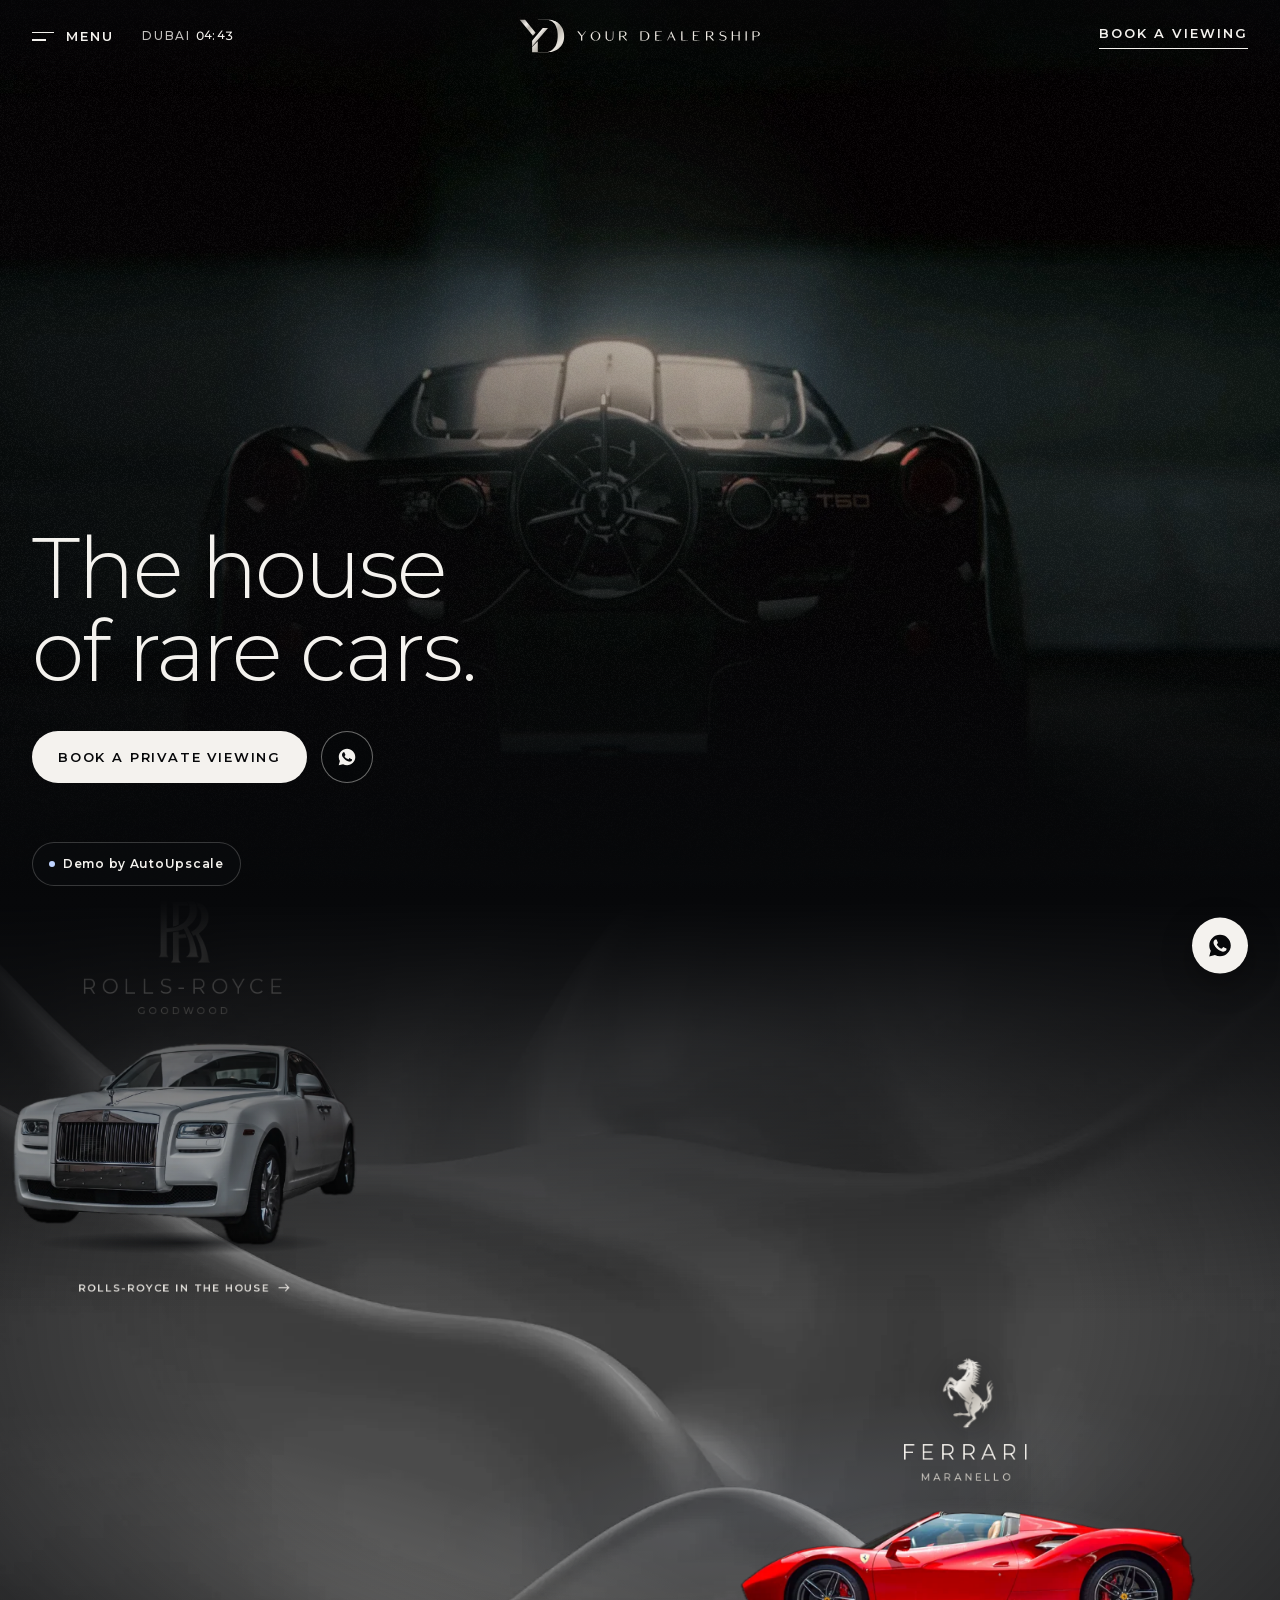
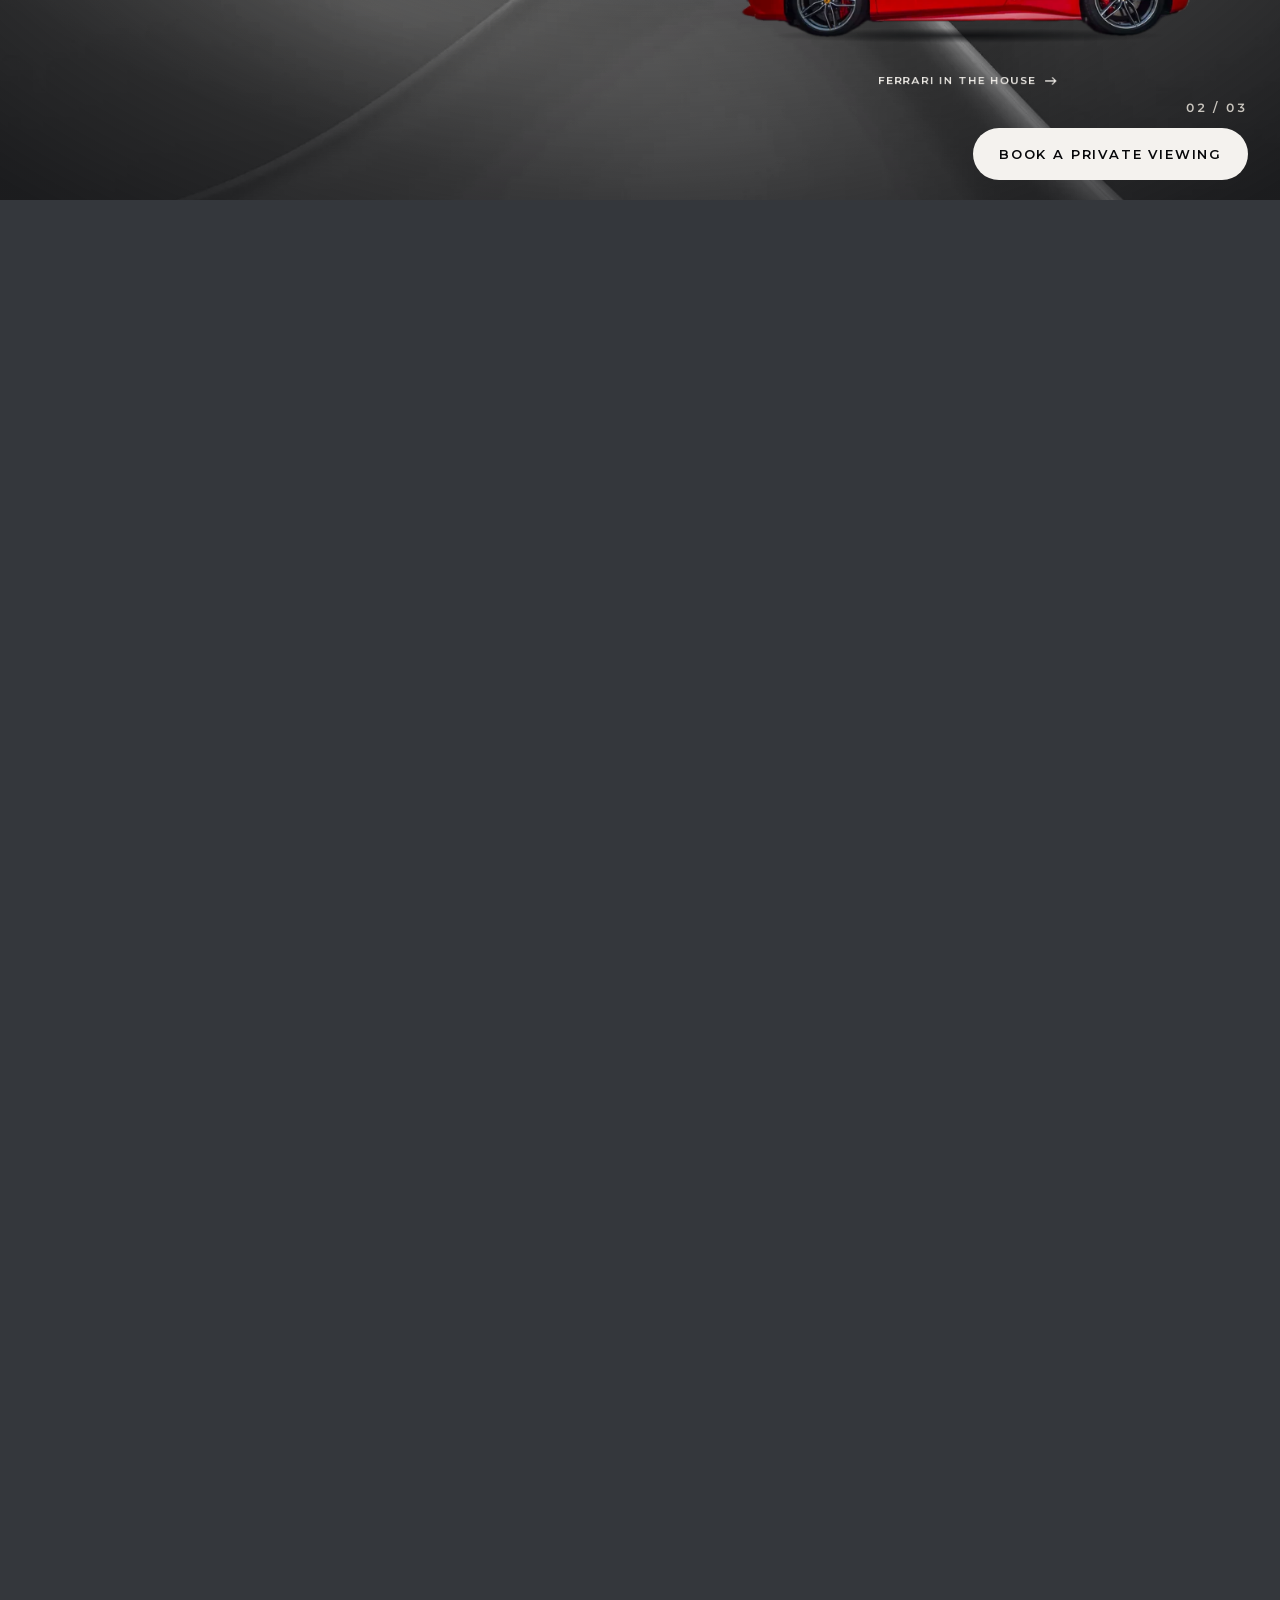
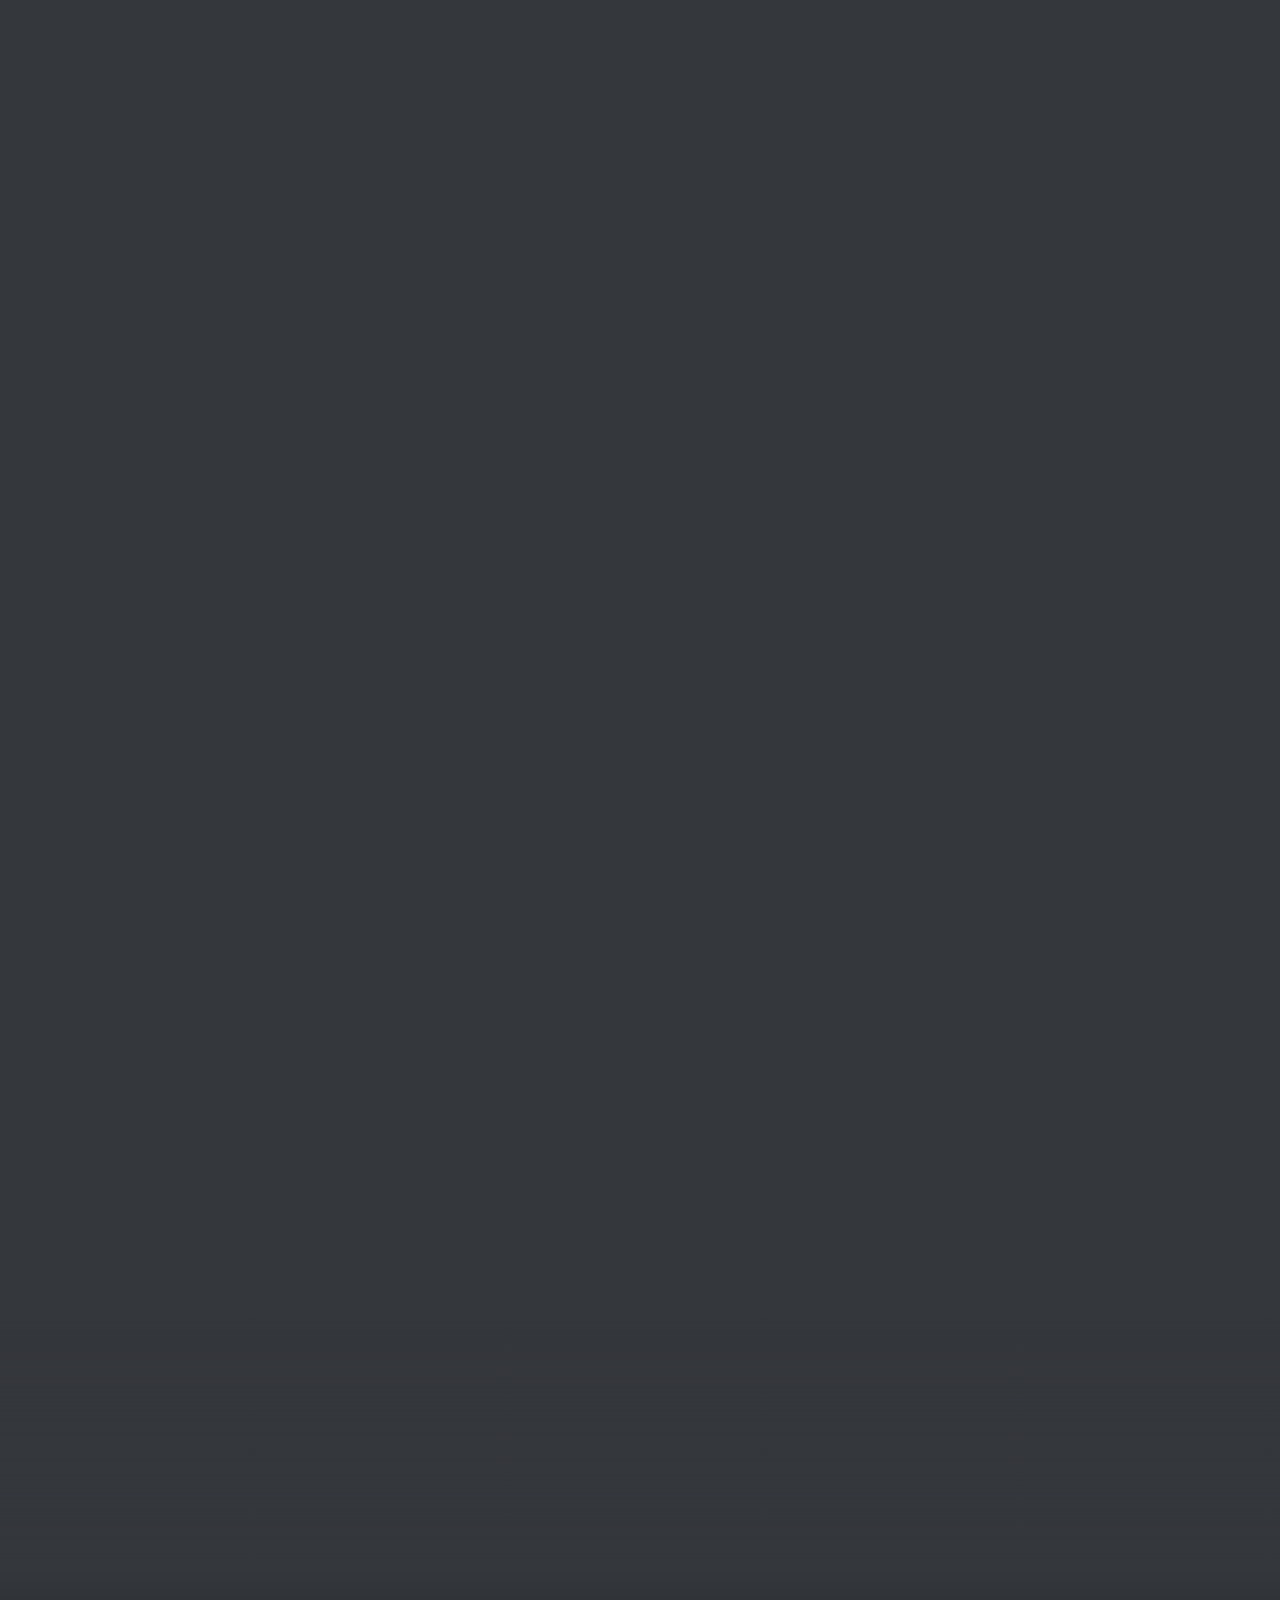
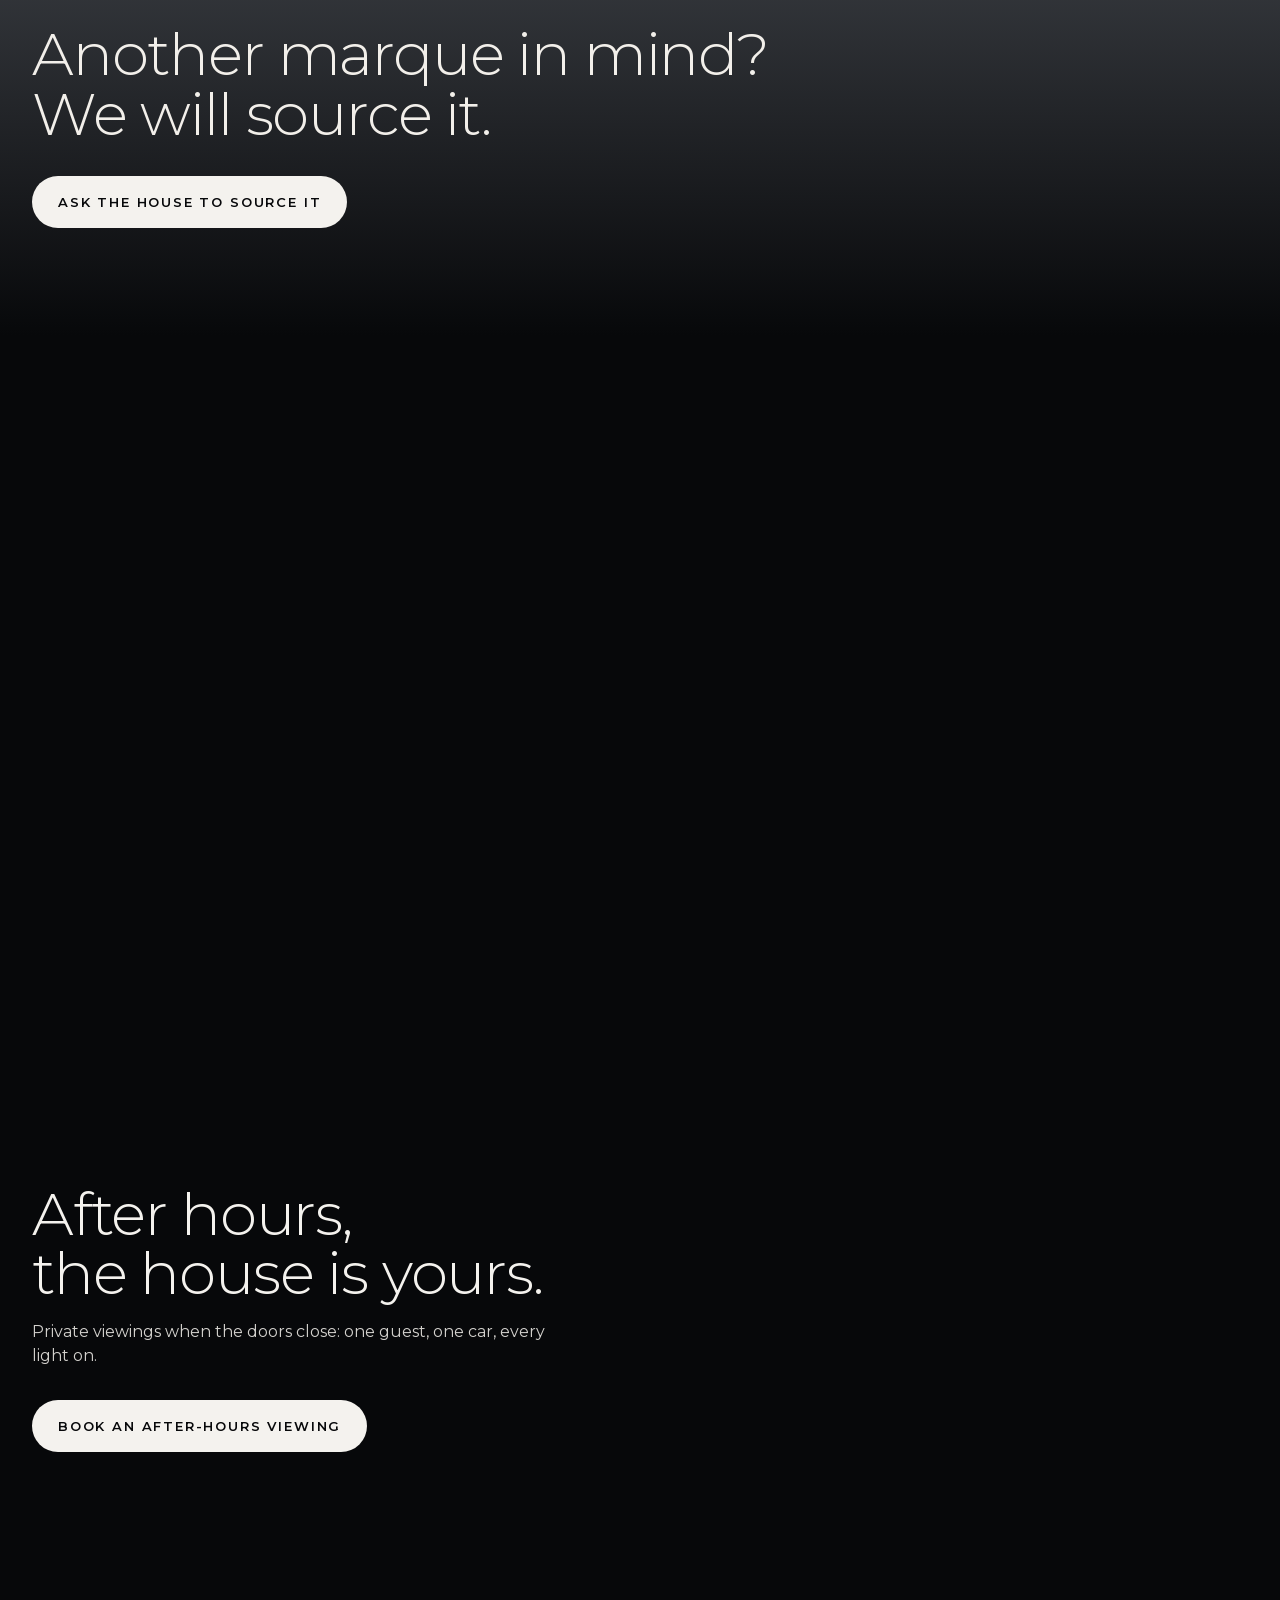
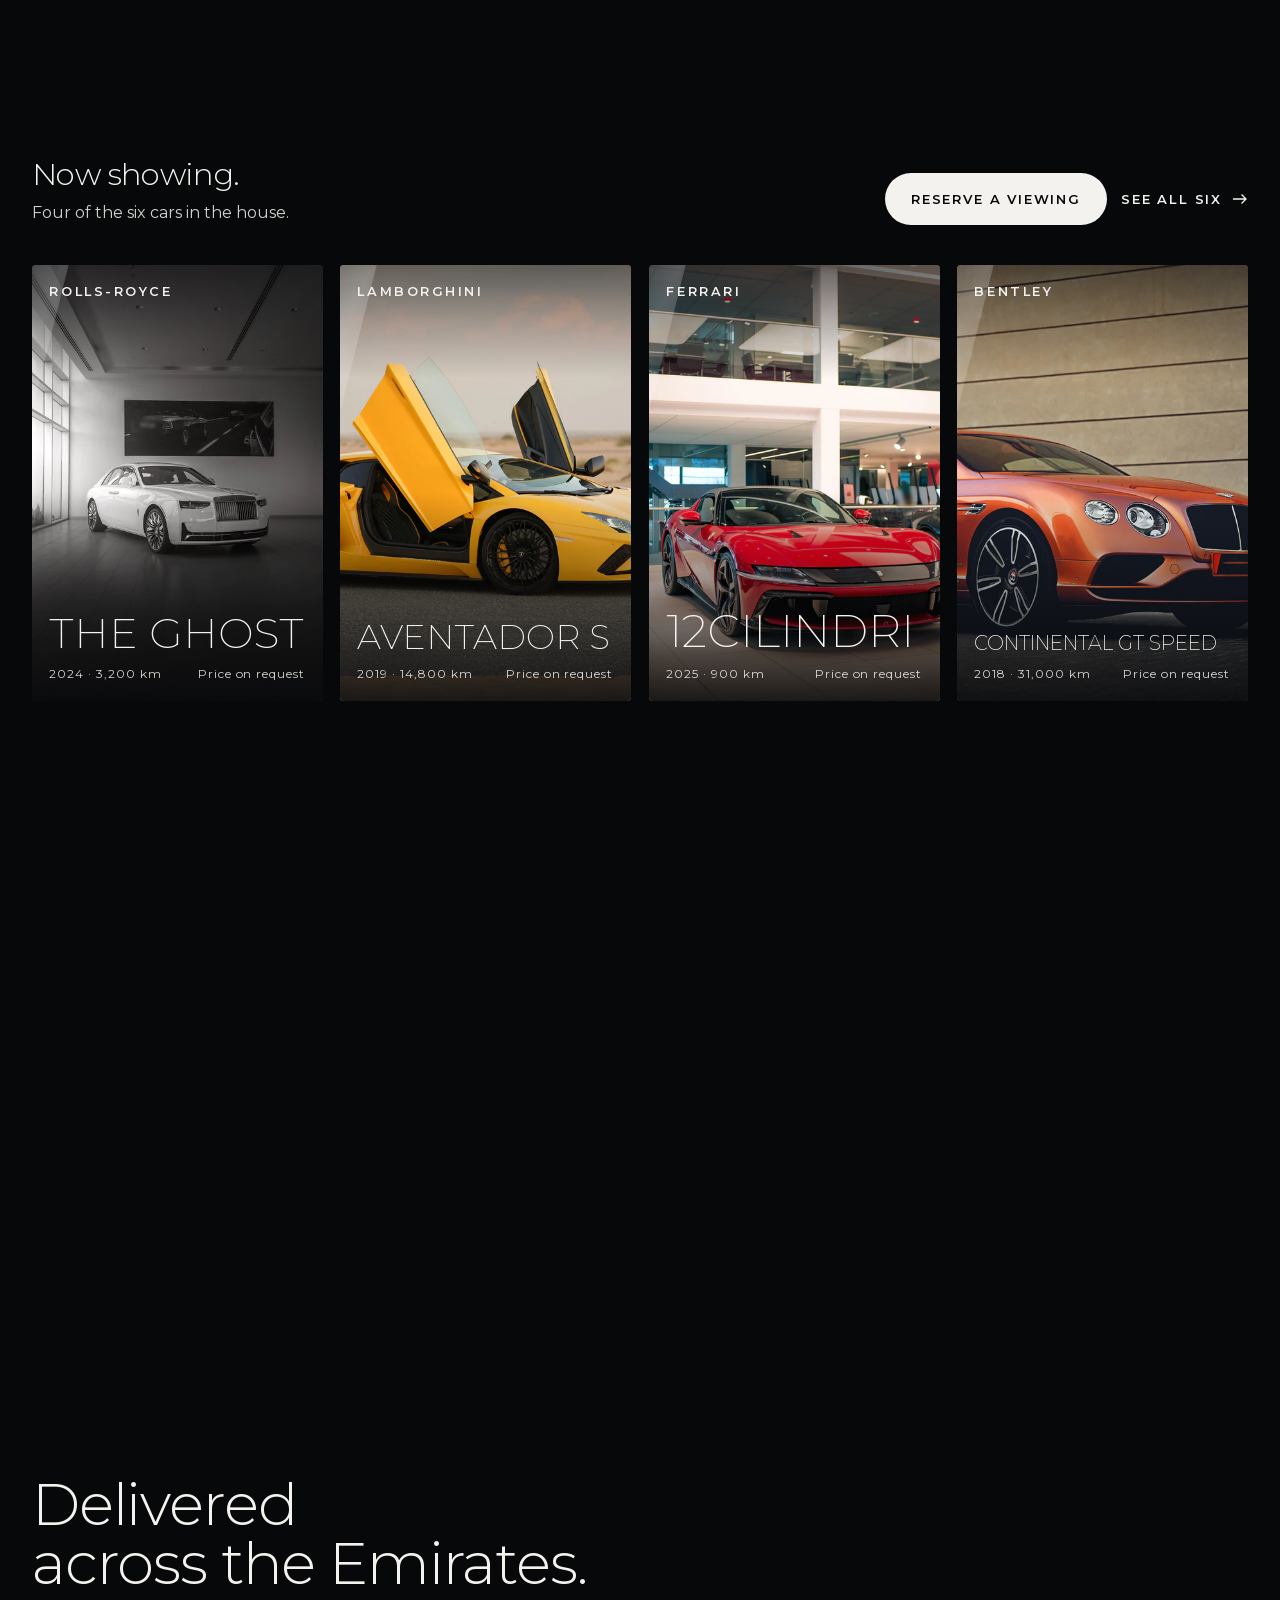
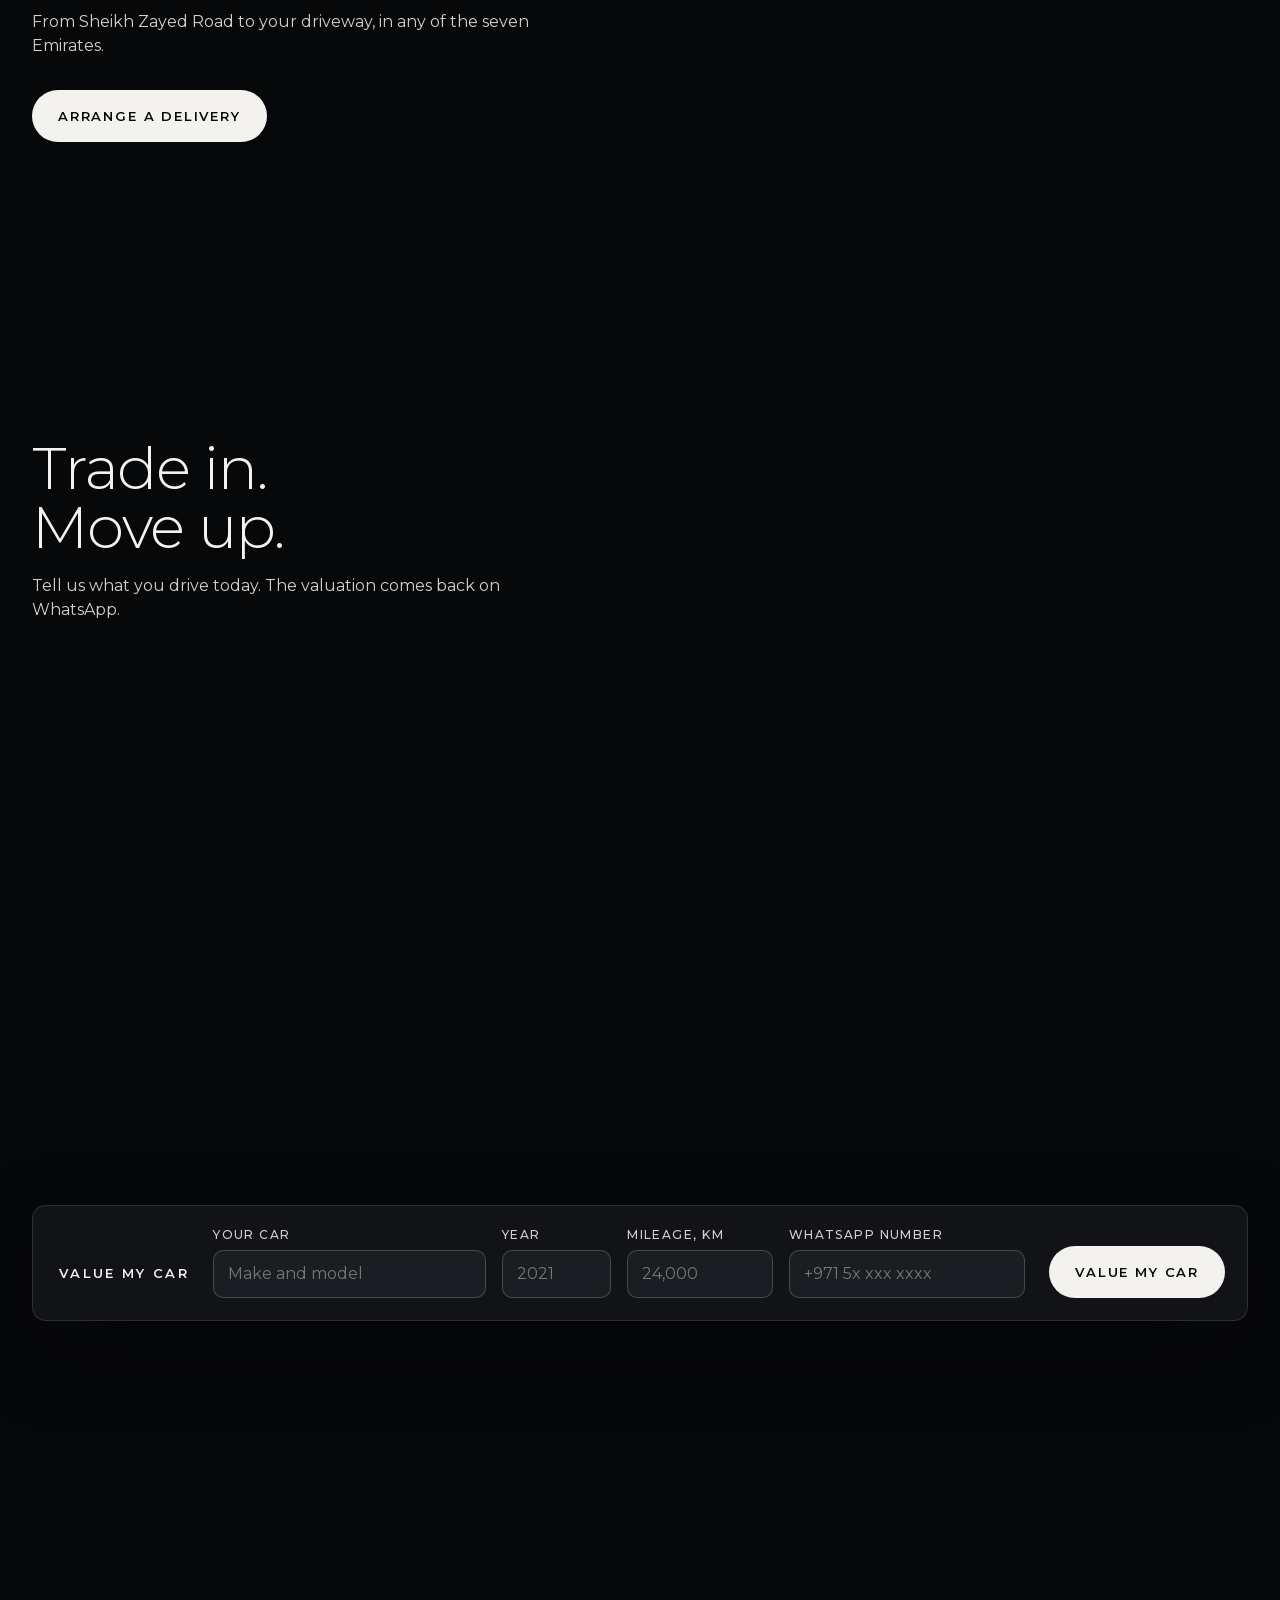
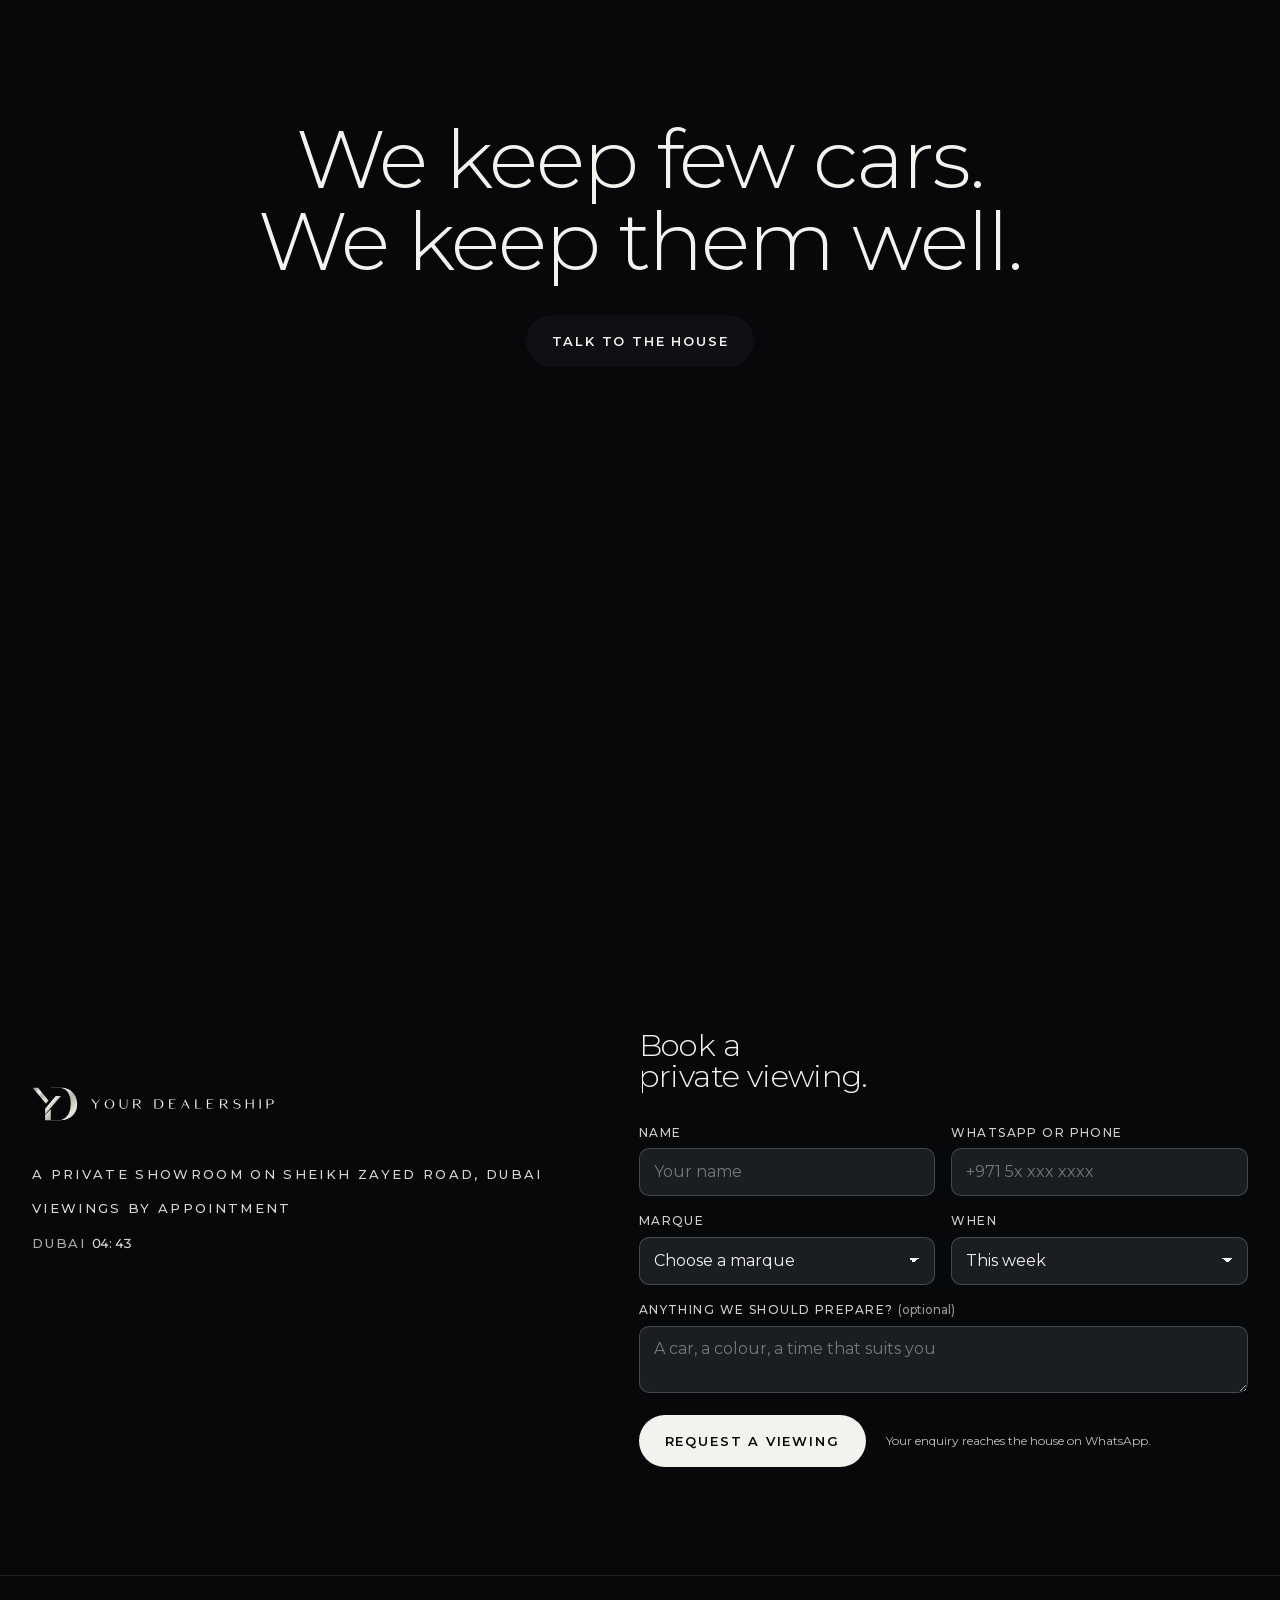
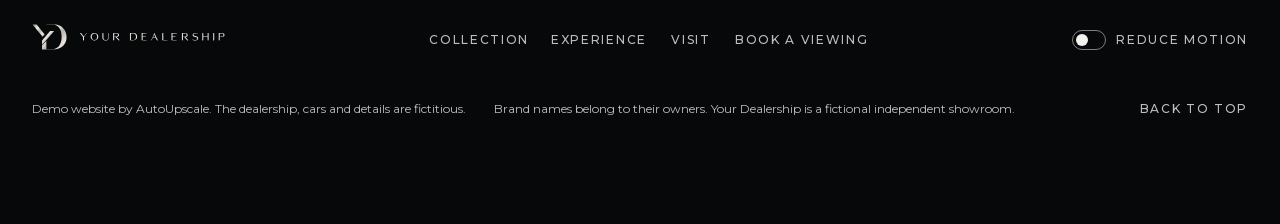
==== demo/site/index.html @ 6768ced9 "Demo pública" ====
<!doctype html>
<html lang="en" class="no-js" data-page="home">
<head>
<meta charset="utf-8">
<meta name="viewport" content="width=device-width, initial-scale=1, viewport-fit=cover">
<title>Your Dealership · Rare cars on Sheikh Zayed Road, Dubai</title>
<meta name="description" content="Your Dealership is a private showroom of rare cars on Sheikh Zayed Road, Dubai: Rolls-Royce, Bentley, Ferrari, Lamborghini, McLaren and Mercedes-Benz, by appointment.">
<meta name="robots" content="noindex, nofollow">
<meta name="theme-color" content="#07080A">
<meta property="og:type" content="website">
<meta property="og:site_name" content="Your Dealership">
<meta property="og:title" content="Your Dealership · Rare cars on Sheikh Zayed Road, Dubai">
<meta property="og:description" content="Your Dealership is a private showroom of rare cars on Sheikh Zayed Road, Dubai: Rolls-Royce, Bentley, Ferrari, Lamborghini, McLaren and Mercedes-Benz, by appointment.">
<meta property="og:image" content="media/og/home.jpg">
<meta property="og:image:width" content="1200"><meta property="og:image:height" content="630">
<meta name="twitter:card" content="summary_large_image">
<link rel="icon" href="favicon.ico" sizes="48x48">
<link rel="icon" href="icons/icon.svg" type="image/svg+xml">
<link rel="apple-touch-icon" href="icons/icon-192.png">
<link rel="preload" as="font" type="font/woff2" crossorigin href="assets/fonts/montserrat-latin.woff2">
<script>window.__yd0=performance.now();!function(d,h){h.className=h.className.replace('no-js','js');var q=location.search,m=0;try{m=localStorage.getItem('yd-calma')==='1'}catch(e){}if(m)h.classList.add('sem-movimento');if(/[?&]embed=1/.test(q))h.classList.add('embed');if(/[?&]showreel=1/.test(q))h.classList.add('showreel');try{if(sessionStorage.getItem('yd-corte')==='1'){h.classList.add('chega');sessionStorage.removeItem('yd-corte')}}catch(e){}if('scrollRestoration' in history)history.scrollRestoration='manual';if(!m&&!location.hash)h.classList.add('abre');else h.classList.add('aberto');}(document,document.documentElement)</script>
<link rel="stylesheet" href="assets/site.css?v=9e57c932">
<script type="application/json" id="cfg">{"root":"","crm":"../crm/?tour=1","au":"https://autoupscale.pt/#contact","home":true,"streak":"media/img/streak.png","burn":"media/img/glow.png"}</script>
<script type="application/json" id="scenes">{"house":{"k":"video","veil":0.12,"grad":"hero","cedo":true,"L":[[2560,"media/video/batida-1440.mp4"],[1920,"media/video/batida-1080.mp4"],[1280,"media/video/batida-720.mp4"]],"P":[[1440,"media/video/batida-v-1080.mp4"],[1080,"media/video/batida-v-1080.mp4"],[720,"media/video/batida-v-720.mp4"]],"posterL":[[2560,"media/img/batida-poster-1440.webp"],[1920,"media/img/batida-poster-1080.webp"],[1280,"media/img/batida-poster-720.webp"]],"posterP":[[1440,"media/img/batida-poster-v-1080.webp"],[1080,"media/img/batida-poster-v-1080.webp"],[720,"media/img/batida-poster-v-720.webp"]]},"black":{"k":"black","veil":0},"lantern":{"k":"lantern","L":[[2700,"media/img/lantern-2700.webp"],[2560,"media/img/lantern-2560.webp"],[1920,"media/img/lantern-1920.webp"],[1280,"media/img/lantern-1280.webp"]],"P":[[1012,"media/img/lantern-p-1012.webp"],[720,"media/img/lantern-p-720.webp"]],"veil":0.12,"tone":"dark","pos":"50% 50%","posP":"50% 50%","grad":"","lamp":"media/img/lamp.png"},"backdrop":{"k":"img","L":[[3840,"media/img/backdrop-3840.webp"],[2560,"media/img/backdrop-2560.webp"],[1920,"media/img/backdrop-1920.webp"],[1280,"media/img/backdrop-1280.webp"]],"P":[[1440,"media/img/backdrop-p-1440.webp"],[1080,"media/img/backdrop-p-1080.webp"],[720,"media/img/backdrop-p-720.webp"]],"veil":0.62,"tone":"dark","pos":"50% 40%","posP":"50% 50%","grad":""},"drive":{"k":"video","veil":0.4,"grad":"baixo","L":[[3840,"media/video/drive-2160.mp4"],[2560,"media/video/drive-1440.mp4"],[1920,"media/video/drive-1080.mp4"],[1280,"media/video/drive-720.mp4"]],"P":[[1440,"media/video/city-v-1080.mp4"],[1080,"media/video/city-v-1080.mp4"],[720,"media/video/city-v-720.mp4"]],"posterL":[[3840,"media/img/drive-poster-2160.webp"],[2560,"media/img/drive-poster-1440.webp"],[1920,"media/img/drive-poster-1080.webp"],[1280,"media/img/drive-poster-720.webp"]],"posterP":[[1440,"media/img/city-poster-v-1080.webp"],[1080,"media/img/city-poster-v-1080.webp"],[720,"media/img/city-poster-v-720.webp"]]},"deserto":{"k":"video","veil":0.3,"grad":"baixo","L":[[3840,"media/video/deserto-2160.mp4"],[2560,"media/video/deserto-1440.mp4"],[1920,"media/video/deserto-1080.mp4"],[1280,"media/video/deserto-720.mp4"]],"P":[[1440,"media/video/deserto-v-1080.mp4"],[1080,"media/video/deserto-v-1080.mp4"],[720,"media/video/deserto-v-720.mp4"]],"posterL":[[3840,"media/img/deserto-poster-2160.webp"],[2560,"media/img/deserto-poster-1440.webp"],[1920,"media/img/deserto-poster-1080.webp"],[1280,"media/img/deserto-poster-720.webp"]],"posterP":[[1440,"media/img/deserto-poster-v-1080.webp"],[1080,"media/img/deserto-poster-v-1080.webp"],[720,"media/img/deserto-poster-v-720.webp"]]},"light":{"k":"light","veil":0,"tone":"light","glow":"media/img/glow.png"},"credits":{"k":"img","L":[[3840,"media/img/credits-3840.webp"],[2560,"media/img/credits-2560.webp"],[1920,"media/img/credits-1920.webp"],[1280,"media/img/credits-1280.webp"]],"P":[[1440,"media/img/credits-p-p-1440.webp"],[1080,"media/img/credits-p-p-1080.webp"],[720,"media/img/credits-p-p-720.webp"]],"veil":0.62,"tone":"dark","pos":"50% 50%","posP":"50% 50%","grad":""}}</script>
<script type="application/ld+json">{"@context":"https://schema.org","@type":"WebSite","name":"Your Dealership","alternateName":"yourdealership.ae"}</script>
<script src="assets/site.js?v=9e57c932" defer></script>
</head>
<body id="top">
<a class="salta" href="#main">Skip to content</a>
<div class="yd-abertura" aria-hidden="true"><i class="yd-veu"></i><div class="yd-pilha"><span class="yd-halo"></span><svg class="yd-a-mono" viewBox="352 342 320 237" aria-hidden="true"><defs><linearGradient id="yd-ma" x1="0" y1="0" x2="1" y2="1"><stop offset="0" stop-color="#8E8A84"/><stop offset=".35" stop-color="#F2EFEA"/><stop offset=".55" stop-color="#B9B4AC"/><stop offset=".8" stop-color="#E9E5DE"/><stop offset="1" stop-color="#9C978F"/></linearGradient><linearGradient id="yd-brilho-g" x1="0" x2="1"><stop offset="0" stop-color="#fff" stop-opacity="0"/><stop offset=".5" stop-color="#fff" stop-opacity="1"/><stop offset="1" stop-color="#fff" stop-opacity="0"/></linearGradient><mask id="yd-mD" maskUnits="userSpaceOnUse" x="352" y="342" width="320" height="237"><path class="yd-esqueleto" d="M436 352 H555 A110 108 0 0 1 555 568 H462 V494" fill="none" stroke="#fff" stroke-width="64" pathLength="1"/></mask><clipPath id="yd-clip"><path d="M357 346.6 L394.5 346.6 L467.6 437.2 L449 458.2 Z"/><path d="M517.5 405.6 L554.2 405.6 L443.5 533.4 L443.5 496.2 L447.6 488.6 Z"/><path d="M483 346.6 L568 346.6 L581.5 348.5 C582.3 348.8 584.1 349.7 586.3 350.5 C588.6 351.3 592.2 352.5 595.0 353.5 C597.8 354.5 600.7 355.3 603.3 356.5 C606.0 357.7 608.4 359.0 611.0 360.5 C613.6 362.0 616.4 363.7 619.0 365.5 C621.6 367.3 624.1 369.3 626.7 371.5 C629.2 373.7 631.9 376.0 634.3 378.5 C636.8 381.0 639.1 383.7 641.3 386.5 C643.6 389.3 645.9 392.3 648.0 395.5 C650.1 398.7 651.9 402.0 653.7 405.5 C655.4 409.0 657.2 412.7 658.7 416.5 C660.1 420.3 661.3 424.5 662.3 428.5 C663.4 432.5 664.3 436.5 665.0 440.5 C665.7 444.5 666.1 448.5 666.3 452.5 C666.6 456.5 666.7 460.5 666.7 464.5 C666.6 468.5 666.4 472.5 666.0 476.5 C665.6 480.5 665.1 484.7 664.3 488.5 C663.6 492.3 662.8 495.8 661.7 499.5 C660.5 503.2 658.9 507.0 657.3 510.5 C655.7 514.0 653.9 517.3 652.0 520.5 C650.1 523.7 648.1 526.7 646.0 529.5 C643.9 532.3 641.6 535.0 639.3 537.5 C637.1 540.0 634.8 542.3 632.3 544.5 C629.9 546.7 627.2 548.7 624.7 550.5 C622.2 552.3 619.9 554.0 617.3 555.5 C614.8 557.0 612.0 558.2 609.3 559.5 C606.7 560.8 604.2 562.3 601.3 563.5 C598.5 564.7 595.4 565.5 592.3 566.5 C589.3 567.5 586.1 568.7 583.0 569.5 C579.9 570.3 577.2 571.0 574.0 571.5 C570.8 572.0 566.2 572.2 563.7 572.5 C561.2 572.8 559.8 573.3 559.0 573.5 L548 574.0 L443.5 574.0 L443.5 537.8 L483 497 L483 571.3 L556.5 571.3 L556.5 570.5 C557.1 570.2 558.2 569.2 560.0 568.5 C561.8 567.8 564.8 567.3 567.0 566.5 C569.2 565.7 571.2 564.7 573.3 563.5 C575.4 562.3 577.5 561.0 579.7 559.5 C581.8 558.0 584.2 556.3 586.3 554.5 C588.5 552.7 590.6 550.7 592.7 548.5 C594.7 546.3 596.8 544.0 598.7 541.5 C600.6 539.0 602.3 536.3 604.0 533.5 C605.7 530.7 607.2 527.7 608.7 524.5 C610.2 521.3 611.7 518.0 613.0 514.5 C614.3 511.0 615.3 507.3 616.3 503.5 C617.3 499.7 618.3 495.7 619.0 491.5 C619.7 487.3 620.2 482.8 620.7 478.5 C621.1 474.2 621.5 469.8 621.7 465.5 C621.8 461.2 621.8 456.8 621.7 452.5 C621.6 448.2 621.4 443.7 621.0 439.5 C620.6 435.3 620.0 431.5 619.3 427.5 C618.7 423.5 617.9 419.3 617.0 415.5 C616.1 411.7 614.8 408.0 613.7 404.5 C612.5 401.0 611.3 397.7 610.0 394.5 C608.7 391.3 607.2 388.3 605.7 385.5 C604.1 382.7 602.4 380.0 600.7 377.5 C598.9 375.0 596.9 372.7 595.0 370.5 C593.1 368.3 591.1 366.3 589.0 364.5 C586.9 362.7 584.8 361.0 582.7 359.5 C580.5 358.0 578.3 356.7 576.0 355.5 C573.7 354.3 571.1 353.3 568.7 352.5 C566.3 351.7 563.4 351.0 561.7 350.5 C559.9 350.0 558.6 349.7 558.0 349.5 L484.2 348.3 Z"/></clipPath></defs><g class="yd-p yd-p-esq" fill="url(#yd-ma)"><path class="yd-y-esq" d="M357 346.6 L394.5 346.6 L467.6 437.2 L449 458.2 Z"/></g><g class="yd-p yd-p-dir" fill="url(#yd-ma)"><path class="yd-y-dir" d="M517.5 405.6 L554.2 405.6 L443.5 533.4 L443.5 496.2 L447.6 488.6 Z"/></g><g class="yd-p yd-p-d" mask="url(#yd-mD)" fill="url(#yd-ma)"><path class="yd-d" d="M483 346.6 L568 346.6 L581.5 348.5 C582.3 348.8 584.1 349.7 586.3 350.5 C588.6 351.3 592.2 352.5 595.0 353.5 C597.8 354.5 600.7 355.3 603.3 356.5 C606.0 357.7 608.4 359.0 611.0 360.5 C613.6 362.0 616.4 363.7 619.0 365.5 C621.6 367.3 624.1 369.3 626.7 371.5 C629.2 373.7 631.9 376.0 634.3 378.5 C636.8 381.0 639.1 383.7 641.3 386.5 C643.6 389.3 645.9 392.3 648.0 395.5 C650.1 398.7 651.9 402.0 653.7 405.5 C655.4 409.0 657.2 412.7 658.7 416.5 C660.1 420.3 661.3 424.5 662.3 428.5 C663.4 432.5 664.3 436.5 665.0 440.5 C665.7 444.5 666.1 448.5 666.3 452.5 C666.6 456.5 666.7 460.5 666.7 464.5 C666.6 468.5 666.4 472.5 666.0 476.5 C665.6 480.5 665.1 484.7 664.3 488.5 C663.6 492.3 662.8 495.8 661.7 499.5 C660.5 503.2 658.9 507.0 657.3 510.5 C655.7 514.0 653.9 517.3 652.0 520.5 C650.1 523.7 648.1 526.7 646.0 529.5 C643.9 532.3 641.6 535.0 639.3 537.5 C637.1 540.0 634.8 542.3 632.3 544.5 C629.9 546.7 627.2 548.7 624.7 550.5 C622.2 552.3 619.9 554.0 617.3 555.5 C614.8 557.0 612.0 558.2 609.3 559.5 C606.7 560.8 604.2 562.3 601.3 563.5 C598.5 564.7 595.4 565.5 592.3 566.5 C589.3 567.5 586.1 568.7 583.0 569.5 C579.9 570.3 577.2 571.0 574.0 571.5 C570.8 572.0 566.2 572.2 563.7 572.5 C561.2 572.8 559.8 573.3 559.0 573.5 L548 574.0 L443.5 574.0 L443.5 537.8 L483 497 L483 571.3 L556.5 571.3 L556.5 570.5 C557.1 570.2 558.2 569.2 560.0 568.5 C561.8 567.8 564.8 567.3 567.0 566.5 C569.2 565.7 571.2 564.7 573.3 563.5 C575.4 562.3 577.5 561.0 579.7 559.5 C581.8 558.0 584.2 556.3 586.3 554.5 C588.5 552.7 590.6 550.7 592.7 548.5 C594.7 546.3 596.8 544.0 598.7 541.5 C600.6 539.0 602.3 536.3 604.0 533.5 C605.7 530.7 607.2 527.7 608.7 524.5 C610.2 521.3 611.7 518.0 613.0 514.5 C614.3 511.0 615.3 507.3 616.3 503.5 C617.3 499.7 618.3 495.7 619.0 491.5 C619.7 487.3 620.2 482.8 620.7 478.5 C621.1 474.2 621.5 469.8 621.7 465.5 C621.8 461.2 621.8 456.8 621.7 452.5 C621.6 448.2 621.4 443.7 621.0 439.5 C620.6 435.3 620.0 431.5 619.3 427.5 C618.7 423.5 617.9 419.3 617.0 415.5 C616.1 411.7 614.8 408.0 613.7 404.5 C612.5 401.0 611.3 397.7 610.0 394.5 C608.7 391.3 607.2 388.3 605.7 385.5 C604.1 382.7 602.4 380.0 600.7 377.5 C598.9 375.0 596.9 372.7 595.0 370.5 C593.1 368.3 591.1 366.3 589.0 364.5 C586.9 362.7 584.8 361.0 582.7 359.5 C580.5 358.0 578.3 356.7 576.0 355.5 C573.7 354.3 571.1 353.3 568.7 352.5 C566.3 351.7 563.4 351.0 561.7 350.5 C559.9 350.0 558.6 349.7 558.0 349.5 L484.2 348.3 Z"/></g><g clip-path="url(#yd-clip)"><rect class="yd-brilho" x="300" y="300" width="110" height="330" fill="url(#yd-brilho-g)"/></g></svg>
<svg class="yd-a-nome" viewBox="145 622 740 48" aria-hidden="true"><g class="yd-nome" fill="#EEEAE3"><g class="yd-letra" style="--n:0"><path transform="translate(142 619) scale(.25) translate(0.000000,216.000000) scale(0.100000,-0.100000)" d="M341 1826 c-7 -8 -4 -21 7 -38 34 -50 161 -216 298 -388 77 -96 170
-216 206 -267 l66 -92 7 -286 c4 -157 5 -304 1 -327 -11 -69 9 -88 95 -88 119
0 109 -31 109 358 0 322 1 339 21 371 28 46 204 282 314 421 99 124 200 257
227 298 23 35 7 56 -36 48 -41 -8 -49 -17 -183 -193 -186 -245 -374 -478 -387
-481 -12 -3 -79 69 -115 122 -8 12 -40 53 -71 91 -31 39 -94 120 -140 180
-112 148 -208 262 -228 271 -30 12 -181 12 -191 0z"/></g><g class="yd-letra" style="--n:1"><path transform="translate(142 619) scale(.25) translate(0.000000,216.000000) scale(0.100000,-0.100000)" d="M3090 1819 c-284 -64 -473 -228 -582 -507 -29 -73 -31 -84 -31 -222
0 -150 10 -199 67 -332 69 -162 248 -315 446 -380 90 -30 104 -32 250 -32 170
-1 214 8 340 66 302 141 470 440 431 765 -40 325 -271 567 -613 643 -108 25
-197 24 -308 -1z m251 -68 c77 -13 184 -66 243 -120 268 -249 282 -786 29
-1061 -150 -163 -413 -200 -626 -87 -212 112 -348 495 -277 780 90 359 322
538 631 488z"/></g><g class="yd-letra" style="--n:2"><path transform="translate(142 619) scale(.25) translate(0.000000,216.000000) scale(0.100000,-0.100000)" d="M4870 1821 c-14 -28 -14 -963 1 -1050 19 -106 62 -186 145 -268 41
-40 79 -73 86 -73 6 0 19 -6 27 -14 22 -19 150 -61 243 -80 102 -21 180 -20
286 3 247 56 392 189 436 405 24 116 24 1056 0 1080 -19 19 -60 21 -71 4 -4
-7 -10 -249 -13 -538 -7 -590 -5 -578 -83 -691 -84 -123 -230 -189 -417 -189
-189 0 -335 80 -396 218 -49 111 -54 175 -54 701 0 365 -3 490 -12 499 -7 7
-43 12 -90 12 -66 0 -79 -3 -88 -19z"/></g><g class="yd-letra" style="--n:3"><path transform="translate(142 619) scale(.25) translate(0.000000,216.000000) scale(0.100000,-0.100000)" d="M7041 1827 c-19 -19 -15 -1461 4 -1477 16 -14 167 -11 182 3 4 5 10
156 13 335 l5 327 131 3 c155 3 123 22 300 -178 70 -80 149 -167 175 -195 26
-27 63 -68 81 -91 74 -92 162 -190 180 -200 11 -6 58 -10 105 -9 136 2 136 2
-64 216 -248 268 -393 432 -393 446 0 14 19 19 96 27 122 12 267 117 320 233
24 51 27 70 27 163 0 129 -19 177 -103 261 -124 125 -195 140 -685 144 -255 2
-366 0 -374 -8z m779 -108 c116 -55 170 -146 170 -289 0 -162 -75 -269 -220
-315 -64 -20 -504 -35 -522 -17 -7 7 -13 433 -8 645 0 5 118 7 263 5 258 -3
263 -3 317 -29z"/></g><g class="yd-letra" style="--n:4"><path transform="translate(142 619) scale(.25) translate(0.000000,216.000000) scale(0.100000,-0.100000)" d="M10438 1829 c-17 -13 -18 -61 -18 -738 0 -530 3 -727 11 -737 17 -21
677 -20 808 1 204 33 354 115 467 255 131 163 178 365 144 630 -37 286 -274
520 -584 575 -128 23 -803 34 -828 14z m790 -103 c260 -78 406 -309 406 -641
0 -183 -34 -302 -125 -435 -81 -121 -177 -180 -342 -214 -88 -19 -531 -23
-542 -6 -4 7 -8 900 -5 1313 0 4 118 7 263 7 251 0 267 -1 345 -24z"/></g><g class="yd-letra" style="--n:5"><path transform="translate(142 619) scale(.25) translate(0.000000,216.000000) scale(0.100000,-0.100000)" d="M12792 1828 c-9 -9 -12 -184 -12 -734 0 -644 2 -724 16 -738 24 -24
1034 -24 1058 0 9 8 16 19 16 24 0 5 -7 16 -16 24 -13 14 -67 16 -434 16 -257
0 -421 4 -425 10 -3 5 -6 152 -6 326 -1 257 1 318 12 325 8 5 144 9 303 8 316
0 326 1 312 55 -6 26 -6 26 -310 26 -256 0 -305 2 -316 15 -15 18 -12 532 3
553 7 9 106 12 433 12 413 0 424 0 434 20 13 24 -1 56 -27 63 -46 11 -1029 7
-1041 -5z"/></g><g class="yd-letra" style="--n:6"><path transform="translate(142 619) scale(.25) translate(0.000000,216.000000) scale(0.100000,-0.100000)" d="M15353 1812 c-7 -4 -19 -26 -28 -47 -9 -22 -22 -53 -30 -70 -13 -27
-109 -249 -224 -516 -22 -53 -41 -99 -41 -102 0 -4 -15 -39 -34 -79 -165 -356
-169 -366 -223 -498 -19 -47 -39 -89 -44 -95 -27 -27 5 -71 44 -61 19 4 37 33
84 133 74 157 153 337 153 351 0 6 7 18 16 26 13 14 54 16 298 16 261 0 284
-1 299 -18 10 -10 17 -21 17 -24 0 -4 25 -58 55 -122 30 -63 55 -118 55 -121
0 -3 12 -32 26 -63 15 -31 37 -81 51 -110 29 -64 50 -74 147 -70 65 3 71 5 74
26 2 12 -5 37 -16 55 -11 17 -23 43 -27 57 -8 27 -43 103 -132 290 -31 63 -69
144 -85 180 -43 95 -51 112 -118 255 -112 235 -153 323 -239 506 -11 25 -21
53 -21 61 0 17 -25 48 -38 48 -4 0 -12 -4 -19 -8z m-12 -349 c12 -27 49 -106
84 -178 77 -156 127 -273 129 -300 1 -19 -6 -20 -228 -23 -134 -1 -234 2 -239
7 -6 6 31 100 97 248 58 132 106 248 106 259 0 51 27 44 51 -13z"/></g><g class="yd-letra" style="--n:7"><path transform="translate(142 619) scale(.25) translate(0.000000,216.000000) scale(0.100000,-0.100000)" d="M16964 1828 c-4 -7 -10 -337 -12 -734 -3 -634 -1 -723 12 -736 24
-24 1026 -26 1050 -3 18 19 19 24 6 45 -8 13 -71 16 -432 20 l-423 5 -3 689
c-2 624 -4 691 -19 708 -20 22 -166 27 -179 6z"/></g><g class="yd-letra" style="--n:8"><path transform="translate(142 619) scale(.25) translate(0.000000,216.000000) scale(0.100000,-0.100000)" d="M18830 1821 c-15 -30 -14 -1453 2 -1469 14 -14 1024 -17 1046 -3 8 5
12 21 10 37 -3 29 -3 29 -422 32 -289 1 -423 6 -433 13 -10 9 -13 76 -13 329
0 290 1 318 17 324 9 4 147 6 306 5 312 -1 310 -2 305 51 -3 25 -3 25 -305 30
-194 3 -306 9 -313 16 -7 7 -9 101 -8 285 l3 274 430 5 c237 3 431 7 433 8 11
10 -1 63 -17 72 -13 6 -196 10 -525 10 -489 0 -506 -1 -516 -19z"/></g><g class="yd-letra" style="--n:9"><path transform="translate(142 619) scale(.25) translate(0.000000,216.000000) scale(0.100000,-0.100000)" d="M20932 1828 c-9 -9 -12 -187 -12 -738 0 -551 3 -729 12 -738 14 -14
156 -16 178 -2 13 8 15 57 17 331 1 256 4 324 15 331 13 9 245 3 270 -8 7 -3
25 -20 39 -39 38 -50 125 -151 199 -230 36 -38 104 -113 150 -165 47 -52 114
-126 150 -163 l64 -68 91 3 c90 3 90 3 93 30 2 16 -1 28 -6 28 -6 0 -57 53
-113 118 -57 64 -135 151 -174 192 -114 123 -255 289 -255 300 0 5 15 10 33
10 37 0 115 20 169 44 127 55 217 164 239 291 25 144 -12 268 -106 352 -120
108 -252 133 -710 133 -244 0 -334 -3 -343 -12z m788 -109 c108 -50 153 -135
154 -284 2 -268 -127 -349 -544 -343 l-195 3 -5 315 c-3 173 -3 321 -1 328 3
11 57 13 270 10 262 -3 267 -3 321 -29z"/></g><g class="yd-letra" style="--n:10"><path transform="translate(142 619) scale(.25) translate(0.000000,216.000000) scale(0.100000,-0.100000)" d="M23542 1839 c-226 -27 -391 -138 -441 -295 -26 -84 -26 -104 0 -187
50 -160 213 -266 494 -322 314 -63 425 -146 425 -316 0 -96 -66 -206 -149
-249 -132 -68 -327 -81 -499 -34 -90 24 -207 77 -243 110 -24 22 -54 17 -67
-11 -19 -41 -16 -45 89 -103 300 -166 733 -141 936 55 97 94 118 144 118 283
0 129 -5 142 -83 237 -89 108 -220 167 -532 238 -240 54 -324 118 -322 245 2
106 58 187 165 236 60 28 67 29 222 29 152 0 163 -2 225 -28 92 -39 111 -49
142 -69 35 -24 54 -23 72 4 25 35 20 44 -36 75 -168 92 -331 124 -516 102z"/></g><g class="yd-letra" style="--n:11"><path transform="translate(142 619) scale(.25) translate(0.000000,216.000000) scale(0.100000,-0.100000)" d="M25052 1828 c-9 -9 -12 -187 -12 -740 0 -836 -13 -748 108 -748 46 0
73 5 81 13 7 9 12 126 13 363 l3 349 429 3 c337 2 431 0 438 -10 4 -7 7 -168
7 -357 0 -275 2 -346 13 -352 19 -12 146 -11 169 1 19 10 19 29 19 734 0 638
-2 725 -15 736 -23 19 -164 18 -176 0 -5 -8 -10 -132 -11 -275 -3 -369 -3
-364 -14 -375 -7 -7 -159 -9 -435 -8 l-424 3 -3 325 c-2 291 -4 326 -19 338
-22 16 -155 16 -171 0z"/></g><g class="yd-letra" style="--n:12"><path transform="translate(142 619) scale(.25) translate(0.000000,216.000000) scale(0.100000,-0.100000)" d="M27266 1824 c-14 -14 -16 -95 -16 -739 0 -830 -12 -745 104 -745 105
0 96 -74 96 754 0 548 -3 725 -12 734 -19 19 -153 16 -172 -4z"/></g><g class="yd-letra" style="--n:13"><path transform="translate(142 619) scale(.25) translate(0.000000,216.000000) scale(0.100000,-0.100000)" d="M28376 1825 c-15 -15 -16 -81 -16 -740 0 -706 0 -725 19 -735 24 -12
151 -13 170 -1 12 8 15 67 18 332 2 177 5 325 8 327 2 3 107 4 232 3 355 -2
510 35 616 147 74 80 99 140 105 254 4 92 3 100 -26 162 -62 132 -170 211
-328 242 -134 26 -773 33 -798 9z m776 -113 c108 -53 160 -144 160 -282 0
-163 -66 -264 -207 -315 -61 -22 -523 -32 -530 -11 -7 18 -12 635 -6 641 3 3
120 5 261 3 256 -3 256 -3 322 -36z"/></g></g></svg>
<svg class="yd-a-tag" viewBox="288 701 448 22" aria-hidden="true"><g class="yd-tag" fill="#A29E97"><g class="yd-traco yd-traco-esq" style="--n:0"><path transform="translate(285 698) scale(.25) translate(0.000000,116.000000) scale(0.100000,-0.100000)" d="M590 560 c-211 -5 -235 -7 -238 -22 -2 -11 5 -19 20 -23 13 -3 575
-4 1250 -3 1251 3 1276 4 1242 38 -11 11 -1851 19 -2274 10z"/></g><g class="yd-tag-letra" style="--n:1"><path transform="translate(285 698) scale(.25) translate(0.000000,116.000000) scale(0.100000,-0.100000)" d="M3800 821 c-6 -12 -10 -104 -10 -230 0 -177 2 -212 16 -225 12 -13
40 -16 144 -16 142 0 160 3 160 31 0 29 -43 40 -143 38 -60 -2 -91 1 -96 9 -4
7 -8 96 -9 199 -2 118 -6 191 -13 200 -16 19 -37 16 -49 -6z"/></g><g class="yd-tag-letra" style="--n:2"><path transform="translate(285 698) scale(.25) translate(0.000000,116.000000) scale(0.100000,-0.100000)" d="M4757 833 c-4 -3 -7 -89 -7 -190 l0 -183 48 -49 c99 -102 257 -92
343 22 23 31 24 37 24 211 0 156 -2 180 -17 189 -12 8 -21 7 -32 -2 -13 -11
-16 -38 -16 -154 0 -77 -5 -157 -12 -178 -33 -111 -199 -123 -253 -19 -11 22
-15 65 -15 175 0 82 -5 155 -10 166 -10 19 -40 26 -53 12z"/></g><g class="yd-tag-letra" style="--n:3"><path transform="translate(285 698) scale(.25) translate(0.000000,116.000000) scale(0.100000,-0.100000)" d="M5845 830 c-7 -11 29 -76 45 -82 15 -5 110 -130 110 -144 0 -8 -39
-62 -86 -120 -78 -95 -85 -107 -71 -121 25 -25 51 -7 132 92 42 52 80 95 83
95 7 0 33 -33 90 -113 46 -64 72 -87 97 -87 28 0 44 25 29 45 -5 7 -44 54 -86
104 -43 50 -78 96 -78 103 0 14 46 75 98 129 64 66 75 109 27 109 -24 0 -37
-13 -125 -127 -22 -29 -45 -53 -50 -53 -5 0 -42 41 -82 90 -59 74 -77 90 -99
90 -15 0 -31 -5 -34 -10z"/></g><g class="yd-tag-letra" style="--n:4"><path transform="translate(285 698) scale(.25) translate(0.000000,116.000000) scale(0.100000,-0.100000)" d="M6957 833 c-4 -3 -7 -88 -7 -188 0 -203 4 -215 86 -274 55 -39 183
-38 241 2 83 57 88 71 91 256 4 197 1 213 -36 209 -27 -3 -27 -3 -38 -178 -6
-96 -14 -183 -18 -192 -24 -53 -133 -75 -193 -38 -55 33 -63 62 -63 225 0 82
-5 155 -10 166 -10 19 -40 26 -53 12z"/></g><g class="yd-tag-letra" style="--n:5"><path transform="translate(285 698) scale(.25) translate(0.000000,116.000000) scale(0.100000,-0.100000)" d="M8084 832 c-20 -14 -23 -41 -25 -247 -2 -181 0 -208 15 -223 33 -34
50 -5 56 94 5 89 5 89 51 92 41 3 48 0 65 -25 29 -44 42 -66 58 -98 20 -41 61
-78 82 -73 26 5 29 32 6 65 -53 78 -72 110 -72 122 0 8 20 32 45 55 43 40 45
45 45 97 0 63 -15 89 -71 124 -35 22 -49 25 -141 25 -57 0 -108 -4 -114 -8z
m233 -94 c60 -56 -4 -128 -114 -128 -46 0 -62 4 -67 16 -9 22 -7 129 2 138 16
17 155 -3 179 -26z"/></g><g class="yd-tag-letra" style="--n:6"><path transform="translate(285 698) scale(.25) translate(0.000000,116.000000) scale(0.100000,-0.100000)" d="M9045 830 c-3 -5 7 -28 22 -51 15 -23 33 -49 38 -58 6 -9 24 -36 40
-60 17 -24 38 -55 47 -70 14 -20 18 -47 18 -122 0 -104 8 -123 52 -117 22 3
23 8 28 108 5 105 5 105 64 193 32 49 64 94 71 100 38 39 42 87 6 87 -21 0
-63 -45 -129 -139 -24 -34 -47 -59 -52 -56 -4 2 -36 44 -71 92 -34 49 -68 91
-73 95 -16 11 -54 10 -61 -2z"/></g><g class="yd-tag-letra" style="--n:7"><path transform="translate(285 698) scale(.25) translate(0.000000,116.000000) scale(0.100000,-0.100000)" d="M10995 829 c-67 -35 -112 -86 -135 -153 -25 -75 -25 -85 1 -162 40
-118 111 -168 239 -169 92 0 152 24 165 65 14 43 -37 55 -82 20 -58 -45 -173
-18 -225 54 -28 38 -29 46 -26 116 4 84 25 125 86 160 45 27 124 27 168 -1 43
-26 76 -18 72 18 -8 65 -176 98 -263 52z"/></g><g class="yd-tag-letra" style="--n:8"><path transform="translate(285 698) scale(.25) translate(0.000000,116.000000) scale(0.100000,-0.100000)" d="M12095 832 c-13 -8 -44 -73 -110 -227 -26 -60 -61 -136 -77 -169 -26
-52 -28 -60 -15 -74 24 -23 63 -8 76 30 26 76 38 82 148 79 107 -3 113 -6 148
-78 17 -36 49 -51 70 -33 15 12 -1 69 -32 115 -7 11 -13 25 -13 32 0 7 -18 50
-40 97 -22 46 -40 87 -40 90 0 4 -13 35 -30 70 -32 69 -57 89 -85 68z m48
-157 c5 -17 18 -49 30 -71 29 -59 21 -70 -49 -69 -33 0 -64 4 -71 8 -14 9 -6
45 19 76 10 13 18 32 18 42 0 55 38 65 53 14z"/></g><g class="yd-tag-letra" style="--n:9"><path transform="translate(285 698) scale(.25) translate(0.000000,116.000000) scale(0.100000,-0.100000)" d="M13068 843 c-25 -2 -52 -10 -58 -18 -7 -9 -13 -88 -15 -228 -5 -236
-1 -256 48 -243 31 7 42 49 35 127 -6 59 5 72 59 67 36 -3 40 -7 90 -93 54
-93 89 -123 115 -97 12 12 11 15 -42 110 -10 18 -25 41 -34 51 -21 23 -13 42
24 64 93 56 87 174 -14 236 -35 22 -115 31 -208 24z m165 -85 c27 -11 47 -42
47 -74 0 -8 -14 -28 -31 -43 -27 -25 -37 -28 -97 -27 l-67 1 -7 64 c-10 91 -2
103 70 95 31 -3 70 -10 85 -16z"/></g><g class="yd-tag-letra" style="--n:10"><path transform="translate(285 698) scale(.25) translate(0.000000,116.000000) scale(0.100000,-0.100000)" d="M14110 842 c-42 -20 -73 -49 -91 -83 -18 -36 -18 -41 -4 -77 22 -54
102 -107 193 -127 65 -14 87 -72 43 -115 -26 -27 -36 -30 -89 -30 -46 0 -63 4
-77 20 -22 24 -63 26 -72 3 -9 -23 46 -69 99 -83 139 -38 289 72 237 173 -28
55 -103 103 -187 121 -44 10 -87 61 -76 90 18 46 109 59 174 25 33 -17 43 -19
55 -9 23 19 18 35 -22 66 -31 24 -49 29 -103 31 -36 2 -72 -1 -80 -5z"/></g><g class="yd-traco yd-traco-dir" style="--n:11"><path transform="translate(285 698) scale(.25) translate(0.000000,116.000000) scale(0.100000,-0.100000)" d="M15322 538 c3 -23 3 -23 1249 -26 1083 -2 1248 0 1259 13 6 8 9 19 5
25 -4 7 -400 10 -1261 10 -1255 0 -1255 0 -1252 -22z"/></g></g></svg></div></div>
<div id="stage" aria-hidden="true"><div class="cenas"></div><i class="veu-palco"></i><i class="matte top"></i><i class="matte bottom"></i><div class="strips"><i></i><i></i><i></i><i></i><i></i><i></i></div><i class="grain"></i></div>
<header class="cab" data-cab>
  <div class="cab-esq"><button class="menu-btn" type="button" aria-label="Menu" aria-expanded="false" aria-controls="menu" data-menu-open><span class="menu-ic" aria-hidden="true"><i></i><i></i></span><span class="mask"><span class="menu-t">Menu</span></span></button><span class="hora cab-hora" data-hora><span class="sr" data-hora-txt>Dubai time</span><span class="hora-l" aria-hidden="true">Dubai</span> <span class="dig" aria-hidden="true"><i data-d="0"></i><i data-d="0"></i><b>:</b><i data-d="0"></i><i data-d="0"></i></span></span></div>
  <a class="cab-marca" href="./" aria-label="Your Dealership, home"><span class="marca "><svg class="yd-c-mono" viewBox="352 342 320 237" aria-hidden="true"><defs><linearGradient id="yd-mc" x1="0" y1="0" x2="1" y2="1"><stop offset="0" stop-color="#8E8A84"/><stop offset=".35" stop-color="#F2EFEA"/><stop offset=".55" stop-color="#B9B4AC"/><stop offset=".8" stop-color="#E9E5DE"/><stop offset="1" stop-color="#9C978F"/></linearGradient></defs><g class="yd-mono" fill="url(#yd-mc)"><path class="yd-y-esq" d="M357 346.6 L394.5 346.6 L467.6 437.2 L449 458.2 Z"/><path class="yd-y-dir" d="M517.5 405.6 L554.2 405.6 L443.5 533.4 L443.5 496.2 L447.6 488.6 Z"/><path class="yd-d" d="M483 346.6 L568 346.6 L581.5 348.5 C582.3 348.8 584.1 349.7 586.3 350.5 C588.6 351.3 592.2 352.5 595.0 353.5 C597.8 354.5 600.7 355.3 603.3 356.5 C606.0 357.7 608.4 359.0 611.0 360.5 C613.6 362.0 616.4 363.7 619.0 365.5 C621.6 367.3 624.1 369.3 626.7 371.5 C629.2 373.7 631.9 376.0 634.3 378.5 C636.8 381.0 639.1 383.7 641.3 386.5 C643.6 389.3 645.9 392.3 648.0 395.5 C650.1 398.7 651.9 402.0 653.7 405.5 C655.4 409.0 657.2 412.7 658.7 416.5 C660.1 420.3 661.3 424.5 662.3 428.5 C663.4 432.5 664.3 436.5 665.0 440.5 C665.7 444.5 666.1 448.5 666.3 452.5 C666.6 456.5 666.7 460.5 666.7 464.5 C666.6 468.5 666.4 472.5 666.0 476.5 C665.6 480.5 665.1 484.7 664.3 488.5 C663.6 492.3 662.8 495.8 661.7 499.5 C660.5 503.2 658.9 507.0 657.3 510.5 C655.7 514.0 653.9 517.3 652.0 520.5 C650.1 523.7 648.1 526.7 646.0 529.5 C643.9 532.3 641.6 535.0 639.3 537.5 C637.1 540.0 634.8 542.3 632.3 544.5 C629.9 546.7 627.2 548.7 624.7 550.5 C622.2 552.3 619.9 554.0 617.3 555.5 C614.8 557.0 612.0 558.2 609.3 559.5 C606.7 560.8 604.2 562.3 601.3 563.5 C598.5 564.7 595.4 565.5 592.3 566.5 C589.3 567.5 586.1 568.7 583.0 569.5 C579.9 570.3 577.2 571.0 574.0 571.5 C570.8 572.0 566.2 572.2 563.7 572.5 C561.2 572.8 559.8 573.3 559.0 573.5 L548 574.0 L443.5 574.0 L443.5 537.8 L483 497 L483 571.3 L556.5 571.3 L556.5 570.5 C557.1 570.2 558.2 569.2 560.0 568.5 C561.8 567.8 564.8 567.3 567.0 566.5 C569.2 565.7 571.2 564.7 573.3 563.5 C575.4 562.3 577.5 561.0 579.7 559.5 C581.8 558.0 584.2 556.3 586.3 554.5 C588.5 552.7 590.6 550.7 592.7 548.5 C594.7 546.3 596.8 544.0 598.7 541.5 C600.6 539.0 602.3 536.3 604.0 533.5 C605.7 530.7 607.2 527.7 608.7 524.5 C610.2 521.3 611.7 518.0 613.0 514.5 C614.3 511.0 615.3 507.3 616.3 503.5 C617.3 499.7 618.3 495.7 619.0 491.5 C619.7 487.3 620.2 482.8 620.7 478.5 C621.1 474.2 621.5 469.8 621.7 465.5 C621.8 461.2 621.8 456.8 621.7 452.5 C621.6 448.2 621.4 443.7 621.0 439.5 C620.6 435.3 620.0 431.5 619.3 427.5 C618.7 423.5 617.9 419.3 617.0 415.5 C616.1 411.7 614.8 408.0 613.7 404.5 C612.5 401.0 611.3 397.7 610.0 394.5 C608.7 391.3 607.2 388.3 605.7 385.5 C604.1 382.7 602.4 380.0 600.7 377.5 C598.9 375.0 596.9 372.7 595.0 370.5 C593.1 368.3 591.1 366.3 589.0 364.5 C586.9 362.7 584.8 361.0 582.7 359.5 C580.5 358.0 578.3 356.7 576.0 355.5 C573.7 354.3 571.1 353.3 568.7 352.5 C566.3 351.7 563.4 351.0 561.7 350.5 C559.9 350.0 558.6 349.7 558.0 349.5 L484.2 348.3 Z"/></g></svg><svg class="yd-c-nome" viewBox="145 622 740 48" aria-hidden="true"><g class="yd-nome" fill="#EEEAE3"><path transform="translate(142 619) scale(.25) translate(0.000000,216.000000) scale(0.100000,-0.100000)" d="M341 1826 c-7 -8 -4 -21 7 -38 34 -50 161 -216 298 -388 77 -96 170
-216 206 -267 l66 -92 7 -286 c4 -157 5 -304 1 -327 -11 -69 9 -88 95 -88 119
0 109 -31 109 358 0 322 1 339 21 371 28 46 204 282 314 421 99 124 200 257
227 298 23 35 7 56 -36 48 -41 -8 -49 -17 -183 -193 -186 -245 -374 -478 -387
-481 -12 -3 -79 69 -115 122 -8 12 -40 53 -71 91 -31 39 -94 120 -140 180
-112 148 -208 262 -228 271 -30 12 -181 12 -191 0z"/><path transform="translate(142 619) scale(.25) translate(0.000000,216.000000) scale(0.100000,-0.100000)" d="M3090 1819 c-284 -64 -473 -228 -582 -507 -29 -73 -31 -84 -31 -222
0 -150 10 -199 67 -332 69 -162 248 -315 446 -380 90 -30 104 -32 250 -32 170
-1 214 8 340 66 302 141 470 440 431 765 -40 325 -271 567 -613 643 -108 25
-197 24 -308 -1z m251 -68 c77 -13 184 -66 243 -120 268 -249 282 -786 29
-1061 -150 -163 -413 -200 -626 -87 -212 112 -348 495 -277 780 90 359 322
538 631 488z"/><path transform="translate(142 619) scale(.25) translate(0.000000,216.000000) scale(0.100000,-0.100000)" d="M4870 1821 c-14 -28 -14 -963 1 -1050 19 -106 62 -186 145 -268 41
-40 79 -73 86 -73 6 0 19 -6 27 -14 22 -19 150 -61 243 -80 102 -21 180 -20
286 3 247 56 392 189 436 405 24 116 24 1056 0 1080 -19 19 -60 21 -71 4 -4
-7 -10 -249 -13 -538 -7 -590 -5 -578 -83 -691 -84 -123 -230 -189 -417 -189
-189 0 -335 80 -396 218 -49 111 -54 175 -54 701 0 365 -3 490 -12 499 -7 7
-43 12 -90 12 -66 0 -79 -3 -88 -19z"/><path transform="translate(142 619) scale(.25) translate(0.000000,216.000000) scale(0.100000,-0.100000)" d="M7041 1827 c-19 -19 -15 -1461 4 -1477 16 -14 167 -11 182 3 4 5 10
156 13 335 l5 327 131 3 c155 3 123 22 300 -178 70 -80 149 -167 175 -195 26
-27 63 -68 81 -91 74 -92 162 -190 180 -200 11 -6 58 -10 105 -9 136 2 136 2
-64 216 -248 268 -393 432 -393 446 0 14 19 19 96 27 122 12 267 117 320 233
24 51 27 70 27 163 0 129 -19 177 -103 261 -124 125 -195 140 -685 144 -255 2
-366 0 -374 -8z m779 -108 c116 -55 170 -146 170 -289 0 -162 -75 -269 -220
-315 -64 -20 -504 -35 -522 -17 -7 7 -13 433 -8 645 0 5 118 7 263 5 258 -3
263 -3 317 -29z"/><path transform="translate(142 619) scale(.25) translate(0.000000,216.000000) scale(0.100000,-0.100000)" d="M10438 1829 c-17 -13 -18 -61 -18 -738 0 -530 3 -727 11 -737 17 -21
677 -20 808 1 204 33 354 115 467 255 131 163 178 365 144 630 -37 286 -274
520 -584 575 -128 23 -803 34 -828 14z m790 -103 c260 -78 406 -309 406 -641
0 -183 -34 -302 -125 -435 -81 -121 -177 -180 -342 -214 -88 -19 -531 -23
-542 -6 -4 7 -8 900 -5 1313 0 4 118 7 263 7 251 0 267 -1 345 -24z"/><path transform="translate(142 619) scale(.25) translate(0.000000,216.000000) scale(0.100000,-0.100000)" d="M12792 1828 c-9 -9 -12 -184 -12 -734 0 -644 2 -724 16 -738 24 -24
1034 -24 1058 0 9 8 16 19 16 24 0 5 -7 16 -16 24 -13 14 -67 16 -434 16 -257
0 -421 4 -425 10 -3 5 -6 152 -6 326 -1 257 1 318 12 325 8 5 144 9 303 8 316
0 326 1 312 55 -6 26 -6 26 -310 26 -256 0 -305 2 -316 15 -15 18 -12 532 3
553 7 9 106 12 433 12 413 0 424 0 434 20 13 24 -1 56 -27 63 -46 11 -1029 7
-1041 -5z"/><path transform="translate(142 619) scale(.25) translate(0.000000,216.000000) scale(0.100000,-0.100000)" d="M15353 1812 c-7 -4 -19 -26 -28 -47 -9 -22 -22 -53 -30 -70 -13 -27
-109 -249 -224 -516 -22 -53 -41 -99 -41 -102 0 -4 -15 -39 -34 -79 -165 -356
-169 -366 -223 -498 -19 -47 -39 -89 -44 -95 -27 -27 5 -71 44 -61 19 4 37 33
84 133 74 157 153 337 153 351 0 6 7 18 16 26 13 14 54 16 298 16 261 0 284
-1 299 -18 10 -10 17 -21 17 -24 0 -4 25 -58 55 -122 30 -63 55 -118 55 -121
0 -3 12 -32 26 -63 15 -31 37 -81 51 -110 29 -64 50 -74 147 -70 65 3 71 5 74
26 2 12 -5 37 -16 55 -11 17 -23 43 -27 57 -8 27 -43 103 -132 290 -31 63 -69
144 -85 180 -43 95 -51 112 -118 255 -112 235 -153 323 -239 506 -11 25 -21
53 -21 61 0 17 -25 48 -38 48 -4 0 -12 -4 -19 -8z m-12 -349 c12 -27 49 -106
84 -178 77 -156 127 -273 129 -300 1 -19 -6 -20 -228 -23 -134 -1 -234 2 -239
7 -6 6 31 100 97 248 58 132 106 248 106 259 0 51 27 44 51 -13z"/><path transform="translate(142 619) scale(.25) translate(0.000000,216.000000) scale(0.100000,-0.100000)" d="M16964 1828 c-4 -7 -10 -337 -12 -734 -3 -634 -1 -723 12 -736 24
-24 1026 -26 1050 -3 18 19 19 24 6 45 -8 13 -71 16 -432 20 l-423 5 -3 689
c-2 624 -4 691 -19 708 -20 22 -166 27 -179 6z"/><path transform="translate(142 619) scale(.25) translate(0.000000,216.000000) scale(0.100000,-0.100000)" d="M18830 1821 c-15 -30 -14 -1453 2 -1469 14 -14 1024 -17 1046 -3 8 5
12 21 10 37 -3 29 -3 29 -422 32 -289 1 -423 6 -433 13 -10 9 -13 76 -13 329
0 290 1 318 17 324 9 4 147 6 306 5 312 -1 310 -2 305 51 -3 25 -3 25 -305 30
-194 3 -306 9 -313 16 -7 7 -9 101 -8 285 l3 274 430 5 c237 3 431 7 433 8 11
10 -1 63 -17 72 -13 6 -196 10 -525 10 -489 0 -506 -1 -516 -19z"/><path transform="translate(142 619) scale(.25) translate(0.000000,216.000000) scale(0.100000,-0.100000)" d="M20932 1828 c-9 -9 -12 -187 -12 -738 0 -551 3 -729 12 -738 14 -14
156 -16 178 -2 13 8 15 57 17 331 1 256 4 324 15 331 13 9 245 3 270 -8 7 -3
25 -20 39 -39 38 -50 125 -151 199 -230 36 -38 104 -113 150 -165 47 -52 114
-126 150 -163 l64 -68 91 3 c90 3 90 3 93 30 2 16 -1 28 -6 28 -6 0 -57 53
-113 118 -57 64 -135 151 -174 192 -114 123 -255 289 -255 300 0 5 15 10 33
10 37 0 115 20 169 44 127 55 217 164 239 291 25 144 -12 268 -106 352 -120
108 -252 133 -710 133 -244 0 -334 -3 -343 -12z m788 -109 c108 -50 153 -135
154 -284 2 -268 -127 -349 -544 -343 l-195 3 -5 315 c-3 173 -3 321 -1 328 3
11 57 13 270 10 262 -3 267 -3 321 -29z"/><path transform="translate(142 619) scale(.25) translate(0.000000,216.000000) scale(0.100000,-0.100000)" d="M23542 1839 c-226 -27 -391 -138 -441 -295 -26 -84 -26 -104 0 -187
50 -160 213 -266 494 -322 314 -63 425 -146 425 -316 0 -96 -66 -206 -149
-249 -132 -68 -327 -81 -499 -34 -90 24 -207 77 -243 110 -24 22 -54 17 -67
-11 -19 -41 -16 -45 89 -103 300 -166 733 -141 936 55 97 94 118 144 118 283
0 129 -5 142 -83 237 -89 108 -220 167 -532 238 -240 54 -324 118 -322 245 2
106 58 187 165 236 60 28 67 29 222 29 152 0 163 -2 225 -28 92 -39 111 -49
142 -69 35 -24 54 -23 72 4 25 35 20 44 -36 75 -168 92 -331 124 -516 102z"/><path transform="translate(142 619) scale(.25) translate(0.000000,216.000000) scale(0.100000,-0.100000)" d="M25052 1828 c-9 -9 -12 -187 -12 -740 0 -836 -13 -748 108 -748 46 0
73 5 81 13 7 9 12 126 13 363 l3 349 429 3 c337 2 431 0 438 -10 4 -7 7 -168
7 -357 0 -275 2 -346 13 -352 19 -12 146 -11 169 1 19 10 19 29 19 734 0 638
-2 725 -15 736 -23 19 -164 18 -176 0 -5 -8 -10 -132 -11 -275 -3 -369 -3
-364 -14 -375 -7 -7 -159 -9 -435 -8 l-424 3 -3 325 c-2 291 -4 326 -19 338
-22 16 -155 16 -171 0z"/><path transform="translate(142 619) scale(.25) translate(0.000000,216.000000) scale(0.100000,-0.100000)" d="M27266 1824 c-14 -14 -16 -95 -16 -739 0 -830 -12 -745 104 -745 105
0 96 -74 96 754 0 548 -3 725 -12 734 -19 19 -153 16 -172 -4z"/><path transform="translate(142 619) scale(.25) translate(0.000000,216.000000) scale(0.100000,-0.100000)" d="M28376 1825 c-15 -15 -16 -81 -16 -740 0 -706 0 -725 19 -735 24 -12
151 -13 170 -1 12 8 15 67 18 332 2 177 5 325 8 327 2 3 107 4 232 3 355 -2
510 35 616 147 74 80 99 140 105 254 4 92 3 100 -26 162 -62 132 -170 211
-328 242 -134 26 -773 33 -798 9z m776 -113 c108 -53 160 -144 160 -282 0
-163 -66 -264 -207 -315 -61 -22 -523 -32 -530 -11 -7 18 -12 635 -6 641 3 3
120 5 261 3 256 -3 256 -3 322 -36z"/></g></svg></span></a>
  <div class="cab-dir"><a class="cab-book" href="#book" data-sheet data-intent="Private viewing"><span class="mask"><span>Book a viewing</span></span></a></div>
</header>
<div class="menu" id="menu" role="dialog" aria-modal="true" aria-label="Menu" hidden>
  <div class="menu-fundo" aria-hidden="true"><i class="mt"></i><i class="mb"></i></div>
  <div class="menu-in">
    <button class="menu-fecha" type="button" data-menu-close aria-label="Close the menu"><svg class="ic" viewBox="0 0 16 16" aria-hidden="true"><path d="m3 3 10 10M13 3 3 13" fill="none" stroke="currentColor" stroke-width="1.4"/></svg></button>
    <nav class="menu-nav" aria-label="Main"><ol>
      <li><a href="./"><span class="li">Home</span></a></li>
      <li><a href="collection/"><span class="li">Collection</span></a></li><li><a href="experience/"><span class="li">Experience</span></a></li><li><a href="visit/"><span class="li">Visit</span></a></li>
      <li><a href="#book" data-sheet data-intent="Private viewing"><span class="li">Book a viewing</span></a></li>
    </ol></nav>
    <div class="menu-pe"><span class="hora menu-hora" data-hora><span class="sr" data-hora-txt>Dubai time</span><span class="hora-l" aria-hidden="true">Dubai</span> <span class="dig" aria-hidden="true"><i data-d="0"></i><i data-d="0"></i><b>:</b><i data-d="0"></i><i data-d="0"></i></span></span><span class="menu-ap">Viewings by appointment</span>
      <a class="btn round" href="#book" data-sheet data-intent="WhatsApp" aria-label="WhatsApp the house"><svg class="ic" viewBox="0 0 24 24" aria-hidden="true"><path fill="currentColor" d="M12.04 2C6.58 2 2.13 6.45 2.13 11.91c0 1.75.46 3.45 1.32 4.95L2.05 22l5.25-1.38a9.9 9.9 0 0 0 4.74 1.21c5.46 0 9.91-4.45 9.91-9.91S17.5 2 12.04 2Zm5.8 14.13c-.25.69-1.45 1.32-2 1.4-.51.08-1.16.11-1.87-.12-.43-.14-.98-.32-1.69-.62-2.97-1.28-4.91-4.27-5.06-4.47-.15-.2-1.21-1.61-1.21-3.07 0-1.46.77-2.18 1.04-2.48.27-.3.59-.37.79-.37h.57c.18 0 .43-.07.67.51.25.6.84 2.06.92 2.21.07.15.12.32.02.52-.1.2-.15.32-.3.5-.15.17-.31.39-.45.52-.15.15-.3.31-.13.6.17.3.77 1.27 1.65 2.06 1.13 1.01 2.09 1.32 2.39 1.47.3.15.47.12.64-.07.17-.2.74-.86.94-1.16.2-.3.39-.25.66-.15.27.1 1.72.81 2.02.96.3.15.49.22.57.35.07.12.07.72-.18 1.41Z"/></svg></a></div>
  </div>
</div>
<main id="main" tabindex="-1">

<section id="house" class="s-house" data-scene="house" data-cut="fade" aria-labelledby="house-t">
  <h1 class="h1" id="house-t"><span class="ln"><span class="li">The house</span></span> <span class="ln"><span class="li">of rare cars.</span></span></h1>
  <div class="acts hero-acts"><a class="btn solid" href="#book" data-sheet data-intent="Private viewing"><span class="btn-t">Book a private viewing</span></a><a class="btn round wa" href="#book" data-sheet data-intent="WhatsApp" aria-label="WhatsApp the house"><svg class="ic" viewBox="0 0 24 24" aria-hidden="true"><path fill="currentColor" d="M12.04 2C6.58 2 2.13 6.45 2.13 11.91c0 1.75.46 3.45 1.32 4.95L2.05 22l5.25-1.38a9.9 9.9 0 0 0 4.74 1.21c5.46 0 9.91-4.45 9.91-9.91S17.5 2 12.04 2Zm5.8 14.13c-.25.69-1.45 1.32-2 1.4-.51.08-1.16.11-1.87-.12-.43-.14-.98-.32-1.69-.62-2.97-1.28-4.91-4.27-5.06-4.47-.15-.2-1.21-1.61-1.21-3.07 0-1.46.77-2.18 1.04-2.48.27-.3.59-.37.79-.37h.57c.18 0 .43-.07.67.51.25.6.84 2.06.92 2.21.07.15.12.32.02.52-.1.2-.15.32-.3.5-.15.17-.31.39-.45.52-.15.15-.3.31-.13.6.17.3.77 1.27 1.65 2.06 1.13 1.01 2.09 1.32 2.39 1.47.3.15.47.12.64-.07.17-.2.74-.86.94-1.16.2-.3.39-.25.66-.15.27.1 1.72.81 2.02.96.3.15.49.22.57.35.07.12.07.72-.18 1.41Z"/></svg><span class="btn-t so-tel">WhatsApp</span></a></div>
</section>

<section id="marques" class="s-marcas" data-scene="black" data-cut="shutter" data-marcas aria-labelledby="marques-t">
  <i class="mc-entra" aria-hidden="true"></i>
  <div class="mc-viagem" data-mc-viagem><div class="mc-palco">
    <div class="mc-fundo" aria-hidden="true"><picture><source media="(orientation: portrait)" srcset="media/img/mc-seda-p-1440.webp 1440w, media/img/mc-seda-p-1080.webp 1080w, media/img/mc-seda-p-720.webp 720w" sizes="140vw"><img class="mc-seda" src="media/img/mc-seda-1600.webp" srcset="media/img/mc-seda-3840.webp 3840w, media/img/mc-seda-2560.webp 2560w, media/img/mc-seda-1600.webp 1600w" sizes="140vw" alt="" loading="lazy" decoding="async"></picture></div>
    <i class="mc-luz l1" aria-hidden="true"></i><i class="mc-luz l2" aria-hidden="true"></i><i class="mc-luz l3" aria-hidden="true"></i><i class="mc-vinheta" aria-hidden="true"></i>
    <svg class="mc-defs" width="0" height="0" aria-hidden="true" focusable="false"><defs>
      <linearGradient id="mc-ouro" x1="0" y1="0" x2="1" y2="1"><stop offset="0" stop-color="#8E8A84"/><stop offset=".35" stop-color="#F2EFEA"/><stop offset=".55" stop-color="#B9B4AC"/><stop offset=".8" stop-color="#E9E5DE"/><stop offset="1" stop-color="#9C978F"/></linearGradient>
      <linearGradient id="mc-luz-g" x1="0" x2="1"><stop offset="0" stop-color="#fff" stop-opacity="0"/><stop offset=".5" stop-color="#fff" stop-opacity=".9"/><stop offset="1" stop-color="#fff" stop-opacity="0"/></linearGradient>
    </defs></svg>
    <h2 class="mc-t" id="marques-t"><span class="ln"><span class="li">The marques</span></span> <span class="ln"><span class="li">of the house.</span></span></h2>
    <div class="mc-mundo">
    <article class="mc-est" data-l="0.4,0.5,0.5,0.5" data-p="0.5,0.5,0.5,0.5" data-nome="Rolls-Royce" style="--cw:0.78">
      <svg class="mc-logo" viewBox="0 0 24 24" aria-hidden="true"><defs><clipPath id="mc-c0"><path d="M13.363 3.663H9.961v6.865c-.41.196-.857.368-1.341.511a7.94 7.94 0 0 1-.776.182V3.968s.06-1.041-.519-1.393v-.13h5.434c.244.297.463.697.604 1.218zm.958 9.391c2.465-1.182 3.652-3.262 3.674-5.646.015-1.622-.557-2.618-1.197-3.148a1.883 1.883 0 0 0-.117-.089 6.454 6.454 0 0 0-.612-1.618c.118.017.227.036.324.057 1.788.38 3.225 1.436 3.905 3.474.554 1.662.285 3.724-.904 5.377-.281.391-1.03 1.226-1.89 1.842-.156.112-.25.174-.414.277 1.077 1.726 1.608 2.717 2.295 4.6.6 1.644 1.055 3.83 1.117 4.344.15 1.223.515 1.32.599 1.345V24h-4.295v-.13c.132-.07 1.293-.546 1.299-2.367.006-1.337-.32-2.808-.914-4.46a22.925 22.925 0 0 0-1.277-2.829l-.014-.021a8.355 8.355 0 0 1-.872.321c-.223-.516-.45-.983-.707-1.459zm-4.36-.144v1.116c.325-.014 1.34-.096 2.254-.274.207.468.387.912.511 1.257l.017.048a26.3 26.3 0 0 1-1.23.166 33.2 33.2 0 0 1-1.552.131v7.21c0 .159.037 1.008.59 1.306V24H7.254v-.13c.538-.283.59-1.147.59-1.305v-9.27a18.96 18.96 0 0 0 2.118-.385zm.457-11.66l-.462-.007H5.662v10.575c.426-.019 2.013-.152 3.052-.46 3.465-1.025 5.12-3.447 5.146-6.293.015-1.655-.568-2.672-1.222-3.212-.407-.337-.946-.496-1.338-.554-.22-.044-.71-.05-.882-.05zM3.502 20.557V1.554S3.564.492 2.972.133V0h7.346c.613.001 1.415.063 1.907.17 1.824.387 3.291 1.464 3.985 3.544.565 1.696.291 3.8-.922 5.487-.287.4-1.05 1.25-1.93 1.88a6.998 6.998 0 0 1-.422.281c1.1 1.762 1.641 2.773 2.343 4.695.612 1.677 1.076 3.909 1.14 4.432.151 1.248.525 1.374.61 1.4v.132h-4.382l-.001-.133c.136-.072 1.32-.583 1.326-2.442.007-1.363-.326-2.865-.932-4.55a23.36 23.36 0 0 0-1.305-2.887l-.014-.022c-.582.265-1.812.624-2.61.775-.571.108-1.15.197-1.865.277-.623.07-1.227.111-1.584.134v7.384c0 .161.038 1.028.603 1.332v.132H2.9v-.132c.549-.29.603-1.17.603-1.332Z"/></clipPath></defs><path d="M13.363 3.663H9.961v6.865c-.41.196-.857.368-1.341.511a7.94 7.94 0 0 1-.776.182V3.968s.06-1.041-.519-1.393v-.13h5.434c.244.297.463.697.604 1.218zm.958 9.391c2.465-1.182 3.652-3.262 3.674-5.646.015-1.622-.557-2.618-1.197-3.148a1.883 1.883 0 0 0-.117-.089 6.454 6.454 0 0 0-.612-1.618c.118.017.227.036.324.057 1.788.38 3.225 1.436 3.905 3.474.554 1.662.285 3.724-.904 5.377-.281.391-1.03 1.226-1.89 1.842-.156.112-.25.174-.414.277 1.077 1.726 1.608 2.717 2.295 4.6.6 1.644 1.055 3.83 1.117 4.344.15 1.223.515 1.32.599 1.345V24h-4.295v-.13c.132-.07 1.293-.546 1.299-2.367.006-1.337-.32-2.808-.914-4.46a22.925 22.925 0 0 0-1.277-2.829l-.014-.021a8.355 8.355 0 0 1-.872.321c-.223-.516-.45-.983-.707-1.459zm-4.36-.144v1.116c.325-.014 1.34-.096 2.254-.274.207.468.387.912.511 1.257l.017.048a26.3 26.3 0 0 1-1.23.166 33.2 33.2 0 0 1-1.552.131v7.21c0 .159.037 1.008.59 1.306V24H7.254v-.13c.538-.283.59-1.147.59-1.305v-9.27a18.96 18.96 0 0 0 2.118-.385zm.457-11.66l-.462-.007H5.662v10.575c.426-.019 2.013-.152 3.052-.46 3.465-1.025 5.12-3.447 5.146-6.293.015-1.655-.568-2.672-1.222-3.212-.407-.337-.946-.496-1.338-.554-.22-.044-.71-.05-.882-.05zM3.502 20.557V1.554S3.564.492 2.972.133V0h7.346c.613.001 1.415.063 1.907.17 1.824.387 3.291 1.464 3.985 3.544.565 1.696.291 3.8-.922 5.487-.287.4-1.05 1.25-1.93 1.88a6.998 6.998 0 0 1-.422.281c1.1 1.762 1.641 2.773 2.343 4.695.612 1.677 1.076 3.909 1.14 4.432.151 1.248.525 1.374.61 1.4v.132h-4.382l-.001-.133c.136-.072 1.32-.583 1.326-2.442.007-1.363-.326-2.865-.932-4.55a23.36 23.36 0 0 0-1.305-2.887l-.014-.022c-.582.265-1.812.624-2.61.775-.571.108-1.15.197-1.865.277-.623.07-1.227.111-1.584.134v7.384c0 .161.038 1.028.603 1.332v.132H2.9v-.132c.549-.29.603-1.17.603-1.332Z" fill="url(#mc-ouro)"/><g clip-path="url(#mc-c0)"><rect class="mc-glint" x="-12" y="-6" width="8" height="36" fill="url(#mc-luz-g)"/></g></svg>
      <h3 class="mc-nome">Rolls-Royce</h3>
      <p class="mc-casa">Goodwood</p>
      <figure class="mc-carro"><img src="media/img/mc-rolls-1100.webp" srcset="media/img/mc-rolls-700.webp 700w, media/img/mc-rolls-1100.webp 1100w, media/img/mc-rolls-1600.webp 1600w, media/img/mc-rolls-2200.webp 2200w" sizes="(orientation: portrait) 86vw, 44vw" width="2418" height="1419" alt="White Rolls-Royce Ghost" loading="lazy" decoding="async"></figure>
      <a class="link mc-link" href="collection/?marque=rolls-royce">Rolls-Royce in the house <svg class="ic seta-ic" viewBox="0 0 16 16" aria-hidden="true"><path d="M1 8h13M9.5 3.5 14 8l-4.5 4.5" fill="none" stroke="currentColor" stroke-width="1.3"/></svg></a>
    </article>
    <article class="mc-est" data-l="1.12,1.06,1.02,1.03" data-p="0.98,1.2,0.98,1.2" data-nome="Ferrari" style="--cw:1">
      <svg class="mc-logo" viewBox="0 0 24 24" aria-hidden="true"><defs><clipPath id="mc-c1"><path d="M11.543 0s-.01.141-.053.227c-.032.075-.118.128-.107.182.01.054.064.119.15.162.086.043.117.074.203.096.075.021.184.076.205.011.033-.064-.01-.151-.064-.226-.086-.14-.13-.172-.248-.365C11.607.044 11.586 0 11.543 0zm.678 0c-.022.011-.054.174-.108.313-.064.161-.022.236.01.3.043.065.098.108-.01.173-.107.064-.248.043-.248.043s-.118-.023-.215-.076a23.832 23.832 0 0 0-.3-.13s-.194-.053-.323-.042c-.129.01-.14.022-.236.033-.054 0-.075-.001-.129.01-.043.01-.096-.02-.096.033s.107.054.182.086c.075.032.247.031.215.074-.043.043-.204.054-.215.043-.01 0-.117-.021-.203-.021-.14.01-.15.01-.353.107-.033.01-.022.086.042.064a1.12 1.12 0 0 1 .301-.043c.13 0 .203.044.332.077.108.032.118.052.28.074.032 0 .095-.022.095.021 0 .022-.043.055-.043.055s-.096.02-.086.053c.022.043.108 0 .15 0 .044 0 .11.012.098.054l-.021.032a2.312 2.312 0 0 0-.291.097c-.269.108-.375.237-.633.366-.247.118-.644.267-.644.267s-.118.065-.29.107c-.171.044-.182.034-.3.055a.571.571 0 0 0-.27.086.52.52 0 0 0-.15.117l-.15.227-.087.127c-.021.043-.042.064-.052.107-.022.054-.033.076-.043.13-.032.128 0 .204.021.333.011.032.011.054.022.086.01.032.052.065.052.065l.043.01s.152-.01.248-.032c.097-.021.237-.055.237-.055l.181-.052.12-.043s.075 0 .086.043c.01.032-.022.086-.022.086s-.065.03-.119.052c-.054.022-.183.054-.193.065l-.14.043-.118.011s-.022.011-.043.043c-.022.033-.022.032-.022.053.022.022.033.043.055.065.043.032.064.053.117.064.075.032.118.022.193.022a.587.587 0 0 0 .27-.065c.086-.054.118-.053.236-.096a.543.543 0 0 1 .118-.021c.204-.022.32.01.525.043.204.032.302.097.506.129.215.032.343.096.568.043.108-.022.173-.076.227.031.053.097.043.15.043.15s-.001.066-.076.27c-.076.204-.311.709-.311.709l-.162.322s-.13.257-.43.59a54.284 54.284 0 0 1-.32.353s-.161.119-.322.323c-.161.204-.163.279-.313.43-.097.096-.15.15-.268.226-.118.075-.258.053-.634.31-.322.226-.494.41-.516.399-.021-.01-.129-.098-.172-.12-.032-.02-.654-.439-.654-.439l-.258-.172-.119-.076-.021-.043-.063-.086s-.097-.118-.215-.214a.92.92 0 0 0-.441-.237c-.183-.053-.3-.086-.482-.021a.646.646 0 0 0-.27.172c-.107.107-.129.193-.215.322s-.172.248-.215.312c-.043.065-.129.237-.129.237s-.214.343-.332.568c-.14.247-.193.399-.322.635-.204.376-.495.762-.57.933l-.084.194s-.023.095-.033.16c-.011.064-.011.172-.022.215a.312.312 0 0 1-.053.119c-.01.01-.129.257-.172.418-.043.16-.14.666-.021.73.118.065.987-.31 1.105-.676.076-.236-.236-.355-.15-.57.032-.075.054-.085.107-.16.086-.14.054-.429.215-.697.118-.193.354-.442.676-.807.204-.225.398-.59.398-.59s.043-.129.13-.107c.096.021.181.01.181.01l.043.033.086.086.129.193s.216.31.29.397c.076.086.151.15.259.236.118.107.16.161.31.28.215.171.139.236-.14.085a1.82 1.82 0 0 0-.364-.138c-.128-.033-.612-.162-.859-.194-.236-.032-.28-.021-.28-.021s-.118-.012-.257.074c-.14.086-.215.15-.215.15s-.161.183-.172.215c-.01.032-.086.16-.086.16s-.044.066-.054.14c-.022.076-.01.151-.01.151l.01.16.011.15s.033.377.108.753c.021.107.043.279.043.279l.052.387s.033.409.065.548c.032.13.054.14.076.225.043.161-.032.236.043.43.075.193.14.17.215.289.054.086.074.107.117.215.043.107.183.463.344.72.172.269.398.601.549.569.15-.033.257-.268.257-.268s.172-.463.065-.914c-.108-.462-.602-.245-.666-.578-.01-.075 0-.193 0-.193s-.012-.141-.033-.184c-.022-.043-.194-.364-.258-.633-.054-.204-.043-.86-.086-1.043-.118-.472-.129-.43-.065-.515.076-.086.141-.065.141-.065l.096.012.076.031.139.086c.043.032.193.15.193.15l.365.237s.205.119.291.162c.086.043.16.096.16.096l.096.064.162.12.031.03.022.043s.076.173.398.356c.258.15.484.106.58.225.022.021.203.27.29.42.107.171.236.374.279.439.043.064.312.396.312.396l.354.387.463.43.418.355.267.215s.237.226.506.408c.258.172.268.193.44.31.128.087.3.206.472.335.172.14.366.396.291.482-.054.032-.151-.106-.334-.267a4.298 4.298 0 0 0-.375-.301c-.193-.15-.291-.227-.506-.356-.107-.064-.3-.181-.31-.16-.075.226-.066.44-.055.719.01.193.043.386.107.633.054.236.108.366.194.591.086.226.248.58.248.58l.246.495.226.375.118.193.043.064s.053.13 0 .215-.119.269-.215.28c-.097.021-.322.033-.322.033l-1.278-.022-.666-.054s-.074-.043-.46-.043c-.226 0-.409.096-.538.107-.107.01-.634-.032-.988.107-.333.14-.484.172-.602.387-.086.161.42.42.838.516.677.15.483-.14.74-.322.033-.022.044-.042.077-.053.171-.054.267.084.44.084.192 0 .3-.064.493-.096.977-.129 2.502.332 2.502.332s.377.118.549.086c.204-.043.16-.118.224-.236.054-.097.033-.117.043-.225 0-.064-.01-.096-.021-.16-.043-.183-.16-.441-.16-.441s-.087-.193-.12-.29c-.042-.139-.085-.226-.107-.376-.064-.398-.053-.365-.053-.59 0-.408.043-.634.15-1.031.162-.58.463-.827.688-1.385.065-.15.064-.365.14-.387.085-.01.075.269.032.43-.14.558-.483.794-.644 1.363-.118.44-.183.697-.15 1.148.01.247.107.635.107.635s.129.429.193.59c.065.161.193.43.193.43l.29.515.15.246s.106.097.053.258c-.054.161-.16.26-.29.399-.364.43-1.212 1.062-1.427 1.212-.3.226-.291.291-.313.356-.118.344-.462.354-.837.762-.086.086-.311.321-.268.525.021.075.945.237 1.482.012.42-.183.054-.388.172-.592.086-.15.3-.15.397-.28.16-.214.053-.203.193-.374.462-.559.763-.88 1.59-1.385.075-.043.215-.107.215-.107s.117-.055.16-.12c.054-.086.043-.16.043-.257 0-.065-.01-.096-.01-.16 0-.076.01-.119-.012-.194-.021-.118-.095-.215-.138-.28a.772.772 0 0 1-.162-.355.894.894 0 0 1 .033-.6c.086-.225.279-.407.279-.407l.482-.323s.42-.301.55-.42c.139-.118.407-.365.6-.644.226-.311.344-.505.44-.88.032-.14.065-.354.065-.354s0-.15.086-.16c.085-.011.107.02.107.02s.074.042.096.257c.01.215-.053.463-.053.463s-.065.246-.086.396c-.01.097-.012.15-.012.258 0 .183.076.334.076.334s.043.032.043-.043a1.6 1.6 0 0 1 .055-.344c.032-.107.053-.087.117-.27.086-.236.01-.213.053-.353.022-.064.076-.129.14-.129.065 0 .075.086.075.086s.065.28.012.537c-.054.258-.248.612-.248.612l-.149.257s-.107.183-.15.301c-.043.129-.055.183-.033.3.032.13.13.303.183.27.043-.032-.064-.14.065-.398s.298-.418.298-.418.237-.28.344-.494c.097-.193.194-.506.194-.506s.076-.28.054-.516c-.01-.225-.054-.343-.054-.343l-.096-.172-.055-.127.022-.076c.021-.011.097.043.162.129a.854.854 0 0 1 .16.343 1.018 1.018 0 0 1 .043.301c0 .086-.031.44.097.666.054.108.183.354.194.246.021-.247-.087-.364-.076-.59.01-.257.076-.193.097-.322.022-.14.053-.173.032-.355a2.632 2.632 0 0 0-.096-.397l-.076-.172-.032-.064s.021-.031.053-.031l.258-.086s.334-.15.463-.258c.14-.097.3-.27.3-.27s.215-.267.323-.46c.258-.484.257-1.096.246-1.376-.01-.268-.086-.623-.086-.623s-.086-.43-.064-.709c.021-.279.043-.408.043-.408s-.01-.279.226-.58c.236-.3.342-.493.385-.719.043-.193-.022-.504-.108-.386-.096.129-.137.387-.277.601-.193.301-.474.666-.613.666-.075 0-.096-.172-.096-.172s-.096-.29.065-.656c.118-.258.181-.332.332-.525.14-.183.225-.28.322-.473.086-.172.106-.204.16-.472.01-.065-.01-.204-.074-.194-.086 0-.322.517-.569.807-.236.268-.677.611-.677.611s-.043.031-.043-.055c-.01-.075-.022-.3.021-.503a2.22 2.22 0 0 1 .291-.72c.204-.354.461-.6.59-.73.054-.053.215-.151.13-.205-.076-.043-.302.15-.474.28-.214.16-.289.205-.503.463-.215.257-.27.365-.27.365s-.204.332-.258.654c-.054.322-.053.504-.053.504s0 .291.032.463c.021.182.097.46.097.46s.108.313.15.507c.044.193.118.761.118.761s.054.409.021.795c-.032.387-.064.612-.107.73-.043.119-.16.43-.354.645-.182.204-.226.236-.226.236s-.193.16-.354.246a3.743 3.743 0 0 1-.505.227 2.211 2.211 0 0 1-.268.031h-.139l-.043-.03-.023-.087s-.106-.419-.234-.687c-.108-.226-.334-.537-.334-.537s-.387-.527-.688-.817c-.344-.343-.73-.6-.967-.783-.086-.064-.279-.184-.279-.184s-.783-.783-1.062-1.406c-.194-.43-.322-.74-.268-1.213.01-.107.053-.312.074-.312l.14.043c.012.01.14.129.259.172.064.021.181.043.181.043s.097.01.15.021c.054.022.151.054.215.086.065.032.16.098.16.098l.184.138.194.15s.106.076.138.087c.032.01.054.021.065.021h.043s.044-.012.054-.055c.011-.053-.053-.01-.15-.117a.698.698 0 0 1-.15-.181s-.022-.087-.108-.184-.193-.182-.193-.182-.076-.053-.184-.086c-.107-.032-.14-.033-.15-.076-.01-.043.129-.021.129-.021s.162.021.29.086c.13.064.204.14.204.14l.086.075.055.054.052.032s.054.053.065-.022c.01-.064-.011-.118-.022-.129l-.053-.053-.214-.183a1.076 1.076 0 0 0-.172-.15 1.303 1.303 0 0 0-.28-.15c-.107-.044-.171-.033-.279-.087-.075-.032-.14-.053-.183-.117-.011-.01-.064-.055.033-.033.096.021.16.054.267.076.172.043.28.042.442.096.064.021.15.064.15.064l.203.086s.28.151.473.162a.938.938 0 0 0 .42-.064.814.814 0 0 0 .215-.13.36.36 0 0 0 .052-.064l.022-.054v-.043c-.054-.065-.16.108-.332.14-.183.033-.173.053-.291.032a.477.477 0 0 1-.3-.15c-.173-.162-.236-.312-.462-.409-.096-.043-.27-.086-.27-.086s-.236-.075-.365-.15c-.096-.054-.298-.086-.234-.172.032-.043.29.107.482.129.14.021.237.011.344.011s.258-.033.28-.033c.021-.01.106 0 .181.022.075.021.118.053.193.086.076.032.163.086.184.086l.043.011.022-.021.01-.022-.01-.021-.034-.022-.064-.043s-.096-.054-.182-.14c-.086-.086-.162-.182-.29-.225-.13-.043-.28-.064-.28-.064l-.15-.012-.065-.01s-.107-.033-.021-.054a.888.888 0 0 1 .15-.032.495.495 0 0 1 .248.01c.086.032.226.107.236.107.011.011.14.109.28.141.14.032.322.043.322.043l.086-.021.043-.012.031-.022-.01-.052s0-.044-.064-.055a.697.697 0 0 1-.313-.117c-.118-.086-.203-.172-.203-.172s-.086-.076-.258-.12c-.16-.042-.214-.042-.214-.042l-.055-.022-.117-.052s-.055-.033-.098-.086c-.043-.054-.106-.152.076-.098.183.054.225.086.225.086s.097.097.183.107c.054.011.097.022.13-.021.053-.054-.098-.118-.206-.194a.725.725 0 0 1-.172-.193s-.063-.053.034-.031c.096.021.267.129.267.129s.086.042.13.053c.031.01.118.064.161.085.032.011.13.033.193.065.086.054.13.14.172.172.043.032.076.087.13.097.053.011.063.032.095.01a.418.418 0 0 0 .043-.031s.01-.023-.043-.055-.117-.117-.117-.117l-.022-.043-.011-.043-.053-.086-.098-.14s-.15-.204-.289-.28c-.129-.075-.226-.117-.226-.117s-.064-.031-.096-.053c-.054-.043-.076-.077-.12-.13-.053-.065-.073-.106-.138-.17-.118-.118-.483-.184-.344-.27.076-.043.172-.02.215-.01.043.011.14.052.237.084.064.022.107.024.171.045.065.022.14.031.172.053.032.021.065.065.086.076.011.01.096.15.246.225.15.075.227.128.377.138.118.011.31-.03.31-.03s.055-.023.012-.077c-.053-.054-.054-.064-.097-.074-.172-.065-.31-.043-.44-.172-.053-.054-.076-.065-.119-.15-.043-.086-.02-.107-.052-.16-.022-.054-.077-.13-.077-.13s-.16-.194-.332-.29a1.955 1.955 0 0 1-.334-.215c-.032-.022-.095-.108-.095-.108l-.055-.086-.031-.064c-.022-.118.192.033.31.076.194.064.291.15.485.215.107.032.172.031.279.074.182.075.236.258.43.28.107.01.322.053.279-.044-.043-.107-.258-.107-.365-.236-.054-.054-.054-.106-.108-.16-.086-.108-.29-.205-.29-.205s-.064-.053-.14-.203c-.064-.15-.225-.26-.515-.399-.193-.096-.58-.118-.43-.215.086-.064.161-.053.28-.021.118.043.16.098.257.14.097.044.14.054.16.065.022.01.097.043.13.043.02.01.183.032.226.043l.215.053.172.064s.085.033.138.033.141-.021.141-.021l.064-.043.01-.022s.033-.053-.053-.064a.986.986 0 0 0-.128-.012l-.077-.021-.03-.01s-.151-.118-.28-.172a4.841 4.841 0 0 1-.162-.064l-.053-.012-.064-.01s-.055 0-.141-.076c-.086-.075-.118-.118-.193-.193l-.096-.096s-.086-.066-.086-.12c.01-.085.193.098.193.098l.13.086s.107.076.3.086c.193.011.43-.054.43-.054s.031-.02.138.011.194.096.194.096l.086.076.129.139.021-.01c.01-.01.065-.065-.031-.183-.097-.119-.258-.225-.258-.225s-.215-.129-.43-.172c-.214-.043-.312-.043-.312-.043s-.161 0-.258-.107c-.097-.108-.16-.215-.16-.215l-.033-.15s-.053-.065-.16-.108c-.097-.043-.206-.107-.206-.107s-.16-.054-.172-.13c-.032-.139.27 0 .43.032.15.032.215.087.365.12a.915.915 0 0 0 .344.03c.075 0 .118-.008.193-.02.076 0 .13-.01.206 0 .107.022.15.075.257.118.065.032.097.063.172.074.065.011.194.055.172-.01l-.033-.043c-.054-.075-.117-.075-.182-.128-.14-.108-.204-.193-.365-.268a.932.932 0 0 0-.29-.098c-.087-.01-.151.012-.237-.01-.097-.032-.128-.075-.225-.128-.15-.086-.237-.162-.398-.227a2.663 2.663 0 0 0-.29-.086l-.076-.01-.03-.011c-.151-.054.267-.171.46-.225.097-.021.14-.044.236-.033.086.01.183.13.28.076.14-.075-.161-.28-.258-.312-.129-.054-.354-.01-.354-.01l-.494-.012-.14-.021s-.086 0-.15-.075c-.065-.075-.311-.377-.59-.42-.29-.043-.376 0-.397-.02-.247-.388-.506-.473-.7-.655-.053-.054-.138-.173-.16-.162zm1.173 1.14a.53.53 0 0 1 .051 0l.053.033a.54.54 0 0 1 .107.15c.011.043-.128-.01-.181-.022a.43.43 0 0 1-.15-.076s-.023-.032.03-.064a.197.197 0 0 1 .09-.022zm.252.53c.026 0 .045.006.045.006l.053.034a.538.538 0 0 1 .107.15c.011.043-.128-.01-.181-.022a.43.43 0 0 1-.15-.076s-.022-.032.043-.064a.133.133 0 0 1 .083-.027zm-1.882.014a.398.398 0 0 1 .08.004s.043 0 .107.031c.065.043.108.172.108.172s.01.022-.043.022c-.033 0-.033-.053-.065-.075-.043-.032-.075-.043-.129-.064-.053-.021-.128.01-.138-.043 0-.032.04-.044.08-.047zm-.844.125c.042-.012 0 .072 0 .072s-.139.225-.332.311-.322.13-.688.162c-.053 0-.03-.033-.03-.033s.417-.117.654-.246a2.36 2.36 0 0 0 .322-.215.25.25 0 0 1 .074-.05zm.752.06s.065.002.14.055c.076.054.14.237.14.237s.022.117-.032.16-.14-.031-.184-.096a.269.269 0 0 0-.16-.107c-.086-.032-.215.064-.236 0 0-.022.01-.076.01-.076s.022-.064.119-.117c.086-.054.203-.055.203-.055zm1.998.415c.043.004.103.037.15.037.14 0 .257 0 .354.021.086.022.107.075.064.075a.33.33 0 0 1-.096.011c-.096 0-.086-.043-.214.022-.13.064-.033.033-.215.097-.172.065-.13-.107-.13-.107s.013-.033.034-.12c.008-.031.027-.039.053-.036zm-4.844.498c.065 0 .184.044.184.14.01.097-.066.054-.12.086-.031.022-.052.033-.095.065-.054.043-.108.15-.14.117-.044-.032-.022-.15-.022-.15s.033-.086.076-.172c.054-.086.117-.086.117-.086zm5.137.111a.228.228 0 0 1 .05.008s.032.01.053.031c.022.022.108.098.108.14 0 .033-.139-.022-.203-.032-.065-.011-.15-.075-.15-.075s-.022-.02.042-.052a.21.21 0 0 1 .1-.02zm-1.895.088c.01 0 .009.015-.01.049-.042.086-.171.193-.171.193s-.15.214-.182.246c-.14.108-.312.044-.387.055-.064.01-.021-.055-.021-.055s.183-.074.3-.138c.158-.079.427-.35.471-.35zM9.86 3.17c.023 0 .041.01.041.043.011.075-.128.128-.128.128s-.042.011-.053-.064c-.01-.075.053-.086.053-.086s.05-.024.087-.021zm2.66.117c.018-.01.003.097.003.097s-.033.141-.108.184c-.096.054-.334.118-.355.086 0-.022.311-.12.45-.355a.034.034 0 0 1 .01-.012zm1.454.039a.239.239 0 0 1 .052.006s.03.01.063.03c.032.033.108.12.119.163.01.043-.14-.01-.215-.021-.064-.011-.162-.086-.162-.086s-.02-.033.045-.065a.175.175 0 0 1 .098-.027zm-1.301.244c.02-.006-.012.084-.012.084s-.043.14-.129.172c-.107.032-.514.042-.525.01-.01-.033.472-.076.654-.258a.026.026 0 0 1 .012-.008zm1.334.185a.3.3 0 0 1 .06.006s.033.01.065.032c.032.032.118.13.129.183.01.065-.15 0-.225-.021a.535.535 0 0 1-.184-.098s-.021-.031.043-.074a.207.207 0 0 1 .112-.028zm0 .537a.3.3 0 0 1 .06.006s.033.01.065.032c.032.032.118.13.129.183.01.054-.15-.011-.225-.033a.525.525 0 0 1-.184-.096s-.021-.021.043-.064a.207.207 0 0 1 .112-.027zm-1.568.514c.083.024.007.629-.153.91a4.718 4.718 0 0 1-.742.944c-.15.107-.053-.086-.053-.086s.418-.579.612-.987c.14-.29.226-.676.29-.752.02-.022.034-.032.046-.029zm1.55.008a.314.314 0 0 1 .069.01s.042.01.074.043c.032.032.14.151.15.205 0 .064-.182-.023-.267-.033a.54.54 0 0 1-.203-.108s-.023-.043.052-.086a.206.206 0 0 1 .125-.031zm-.068.52a.3.3 0 0 1 .06.005s.033.012.065.034c.032.032.118.128.129.181.01.054-.15-.01-.225-.021a.526.526 0 0 1-.182-.096s-.02-.033.043-.076a.201.201 0 0 1 .11-.027zm-.031.466a.482.482 0 0 1 .048 0l.055.033a.542.542 0 0 1 .108.15c0 .044-.13-.01-.194-.02-.064-.011-.15-.075-.15-.075s-.022-.032.043-.064a.2.2 0 0 1 .09-.024zm-.059.457a.32.32 0 0 1 .045.006l.043.022c.021.021.084.085.084.117 0 .043-.117-.01-.16-.01a.32.32 0 0 1-.117-.064s-.012-.023.03-.055c.022-.016.05-.017.075-.016zm-.09.422a.31.31 0 0 1 .037.002l.043.022c.022.021.074.075.074.107-.01.022-.107-.021-.15-.021a.475.475 0 0 1-.107-.053s-.01-.022.033-.043a.165.165 0 0 1 .07-.014zm-7.609.207c.118.022.14.032.129.086.01.054-.139.053-.139.053s-.216.044-.183-.031c.043-.076.193-.108.193-.108zm7.511.125c.022 0 .04.004.04.004l.043.022c.021.021.074.075.074.107-.011.032-.108-.01-.15-.021-.044-.011-.108-.055-.108-.055s-.01-.022.033-.043a.156.156 0 0 1 .068-.014zm-.12.377a.22.22 0 0 1 .03.002l.032.022c.01.01.064.064.064.086 0 .032-.076 0-.119-.01-.032-.01-.084-.043-.084-.043s-.01-.022.022-.043a.1.1 0 0 1 .054-.014zm-3.061.12a1.5 1.5 0 0 1 .182.011c.3.043.59.312.546.344-.043.032-.107 0-.129 0l-.107-.053-.162-.043s-.29-.065-.504-.055c-.215.011-.408.086-.408.086s-.086.044-.107-.01c-.011-.064.033-.097.033-.097l.01-.022s.246-.164.646-.162zm-5.113.128c.007 0 .01.002.01.002l.021.022c-.01 0 .032.107-.064.214-.097.108-.397.677-.461.58-.065-.075.29-.613.365-.72.056-.089.107-.098.129-.098zm8.05.117c.015 0 .026.002.026.002l.031.012.055.074c-.011.032-.076.011-.108 0-.032 0-.076-.043-.076-.043s-.01-.01.022-.03a.094.094 0 0 1 .05-.015zm-6.783.303c.017-.006.029.008.043.012l.053.021.033.032.108.107c.043.064.16.28.138.3-.096.097-.128-.032-.267-.193-.14-.15-.108-.279-.108-.279zm6.633.05a.079.079 0 0 1 .025.005l.032.01.054.076c0 .021-.065-.012-.097-.012-.033 0-.075-.043-.075-.043s-.022-.01.01-.021a.094.094 0 0 1 .051-.014zM8.4 8.497c.035.003-.013.065-.013.065s-.184.246-.291.397c-.14.203-.312.514-.344.482-.032-.032.151-.374.248-.557.107-.225.268-.343.332-.365a.173.173 0 0 1 .068-.021zm-3.052.805l.021.022s.011.042-.064.16-.13.119-.13.119c0-.01-.02-.053.044-.182s.129-.119.129-.119zm-1.317.42a.032.032 0 0 1 .016.01c.032.043-.064.236-.064.236s-.097.203-.13.117c-.032-.075.034-.214.034-.214.075-.066.108-.156.144-.149zm8.565.277c.096.011.086.194.086.237.032.311.162.624.398 1 .333.526.87.934.848.967-.054.053-.59-.366-.784-.602-.322-.387-.56-.806-.634-1.332-.022-.118-.022-.291.086-.27zm-6.324.15c.021 0 .117.034.117.034l.236.096c.01 0 .13.054.227.107l.234.15.066.055c0 .022.075.14-.076.108-.15-.033-.472-.28-.601-.344-.13-.064-.343-.086-.246-.172.01-.01.021-.033.043-.033zm-1.14.593a.058.058 0 0 1 .022 0c.065 0 .065.052.065.052v.033s-.001.194.01.344c0 .043.119.526.119.526s.021.043-.022.043c-.032 0-.064-.065-.064-.065s-.087-.128-.12-.224c-.031-.086-.042-.227-.042-.227s-.022-.182-.022-.246c.011-.086.011-.162.022-.205a.039.039 0 0 1 .031-.031zm-1.49.257a.06.06 0 0 1 .03 0c.064.011.031.128.031.182s-.062.15-.084.15c-.021 0-.065-.096-.054-.15.01-.047.018-.167.078-.182zm5.442.893c.122-.01.475.497.988 1.05.58.624 1.256 1.215 1.278 1.29.043.129-.473-.28-.752-.494-.741-.57-1.643-1.729-1.535-1.836a.036.036 0 0 1 .021-.01zm10.273.523c.02-.002.037.024.037.024l.022.031c0 .022.128.526.117.848-.022.45-.042.773-.31 1.117-.323.419-.882.85-.764.506.075-.204.57-.462.763-1.031.108-.344.13-.667.13-.667l-.022-.654s-.012-.053-.012-.129c.012-.032.027-.043.04-.045zm-5.478 1.12c.1.011.145.074.027.16-.14.096-.193.085-.28.181-.096.118-.127.517-.224.356-.096-.161-.032-.387.13-.559a.418.418 0 0 1 .347-.139zm-7.799.439c.041-.008.149.074.149.074.053.01.107.108.107.108s.022.076-.043.097c-.064.032-.107-.033-.107-.033s-.14-.193-.12-.236a.019.019 0 0 1 .014-.01zm10.307 1.525c.021 0 .065.022.119.13s-.086.868-.258.76c-.097-.064.053-.256.053-.417 0-.129-.022-.227-.022-.334 0-.107.108-.139.108-.139zM13.2 16.824c.038.004.048.058-.004.166-.075.161-.096.215-.107.366-.022.16.076.61-.074.44-.054-.076-.108-.43-.065-.602.047-.242.186-.375.25-.37zm-.82 2.118c.036-.005.054.013.054.013.022.043-.022.087-.033.098a.435.435 0 0 1-.129.043c-.064.01-.03-.043-.03-.043s.041-.066.095-.098a.134.134 0 0 1 .043-.013zm-2.877.228c.086 0 .086.043.086.043 0 .032-.033.044-.12.033-.074-.01-.084-.032-.073-.043 0-.01.021-.033.107-.033zm.652.031a.063.063 0 0 1 .024.002s.365.064.601.074c.172.011.258.023.43.012.097 0 .043-.012.193-.012.054-.01.022.066-.021.077-.161.043-.226.02-.365.031-.119.01-.173.021-.291.021-.204 0-.224.012-.514-.074-.054-.021-.12-.086-.098-.107a.055.055 0 0 1 .041-.024zm-2.435.065c.126.003.086.045.086.045s-.001.042-.076.095c-.076.054-.107.022-.118.022-.01 0-.086-.043-.086-.086.011-.043.13-.074.13-.074a.489.489 0 0 1 .064-.002zm6.761 1.48a.133.133 0 0 1 .026.002l.021.043c0 .01-.086.13-.129.13-.053-.012-.033-.075-.033-.075s-.021-.065.043-.086a.232.232 0 0 1 .072-.014zm-.802.318c.008 0 .018.001.023.006v.043c.01.033-.27.345-.463.528-.182.172-.494.408-.494.408h-.043v-.055l.012-.021.021-.032.022-.033.021-.03.065-.077.15-.139.15-.14.237-.237s.085-.095.117-.117c.032-.021.054-.043.086-.064.032-.016.07-.038.096-.04zm-1.553 1.293a.064.064 0 0 1 .05.014c.033.075-.02.096-.02.096l-.098.076c-.011 0-.075.054-.096.021-.022-.032.01-.075.01-.086 0-.01.065-.085.119-.107a.093.093 0 0 1 .035-.014zm-1.047.994c.044-.005.076.061.076.061s.022.031.022.074c0 .033-.097.022-.15.065-.065.043.065.173-.14.162-.117-.01-.053-.118-.042-.129l.074-.107c.054-.076.087-.087.14-.12a.046.046 0 0 1 .02-.006z"/></clipPath></defs><path d="M11.543 0s-.01.141-.053.227c-.032.075-.118.128-.107.182.01.054.064.119.15.162.086.043.117.074.203.096.075.021.184.076.205.011.033-.064-.01-.151-.064-.226-.086-.14-.13-.172-.248-.365C11.607.044 11.586 0 11.543 0zm.678 0c-.022.011-.054.174-.108.313-.064.161-.022.236.01.3.043.065.098.108-.01.173-.107.064-.248.043-.248.043s-.118-.023-.215-.076a23.832 23.832 0 0 0-.3-.13s-.194-.053-.323-.042c-.129.01-.14.022-.236.033-.054 0-.075-.001-.129.01-.043.01-.096-.02-.096.033s.107.054.182.086c.075.032.247.031.215.074-.043.043-.204.054-.215.043-.01 0-.117-.021-.203-.021-.14.01-.15.01-.353.107-.033.01-.022.086.042.064a1.12 1.12 0 0 1 .301-.043c.13 0 .203.044.332.077.108.032.118.052.28.074.032 0 .095-.022.095.021 0 .022-.043.055-.043.055s-.096.02-.086.053c.022.043.108 0 .15 0 .044 0 .11.012.098.054l-.021.032a2.312 2.312 0 0 0-.291.097c-.269.108-.375.237-.633.366-.247.118-.644.267-.644.267s-.118.065-.29.107c-.171.044-.182.034-.3.055a.571.571 0 0 0-.27.086.52.52 0 0 0-.15.117l-.15.227-.087.127c-.021.043-.042.064-.052.107-.022.054-.033.076-.043.13-.032.128 0 .204.021.333.011.032.011.054.022.086.01.032.052.065.052.065l.043.01s.152-.01.248-.032c.097-.021.237-.055.237-.055l.181-.052.12-.043s.075 0 .086.043c.01.032-.022.086-.022.086s-.065.03-.119.052c-.054.022-.183.054-.193.065l-.14.043-.118.011s-.022.011-.043.043c-.022.033-.022.032-.022.053.022.022.033.043.055.065.043.032.064.053.117.064.075.032.118.022.193.022a.587.587 0 0 0 .27-.065c.086-.054.118-.053.236-.096a.543.543 0 0 1 .118-.021c.204-.022.32.01.525.043.204.032.302.097.506.129.215.032.343.096.568.043.108-.022.173-.076.227.031.053.097.043.15.043.15s-.001.066-.076.27c-.076.204-.311.709-.311.709l-.162.322s-.13.257-.43.59a54.284 54.284 0 0 1-.32.353s-.161.119-.322.323c-.161.204-.163.279-.313.43-.097.096-.15.15-.268.226-.118.075-.258.053-.634.31-.322.226-.494.41-.516.399-.021-.01-.129-.098-.172-.12-.032-.02-.654-.439-.654-.439l-.258-.172-.119-.076-.021-.043-.063-.086s-.097-.118-.215-.214a.92.92 0 0 0-.441-.237c-.183-.053-.3-.086-.482-.021a.646.646 0 0 0-.27.172c-.107.107-.129.193-.215.322s-.172.248-.215.312c-.043.065-.129.237-.129.237s-.214.343-.332.568c-.14.247-.193.399-.322.635-.204.376-.495.762-.57.933l-.084.194s-.023.095-.033.16c-.011.064-.011.172-.022.215a.312.312 0 0 1-.053.119c-.01.01-.129.257-.172.418-.043.16-.14.666-.021.73.118.065.987-.31 1.105-.676.076-.236-.236-.355-.15-.57.032-.075.054-.085.107-.16.086-.14.054-.429.215-.697.118-.193.354-.442.676-.807.204-.225.398-.59.398-.59s.043-.129.13-.107c.096.021.181.01.181.01l.043.033.086.086.129.193s.216.31.29.397c.076.086.151.15.259.236.118.107.16.161.31.28.215.171.139.236-.14.085a1.82 1.82 0 0 0-.364-.138c-.128-.033-.612-.162-.859-.194-.236-.032-.28-.021-.28-.021s-.118-.012-.257.074c-.14.086-.215.15-.215.15s-.161.183-.172.215c-.01.032-.086.16-.086.16s-.044.066-.054.14c-.022.076-.01.151-.01.151l.01.16.011.15s.033.377.108.753c.021.107.043.279.043.279l.052.387s.033.409.065.548c.032.13.054.14.076.225.043.161-.032.236.043.43.075.193.14.17.215.289.054.086.074.107.117.215.043.107.183.463.344.72.172.269.398.601.549.569.15-.033.257-.268.257-.268s.172-.463.065-.914c-.108-.462-.602-.245-.666-.578-.01-.075 0-.193 0-.193s-.012-.141-.033-.184c-.022-.043-.194-.364-.258-.633-.054-.204-.043-.86-.086-1.043-.118-.472-.129-.43-.065-.515.076-.086.141-.065.141-.065l.096.012.076.031.139.086c.043.032.193.15.193.15l.365.237s.205.119.291.162c.086.043.16.096.16.096l.096.064.162.12.031.03.022.043s.076.173.398.356c.258.15.484.106.58.225.022.021.203.27.29.42.107.171.236.374.279.439.043.064.312.396.312.396l.354.387.463.43.418.355.267.215s.237.226.506.408c.258.172.268.193.44.31.128.087.3.206.472.335.172.14.366.396.291.482-.054.032-.151-.106-.334-.267a4.298 4.298 0 0 0-.375-.301c-.193-.15-.291-.227-.506-.356-.107-.064-.3-.181-.31-.16-.075.226-.066.44-.055.719.01.193.043.386.107.633.054.236.108.366.194.591.086.226.248.58.248.58l.246.495.226.375.118.193.043.064s.053.13 0 .215-.119.269-.215.28c-.097.021-.322.033-.322.033l-1.278-.022-.666-.054s-.074-.043-.46-.043c-.226 0-.409.096-.538.107-.107.01-.634-.032-.988.107-.333.14-.484.172-.602.387-.086.161.42.42.838.516.677.15.483-.14.74-.322.033-.022.044-.042.077-.053.171-.054.267.084.44.084.192 0 .3-.064.493-.096.977-.129 2.502.332 2.502.332s.377.118.549.086c.204-.043.16-.118.224-.236.054-.097.033-.117.043-.225 0-.064-.01-.096-.021-.16-.043-.183-.16-.441-.16-.441s-.087-.193-.12-.29c-.042-.139-.085-.226-.107-.376-.064-.398-.053-.365-.053-.59 0-.408.043-.634.15-1.031.162-.58.463-.827.688-1.385.065-.15.064-.365.14-.387.085-.01.075.269.032.43-.14.558-.483.794-.644 1.363-.118.44-.183.697-.15 1.148.01.247.107.635.107.635s.129.429.193.59c.065.161.193.43.193.43l.29.515.15.246s.106.097.053.258c-.054.161-.16.26-.29.399-.364.43-1.212 1.062-1.427 1.212-.3.226-.291.291-.313.356-.118.344-.462.354-.837.762-.086.086-.311.321-.268.525.021.075.945.237 1.482.012.42-.183.054-.388.172-.592.086-.15.3-.15.397-.28.16-.214.053-.203.193-.374.462-.559.763-.88 1.59-1.385.075-.043.215-.107.215-.107s.117-.055.16-.12c.054-.086.043-.16.043-.257 0-.065-.01-.096-.01-.16 0-.076.01-.119-.012-.194-.021-.118-.095-.215-.138-.28a.772.772 0 0 1-.162-.355.894.894 0 0 1 .033-.6c.086-.225.279-.407.279-.407l.482-.323s.42-.301.55-.42c.139-.118.407-.365.6-.644.226-.311.344-.505.44-.88.032-.14.065-.354.065-.354s0-.15.086-.16c.085-.011.107.02.107.02s.074.042.096.257c.01.215-.053.463-.053.463s-.065.246-.086.396c-.01.097-.012.15-.012.258 0 .183.076.334.076.334s.043.032.043-.043a1.6 1.6 0 0 1 .055-.344c.032-.107.053-.087.117-.27.086-.236.01-.213.053-.353.022-.064.076-.129.14-.129.065 0 .075.086.075.086s.065.28.012.537c-.054.258-.248.612-.248.612l-.149.257s-.107.183-.15.301c-.043.129-.055.183-.033.3.032.13.13.303.183.27.043-.032-.064-.14.065-.398s.298-.418.298-.418.237-.28.344-.494c.097-.193.194-.506.194-.506s.076-.28.054-.516c-.01-.225-.054-.343-.054-.343l-.096-.172-.055-.127.022-.076c.021-.011.097.043.162.129a.854.854 0 0 1 .16.343 1.018 1.018 0 0 1 .043.301c0 .086-.031.44.097.666.054.108.183.354.194.246.021-.247-.087-.364-.076-.59.01-.257.076-.193.097-.322.022-.14.053-.173.032-.355a2.632 2.632 0 0 0-.096-.397l-.076-.172-.032-.064s.021-.031.053-.031l.258-.086s.334-.15.463-.258c.14-.097.3-.27.3-.27s.215-.267.323-.46c.258-.484.257-1.096.246-1.376-.01-.268-.086-.623-.086-.623s-.086-.43-.064-.709c.021-.279.043-.408.043-.408s-.01-.279.226-.58c.236-.3.342-.493.385-.719.043-.193-.022-.504-.108-.386-.096.129-.137.387-.277.601-.193.301-.474.666-.613.666-.075 0-.096-.172-.096-.172s-.096-.29.065-.656c.118-.258.181-.332.332-.525.14-.183.225-.28.322-.473.086-.172.106-.204.16-.472.01-.065-.01-.204-.074-.194-.086 0-.322.517-.569.807-.236.268-.677.611-.677.611s-.043.031-.043-.055c-.01-.075-.022-.3.021-.503a2.22 2.22 0 0 1 .291-.72c.204-.354.461-.6.59-.73.054-.053.215-.151.13-.205-.076-.043-.302.15-.474.28-.214.16-.289.205-.503.463-.215.257-.27.365-.27.365s-.204.332-.258.654c-.054.322-.053.504-.053.504s0 .291.032.463c.021.182.097.46.097.46s.108.313.15.507c.044.193.118.761.118.761s.054.409.021.795c-.032.387-.064.612-.107.73-.043.119-.16.43-.354.645-.182.204-.226.236-.226.236s-.193.16-.354.246a3.743 3.743 0 0 1-.505.227 2.211 2.211 0 0 1-.268.031h-.139l-.043-.03-.023-.087s-.106-.419-.234-.687c-.108-.226-.334-.537-.334-.537s-.387-.527-.688-.817c-.344-.343-.73-.6-.967-.783-.086-.064-.279-.184-.279-.184s-.783-.783-1.062-1.406c-.194-.43-.322-.74-.268-1.213.01-.107.053-.312.074-.312l.14.043c.012.01.14.129.259.172.064.021.181.043.181.043s.097.01.15.021c.054.022.151.054.215.086.065.032.16.098.16.098l.184.138.194.15s.106.076.138.087c.032.01.054.021.065.021h.043s.044-.012.054-.055c.011-.053-.053-.01-.15-.117a.698.698 0 0 1-.15-.181s-.022-.087-.108-.184-.193-.182-.193-.182-.076-.053-.184-.086c-.107-.032-.14-.033-.15-.076-.01-.043.129-.021.129-.021s.162.021.29.086c.13.064.204.14.204.14l.086.075.055.054.052.032s.054.053.065-.022c.01-.064-.011-.118-.022-.129l-.053-.053-.214-.183a1.076 1.076 0 0 0-.172-.15 1.303 1.303 0 0 0-.28-.15c-.107-.044-.171-.033-.279-.087-.075-.032-.14-.053-.183-.117-.011-.01-.064-.055.033-.033.096.021.16.054.267.076.172.043.28.042.442.096.064.021.15.064.15.064l.203.086s.28.151.473.162a.938.938 0 0 0 .42-.064.814.814 0 0 0 .215-.13.36.36 0 0 0 .052-.064l.022-.054v-.043c-.054-.065-.16.108-.332.14-.183.033-.173.053-.291.032a.477.477 0 0 1-.3-.15c-.173-.162-.236-.312-.462-.409-.096-.043-.27-.086-.27-.086s-.236-.075-.365-.15c-.096-.054-.298-.086-.234-.172.032-.043.29.107.482.129.14.021.237.011.344.011s.258-.033.28-.033c.021-.01.106 0 .181.022.075.021.118.053.193.086.076.032.163.086.184.086l.043.011.022-.021.01-.022-.01-.021-.034-.022-.064-.043s-.096-.054-.182-.14c-.086-.086-.162-.182-.29-.225-.13-.043-.28-.064-.28-.064l-.15-.012-.065-.01s-.107-.033-.021-.054a.888.888 0 0 1 .15-.032.495.495 0 0 1 .248.01c.086.032.226.107.236.107.011.011.14.109.28.141.14.032.322.043.322.043l.086-.021.043-.012.031-.022-.01-.052s0-.044-.064-.055a.697.697 0 0 1-.313-.117c-.118-.086-.203-.172-.203-.172s-.086-.076-.258-.12c-.16-.042-.214-.042-.214-.042l-.055-.022-.117-.052s-.055-.033-.098-.086c-.043-.054-.106-.152.076-.098.183.054.225.086.225.086s.097.097.183.107c.054.011.097.022.13-.021.053-.054-.098-.118-.206-.194a.725.725 0 0 1-.172-.193s-.063-.053.034-.031c.096.021.267.129.267.129s.086.042.13.053c.031.01.118.064.161.085.032.011.13.033.193.065.086.054.13.14.172.172.043.032.076.087.13.097.053.011.063.032.095.01a.418.418 0 0 0 .043-.031s.01-.023-.043-.055-.117-.117-.117-.117l-.022-.043-.011-.043-.053-.086-.098-.14s-.15-.204-.289-.28c-.129-.075-.226-.117-.226-.117s-.064-.031-.096-.053c-.054-.043-.076-.077-.12-.13-.053-.065-.073-.106-.138-.17-.118-.118-.483-.184-.344-.27.076-.043.172-.02.215-.01.043.011.14.052.237.084.064.022.107.024.171.045.065.022.14.031.172.053.032.021.065.065.086.076.011.01.096.15.246.225.15.075.227.128.377.138.118.011.31-.03.31-.03s.055-.023.012-.077c-.053-.054-.054-.064-.097-.074-.172-.065-.31-.043-.44-.172-.053-.054-.076-.065-.119-.15-.043-.086-.02-.107-.052-.16-.022-.054-.077-.13-.077-.13s-.16-.194-.332-.29a1.955 1.955 0 0 1-.334-.215c-.032-.022-.095-.108-.095-.108l-.055-.086-.031-.064c-.022-.118.192.033.31.076.194.064.291.15.485.215.107.032.172.031.279.074.182.075.236.258.43.28.107.01.322.053.279-.044-.043-.107-.258-.107-.365-.236-.054-.054-.054-.106-.108-.16-.086-.108-.29-.205-.29-.205s-.064-.053-.14-.203c-.064-.15-.225-.26-.515-.399-.193-.096-.58-.118-.43-.215.086-.064.161-.053.28-.021.118.043.16.098.257.14.097.044.14.054.16.065.022.01.097.043.13.043.02.01.183.032.226.043l.215.053.172.064s.085.033.138.033.141-.021.141-.021l.064-.043.01-.022s.033-.053-.053-.064a.986.986 0 0 0-.128-.012l-.077-.021-.03-.01s-.151-.118-.28-.172a4.841 4.841 0 0 1-.162-.064l-.053-.012-.064-.01s-.055 0-.141-.076c-.086-.075-.118-.118-.193-.193l-.096-.096s-.086-.066-.086-.12c.01-.085.193.098.193.098l.13.086s.107.076.3.086c.193.011.43-.054.43-.054s.031-.02.138.011.194.096.194.096l.086.076.129.139.021-.01c.01-.01.065-.065-.031-.183-.097-.119-.258-.225-.258-.225s-.215-.129-.43-.172c-.214-.043-.312-.043-.312-.043s-.161 0-.258-.107c-.097-.108-.16-.215-.16-.215l-.033-.15s-.053-.065-.16-.108c-.097-.043-.206-.107-.206-.107s-.16-.054-.172-.13c-.032-.139.27 0 .43.032.15.032.215.087.365.12a.915.915 0 0 0 .344.03c.075 0 .118-.008.193-.02.076 0 .13-.01.206 0 .107.022.15.075.257.118.065.032.097.063.172.074.065.011.194.055.172-.01l-.033-.043c-.054-.075-.117-.075-.182-.128-.14-.108-.204-.193-.365-.268a.932.932 0 0 0-.29-.098c-.087-.01-.151.012-.237-.01-.097-.032-.128-.075-.225-.128-.15-.086-.237-.162-.398-.227a2.663 2.663 0 0 0-.29-.086l-.076-.01-.03-.011c-.151-.054.267-.171.46-.225.097-.021.14-.044.236-.033.086.01.183.13.28.076.14-.075-.161-.28-.258-.312-.129-.054-.354-.01-.354-.01l-.494-.012-.14-.021s-.086 0-.15-.075c-.065-.075-.311-.377-.59-.42-.29-.043-.376 0-.397-.02-.247-.388-.506-.473-.7-.655-.053-.054-.138-.173-.16-.162zm1.173 1.14a.53.53 0 0 1 .051 0l.053.033a.54.54 0 0 1 .107.15c.011.043-.128-.01-.181-.022a.43.43 0 0 1-.15-.076s-.023-.032.03-.064a.197.197 0 0 1 .09-.022zm.252.53c.026 0 .045.006.045.006l.053.034a.538.538 0 0 1 .107.15c.011.043-.128-.01-.181-.022a.43.43 0 0 1-.15-.076s-.022-.032.043-.064a.133.133 0 0 1 .083-.027zm-1.882.014a.398.398 0 0 1 .08.004s.043 0 .107.031c.065.043.108.172.108.172s.01.022-.043.022c-.033 0-.033-.053-.065-.075-.043-.032-.075-.043-.129-.064-.053-.021-.128.01-.138-.043 0-.032.04-.044.08-.047zm-.844.125c.042-.012 0 .072 0 .072s-.139.225-.332.311-.322.13-.688.162c-.053 0-.03-.033-.03-.033s.417-.117.654-.246a2.36 2.36 0 0 0 .322-.215.25.25 0 0 1 .074-.05zm.752.06s.065.002.14.055c.076.054.14.237.14.237s.022.117-.032.16-.14-.031-.184-.096a.269.269 0 0 0-.16-.107c-.086-.032-.215.064-.236 0 0-.022.01-.076.01-.076s.022-.064.119-.117c.086-.054.203-.055.203-.055zm1.998.415c.043.004.103.037.15.037.14 0 .257 0 .354.021.086.022.107.075.064.075a.33.33 0 0 1-.096.011c-.096 0-.086-.043-.214.022-.13.064-.033.033-.215.097-.172.065-.13-.107-.13-.107s.013-.033.034-.12c.008-.031.027-.039.053-.036zm-4.844.498c.065 0 .184.044.184.14.01.097-.066.054-.12.086-.031.022-.052.033-.095.065-.054.043-.108.15-.14.117-.044-.032-.022-.15-.022-.15s.033-.086.076-.172c.054-.086.117-.086.117-.086zm5.137.111a.228.228 0 0 1 .05.008s.032.01.053.031c.022.022.108.098.108.14 0 .033-.139-.022-.203-.032-.065-.011-.15-.075-.15-.075s-.022-.02.042-.052a.21.21 0 0 1 .1-.02zm-1.895.088c.01 0 .009.015-.01.049-.042.086-.171.193-.171.193s-.15.214-.182.246c-.14.108-.312.044-.387.055-.064.01-.021-.055-.021-.055s.183-.074.3-.138c.158-.079.427-.35.471-.35zM9.86 3.17c.023 0 .041.01.041.043.011.075-.128.128-.128.128s-.042.011-.053-.064c-.01-.075.053-.086.053-.086s.05-.024.087-.021zm2.66.117c.018-.01.003.097.003.097s-.033.141-.108.184c-.096.054-.334.118-.355.086 0-.022.311-.12.45-.355a.034.034 0 0 1 .01-.012zm1.454.039a.239.239 0 0 1 .052.006s.03.01.063.03c.032.033.108.12.119.163.01.043-.14-.01-.215-.021-.064-.011-.162-.086-.162-.086s-.02-.033.045-.065a.175.175 0 0 1 .098-.027zm-1.301.244c.02-.006-.012.084-.012.084s-.043.14-.129.172c-.107.032-.514.042-.525.01-.01-.033.472-.076.654-.258a.026.026 0 0 1 .012-.008zm1.334.185a.3.3 0 0 1 .06.006s.033.01.065.032c.032.032.118.13.129.183.01.065-.15 0-.225-.021a.535.535 0 0 1-.184-.098s-.021-.031.043-.074a.207.207 0 0 1 .112-.028zm0 .537a.3.3 0 0 1 .06.006s.033.01.065.032c.032.032.118.13.129.183.01.054-.15-.011-.225-.033a.525.525 0 0 1-.184-.096s-.021-.021.043-.064a.207.207 0 0 1 .112-.027zm-1.568.514c.083.024.007.629-.153.91a4.718 4.718 0 0 1-.742.944c-.15.107-.053-.086-.053-.086s.418-.579.612-.987c.14-.29.226-.676.29-.752.02-.022.034-.032.046-.029zm1.55.008a.314.314 0 0 1 .069.01s.042.01.074.043c.032.032.14.151.15.205 0 .064-.182-.023-.267-.033a.54.54 0 0 1-.203-.108s-.023-.043.052-.086a.206.206 0 0 1 .125-.031zm-.068.52a.3.3 0 0 1 .06.005s.033.012.065.034c.032.032.118.128.129.181.01.054-.15-.01-.225-.021a.526.526 0 0 1-.182-.096s-.02-.033.043-.076a.201.201 0 0 1 .11-.027zm-.031.466a.482.482 0 0 1 .048 0l.055.033a.542.542 0 0 1 .108.15c0 .044-.13-.01-.194-.02-.064-.011-.15-.075-.15-.075s-.022-.032.043-.064a.2.2 0 0 1 .09-.024zm-.059.457a.32.32 0 0 1 .045.006l.043.022c.021.021.084.085.084.117 0 .043-.117-.01-.16-.01a.32.32 0 0 1-.117-.064s-.012-.023.03-.055c.022-.016.05-.017.075-.016zm-.09.422a.31.31 0 0 1 .037.002l.043.022c.022.021.074.075.074.107-.01.022-.107-.021-.15-.021a.475.475 0 0 1-.107-.053s-.01-.022.033-.043a.165.165 0 0 1 .07-.014zm-7.609.207c.118.022.14.032.129.086.01.054-.139.053-.139.053s-.216.044-.183-.031c.043-.076.193-.108.193-.108zm7.511.125c.022 0 .04.004.04.004l.043.022c.021.021.074.075.074.107-.011.032-.108-.01-.15-.021-.044-.011-.108-.055-.108-.055s-.01-.022.033-.043a.156.156 0 0 1 .068-.014zm-.12.377a.22.22 0 0 1 .03.002l.032.022c.01.01.064.064.064.086 0 .032-.076 0-.119-.01-.032-.01-.084-.043-.084-.043s-.01-.022.022-.043a.1.1 0 0 1 .054-.014zm-3.061.12a1.5 1.5 0 0 1 .182.011c.3.043.59.312.546.344-.043.032-.107 0-.129 0l-.107-.053-.162-.043s-.29-.065-.504-.055c-.215.011-.408.086-.408.086s-.086.044-.107-.01c-.011-.064.033-.097.033-.097l.01-.022s.246-.164.646-.162zm-5.113.128c.007 0 .01.002.01.002l.021.022c-.01 0 .032.107-.064.214-.097.108-.397.677-.461.58-.065-.075.29-.613.365-.72.056-.089.107-.098.129-.098zm8.05.117c.015 0 .026.002.026.002l.031.012.055.074c-.011.032-.076.011-.108 0-.032 0-.076-.043-.076-.043s-.01-.01.022-.03a.094.094 0 0 1 .05-.015zm-6.783.303c.017-.006.029.008.043.012l.053.021.033.032.108.107c.043.064.16.28.138.3-.096.097-.128-.032-.267-.193-.14-.15-.108-.279-.108-.279zm6.633.05a.079.079 0 0 1 .025.005l.032.01.054.076c0 .021-.065-.012-.097-.012-.033 0-.075-.043-.075-.043s-.022-.01.01-.021a.094.094 0 0 1 .051-.014zM8.4 8.497c.035.003-.013.065-.013.065s-.184.246-.291.397c-.14.203-.312.514-.344.482-.032-.032.151-.374.248-.557.107-.225.268-.343.332-.365a.173.173 0 0 1 .068-.021zm-3.052.805l.021.022s.011.042-.064.16-.13.119-.13.119c0-.01-.02-.053.044-.182s.129-.119.129-.119zm-1.317.42a.032.032 0 0 1 .016.01c.032.043-.064.236-.064.236s-.097.203-.13.117c-.032-.075.034-.214.034-.214.075-.066.108-.156.144-.149zm8.565.277c.096.011.086.194.086.237.032.311.162.624.398 1 .333.526.87.934.848.967-.054.053-.59-.366-.784-.602-.322-.387-.56-.806-.634-1.332-.022-.118-.022-.291.086-.27zm-6.324.15c.021 0 .117.034.117.034l.236.096c.01 0 .13.054.227.107l.234.15.066.055c0 .022.075.14-.076.108-.15-.033-.472-.28-.601-.344-.13-.064-.343-.086-.246-.172.01-.01.021-.033.043-.033zm-1.14.593a.058.058 0 0 1 .022 0c.065 0 .065.052.065.052v.033s-.001.194.01.344c0 .043.119.526.119.526s.021.043-.022.043c-.032 0-.064-.065-.064-.065s-.087-.128-.12-.224c-.031-.086-.042-.227-.042-.227s-.022-.182-.022-.246c.011-.086.011-.162.022-.205a.039.039 0 0 1 .031-.031zm-1.49.257a.06.06 0 0 1 .03 0c.064.011.031.128.031.182s-.062.15-.084.15c-.021 0-.065-.096-.054-.15.01-.047.018-.167.078-.182zm5.442.893c.122-.01.475.497.988 1.05.58.624 1.256 1.215 1.278 1.29.043.129-.473-.28-.752-.494-.741-.57-1.643-1.729-1.535-1.836a.036.036 0 0 1 .021-.01zm10.273.523c.02-.002.037.024.037.024l.022.031c0 .022.128.526.117.848-.022.45-.042.773-.31 1.117-.323.419-.882.85-.764.506.075-.204.57-.462.763-1.031.108-.344.13-.667.13-.667l-.022-.654s-.012-.053-.012-.129c.012-.032.027-.043.04-.045zm-5.478 1.12c.1.011.145.074.027.16-.14.096-.193.085-.28.181-.096.118-.127.517-.224.356-.096-.161-.032-.387.13-.559a.418.418 0 0 1 .347-.139zm-7.799.439c.041-.008.149.074.149.074.053.01.107.108.107.108s.022.076-.043.097c-.064.032-.107-.033-.107-.033s-.14-.193-.12-.236a.019.019 0 0 1 .014-.01zm10.307 1.525c.021 0 .065.022.119.13s-.086.868-.258.76c-.097-.064.053-.256.053-.417 0-.129-.022-.227-.022-.334 0-.107.108-.139.108-.139zM13.2 16.824c.038.004.048.058-.004.166-.075.161-.096.215-.107.366-.022.16.076.61-.074.44-.054-.076-.108-.43-.065-.602.047-.242.186-.375.25-.37zm-.82 2.118c.036-.005.054.013.054.013.022.043-.022.087-.033.098a.435.435 0 0 1-.129.043c-.064.01-.03-.043-.03-.043s.041-.066.095-.098a.134.134 0 0 1 .043-.013zm-2.877.228c.086 0 .086.043.086.043 0 .032-.033.044-.12.033-.074-.01-.084-.032-.073-.043 0-.01.021-.033.107-.033zm.652.031a.063.063 0 0 1 .024.002s.365.064.601.074c.172.011.258.023.43.012.097 0 .043-.012.193-.012.054-.01.022.066-.021.077-.161.043-.226.02-.365.031-.119.01-.173.021-.291.021-.204 0-.224.012-.514-.074-.054-.021-.12-.086-.098-.107a.055.055 0 0 1 .041-.024zm-2.435.065c.126.003.086.045.086.045s-.001.042-.076.095c-.076.054-.107.022-.118.022-.01 0-.086-.043-.086-.086.011-.043.13-.074.13-.074a.489.489 0 0 1 .064-.002zm6.761 1.48a.133.133 0 0 1 .026.002l.021.043c0 .01-.086.13-.129.13-.053-.012-.033-.075-.033-.075s-.021-.065.043-.086a.232.232 0 0 1 .072-.014zm-.802.318c.008 0 .018.001.023.006v.043c.01.033-.27.345-.463.528-.182.172-.494.408-.494.408h-.043v-.055l.012-.021.021-.032.022-.033.021-.03.065-.077.15-.139.15-.14.237-.237s.085-.095.117-.117c.032-.021.054-.043.086-.064.032-.016.07-.038.096-.04zm-1.553 1.293a.064.064 0 0 1 .05.014c.033.075-.02.096-.02.096l-.098.076c-.011 0-.075.054-.096.021-.022-.032.01-.075.01-.086 0-.01.065-.085.119-.107a.093.093 0 0 1 .035-.014zm-1.047.994c.044-.005.076.061.076.061s.022.031.022.074c0 .033-.097.022-.15.065-.065.043.065.173-.14.162-.117-.01-.053-.118-.042-.129l.074-.107c.054-.076.087-.087.14-.12a.046.046 0 0 1 .02-.006z" fill="url(#mc-ouro)"/><g clip-path="url(#mc-c1)"><rect class="mc-glint" x="-12" y="-6" width="8" height="36" fill="url(#mc-luz-g)"/></g></svg>
      <h3 class="mc-nome">Ferrari</h3>
      <p class="mc-casa">Maranello</p>
      <figure class="mc-carro"><img src="media/img/mc-ferrari-1100.webp" srcset="media/img/mc-ferrari-700.webp 700w, media/img/mc-ferrari-1100.webp 1100w, media/img/mc-ferrari-1600.webp 1600w, media/img/mc-ferrari-2200.webp 2200w, media/img/mc-ferrari-2800.webp 2800w" sizes="(orientation: portrait) 86vw, 44vw" width="4846" height="1357" alt="Red Ferrari 488 Spider" loading="lazy" decoding="async"></figure>
      <a class="link mc-link" href="collection/?marque=ferrari">Ferrari in the house <svg class="ic seta-ic" viewBox="0 0 16 16" aria-hidden="true"><path d="M1 8h13M9.5 3.5 14 8l-4.5 4.5" fill="none" stroke="currentColor" stroke-width="1.3"/></svg></a>
    </article>
    <article class="mc-est" data-l="1.62,0.58,1.52,0.58" data-p="0.4,1.88,0.4,1.88" data-nome="Lamborghini" style="--cw:0.94">
      <svg class="mc-logo" viewBox="0 0 24 24" aria-hidden="true"><defs><clipPath id="mc-c2"><path d="M22.192 13.826c-.032.02-.232.114-.288.136-.406.18-.772.152-1.18-.088-.294-.172-.566-.552-.672-.684-.084-.106-.186-.244-.332-.374-.272-.244-.638-.404-1.272-.392a.3.3 0 0 1-.146-.036c-.64-.338-1.746-.752-2.8-.7-.21.016-.24-.136-.31-.306a3.866 3.866 0 0 0-.46-.936c-.168-.238-.24-.24-.378-.278-.152-.042-.32-.06-.42-.236-.012-.022-.062-.116-.006-.182.14-.164.528-.388-.056-.718-.356-.2-.196-.33-.138-.36a.614.614 0 0 1 .392-.042 1 1 0 0 1 .56.36c.19.222.832 1.264 1.222 2.054.006.01.014.066.086.074.108.01.296.01.334.014.06.004.06-.044.054-.064-.552-1.836-1.19-4.124-2.296-5.714-.02-.046-.002-.094.068-.088.988.1 1.276 1.51 1.856 2.434.744 1.19 1.18.724 1.252-.08.048-.56-.1-1.272-.49-1.672-.092-.114-.258-.256-.326-.34-.024-.032-.028-.082.038-.1a.446.446 0 0 1 .118-.006c.458.034 1.092.404 1.36.816.546.846.506 1.3.43 1.6-.128.512-.368.806-.07 1.618.588 1.604.434 1.268.1 2.278-.03.076.018.134.084.128.77-.072 1.004.104 1.17.192.018.01.032.024.044.02.03-.01.04-.048.044-.098.064-.432-.026-.616-.124-.87-.06-.15-.124-.32-.146-.484a.8.8 0 0 1 .07-.488c.131-.274.16-.587.084-.882-.194-.856-.896-2.264-1.344-3.076-.13-.245-.26-.49-.392-.734-.032-.06-.02-.128.006-.184l.054-.136c.108-.274.164-.48.196-.72.104-.766-.098-1.312-.652-1.768-.516-.424-1.432-.612-2.654-.544l-.26.016c-1.148.066-2.452.14-3.434.06-.95-.08-1.504-.23-1.696-.46a.332.332 0 0 1-.076-.262A.844.844 0 0 1 9.74.96c.17-.13.37-.2.514-.18.254.012.536.156.86.322.29.15.62.32 1.004.428a3 3 0 0 0 .952.124c.29-.012.576-.072.846-.18a.892.892 0 0 0 .232-.132c.02-.016.026-.048.004-.08-.014-.016-.03-.016-.09-.016a4.5 4.5 0 0 1-1-.12c-.256-.064-.28-.124-.276-.148.006-.056.14-.108.294-.114.752-.034 1.328.006 1.71.034.161.017.323.022.486.016.022-.002.03-.016.032-.022a.04.04 0 0 0-.012-.04c-.264-.22-1.126-.55-2.11-.724-1.582-.28-2.642-.05-3.252.192a3.103 3.103 0 0 0-.714.4c-.306.238-.476.496-.508.77-.04.364.224.836 1.72 1.01 1.586.184 3.068.158 4.374.136l.402-.008c.828-.012 1.528.188 1.83.522.289.34.393.798.28 1.228-.03.115-.078.224-.14.324-.094.13-.2.168-.39.118-.612-.162-1.704-.52-2.232-.7-.472-.16-.844-.284-1.16-.362-.936-.23-1.228-.078-1.858.32-.152.096-.306.2-.484.322-.26.176-.55.376-.94.62-.285.172-.575.337-.868.494-.332.18-.674.37-1.01.572-1.076.632-1.248 1.48-1.448 2.46-.14.696-.3 1.484-.832 2.284-.058.086-.52.646-.616.804-.366.586-.56 1.092-.484 1.94.06.636-.16 1.188-.37 1.722-.164.42-.32.82-.346 1.244-.02.264-.01.51 0 .748.014.394.02.788-.1 1.128-.092.26-.328.52-.42.772a3.874 3.874 0 0 0-.198 1.212c-.006.36-.272.622-.554.9-.248.246-.508.504-.602.84-.014.044-.02.078-.038.104-.024.04-.06.064-.11.1a.962.962 0 0 0-.336.408c-.096.253-.089.533.02.78.016.028.058.096.122.104.044.004.088-.02.13-.07 0 0 .276-.318.382-.412a.086.086 0 0 1 .108-.008c.032.022.038.06.02.1-.012.024-.178.32-.274.568l-.002.008c-.014.034-.03.08-.006.114.022.036.076.056.17.06.04.004.08.004.12.004.508 0 .776-.136.914-.254a.342.342 0 0 0 .08-.124l.02-.04c.1-.272.168-.588.178-.824 0-.1.028-.128.096-.196.268-.272.268-.628.268-.974 0-.32 0-.648.21-.906.57-.64.866-1.384 1.152-2.104.296-.744.6-1.514 1.208-2.154.154-.158.302-.244.4-.228.05.008.088.04.116.094.13.24.09.562.052.874-.042.354-.082.686.104.904.126.162.16.334.098.494-.08.256-.324 1.032-.902 1.376a2.44 2.44 0 0 0-.216.164.404.404 0 0 0-.064.094.473.473 0 0 1-.312.262.964.964 0 0 0-.536.346c-.22.331-.314.73-.264 1.124.01.06.03.138.088.214.034.048.074.076.116.082a.132.132 0 0 0 .1-.028c.046-.04.088-.084.126-.132.08-.09.178-.204.3-.296.04-.03.08-.022.104-.006.02.016.032.04.024.06a.85.85 0 0 1-.094.174c-.06.094-.134.21-.192.348-.016.03-.018.06-.006.084.016.04.06.056.07.06.37.118.92-.022 1.23-.312a.762.762 0 0 0 .228-.59.36.36 0 0 1 .098-.228c.216-.186.306-.476.4-.784l.072-.222c.098-.317.287-.6.542-.812.406-.38.59-.74.706-.96.118-.238.144-.37.23-.508.17-.268.742-.32.954-.194.088.052.106.124.058.214-.032.058-.334.546-.476.88-.07.164-.228.226-.32.28-.568.332-.672.956-.688 1.212-.006.08.002.186.044.246a.14.14 0 0 0 .09.06.136.136 0 0 0 .106-.028c.032-.026.34-.336.376-.368.052-.044.096-.036.12-.016.022.02.032.062 0 .11-.04.062-.254.382-.228.452.04.118.162.116.282.116.974-.08 1.318-.774 1.318-.774.024-.04.052-.094.036-.238-.028-.26-.088-1.16.432-1.72.154-.172.246-.056.28.02.064.14.156.378.21.498.112.254.188.44.32.692.216.424.546.482.952.432.526-.066.888-.024 1.24.01.3.026.466.046.688-.156.12-.11.35-.31.504-.53.1-.138.128-.226.104-.44-.072-1.082.49-2.022 1.504-2.514.152-.062.32-.044.424.096.228.336.756 1.2.756 1.934a.746.746 0 0 1-.058.234c-.072.2-.16.45.004.79.012.294-.098.524-.194.728-.138.288-.246.516.13.74.141.08.293.14.45.18a.074.074 0 0 0 .04-.012.048.048 0 0 0 .024-.034c.01-.086.02-.38.036-.448.006-.028.02-.06.052-.064.03 0 .06.022.068.046.03.072.106.36.128.404.018.04.04.066.068.076.15.042.356-.216.432-.35.132-.274.078-.68-.138-1.036a.304.304 0 0 1-.036-.158.974.974 0 0 0-.04-.66 1.452 1.452 0 0 1-.088-.344c-.06-.508.254-2.12.282-2.284.054-.3.098-.514.116-.734a.856.856 0 0 0-.216-.62c-.136-.146-.3-.28-.46-.408a4.603 4.603 0 0 1-.378-.33.87.87 0 0 1-.228-.512c0-.02.004-.034.012-.04a.045.045 0 0 1 .026-.006c.24.018.434.176.676.38.22.18.466.384.81.536.684.304 1.332.26 1.984-.136.276-.196.362-.366.376-.388.018-.03-.008-.116-.088-.07ZM7.054 11.124c.04-.316.272-.65.374-1.044.146-.444.186-1.22.266-1.836.04-.308.156-.436.378-.464.146-.014.3.114.378.548.272 1.774.804 2.02 1.114 2.49a.328.328 0 0 1 .016.026c.08.148.104.284-.02.384-.072.06-.316.146-.728-.104-.496-.298-.57-.62-1.392.038 0 0-.11.084-.214.108-.09.02-.188-.014-.172-.146Zm4.3 6.51c-.03.02-.064.006-.112-.024-.326-.21-1.23-.374-1.992-.068-.786.314-1.504.76-1.552-.018-.01-.688.136-.988-.104-1.396l-.02-.032c-.02-.032.004-.04.012-.04 1.102-.086 1.398-.43 1.466-.55.014-.028-.004-.056-.032-.06-.254-.028-1.518-.066-2.024.008-.894.13-1.494 1.474-1.61 1.602-.134.146-.304.034-.304-.1 0-.224.134-1.314.22-1.692.14-.598.332-1.04.916-1.132.408-.062 1.412-.168 1.344-.44a2.388 2.388 0 0 1-.088-.5c0-.132.068-.16.202-.128.1.02.232.08.404.12 1.26.298 1.908.06 2.66-.274l.318-.144a.168.168 0 0 1 .23.222c-.04.086-.094.126-.21.236-.248.24-1.174 1-.616 2.284.434 1 .56 1.26.87 1.942.05.112.058.16.02.184h.002Zm2.346 1.732c-.062.096-.158.164-.34.164-.228 0-.388-.068-.484-.17a.758.758 0 0 1-.174-.688c.03-.12.1-.198.18-.22.032-.012.05-.008.068.014.034.054.156.248.184.288a.342.342 0 0 0 .142.108c.092.038.21.07.272.098.19.082.234.278.152.406Zm3.638-3.54c-.024.04-.046.046-.078.06-1.142.432-2.052 1.6-1.886 3a.338.338 0 0 1-.09.246s-.24.244-.39.348c-.052.036-.11.064-.244.056l-.51-.032c-.08-.014-.046-.084-.04-.1a.34.34 0 0 0 .016-.05c.044-.21.012-.504-.284-.614-.042-.024-.016-.064-.01-.076.126-.314.286-.7.412-1.242.09-.313.023-.65-.18-.906l-.18-.24c-.052-.058-.038-.12.034-.144l.254-.066c.06-.02.056-.114-.004-.13l-.13-.04a.61.61 0 0 1-.256-.228.57.57 0 0 1-.1-.226l-.014-.074c-.002-.038-.06-.04-.088-.012a.62.62 0 0 0-.114.754c.206.344.198.31.38.57.06.084.098.154.118.24.029.21.008.425-.06.626l-.208.632c-.126.28-.266.214-.344.16-.104-.068-.2-.244-.25-.432 0 0-.144-.526-.14-1.228-.008-.084-.066-.222-.25-.1l-.49.404c-.068.038-.188.018-.164-.142 0 0 .352-1.57.73-2.454.284-.72-.032-1.126-.408-1.572-.618-.788-.756-1.846.68-1.266.386.176.524-.052 1-.094.34-.028.452.11.48.168a.422.422 0 0 1 .04.14c0 .012-.004.02-.02.02-.804.048-1.764.716-1.02 1.766.726 1.028 2.73 1.372 3.626.392.012-.012.014-.042-.004-.056a.044.044 0 0 0-.046-.008 2.9 2.9 0 0 1-.556.16c-.428.07-1.334.02-1.76-.47-.246-.28-.24-.602.174-.652.23-.018.344.024.444.026.258-.004.31-.26.258-.38a.976.976 0 0 0-.292-.364c-.134-.094-.06-.194.026-.192.828.048 1.62.192 1.92 1.186.012.038.032.164.064.21.064.096.174.168.298.274.3.262.57.73-.344 2.152Zm1.076-.616c.146-.304.344-.1.44.234.12.426.136 1.108.084 1.46-.064.46-.28.368-.396.204-.184-.258-.38-.6-.52-.836a.294.294 0 0 1-.01-.022c-.064-.134-.074-.24-.006-.336.068-.106.34-.564.408-.704Z"/></clipPath></defs><path d="M22.192 13.826c-.032.02-.232.114-.288.136-.406.18-.772.152-1.18-.088-.294-.172-.566-.552-.672-.684-.084-.106-.186-.244-.332-.374-.272-.244-.638-.404-1.272-.392a.3.3 0 0 1-.146-.036c-.64-.338-1.746-.752-2.8-.7-.21.016-.24-.136-.31-.306a3.866 3.866 0 0 0-.46-.936c-.168-.238-.24-.24-.378-.278-.152-.042-.32-.06-.42-.236-.012-.022-.062-.116-.006-.182.14-.164.528-.388-.056-.718-.356-.2-.196-.33-.138-.36a.614.614 0 0 1 .392-.042 1 1 0 0 1 .56.36c.19.222.832 1.264 1.222 2.054.006.01.014.066.086.074.108.01.296.01.334.014.06.004.06-.044.054-.064-.552-1.836-1.19-4.124-2.296-5.714-.02-.046-.002-.094.068-.088.988.1 1.276 1.51 1.856 2.434.744 1.19 1.18.724 1.252-.08.048-.56-.1-1.272-.49-1.672-.092-.114-.258-.256-.326-.34-.024-.032-.028-.082.038-.1a.446.446 0 0 1 .118-.006c.458.034 1.092.404 1.36.816.546.846.506 1.3.43 1.6-.128.512-.368.806-.07 1.618.588 1.604.434 1.268.1 2.278-.03.076.018.134.084.128.77-.072 1.004.104 1.17.192.018.01.032.024.044.02.03-.01.04-.048.044-.098.064-.432-.026-.616-.124-.87-.06-.15-.124-.32-.146-.484a.8.8 0 0 1 .07-.488c.131-.274.16-.587.084-.882-.194-.856-.896-2.264-1.344-3.076-.13-.245-.26-.49-.392-.734-.032-.06-.02-.128.006-.184l.054-.136c.108-.274.164-.48.196-.72.104-.766-.098-1.312-.652-1.768-.516-.424-1.432-.612-2.654-.544l-.26.016c-1.148.066-2.452.14-3.434.06-.95-.08-1.504-.23-1.696-.46a.332.332 0 0 1-.076-.262A.844.844 0 0 1 9.74.96c.17-.13.37-.2.514-.18.254.012.536.156.86.322.29.15.62.32 1.004.428a3 3 0 0 0 .952.124c.29-.012.576-.072.846-.18a.892.892 0 0 0 .232-.132c.02-.016.026-.048.004-.08-.014-.016-.03-.016-.09-.016a4.5 4.5 0 0 1-1-.12c-.256-.064-.28-.124-.276-.148.006-.056.14-.108.294-.114.752-.034 1.328.006 1.71.034.161.017.323.022.486.016.022-.002.03-.016.032-.022a.04.04 0 0 0-.012-.04c-.264-.22-1.126-.55-2.11-.724-1.582-.28-2.642-.05-3.252.192a3.103 3.103 0 0 0-.714.4c-.306.238-.476.496-.508.77-.04.364.224.836 1.72 1.01 1.586.184 3.068.158 4.374.136l.402-.008c.828-.012 1.528.188 1.83.522.289.34.393.798.28 1.228-.03.115-.078.224-.14.324-.094.13-.2.168-.39.118-.612-.162-1.704-.52-2.232-.7-.472-.16-.844-.284-1.16-.362-.936-.23-1.228-.078-1.858.32-.152.096-.306.2-.484.322-.26.176-.55.376-.94.62-.285.172-.575.337-.868.494-.332.18-.674.37-1.01.572-1.076.632-1.248 1.48-1.448 2.46-.14.696-.3 1.484-.832 2.284-.058.086-.52.646-.616.804-.366.586-.56 1.092-.484 1.94.06.636-.16 1.188-.37 1.722-.164.42-.32.82-.346 1.244-.02.264-.01.51 0 .748.014.394.02.788-.1 1.128-.092.26-.328.52-.42.772a3.874 3.874 0 0 0-.198 1.212c-.006.36-.272.622-.554.9-.248.246-.508.504-.602.84-.014.044-.02.078-.038.104-.024.04-.06.064-.11.1a.962.962 0 0 0-.336.408c-.096.253-.089.533.02.78.016.028.058.096.122.104.044.004.088-.02.13-.07 0 0 .276-.318.382-.412a.086.086 0 0 1 .108-.008c.032.022.038.06.02.1-.012.024-.178.32-.274.568l-.002.008c-.014.034-.03.08-.006.114.022.036.076.056.17.06.04.004.08.004.12.004.508 0 .776-.136.914-.254a.342.342 0 0 0 .08-.124l.02-.04c.1-.272.168-.588.178-.824 0-.1.028-.128.096-.196.268-.272.268-.628.268-.974 0-.32 0-.648.21-.906.57-.64.866-1.384 1.152-2.104.296-.744.6-1.514 1.208-2.154.154-.158.302-.244.4-.228.05.008.088.04.116.094.13.24.09.562.052.874-.042.354-.082.686.104.904.126.162.16.334.098.494-.08.256-.324 1.032-.902 1.376a2.44 2.44 0 0 0-.216.164.404.404 0 0 0-.064.094.473.473 0 0 1-.312.262.964.964 0 0 0-.536.346c-.22.331-.314.73-.264 1.124.01.06.03.138.088.214.034.048.074.076.116.082a.132.132 0 0 0 .1-.028c.046-.04.088-.084.126-.132.08-.09.178-.204.3-.296.04-.03.08-.022.104-.006.02.016.032.04.024.06a.85.85 0 0 1-.094.174c-.06.094-.134.21-.192.348-.016.03-.018.06-.006.084.016.04.06.056.07.06.37.118.92-.022 1.23-.312a.762.762 0 0 0 .228-.59.36.36 0 0 1 .098-.228c.216-.186.306-.476.4-.784l.072-.222c.098-.317.287-.6.542-.812.406-.38.59-.74.706-.96.118-.238.144-.37.23-.508.17-.268.742-.32.954-.194.088.052.106.124.058.214-.032.058-.334.546-.476.88-.07.164-.228.226-.32.28-.568.332-.672.956-.688 1.212-.006.08.002.186.044.246a.14.14 0 0 0 .09.06.136.136 0 0 0 .106-.028c.032-.026.34-.336.376-.368.052-.044.096-.036.12-.016.022.02.032.062 0 .11-.04.062-.254.382-.228.452.04.118.162.116.282.116.974-.08 1.318-.774 1.318-.774.024-.04.052-.094.036-.238-.028-.26-.088-1.16.432-1.72.154-.172.246-.056.28.02.064.14.156.378.21.498.112.254.188.44.32.692.216.424.546.482.952.432.526-.066.888-.024 1.24.01.3.026.466.046.688-.156.12-.11.35-.31.504-.53.1-.138.128-.226.104-.44-.072-1.082.49-2.022 1.504-2.514.152-.062.32-.044.424.096.228.336.756 1.2.756 1.934a.746.746 0 0 1-.058.234c-.072.2-.16.45.004.79.012.294-.098.524-.194.728-.138.288-.246.516.13.74.141.08.293.14.45.18a.074.074 0 0 0 .04-.012.048.048 0 0 0 .024-.034c.01-.086.02-.38.036-.448.006-.028.02-.06.052-.064.03 0 .06.022.068.046.03.072.106.36.128.404.018.04.04.066.068.076.15.042.356-.216.432-.35.132-.274.078-.68-.138-1.036a.304.304 0 0 1-.036-.158.974.974 0 0 0-.04-.66 1.452 1.452 0 0 1-.088-.344c-.06-.508.254-2.12.282-2.284.054-.3.098-.514.116-.734a.856.856 0 0 0-.216-.62c-.136-.146-.3-.28-.46-.408a4.603 4.603 0 0 1-.378-.33.87.87 0 0 1-.228-.512c0-.02.004-.034.012-.04a.045.045 0 0 1 .026-.006c.24.018.434.176.676.38.22.18.466.384.81.536.684.304 1.332.26 1.984-.136.276-.196.362-.366.376-.388.018-.03-.008-.116-.088-.07ZM7.054 11.124c.04-.316.272-.65.374-1.044.146-.444.186-1.22.266-1.836.04-.308.156-.436.378-.464.146-.014.3.114.378.548.272 1.774.804 2.02 1.114 2.49a.328.328 0 0 1 .016.026c.08.148.104.284-.02.384-.072.06-.316.146-.728-.104-.496-.298-.57-.62-1.392.038 0 0-.11.084-.214.108-.09.02-.188-.014-.172-.146Zm4.3 6.51c-.03.02-.064.006-.112-.024-.326-.21-1.23-.374-1.992-.068-.786.314-1.504.76-1.552-.018-.01-.688.136-.988-.104-1.396l-.02-.032c-.02-.032.004-.04.012-.04 1.102-.086 1.398-.43 1.466-.55.014-.028-.004-.056-.032-.06-.254-.028-1.518-.066-2.024.008-.894.13-1.494 1.474-1.61 1.602-.134.146-.304.034-.304-.1 0-.224.134-1.314.22-1.692.14-.598.332-1.04.916-1.132.408-.062 1.412-.168 1.344-.44a2.388 2.388 0 0 1-.088-.5c0-.132.068-.16.202-.128.1.02.232.08.404.12 1.26.298 1.908.06 2.66-.274l.318-.144a.168.168 0 0 1 .23.222c-.04.086-.094.126-.21.236-.248.24-1.174 1-.616 2.284.434 1 .56 1.26.87 1.942.05.112.058.16.02.184h.002Zm2.346 1.732c-.062.096-.158.164-.34.164-.228 0-.388-.068-.484-.17a.758.758 0 0 1-.174-.688c.03-.12.1-.198.18-.22.032-.012.05-.008.068.014.034.054.156.248.184.288a.342.342 0 0 0 .142.108c.092.038.21.07.272.098.19.082.234.278.152.406Zm3.638-3.54c-.024.04-.046.046-.078.06-1.142.432-2.052 1.6-1.886 3a.338.338 0 0 1-.09.246s-.24.244-.39.348c-.052.036-.11.064-.244.056l-.51-.032c-.08-.014-.046-.084-.04-.1a.34.34 0 0 0 .016-.05c.044-.21.012-.504-.284-.614-.042-.024-.016-.064-.01-.076.126-.314.286-.7.412-1.242.09-.313.023-.65-.18-.906l-.18-.24c-.052-.058-.038-.12.034-.144l.254-.066c.06-.02.056-.114-.004-.13l-.13-.04a.61.61 0 0 1-.256-.228.57.57 0 0 1-.1-.226l-.014-.074c-.002-.038-.06-.04-.088-.012a.62.62 0 0 0-.114.754c.206.344.198.31.38.57.06.084.098.154.118.24.029.21.008.425-.06.626l-.208.632c-.126.28-.266.214-.344.16-.104-.068-.2-.244-.25-.432 0 0-.144-.526-.14-1.228-.008-.084-.066-.222-.25-.1l-.49.404c-.068.038-.188.018-.164-.142 0 0 .352-1.57.73-2.454.284-.72-.032-1.126-.408-1.572-.618-.788-.756-1.846.68-1.266.386.176.524-.052 1-.094.34-.028.452.11.48.168a.422.422 0 0 1 .04.14c0 .012-.004.02-.02.02-.804.048-1.764.716-1.02 1.766.726 1.028 2.73 1.372 3.626.392.012-.012.014-.042-.004-.056a.044.044 0 0 0-.046-.008 2.9 2.9 0 0 1-.556.16c-.428.07-1.334.02-1.76-.47-.246-.28-.24-.602.174-.652.23-.018.344.024.444.026.258-.004.31-.26.258-.38a.976.976 0 0 0-.292-.364c-.134-.094-.06-.194.026-.192.828.048 1.62.192 1.92 1.186.012.038.032.164.064.21.064.096.174.168.298.274.3.262.57.73-.344 2.152Zm1.076-.616c.146-.304.344-.1.44.234.12.426.136 1.108.084 1.46-.064.46-.28.368-.396.204-.184-.258-.38-.6-.52-.836a.294.294 0 0 1-.01-.022c-.064-.134-.074-.24-.006-.336.068-.106.34-.564.408-.704Z" fill="url(#mc-ouro)"/><g clip-path="url(#mc-c2)"><rect class="mc-glint" x="-12" y="-6" width="8" height="36" fill="url(#mc-luz-g)"/></g></svg>
      <h3 class="mc-nome">Lamborghini</h3>
      <p class="mc-casa">Sant'Agata Bolognese</p>
      <figure class="mc-carro"><img src="media/img/mc-lambo-1100.webp" srcset="media/img/mc-lambo-700.webp 700w, media/img/mc-lambo-1100.webp 1100w, media/img/mc-lambo-1600.webp 1600w, media/img/mc-lambo-2200.webp 2200w, media/img/mc-lambo-2800.webp 2800w" sizes="(orientation: portrait) 86vw, 44vw" width="5978" height="2546" alt="Orange Lamborghini Huracán Tecnica" loading="lazy" decoding="async"></figure>
      <a class="link mc-link" href="collection/?marque=lamborghini">Lamborghini in the house <svg class="ic seta-ic" viewBox="0 0 16 16" aria-hidden="true"><path d="M1 8h13M9.5 3.5 14 8l-4.5 4.5" fill="none" stroke="currentColor" stroke-width="1.3"/></svg></a>
    </article>
    </div>
    <p class="mc-n" aria-hidden="true"><span data-mc-n>01</span> / 03</p>
    <div class="acts mc-acts"><a class="btn solid" href="#book" data-sheet data-intent="Private viewing"><span class="btn-t">Book a private viewing</span></a></div>
  </div></div>
  <div class="mc-fonte">
    <p class="fonte-t"><span class="ln"><span class="li">Another marque in mind?</span></span> <span class="ln"><span class="li">We will source it.</span></span></p>
    <div class="acts"><a class="btn solid" href="#book" data-sheet data-intent="Sourcing a car"><span class="btn-t">Ask the house to source it</span></a></div>
  </div>
</section>

<section id="after-hours" class="s-lantern" data-scene="lantern" data-cut="lightsout" aria-labelledby="ah-t">
  <div class="sec-in">
    <h2 class="h2" id="ah-t"><span class="ln"><span class="li">After hours,</span></span> <span class="ln"><span class="li">the house is yours.</span></span></h2>
    <p class="linha">Private viewings when the doors close: one guest, one car, every light on.</p>
    <div class="acts"><a class="btn solid" href="#book" data-sheet data-intent="After-hours viewing"><span class="btn-t">Book an after-hours viewing</span></a></div>
  </div>
</section>

<section id="now-showing" class="s-cartaz" data-scene="backdrop" data-cut="posterdrop" aria-labelledby="ns-t">
  <div class="cartaz-cab">
    <h2 class="h2 medio" id="ns-t"><span class="ln"><span class="li">Now showing.</span></span></h2>
    <p class="linha">Four of the six cars in the house.</p>
    <div class="acts"><a class="btn solid" href="#book" data-sheet data-intent="Viewing"><span class="btn-t">Reserve a viewing</span></a><a class="link" href="collection/">See all six <svg class="ic seta-ic" viewBox="0 0 16 16" aria-hidden="true"><path d="M1 8h13M9.5 3.5 14 8l-4.5 4.5" fill="none" stroke="currentColor" stroke-width="1.3"/></svg></a></div>
  </div>
  <div class="trilho" data-trilho>
    <button class="seta-btn prev" type="button" aria-label="Previous poster" data-prev><svg class="ic" viewBox="0 0 16 16" aria-hidden="true"><path d="M10 3 5 8l5 5" fill="none" stroke="currentColor" stroke-width="1.4"/></svg></button>
    <ul class="cartazes" data-pista>
<li class="cartaz" style="--i:0"><a href="vehicles/rolls-royce-ghost/" aria-label="Rolls-Royce Ghost, price on request">
      <figure class="cartaz-img"><img src="media/img/rolls-royce-ghost-card-800.webp" srcset="media/img/rolls-royce-ghost-card-1200.webp 1200w, media/img/rolls-royce-ghost-card-800.webp 800w, media/img/rolls-royce-ghost-card-480.webp 480w" sizes="(max-width: 760px) 78vw, 24vw" width="1200" height="1800" alt="White Rolls-Royce Ghost in a bright gallery room" loading="lazy" decoding="async"><i class="cartaz-glint" aria-hidden="true"></i></figure>
      <span class="cartaz-marca">ROLLS-ROYCE</span>
      <span class="cartaz-modelo" style="--k:5.8662">THE GHOST</span>
      <span class="cartaz-pe"><span>2024 · 3,200 km</span><span>Price on request</span></span>
    </a></li>
<li class="cartaz" style="--i:1"><a href="vehicles/lamborghini-aventador-s/" aria-label="Lamborghini Aventador S, price on request">
      <figure class="cartaz-img"><img src="media/img/lamborghini-aventador-s-card-800.webp" srcset="media/img/lamborghini-aventador-s-card-1200.webp 1200w, media/img/lamborghini-aventador-s-card-800.webp 800w, media/img/lamborghini-aventador-s-card-480.webp 480w" sizes="(max-width: 760px) 78vw, 24vw" width="1200" height="1800" alt="Yellow Lamborghini Aventador S with its doors up on a desert road" loading="lazy" decoding="async"><i class="cartaz-glint" aria-hidden="true"></i></figure>
      <span class="cartaz-marca">LAMBORGHINI</span>
      <span class="cartaz-modelo" style="--k:7.2595">AVENTADOR S</span>
      <span class="cartaz-pe"><span>2019 · 14,800 km</span><span>Price on request</span></span>
    </a></li>
<li class="cartaz" style="--i:2"><a href="vehicles/ferrari-12cilindri/" aria-label="Ferrari 12Cilindri, price on request">
      <figure class="cartaz-img"><img src="media/img/ferrari-12cilindri-card-800.webp" srcset="media/img/ferrari-12cilindri-card-1200.webp 1200w, media/img/ferrari-12cilindri-card-800.webp 800w, media/img/ferrari-12cilindri-card-480.webp 480w" sizes="(max-width: 760px) 78vw, 24vw" width="1200" height="1800" alt="Red Ferrari 12Cilindri in a showroom" loading="lazy" decoding="async"><i class="cartaz-glint" aria-hidden="true"></i></figure>
      <span class="cartaz-marca">FERRARI</span>
      <span class="cartaz-modelo" style="--k:5.4198">12CILINDRI</span>
      <span class="cartaz-pe"><span>2025 · 900 km</span><span>Price on request</span></span>
    </a></li>
<li class="cartaz" style="--i:3"><a href="vehicles/bentley-continental-gt-speed/" aria-label="Bentley Continental GT Speed, price on request">
      <figure class="cartaz-img"><img src="media/img/bentley-continental-gt-speed-card-800.webp" srcset="media/img/bentley-continental-gt-speed-card-1200.webp 1200w, media/img/bentley-continental-gt-speed-card-800.webp 800w, media/img/bentley-continental-gt-speed-card-480.webp 480w" sizes="(max-width: 760px) 78vw, 24vw" width="1200" height="1800" alt="Orange Bentley Continental GT Speed against a ribbed wall" loading="lazy" decoding="async"><i class="cartaz-glint" aria-hidden="true"></i></figure>
      <span class="cartaz-marca">BENTLEY</span>
      <span class="cartaz-modelo" style="--k:12.5648">CONTINENTAL GT SPEED</span>
      <span class="cartaz-pe"><span>2018 · 31,000 km</span><span>Price on request</span></span>
    </a></li>
    </ul>
    <button class="seta-btn next" type="button" aria-label="Next poster" data-next><svg class="ic" viewBox="0 0 16 16" aria-hidden="true"><path d="m6 3 5 5-5 5" fill="none" stroke="currentColor" stroke-width="1.4"/></svg></button>
    <p class="contador" aria-live="polite"><span data-n>1</span> / 4</p>
  </div>
</section>

<section id="drive" class="s-drive" data-scene="drive" data-cut="whippan" aria-labelledby="dr-t">
  <div class="sec-in">
    <h2 class="h2" id="dr-t"><span class="ln"><span class="li">Delivered</span></span> <span class="ln"><span class="li">across the Emirates.</span></span></h2>
    <p class="linha">From Sheikh Zayed Road to your driveway, in any of the seven Emirates.</p>
    <div class="acts"><a class="btn solid" href="#book" data-sheet data-intent="Delivery"><span class="btn-t">Arrange a delivery</span></a></div>
  </div>
</section>

<section id="trade" class="s-trade" data-scene="deserto" data-cut="frameslip" aria-labelledby="tr-t">
  <div class="trade-top">
    <h2 class="h2" id="tr-t"><span class="ln"><span class="li">Trade in.</span></span> <span class="ln"><span class="li">Move up.</span></span></h2>
    <p class="linha">Tell us what you drive today. The valuation comes back on WhatsApp.</p>
  </div>
  <form class="cartao-form" data-form="trade" novalidate aria-labelledby="tf-t">
    <h3 class="form-t" id="tf-t">Value my car</h3>
    <div class="campos">
      <label class="campo largo"><span>Your car</span><input name="car" required minlength="3" placeholder="Make and model" autocomplete="off"></label>
      <label class="campo"><span>Year</span><input name="year" required inputmode="numeric" pattern="(19|20)[0-9]{2}" maxlength="4" placeholder="2021"></label>
      <label class="campo"><span>Mileage, km</span><input name="km" required inputmode="numeric" pattern="[0-9][0-9 ,.]{0,8}" placeholder="24,000"></label>
      <label class="campo largo"><span>WhatsApp number</span><input name="phone" type="tel" inputmode="tel" autocomplete="tel" required minlength="7" placeholder="+971 5x xxx xxxx"></label>
    </div>
    <button class="btn solid" type="submit"><span class="btn-t">Value my car</span></button>
  </form>
</section>

<section id="promise" class="s-luz" data-scene="light" data-cut="burn" aria-labelledby="pr-t">
  <h2 class="frase" id="pr-t"><span class="ln"><span class="li">We keep few cars.</span></span> <span class="ln"><span class="li">We keep them well.</span></span></h2>
  <div class="acts"><a class="btn ink" href="#book" data-sheet data-intent="Talk to the house"><span class="btn-t">Talk to the house</span></a></div>
</section>

<section id="book" class="s-book" data-scene="credits" data-cut="fade" aria-labelledby="book-t">
  <div class="creditos">
    <p class="cred-marca"><span class="marca grande"><svg class="yd-c-mono" viewBox="352 342 320 237" aria-hidden="true"><defs><linearGradient id="yd-mc" x1="0" y1="0" x2="1" y2="1"><stop offset="0" stop-color="#8E8A84"/><stop offset=".35" stop-color="#F2EFEA"/><stop offset=".55" stop-color="#B9B4AC"/><stop offset=".8" stop-color="#E9E5DE"/><stop offset="1" stop-color="#9C978F"/></linearGradient></defs><g class="yd-mono" fill="url(#yd-mc)"><path class="yd-y-esq" d="M357 346.6 L394.5 346.6 L467.6 437.2 L449 458.2 Z"/><path class="yd-y-dir" d="M517.5 405.6 L554.2 405.6 L443.5 533.4 L443.5 496.2 L447.6 488.6 Z"/><path class="yd-d" d="M483 346.6 L568 346.6 L581.5 348.5 C582.3 348.8 584.1 349.7 586.3 350.5 C588.6 351.3 592.2 352.5 595.0 353.5 C597.8 354.5 600.7 355.3 603.3 356.5 C606.0 357.7 608.4 359.0 611.0 360.5 C613.6 362.0 616.4 363.7 619.0 365.5 C621.6 367.3 624.1 369.3 626.7 371.5 C629.2 373.7 631.9 376.0 634.3 378.5 C636.8 381.0 639.1 383.7 641.3 386.5 C643.6 389.3 645.9 392.3 648.0 395.5 C650.1 398.7 651.9 402.0 653.7 405.5 C655.4 409.0 657.2 412.7 658.7 416.5 C660.1 420.3 661.3 424.5 662.3 428.5 C663.4 432.5 664.3 436.5 665.0 440.5 C665.7 444.5 666.1 448.5 666.3 452.5 C666.6 456.5 666.7 460.5 666.7 464.5 C666.6 468.5 666.4 472.5 666.0 476.5 C665.6 480.5 665.1 484.7 664.3 488.5 C663.6 492.3 662.8 495.8 661.7 499.5 C660.5 503.2 658.9 507.0 657.3 510.5 C655.7 514.0 653.9 517.3 652.0 520.5 C650.1 523.7 648.1 526.7 646.0 529.5 C643.9 532.3 641.6 535.0 639.3 537.5 C637.1 540.0 634.8 542.3 632.3 544.5 C629.9 546.7 627.2 548.7 624.7 550.5 C622.2 552.3 619.9 554.0 617.3 555.5 C614.8 557.0 612.0 558.2 609.3 559.5 C606.7 560.8 604.2 562.3 601.3 563.5 C598.5 564.7 595.4 565.5 592.3 566.5 C589.3 567.5 586.1 568.7 583.0 569.5 C579.9 570.3 577.2 571.0 574.0 571.5 C570.8 572.0 566.2 572.2 563.7 572.5 C561.2 572.8 559.8 573.3 559.0 573.5 L548 574.0 L443.5 574.0 L443.5 537.8 L483 497 L483 571.3 L556.5 571.3 L556.5 570.5 C557.1 570.2 558.2 569.2 560.0 568.5 C561.8 567.8 564.8 567.3 567.0 566.5 C569.2 565.7 571.2 564.7 573.3 563.5 C575.4 562.3 577.5 561.0 579.7 559.5 C581.8 558.0 584.2 556.3 586.3 554.5 C588.5 552.7 590.6 550.7 592.7 548.5 C594.7 546.3 596.8 544.0 598.7 541.5 C600.6 539.0 602.3 536.3 604.0 533.5 C605.7 530.7 607.2 527.7 608.7 524.5 C610.2 521.3 611.7 518.0 613.0 514.5 C614.3 511.0 615.3 507.3 616.3 503.5 C617.3 499.7 618.3 495.7 619.0 491.5 C619.7 487.3 620.2 482.8 620.7 478.5 C621.1 474.2 621.5 469.8 621.7 465.5 C621.8 461.2 621.8 456.8 621.7 452.5 C621.6 448.2 621.4 443.7 621.0 439.5 C620.6 435.3 620.0 431.5 619.3 427.5 C618.7 423.5 617.9 419.3 617.0 415.5 C616.1 411.7 614.8 408.0 613.7 404.5 C612.5 401.0 611.3 397.7 610.0 394.5 C608.7 391.3 607.2 388.3 605.7 385.5 C604.1 382.7 602.4 380.0 600.7 377.5 C598.9 375.0 596.9 372.7 595.0 370.5 C593.1 368.3 591.1 366.3 589.0 364.5 C586.9 362.7 584.8 361.0 582.7 359.5 C580.5 358.0 578.3 356.7 576.0 355.5 C573.7 354.3 571.1 353.3 568.7 352.5 C566.3 351.7 563.4 351.0 561.7 350.5 C559.9 350.0 558.6 349.7 558.0 349.5 L484.2 348.3 Z"/></g></svg><svg class="yd-c-nome" viewBox="145 622 740 48" aria-hidden="true"><g class="yd-nome" fill="#EEEAE3"><path transform="translate(142 619) scale(.25) translate(0.000000,216.000000) scale(0.100000,-0.100000)" d="M341 1826 c-7 -8 -4 -21 7 -38 34 -50 161 -216 298 -388 77 -96 170
-216 206 -267 l66 -92 7 -286 c4 -157 5 -304 1 -327 -11 -69 9 -88 95 -88 119
0 109 -31 109 358 0 322 1 339 21 371 28 46 204 282 314 421 99 124 200 257
227 298 23 35 7 56 -36 48 -41 -8 -49 -17 -183 -193 -186 -245 -374 -478 -387
-481 -12 -3 -79 69 -115 122 -8 12 -40 53 -71 91 -31 39 -94 120 -140 180
-112 148 -208 262 -228 271 -30 12 -181 12 -191 0z"/><path transform="translate(142 619) scale(.25) translate(0.000000,216.000000) scale(0.100000,-0.100000)" d="M3090 1819 c-284 -64 -473 -228 -582 -507 -29 -73 -31 -84 -31 -222
0 -150 10 -199 67 -332 69 -162 248 -315 446 -380 90 -30 104 -32 250 -32 170
-1 214 8 340 66 302 141 470 440 431 765 -40 325 -271 567 -613 643 -108 25
-197 24 -308 -1z m251 -68 c77 -13 184 -66 243 -120 268 -249 282 -786 29
-1061 -150 -163 -413 -200 -626 -87 -212 112 -348 495 -277 780 90 359 322
538 631 488z"/><path transform="translate(142 619) scale(.25) translate(0.000000,216.000000) scale(0.100000,-0.100000)" d="M4870 1821 c-14 -28 -14 -963 1 -1050 19 -106 62 -186 145 -268 41
-40 79 -73 86 -73 6 0 19 -6 27 -14 22 -19 150 -61 243 -80 102 -21 180 -20
286 3 247 56 392 189 436 405 24 116 24 1056 0 1080 -19 19 -60 21 -71 4 -4
-7 -10 -249 -13 -538 -7 -590 -5 -578 -83 -691 -84 -123 -230 -189 -417 -189
-189 0 -335 80 -396 218 -49 111 -54 175 -54 701 0 365 -3 490 -12 499 -7 7
-43 12 -90 12 -66 0 -79 -3 -88 -19z"/><path transform="translate(142 619) scale(.25) translate(0.000000,216.000000) scale(0.100000,-0.100000)" d="M7041 1827 c-19 -19 -15 -1461 4 -1477 16 -14 167 -11 182 3 4 5 10
156 13 335 l5 327 131 3 c155 3 123 22 300 -178 70 -80 149 -167 175 -195 26
-27 63 -68 81 -91 74 -92 162 -190 180 -200 11 -6 58 -10 105 -9 136 2 136 2
-64 216 -248 268 -393 432 -393 446 0 14 19 19 96 27 122 12 267 117 320 233
24 51 27 70 27 163 0 129 -19 177 -103 261 -124 125 -195 140 -685 144 -255 2
-366 0 -374 -8z m779 -108 c116 -55 170 -146 170 -289 0 -162 -75 -269 -220
-315 -64 -20 -504 -35 -522 -17 -7 7 -13 433 -8 645 0 5 118 7 263 5 258 -3
263 -3 317 -29z"/><path transform="translate(142 619) scale(.25) translate(0.000000,216.000000) scale(0.100000,-0.100000)" d="M10438 1829 c-17 -13 -18 -61 -18 -738 0 -530 3 -727 11 -737 17 -21
677 -20 808 1 204 33 354 115 467 255 131 163 178 365 144 630 -37 286 -274
520 -584 575 -128 23 -803 34 -828 14z m790 -103 c260 -78 406 -309 406 -641
0 -183 -34 -302 -125 -435 -81 -121 -177 -180 -342 -214 -88 -19 -531 -23
-542 -6 -4 7 -8 900 -5 1313 0 4 118 7 263 7 251 0 267 -1 345 -24z"/><path transform="translate(142 619) scale(.25) translate(0.000000,216.000000) scale(0.100000,-0.100000)" d="M12792 1828 c-9 -9 -12 -184 -12 -734 0 -644 2 -724 16 -738 24 -24
1034 -24 1058 0 9 8 16 19 16 24 0 5 -7 16 -16 24 -13 14 -67 16 -434 16 -257
0 -421 4 -425 10 -3 5 -6 152 -6 326 -1 257 1 318 12 325 8 5 144 9 303 8 316
0 326 1 312 55 -6 26 -6 26 -310 26 -256 0 -305 2 -316 15 -15 18 -12 532 3
553 7 9 106 12 433 12 413 0 424 0 434 20 13 24 -1 56 -27 63 -46 11 -1029 7
-1041 -5z"/><path transform="translate(142 619) scale(.25) translate(0.000000,216.000000) scale(0.100000,-0.100000)" d="M15353 1812 c-7 -4 -19 -26 -28 -47 -9 -22 -22 -53 -30 -70 -13 -27
-109 -249 -224 -516 -22 -53 -41 -99 -41 -102 0 -4 -15 -39 -34 -79 -165 -356
-169 -366 -223 -498 -19 -47 -39 -89 -44 -95 -27 -27 5 -71 44 -61 19 4 37 33
84 133 74 157 153 337 153 351 0 6 7 18 16 26 13 14 54 16 298 16 261 0 284
-1 299 -18 10 -10 17 -21 17 -24 0 -4 25 -58 55 -122 30 -63 55 -118 55 -121
0 -3 12 -32 26 -63 15 -31 37 -81 51 -110 29 -64 50 -74 147 -70 65 3 71 5 74
26 2 12 -5 37 -16 55 -11 17 -23 43 -27 57 -8 27 -43 103 -132 290 -31 63 -69
144 -85 180 -43 95 -51 112 -118 255 -112 235 -153 323 -239 506 -11 25 -21
53 -21 61 0 17 -25 48 -38 48 -4 0 -12 -4 -19 -8z m-12 -349 c12 -27 49 -106
84 -178 77 -156 127 -273 129 -300 1 -19 -6 -20 -228 -23 -134 -1 -234 2 -239
7 -6 6 31 100 97 248 58 132 106 248 106 259 0 51 27 44 51 -13z"/><path transform="translate(142 619) scale(.25) translate(0.000000,216.000000) scale(0.100000,-0.100000)" d="M16964 1828 c-4 -7 -10 -337 -12 -734 -3 -634 -1 -723 12 -736 24
-24 1026 -26 1050 -3 18 19 19 24 6 45 -8 13 -71 16 -432 20 l-423 5 -3 689
c-2 624 -4 691 -19 708 -20 22 -166 27 -179 6z"/><path transform="translate(142 619) scale(.25) translate(0.000000,216.000000) scale(0.100000,-0.100000)" d="M18830 1821 c-15 -30 -14 -1453 2 -1469 14 -14 1024 -17 1046 -3 8 5
12 21 10 37 -3 29 -3 29 -422 32 -289 1 -423 6 -433 13 -10 9 -13 76 -13 329
0 290 1 318 17 324 9 4 147 6 306 5 312 -1 310 -2 305 51 -3 25 -3 25 -305 30
-194 3 -306 9 -313 16 -7 7 -9 101 -8 285 l3 274 430 5 c237 3 431 7 433 8 11
10 -1 63 -17 72 -13 6 -196 10 -525 10 -489 0 -506 -1 -516 -19z"/><path transform="translate(142 619) scale(.25) translate(0.000000,216.000000) scale(0.100000,-0.100000)" d="M20932 1828 c-9 -9 -12 -187 -12 -738 0 -551 3 -729 12 -738 14 -14
156 -16 178 -2 13 8 15 57 17 331 1 256 4 324 15 331 13 9 245 3 270 -8 7 -3
25 -20 39 -39 38 -50 125 -151 199 -230 36 -38 104 -113 150 -165 47 -52 114
-126 150 -163 l64 -68 91 3 c90 3 90 3 93 30 2 16 -1 28 -6 28 -6 0 -57 53
-113 118 -57 64 -135 151 -174 192 -114 123 -255 289 -255 300 0 5 15 10 33
10 37 0 115 20 169 44 127 55 217 164 239 291 25 144 -12 268 -106 352 -120
108 -252 133 -710 133 -244 0 -334 -3 -343 -12z m788 -109 c108 -50 153 -135
154 -284 2 -268 -127 -349 -544 -343 l-195 3 -5 315 c-3 173 -3 321 -1 328 3
11 57 13 270 10 262 -3 267 -3 321 -29z"/><path transform="translate(142 619) scale(.25) translate(0.000000,216.000000) scale(0.100000,-0.100000)" d="M23542 1839 c-226 -27 -391 -138 -441 -295 -26 -84 -26 -104 0 -187
50 -160 213 -266 494 -322 314 -63 425 -146 425 -316 0 -96 -66 -206 -149
-249 -132 -68 -327 -81 -499 -34 -90 24 -207 77 -243 110 -24 22 -54 17 -67
-11 -19 -41 -16 -45 89 -103 300 -166 733 -141 936 55 97 94 118 144 118 283
0 129 -5 142 -83 237 -89 108 -220 167 -532 238 -240 54 -324 118 -322 245 2
106 58 187 165 236 60 28 67 29 222 29 152 0 163 -2 225 -28 92 -39 111 -49
142 -69 35 -24 54 -23 72 4 25 35 20 44 -36 75 -168 92 -331 124 -516 102z"/><path transform="translate(142 619) scale(.25) translate(0.000000,216.000000) scale(0.100000,-0.100000)" d="M25052 1828 c-9 -9 -12 -187 -12 -740 0 -836 -13 -748 108 -748 46 0
73 5 81 13 7 9 12 126 13 363 l3 349 429 3 c337 2 431 0 438 -10 4 -7 7 -168
7 -357 0 -275 2 -346 13 -352 19 -12 146 -11 169 1 19 10 19 29 19 734 0 638
-2 725 -15 736 -23 19 -164 18 -176 0 -5 -8 -10 -132 -11 -275 -3 -369 -3
-364 -14 -375 -7 -7 -159 -9 -435 -8 l-424 3 -3 325 c-2 291 -4 326 -19 338
-22 16 -155 16 -171 0z"/><path transform="translate(142 619) scale(.25) translate(0.000000,216.000000) scale(0.100000,-0.100000)" d="M27266 1824 c-14 -14 -16 -95 -16 -739 0 -830 -12 -745 104 -745 105
0 96 -74 96 754 0 548 -3 725 -12 734 -19 19 -153 16 -172 -4z"/><path transform="translate(142 619) scale(.25) translate(0.000000,216.000000) scale(0.100000,-0.100000)" d="M28376 1825 c-15 -15 -16 -81 -16 -740 0 -706 0 -725 19 -735 24 -12
151 -13 170 -1 12 8 15 67 18 332 2 177 5 325 8 327 2 3 107 4 232 3 355 -2
510 35 616 147 74 80 99 140 105 254 4 92 3 100 -26 162 -62 132 -170 211
-328 242 -134 26 -773 33 -798 9z m776 -113 c108 -53 160 -144 160 -282 0
-163 -66 -264 -207 -315 -61 -22 -523 -32 -530 -11 -7 18 -12 635 -6 641 3 3
120 5 261 3 256 -3 256 -3 322 -36z"/></g></svg></span></p>
    <ul class="cred-l"><li>A private showroom on Sheikh Zayed Road, Dubai</li><li>Viewings by appointment</li><li><span class="hora cred-hora" data-hora><span class="sr" data-hora-txt>Dubai time</span><span class="hora-l" aria-hidden="true">Dubai</span> <span class="dig" aria-hidden="true"><i data-d="0"></i><i data-d="0"></i><b>:</b><i data-d="0"></i><i data-d="0"></i></span></span></li></ul>
  </div>
  <div class="book-in">
    <h2 class="h2" id="book-t"><span class="ln"><span class="li">Book a</span></span> <span class="ln"><span class="li">private viewing.</span></span></h2>
    <form class="form-book" data-form="book" novalidate aria-label="Book a private viewing">
      <div class="campos">
        <label class="campo"><span>Name</span><input name="name" autocomplete="name" required minlength="2" placeholder="Your name"></label>
        <label class="campo"><span>WhatsApp or phone</span><input name="phone" type="tel" inputmode="tel" autocomplete="tel" required minlength="7" placeholder="+971 5x xxx xxxx"></label>
        <label class="campo"><span>Marque</span><select name="marque" required><option value="">Choose a marque</option><option value="Rolls-Royce">Rolls-Royce</option><option value="Bentley">Bentley</option><option value="Ferrari">Ferrari</option><option value="Lamborghini">Lamborghini</option><option value="McLaren">McLaren</option><option value="Mercedes-Benz">Mercedes-Benz</option><option value="Something else">Something else</option></select></label>
        <label class="campo"><span>When</span><select name="when"><option>This week</option><option>Next week</option><option>Later this month</option><option>Just exploring</option></select></label>
        <label class="campo largo"><span>Anything we should prepare? <em>(optional)</em></span><textarea name="msg" rows="2" placeholder="A car, a colour, a time that suits you"></textarea></label>
      </div>
      
      <div class="form-pe"><button class="btn solid" type="submit"><span class="btn-t">Request a viewing</span></button><p class="form-nota">Your enquiry reaches the house on WhatsApp.</p></div>
    </form>
  </div>
</section>

</main>
<footer class="pe">
  <div class="pe-a"><a class="pe-marca" href="./" aria-label="Your Dealership, home"><span class="marca mini"><svg class="yd-f-mono" viewBox="352 342 320 237" aria-hidden="true"><defs><linearGradient id="yd-mf" x1="0" y1="0" x2="1" y2="1"><stop offset="0" stop-color="#8E8A84"/><stop offset=".35" stop-color="#F2EFEA"/><stop offset=".55" stop-color="#B9B4AC"/><stop offset=".8" stop-color="#E9E5DE"/><stop offset="1" stop-color="#9C978F"/></linearGradient></defs><g class="yd-mono" fill="url(#yd-mf)"><path class="yd-y-esq" d="M357 346.6 L394.5 346.6 L467.6 437.2 L449 458.2 Z"/><path class="yd-y-dir" d="M517.5 405.6 L554.2 405.6 L443.5 533.4 L443.5 496.2 L447.6 488.6 Z"/><path class="yd-d" d="M483 346.6 L568 346.6 L581.5 348.5 C582.3 348.8 584.1 349.7 586.3 350.5 C588.6 351.3 592.2 352.5 595.0 353.5 C597.8 354.5 600.7 355.3 603.3 356.5 C606.0 357.7 608.4 359.0 611.0 360.5 C613.6 362.0 616.4 363.7 619.0 365.5 C621.6 367.3 624.1 369.3 626.7 371.5 C629.2 373.7 631.9 376.0 634.3 378.5 C636.8 381.0 639.1 383.7 641.3 386.5 C643.6 389.3 645.9 392.3 648.0 395.5 C650.1 398.7 651.9 402.0 653.7 405.5 C655.4 409.0 657.2 412.7 658.7 416.5 C660.1 420.3 661.3 424.5 662.3 428.5 C663.4 432.5 664.3 436.5 665.0 440.5 C665.7 444.5 666.1 448.5 666.3 452.5 C666.6 456.5 666.7 460.5 666.7 464.5 C666.6 468.5 666.4 472.5 666.0 476.5 C665.6 480.5 665.1 484.7 664.3 488.5 C663.6 492.3 662.8 495.8 661.7 499.5 C660.5 503.2 658.9 507.0 657.3 510.5 C655.7 514.0 653.9 517.3 652.0 520.5 C650.1 523.7 648.1 526.7 646.0 529.5 C643.9 532.3 641.6 535.0 639.3 537.5 C637.1 540.0 634.8 542.3 632.3 544.5 C629.9 546.7 627.2 548.7 624.7 550.5 C622.2 552.3 619.9 554.0 617.3 555.5 C614.8 557.0 612.0 558.2 609.3 559.5 C606.7 560.8 604.2 562.3 601.3 563.5 C598.5 564.7 595.4 565.5 592.3 566.5 C589.3 567.5 586.1 568.7 583.0 569.5 C579.9 570.3 577.2 571.0 574.0 571.5 C570.8 572.0 566.2 572.2 563.7 572.5 C561.2 572.8 559.8 573.3 559.0 573.5 L548 574.0 L443.5 574.0 L443.5 537.8 L483 497 L483 571.3 L556.5 571.3 L556.5 570.5 C557.1 570.2 558.2 569.2 560.0 568.5 C561.8 567.8 564.8 567.3 567.0 566.5 C569.2 565.7 571.2 564.7 573.3 563.5 C575.4 562.3 577.5 561.0 579.7 559.5 C581.8 558.0 584.2 556.3 586.3 554.5 C588.5 552.7 590.6 550.7 592.7 548.5 C594.7 546.3 596.8 544.0 598.7 541.5 C600.6 539.0 602.3 536.3 604.0 533.5 C605.7 530.7 607.2 527.7 608.7 524.5 C610.2 521.3 611.7 518.0 613.0 514.5 C614.3 511.0 615.3 507.3 616.3 503.5 C617.3 499.7 618.3 495.7 619.0 491.5 C619.7 487.3 620.2 482.8 620.7 478.5 C621.1 474.2 621.5 469.8 621.7 465.5 C621.8 461.2 621.8 456.8 621.7 452.5 C621.6 448.2 621.4 443.7 621.0 439.5 C620.6 435.3 620.0 431.5 619.3 427.5 C618.7 423.5 617.9 419.3 617.0 415.5 C616.1 411.7 614.8 408.0 613.7 404.5 C612.5 401.0 611.3 397.7 610.0 394.5 C608.7 391.3 607.2 388.3 605.7 385.5 C604.1 382.7 602.4 380.0 600.7 377.5 C598.9 375.0 596.9 372.7 595.0 370.5 C593.1 368.3 591.1 366.3 589.0 364.5 C586.9 362.7 584.8 361.0 582.7 359.5 C580.5 358.0 578.3 356.7 576.0 355.5 C573.7 354.3 571.1 353.3 568.7 352.5 C566.3 351.7 563.4 351.0 561.7 350.5 C559.9 350.0 558.6 349.7 558.0 349.5 L484.2 348.3 Z"/></g></svg><svg class="yd-f-nome" viewBox="145 622 740 48" aria-hidden="true"><g class="yd-nome" fill="#EEEAE3"><path transform="translate(142 619) scale(.25) translate(0.000000,216.000000) scale(0.100000,-0.100000)" d="M341 1826 c-7 -8 -4 -21 7 -38 34 -50 161 -216 298 -388 77 -96 170
-216 206 -267 l66 -92 7 -286 c4 -157 5 -304 1 -327 -11 -69 9 -88 95 -88 119
0 109 -31 109 358 0 322 1 339 21 371 28 46 204 282 314 421 99 124 200 257
227 298 23 35 7 56 -36 48 -41 -8 -49 -17 -183 -193 -186 -245 -374 -478 -387
-481 -12 -3 -79 69 -115 122 -8 12 -40 53 -71 91 -31 39 -94 120 -140 180
-112 148 -208 262 -228 271 -30 12 -181 12 -191 0z"/><path transform="translate(142 619) scale(.25) translate(0.000000,216.000000) scale(0.100000,-0.100000)" d="M3090 1819 c-284 -64 -473 -228 -582 -507 -29 -73 -31 -84 -31 -222
0 -150 10 -199 67 -332 69 -162 248 -315 446 -380 90 -30 104 -32 250 -32 170
-1 214 8 340 66 302 141 470 440 431 765 -40 325 -271 567 -613 643 -108 25
-197 24 -308 -1z m251 -68 c77 -13 184 -66 243 -120 268 -249 282 -786 29
-1061 -150 -163 -413 -200 -626 -87 -212 112 -348 495 -277 780 90 359 322
538 631 488z"/><path transform="translate(142 619) scale(.25) translate(0.000000,216.000000) scale(0.100000,-0.100000)" d="M4870 1821 c-14 -28 -14 -963 1 -1050 19 -106 62 -186 145 -268 41
-40 79 -73 86 -73 6 0 19 -6 27 -14 22 -19 150 -61 243 -80 102 -21 180 -20
286 3 247 56 392 189 436 405 24 116 24 1056 0 1080 -19 19 -60 21 -71 4 -4
-7 -10 -249 -13 -538 -7 -590 -5 -578 -83 -691 -84 -123 -230 -189 -417 -189
-189 0 -335 80 -396 218 -49 111 -54 175 -54 701 0 365 -3 490 -12 499 -7 7
-43 12 -90 12 -66 0 -79 -3 -88 -19z"/><path transform="translate(142 619) scale(.25) translate(0.000000,216.000000) scale(0.100000,-0.100000)" d="M7041 1827 c-19 -19 -15 -1461 4 -1477 16 -14 167 -11 182 3 4 5 10
156 13 335 l5 327 131 3 c155 3 123 22 300 -178 70 -80 149 -167 175 -195 26
-27 63 -68 81 -91 74 -92 162 -190 180 -200 11 -6 58 -10 105 -9 136 2 136 2
-64 216 -248 268 -393 432 -393 446 0 14 19 19 96 27 122 12 267 117 320 233
24 51 27 70 27 163 0 129 -19 177 -103 261 -124 125 -195 140 -685 144 -255 2
-366 0 -374 -8z m779 -108 c116 -55 170 -146 170 -289 0 -162 -75 -269 -220
-315 -64 -20 -504 -35 -522 -17 -7 7 -13 433 -8 645 0 5 118 7 263 5 258 -3
263 -3 317 -29z"/><path transform="translate(142 619) scale(.25) translate(0.000000,216.000000) scale(0.100000,-0.100000)" d="M10438 1829 c-17 -13 -18 -61 -18 -738 0 -530 3 -727 11 -737 17 -21
677 -20 808 1 204 33 354 115 467 255 131 163 178 365 144 630 -37 286 -274
520 -584 575 -128 23 -803 34 -828 14z m790 -103 c260 -78 406 -309 406 -641
0 -183 -34 -302 -125 -435 -81 -121 -177 -180 -342 -214 -88 -19 -531 -23
-542 -6 -4 7 -8 900 -5 1313 0 4 118 7 263 7 251 0 267 -1 345 -24z"/><path transform="translate(142 619) scale(.25) translate(0.000000,216.000000) scale(0.100000,-0.100000)" d="M12792 1828 c-9 -9 -12 -184 -12 -734 0 -644 2 -724 16 -738 24 -24
1034 -24 1058 0 9 8 16 19 16 24 0 5 -7 16 -16 24 -13 14 -67 16 -434 16 -257
0 -421 4 -425 10 -3 5 -6 152 -6 326 -1 257 1 318 12 325 8 5 144 9 303 8 316
0 326 1 312 55 -6 26 -6 26 -310 26 -256 0 -305 2 -316 15 -15 18 -12 532 3
553 7 9 106 12 433 12 413 0 424 0 434 20 13 24 -1 56 -27 63 -46 11 -1029 7
-1041 -5z"/><path transform="translate(142 619) scale(.25) translate(0.000000,216.000000) scale(0.100000,-0.100000)" d="M15353 1812 c-7 -4 -19 -26 -28 -47 -9 -22 -22 -53 -30 -70 -13 -27
-109 -249 -224 -516 -22 -53 -41 -99 -41 -102 0 -4 -15 -39 -34 -79 -165 -356
-169 -366 -223 -498 -19 -47 -39 -89 -44 -95 -27 -27 5 -71 44 -61 19 4 37 33
84 133 74 157 153 337 153 351 0 6 7 18 16 26 13 14 54 16 298 16 261 0 284
-1 299 -18 10 -10 17 -21 17 -24 0 -4 25 -58 55 -122 30 -63 55 -118 55 -121
0 -3 12 -32 26 -63 15 -31 37 -81 51 -110 29 -64 50 -74 147 -70 65 3 71 5 74
26 2 12 -5 37 -16 55 -11 17 -23 43 -27 57 -8 27 -43 103 -132 290 -31 63 -69
144 -85 180 -43 95 -51 112 -118 255 -112 235 -153 323 -239 506 -11 25 -21
53 -21 61 0 17 -25 48 -38 48 -4 0 -12 -4 -19 -8z m-12 -349 c12 -27 49 -106
84 -178 77 -156 127 -273 129 -300 1 -19 -6 -20 -228 -23 -134 -1 -234 2 -239
7 -6 6 31 100 97 248 58 132 106 248 106 259 0 51 27 44 51 -13z"/><path transform="translate(142 619) scale(.25) translate(0.000000,216.000000) scale(0.100000,-0.100000)" d="M16964 1828 c-4 -7 -10 -337 -12 -734 -3 -634 -1 -723 12 -736 24
-24 1026 -26 1050 -3 18 19 19 24 6 45 -8 13 -71 16 -432 20 l-423 5 -3 689
c-2 624 -4 691 -19 708 -20 22 -166 27 -179 6z"/><path transform="translate(142 619) scale(.25) translate(0.000000,216.000000) scale(0.100000,-0.100000)" d="M18830 1821 c-15 -30 -14 -1453 2 -1469 14 -14 1024 -17 1046 -3 8 5
12 21 10 37 -3 29 -3 29 -422 32 -289 1 -423 6 -433 13 -10 9 -13 76 -13 329
0 290 1 318 17 324 9 4 147 6 306 5 312 -1 310 -2 305 51 -3 25 -3 25 -305 30
-194 3 -306 9 -313 16 -7 7 -9 101 -8 285 l3 274 430 5 c237 3 431 7 433 8 11
10 -1 63 -17 72 -13 6 -196 10 -525 10 -489 0 -506 -1 -516 -19z"/><path transform="translate(142 619) scale(.25) translate(0.000000,216.000000) scale(0.100000,-0.100000)" d="M20932 1828 c-9 -9 -12 -187 -12 -738 0 -551 3 -729 12 -738 14 -14
156 -16 178 -2 13 8 15 57 17 331 1 256 4 324 15 331 13 9 245 3 270 -8 7 -3
25 -20 39 -39 38 -50 125 -151 199 -230 36 -38 104 -113 150 -165 47 -52 114
-126 150 -163 l64 -68 91 3 c90 3 90 3 93 30 2 16 -1 28 -6 28 -6 0 -57 53
-113 118 -57 64 -135 151 -174 192 -114 123 -255 289 -255 300 0 5 15 10 33
10 37 0 115 20 169 44 127 55 217 164 239 291 25 144 -12 268 -106 352 -120
108 -252 133 -710 133 -244 0 -334 -3 -343 -12z m788 -109 c108 -50 153 -135
154 -284 2 -268 -127 -349 -544 -343 l-195 3 -5 315 c-3 173 -3 321 -1 328 3
11 57 13 270 10 262 -3 267 -3 321 -29z"/><path transform="translate(142 619) scale(.25) translate(0.000000,216.000000) scale(0.100000,-0.100000)" d="M23542 1839 c-226 -27 -391 -138 -441 -295 -26 -84 -26 -104 0 -187
50 -160 213 -266 494 -322 314 -63 425 -146 425 -316 0 -96 -66 -206 -149
-249 -132 -68 -327 -81 -499 -34 -90 24 -207 77 -243 110 -24 22 -54 17 -67
-11 -19 -41 -16 -45 89 -103 300 -166 733 -141 936 55 97 94 118 144 118 283
0 129 -5 142 -83 237 -89 108 -220 167 -532 238 -240 54 -324 118 -322 245 2
106 58 187 165 236 60 28 67 29 222 29 152 0 163 -2 225 -28 92 -39 111 -49
142 -69 35 -24 54 -23 72 4 25 35 20 44 -36 75 -168 92 -331 124 -516 102z"/><path transform="translate(142 619) scale(.25) translate(0.000000,216.000000) scale(0.100000,-0.100000)" d="M25052 1828 c-9 -9 -12 -187 -12 -740 0 -836 -13 -748 108 -748 46 0
73 5 81 13 7 9 12 126 13 363 l3 349 429 3 c337 2 431 0 438 -10 4 -7 7 -168
7 -357 0 -275 2 -346 13 -352 19 -12 146 -11 169 1 19 10 19 29 19 734 0 638
-2 725 -15 736 -23 19 -164 18 -176 0 -5 -8 -10 -132 -11 -275 -3 -369 -3
-364 -14 -375 -7 -7 -159 -9 -435 -8 l-424 3 -3 325 c-2 291 -4 326 -19 338
-22 16 -155 16 -171 0z"/><path transform="translate(142 619) scale(.25) translate(0.000000,216.000000) scale(0.100000,-0.100000)" d="M27266 1824 c-14 -14 -16 -95 -16 -739 0 -830 -12 -745 104 -745 105
0 96 -74 96 754 0 548 -3 725 -12 734 -19 19 -153 16 -172 -4z"/><path transform="translate(142 619) scale(.25) translate(0.000000,216.000000) scale(0.100000,-0.100000)" d="M28376 1825 c-15 -15 -16 -81 -16 -740 0 -706 0 -725 19 -735 24 -12
151 -13 170 -1 12 8 15 67 18 332 2 177 5 325 8 327 2 3 107 4 232 3 355 -2
510 35 616 147 74 80 99 140 105 254 4 92 3 100 -26 162 -62 132 -170 211
-328 242 -134 26 -773 33 -798 9z m776 -113 c108 -53 160 -144 160 -282 0
-163 -66 -264 -207 -315 -61 -22 -523 -32 -530 -11 -7 18 -12 635 -6 641 3 3
120 5 261 3 256 -3 256 -3 322 -36z"/></g></svg></span></a>
    <nav class="pe-nav" aria-label="Footer"><a href="collection/">Collection</a><a href="experience/">Experience</a><a href="visit/">Visit</a><a href="#book" data-sheet data-intent="Private viewing">Book a viewing</a></nav>
    <button class="mov" type="button" role="switch" aria-checked="false" data-mov><span class="mov-sw" aria-hidden="true"><i></i></span><span>Reduce motion</span></button></div>
  <div class="pe-b"><p>Demo website by AutoUpscale. The dealership, cars and details are fictitious.</p>
    <p>Brand names belong to their owners. Your Dealership is a fictional independent showroom.</p>
    <a class="voltar" href="#top">Back to top</a></div>
</footer>
<a class="pill-demo" href="../../">Demo by AutoUpscale</a>
<a class="wa-fixo" href="#book" data-sheet data-intent="WhatsApp" aria-label="WhatsApp the house"><svg class="ic" viewBox="0 0 24 24" aria-hidden="true"><path fill="currentColor" d="M12.04 2C6.58 2 2.13 6.45 2.13 11.91c0 1.75.46 3.45 1.32 4.95L2.05 22l5.25-1.38a9.9 9.9 0 0 0 4.74 1.21c5.46 0 9.91-4.45 9.91-9.91S17.5 2 12.04 2Zm5.8 14.13c-.25.69-1.45 1.32-2 1.4-.51.08-1.16.11-1.87-.12-.43-.14-.98-.32-1.69-.62-2.97-1.28-4.91-4.27-5.06-4.47-.15-.2-1.21-1.61-1.21-3.07 0-1.46.77-2.18 1.04-2.48.27-.3.59-.37.79-.37h.57c.18 0 .43-.07.67.51.25.6.84 2.06.92 2.21.07.15.12.32.02.52-.1.2-.15.32-.3.5-.15.17-.31.39-.45.52-.15.15-.3.31-.13.6.17.3.77 1.27 1.65 2.06 1.13 1.01 2.09 1.32 2.39 1.47.3.15.47.12.64-.07.17-.2.74-.86.94-1.16.2-.3.39-.25.66-.15.27.1 1.72.81 2.02.96.3.15.49.22.57.35.07.12.07.72-.18 1.41Z"/></svg></a>
<dialog class="folha" id="folha" aria-labelledby="folha-t">
  <div class="folha-in">
    <button class="folha-x" type="button" data-folha-close aria-label="Close"><svg class="ic" viewBox="0 0 16 16" aria-hidden="true"><path d="m3 3 10 10M13 3 3 13" fill="none" stroke="currentColor" stroke-width="1.4"/></svg></button>
    <div class="mg" aria-hidden="true">
      <div class="mg-chat"><div class="mg-chat-cab"><i></i><span>yourdealership.ae</span></div>
        <div class="bolha"><span class="bolha-t" data-mg-txt>Private viewing</span><span class="bolha-h">now</span></div></div>
      <div class="mg-crm"><div class="mg-col-cab"><span>New lead</span><b data-mg-n>3</b></div>
        <div class="mg-card fant"><i></i><span></span></div><div class="mg-card fant"><i></i><span></span></div>
        <div class="mg-card novo"><i class="av">YD</i><span><b data-mg-card>Private viewing</b><em>Website · WhatsApp</em></span></div></div>
      <i class="mg-voo"></i>
    </div>
    <h2 class="folha-t" id="folha-t" tabindex="-1" autofocus>This is a demo by AutoUpscale.</h2>
    <p class="folha-p">On your site, this enquiry goes straight to your WhatsApp and your CRM.</p>
    <div class="folha-acts"><a class="btn solid" href="../crm/?tour=1">See it arrive in the CRM</a><a class="btn ghost" href="../../#contact">Talk to AutoUpscale</a></div>
  </div>
</dialog>
<div class="corte" aria-hidden="true"><i class="ct"></i><i class="cb"></i></div>
</body>
</html>
---- demo/site/assets/site.css ----
/* Your Dealership · demo by AutoUpscale
   One family (Montserrat, self-hosted), one curve and its mirror, transform and opacity only.
   Stage (#stage) is fixed under transparent sections; cuts are played by site.js. */
@font-face { font-family: 'Montserrat'; font-style: normal; font-weight: 100 900; font-display: swap; src: url(fonts/montserrat-latin.woff2) format('woff2'); unicode-range: U+0000-00FF, U+0131, U+0152-0153, U+02BB-02BC, U+02C6, U+02DA, U+02DC, U+0304, U+0308, U+0329, U+2000-206F, U+20AC, U+2122, U+2191, U+2193, U+2212, U+2215, U+FEFF, U+FFFD; }

:root {
  --obsidian: #07080A;
  --graphite: #111317;
  --graphite-2: #1A1D22;
  --film: #F4F2EE;
  --silver: #A29E97;
  --mute: #9C9993;
  --xenon: #BFD3FF;
  --paper: #F1EFEA;
  --ink: #0E1013;
  --ink-mute: #4A4C50;
  --e: cubic-bezier(.16, 1, .3, 1);
  --e-in: cubic-bezier(.7, 0, .84, 0);
  --gut: 32px;
  --cab: 72px;
  --col: min(88vw, 1680px);
  --f-xl: clamp(2.6rem, 6.6vw, 7.2rem);
  --f-l: clamp(2.1rem, 4.6vw, 4.8rem);
  --f-m: clamp(1.45rem, 2.4vw, 2.3rem);
  --f-s: 1.0625rem;
  --f-xs: .8125rem;
  --f-mi: .75rem;
  --font: 'Montserrat', 'Helvetica Neue', Arial, system-ui, sans-serif;
  color-scheme: dark;
}
@media (max-width: 760px) { :root { --gut: 16px; --cab: 60px; --col: calc(100vw - 32px); } }

*, *::before, *::after { box-sizing: border-box; }
html { background: var(--obsidian); overflow-x: clip; overscroll-behavior-x: none; -webkit-text-size-adjust: 100%; scroll-padding-top: var(--cab); }
body { margin: 0; color: var(--film); background: var(--obsidian); font: 400 var(--f-s)/1.55 var(--font); touch-action: manipulation; -webkit-font-smoothing: antialiased; text-rendering: optimizeLegibility; overflow-x: clip; }
img, video, svg { display: block; max-width: 100%; }
a { color: inherit; }
button { font: inherit; color: inherit; background: none; border: 0; padding: 0; cursor: pointer; }
[hidden] { display: none !important; }
.sr, .so-tel { position: absolute !important; width: 1px; height: 1px; overflow: hidden; clip: rect(0 0 0 0); clip-path: inset(50%); white-space: nowrap; }
.salta { position: fixed; left: 12px; top: -60px; z-index: 100; background: var(--film); color: var(--obsidian); padding: 12px 16px; border-radius: 8px; text-decoration: none; font-weight: 600; }
.salta:focus { top: 12px; }
:focus-visible { outline: 2px solid var(--xenon); outline-offset: 3px; }
main { position: relative; z-index: 1; }

/* ---------- type ---------- */
.ln { display: block; overflow: clip; padding-bottom: .08em; margin-bottom: -.08em; }
.li { display: block; }
.h1 { margin: 0; font-size: var(--f-xl); font-weight: 300; line-height: .98; letter-spacing: -.025em; }
.h1.sub { font-size: var(--f-l); }
.h2 { margin: 0; font-size: var(--f-l); font-weight: 300; line-height: 1; letter-spacing: -.02em; }
.h2.medio { font-size: var(--f-m); line-height: 1.08; }
.linha { margin: 1.1rem 0 0; max-width: 34rem; font-size: clamp(1rem, 1.25vw, 1.2rem); line-height: 1.5; color: rgba(244, 242, 238, .86); }
.claro .tinta { color: var(--ink) !important; }
.tinta { transition: color 300ms linear; }
.acts { display: flex; flex-wrap: wrap; align-items: center; gap: 12px 14px; margin-top: 2rem; }

/* line reveals: transform only (never opacity on text) */
.js .rv .li { transform: translateY(106%); transition: transform 900ms var(--e); transition-delay: calc(var(--l, 0) * 140ms); }
.js .rv.vis .li { transform: none; }
.sem-movimento .rv .li { transform: none !important; transition: none !important; }

/* ---------- buttons ---------- */
.btn { --mx: 0px; --my: 0px; position: relative; display: inline-flex; align-items: center; justify-content: center; gap: 10px; min-height: 52px; padding: 0 26px; border-radius: 999px; font-size: var(--f-xs); font-weight: 600; letter-spacing: .14em; text-transform: uppercase; text-decoration: none; white-space: nowrap; transform: translate(var(--mx), var(--my)); transition: transform 380ms var(--e), background-color 200ms linear, color 200ms linear, border-color 200ms linear; -webkit-tap-highlight-color: transparent; }
.btn:active { transform: translate(var(--mx), var(--my)) scale(.98); transition-duration: 120ms; }
.btn.solid { background: var(--film); color: var(--obsidian); }
.btn.solid:hover { background: #fff; }
.btn.ghost { border: 1px solid rgba(244, 242, 238, .42); color: var(--film); }
.btn.ghost:hover { border-color: var(--film); }
.btn.ink { background: var(--ink); color: var(--film); }
.btn.round { width: 52px; padding: 0; background: rgba(7, 8, 10, .55); border: 1px solid rgba(244, 242, 238, .42); color: var(--film); }
.btn.round:hover { border-color: var(--film); }
.btn .ic { width: 20px; height: 20px; flex: none; }
.btn-t { position: relative; }
.link { display: inline-flex; align-items: center; gap: 10px; min-height: 44px; font-size: var(--f-xs); font-weight: 600; letter-spacing: .14em; text-transform: uppercase; text-decoration: none; color: var(--film); }
.link .ic { width: 16px; height: 16px; transition: transform 380ms var(--e); }
.link:hover .ic { transform: translateX(4px); }
.seta-ic { width: 14px; height: 14px; display: inline-block; vertical-align: -1px; }

/* ---------- the mark: João's monogram and name (src/logo) ---------- */
.marca { display: inline-flex; align-items: center; gap: 12px; line-height: 0; }
.marca svg { display: block; width: auto; overflow: visible; }
.marca .yd-c-mono, .marca .yd-f-mono { height: 34px; }
.marca .yd-c-nome, .marca .yd-f-nome { height: 12px; }
.marca.mini .yd-f-mono { height: 26px; }
.marca.mini .yd-f-nome { height: 9.5px; }
.marca svg [fill] { transition: fill 300ms linear; }
.claro .cab-marca svg [fill] { fill: var(--ink); }
@media (max-width: 760px) { .marca { gap: 9px; } .marca .yd-c-mono { height: 25px; } .marca .yd-c-nome { height: 9px; } }

/* ---------- header ---------- */
.cab { position: fixed; z-index: 50; top: 0; left: 0; right: 0; height: var(--cab); display: grid; grid-template-columns: 1fr auto 1fr; align-items: center; padding: 0 var(--gut); color: var(--film); transition: color 300ms linear; pointer-events: none; }
.cab > * { pointer-events: auto; }
.cab::before { content: ''; position: absolute; inset: 0 0 -24px; background: linear-gradient(rgba(7, 8, 10, .55), rgba(7, 8, 10, 0)); z-index: -1; transition: opacity 300ms linear; pointer-events: none; }
.rolou .cab::before { background: linear-gradient(rgba(7, 8, 10, .84), rgba(7, 8, 10, .62) 62%, rgba(7, 8, 10, 0)); }
.claro .cab { color: var(--ink); }
.claro .cab::before { opacity: 0; }
.cab-esq { display: flex; align-items: center; gap: 28px; justify-self: start; }
.cab-dir { justify-self: end; }
.cab-marca { text-decoration: none; font-size: 13px; display: flex; align-items: center; min-height: 44px; padding: 0 4px; }
.mask { display: block; overflow: clip; }
.mask > span { display: block; }
.menu-btn { display: inline-flex; align-items: center; gap: 12px; min-height: 44px; font-size: var(--f-xs); font-weight: 600; letter-spacing: .16em; text-transform: uppercase; }
.menu-ic { display: grid; gap: 6px; width: 22px; }
.menu-ic i { display: block; height: 1.5px; background: currentColor; transition: transform 380ms var(--e); }
.menu-ic i:last-child { width: 14px; }
.menu-btn:hover .menu-ic i:last-child { transform: scaleX(1.57); transform-origin: left; }
.cab-book { display: inline-flex; align-items: center; min-height: 44px; font-size: var(--f-xs); font-weight: 600; letter-spacing: .16em; text-transform: uppercase; text-decoration: none; }
.cab-book .mask > span { padding-bottom: 5px; border-bottom: 1px solid currentColor; }
.hora { display: inline-flex; align-items: baseline; gap: .45em; font-size: var(--f-mi); font-weight: 500; letter-spacing: .14em; text-transform: uppercase; font-variant-numeric: tabular-nums; }
.hora-l { opacity: .8; }
.dig { display: inline-flex; height: 1.2em; line-height: 1.2em; overflow: clip; }
.dig i { display: block; width: .64em; text-align: center; font-style: normal; }
.dig i::before { content: '0\A 1\A 2\A 3\A 4\A 5\A 6\A 7\A 8\A 9'; white-space: pre; display: block; transform: translateY(calc(var(--d, 0) * -1.2em)); transition: transform 700ms var(--e); }
.dig b { font-weight: 500; padding: 0 .05em; }
.js .hora:not(.on) .dig { visibility: hidden; }

@media (max-width: 760px) {
  .cab { grid-template-columns: 52px 1fr 52px; }
  .cab-esq { grid-column: 3; grid-row: 1; justify-self: end; }
  .cab-marca { grid-column: 2; grid-row: 1; justify-self: center; font-size: 12px; }
  .cab-dir, .cab-hora, .menu-btn .mask { display: none; }
  .menu-btn { width: 44px; height: 44px; justify-content: center; border-radius: 50%; border: 1px solid rgba(244, 242, 238, .35); }
  .claro .menu-btn { border-color: rgba(14, 16, 19, .4); }
  .menu-ic { width: 18px; gap: 5px; }
  .menu-ic i:last-child { width: 18px; }
}

/* ---------- menu ---------- */
.menu { position: fixed; inset: 0; z-index: 80; color: var(--film); }
.menu-fundo i { position: absolute; left: 0; width: 100%; height: 50.5%; background: var(--obsidian); transform: scaleY(0); }
.menu-fundo .mt { top: 0; transform-origin: top; }
.menu-fundo .mb { bottom: 0; transform-origin: bottom; }
.menu.aberto .menu-fundo i { transform: scaleY(1); transition: transform 420ms var(--e-in); }
.menu.fechando .menu-fundo i { transform: scaleY(0); transition: transform 460ms var(--e) 120ms; }
.menu-in { position: relative; height: 100%; display: flex; flex-direction: column; justify-content: center; padding: calc(var(--cab) + 4vh) var(--gut) 6vh; }
.menu-fecha { position: absolute; top: 12px; right: var(--gut); width: 48px; height: 48px; display: grid; place-items: center; border-radius: 50%; border: 1px solid rgba(244, 242, 238, .35); opacity: 0; transition: opacity 300ms linear; }
.menu-fecha .ic { width: 16px; height: 16px; }
.menu.aberto .menu-fecha { opacity: 1; transition-delay: 300ms; }
.menu-nav ol { list-style: none; margin: 0; padding: 0; }
.menu-nav a { display: block; overflow: clip; text-decoration: none; font-size: clamp(2.4rem, 7.2vw, 6.4rem); font-weight: 300; line-height: 1.04; letter-spacing: -.02em; padding: .04em 0; }
.menu-nav a .li { transform: translateY(105%); transition: transform 700ms var(--e); }
.menu.aberto .menu-nav a .li { transform: none; }
.menu.aberto .menu-nav li:nth-child(1) .li { transition-delay: 300ms; }
.menu.aberto .menu-nav li:nth-child(2) .li { transition-delay: 360ms; }
.menu.aberto .menu-nav li:nth-child(3) .li { transition-delay: 420ms; }
.menu.aberto .menu-nav li:nth-child(4) .li { transition-delay: 480ms; }
.menu.aberto .menu-nav li:nth-child(5) .li { transition-delay: 540ms; }
.menu.fechando .menu-nav a .li { transform: translateY(105%); transition: transform 260ms var(--e-in); }
.menu-nav a:hover .li { color: #fff; }
.menu-nav a:hover { color: var(--xenon); }
.menu-pe { display: flex; flex-wrap: wrap; align-items: center; gap: 16px 28px; margin-top: 6vh; opacity: 0; transition: opacity 300ms linear; }
.menu.aberto .menu-pe { opacity: 1; transition-delay: 560ms; }
.menu-ap { font-size: var(--f-mi); letter-spacing: .14em; text-transform: uppercase; color: var(--mute); }

/* ---------- stage ---------- */
#stage { position: fixed; left: 0; top: 0; width: 100vw; height: 100lvh; overflow: clip; contain: strict; z-index: 0; background: var(--obsidian); }
.cenas { position: absolute; inset: 0; z-index: 0; isolation: isolate; }
.sc { position: absolute; inset: 0; visibility: hidden; overflow: clip; }
.sc.on, .sc.vem { visibility: visible; }
.sc .ph, .sc video { position: absolute; inset: 0; width: 100%; height: 100%; object-fit: cover; }
.sc video { opacity: 0; transition: opacity 400ms linear; }
.sc video.toca { opacity: 1; }
.sc .veil { position: absolute; inset: 0; background: var(--obsidian); opacity: var(--v, .4); }
.sc .grad { position: absolute; inset: 0; pointer-events: none; }
.sc .grad.hero { background: radial-gradient(120% 90% at 50% 40%, rgba(7, 8, 10, 0) 40%, rgba(7, 8, 10, .55) 100%), linear-gradient(20deg, rgba(7, 8, 10, .9) 0%, rgba(7, 8, 10, .55) 38%, rgba(7, 8, 10, 0) 68%); }
@media (orientation: portrait) { .sc .grad.hero { background: linear-gradient(0deg, rgba(7, 8, 10, .92) 0%, rgba(7, 8, 10, .74) 34%, rgba(7, 8, 10, .2) 62%, rgba(7, 8, 10, 0) 78%), linear-gradient(180deg, rgba(7, 8, 10, .45), rgba(7, 8, 10, 0) 22%); } }
.sc .grad.baixo { background: linear-gradient(0deg, rgba(7, 8, 10, .8) 0%, rgba(7, 8, 10, .2) 50%, rgba(7, 8, 10, 0) 70%); }
.sc.black { background: var(--obsidian); }
.sc.light { background: var(--paper); }
.sc.light .glow { max-width: none; position: absolute; width: 120vmax; height: 120vmax; left: calc(50% - 60vmax); top: calc(48% - 60vmax); opacity: .9; }
.film .shots { position: absolute; inset: 0; isolation: isolate; }
.film .shot { position: absolute; inset: 0; opacity: 0; transition: opacity 900ms linear; overflow: clip; }
.film .shot.on { opacity: 1; }
.film .shot img { position: absolute; left: 0; top: 0; width: 100%; height: 100%; object-fit: cover; transform-origin: var(--o, 50% 50%); will-change: transform; }
.film .shot.c2 img { height: 112%; }
.film .shot.run img { animation: var(--cam) 7400ms linear both; }
@keyframes c1 { from { transform: scale(1); } to { transform: scale(1.06); } }
@keyframes c2 { from { transform: scale(1.04) translateY(0); } to { transform: scale(1.04) translateY(-10%); } }
@keyframes c3 { from { transform: translateX(0) scale(1.06); } to { transform: translateX(-2%) scale(1.1); } }
@keyframes c4 { from { transform: translateY(1.5%) scale(1.06); } to { transform: translateY(0) scale(1.02); } }
@keyframes c5 { from { transform: rotate(0deg) scale(1); } to { transform: rotate(.6deg) scale(1.05); } }
.sem-movimento .film .shot.run img { animation: none; }
.lantern .lamp { max-width: none; position: absolute; left: 50%; top: 50%; width: 150vmax; height: 150vmax; margin: -75vmax 0 0 -75vmax; transform: scale(1); transform-origin: 50% 50%; will-change: transform; }
.sc.caindo { box-shadow: 0 1px 0 0 rgba(191, 211, 255, .9), 0 40px 90px rgba(0, 0, 0, .7); }
.sc.fotograma { box-shadow: 0 -5vh 0 0 #000; }
.veu-palco { position: absolute; inset: 0; background: var(--obsidian); opacity: 0; pointer-events: none; }
.matte { position: absolute; left: 0; width: 100%; height: 50.5%; background: var(--obsidian); transform: scaleY(0); }
.matte.top { top: 0; transform-origin: 50% 0; }
.matte.bottom { bottom: 0; transform-origin: 50% 100%; }
.strips i { position: absolute; top: 0; bottom: 0; width: 1px; background: var(--film); opacity: 0; transform: scaleY(0); }
.strips i:nth-child(1) { left: 14%; } .strips i:nth-child(2) { left: 29%; } .strips i:nth-child(3) { left: 46%; }
.strips i:nth-child(4) { left: 61%; } .strips i:nth-child(5) { left: 77%; } .strips i:nth-child(6) { left: 90%; }
@media (max-width: 760px) { .strips i:nth-child(even) { display: none; } }
.streak { position: absolute; left: 50%; top: 50%; width: 170vmax; max-width: none; height: 42.5vmax; margin: -21.25vmax 0 0 -85vmax; opacity: 0; visibility: hidden; pointer-events: none; }
.burn { position: absolute; width: 80vmax; height: 80vmax; max-width: none; right: -40vmax; top: calc(50% - 40vmax); opacity: 0; visibility: hidden; pointer-events: none; transform: scale(.2); }
.grain { position: absolute; inset: 0; background-image: url(../media/img/grain.png); background-size: 256px; opacity: .5; pointer-events: none; }
@media (max-width: 760px), (pointer: coarse) { .grain { display: none; } }

/* ---------- intro: the logo assembles over the drone film, then flies to the header with the dive ----------
   The pieces land on the hero film's beats (0, .25, .5, 1, 1.5 s; site.js adds .yd-go when the film starts) and
   .voa on the downbeat at 2 s (white flash, first fast cut): the veil lifts, the header and the hero text come in */
.yd-abertura { display: none; position: fixed; inset: 0; z-index: 60; place-items: center; pointer-events: none; }
.abre .yd-abertura { display: grid; }
.yd-veu { position: absolute; inset: 0; background: radial-gradient(ellipse 58% 52% at 50% 47%, rgba(7, 8, 10, .5), rgba(7, 8, 10, .28) 72%, rgba(7, 8, 10, .2)); }
.yd-pilha { position: relative; display: grid; justify-items: center; gap: clamp(14px, 2.4vw, 28px); margin-top: -8vh; }
.yd-halo { position: absolute; left: 50%; top: 22%; width: clamp(300px, 44vw, 620px); aspect-ratio: 1; transform: translate(-50%, -50%); border-radius: 50%;
  background: radial-gradient(closest-side, rgba(238, 234, 227, .16), rgba(191, 211, 255, .06) 55%, transparent); opacity: 0; pointer-events: none; }
.yd-a-mono { width: clamp(150px, 22vw, 320px); height: auto; overflow: visible; }
.yd-a-nome { width: clamp(270px, 46vw, 620px); height: auto; overflow: visible; }
.yd-a-tag { width: clamp(150px, 28vw, 340px); height: auto; overflow: visible; margin-top: -4px; }
@media (orientation: portrait) { .yd-pilha { margin-top: -30vh; } }
.yd-brilho { transform: translateX(-120px) skewX(-18deg); }
.abre:not(.yd-go) .yd-pilha { visibility: hidden; }
.abre.yd-go .yd-p-esq { animation: yd-esq .5s var(--e) both 0s; }
.abre.yd-go .yd-p-dir { animation: yd-dir .5s var(--e) both .25s; }
.abre.yd-go .yd-esqueleto { stroke-dasharray: 1; animation: yd-traca .7s cubic-bezier(.65, 0, .35, 1) both .5s; }
.abre.yd-go .yd-brilho { animation: yd-brilho .9s cubic-bezier(.45, 0, .2, 1) both 1.25s; }
.abre.yd-go .yd-a-nome .yd-letra { animation: yd-letra .7s var(--e) both; animation-delay: calc(1s + var(--d, 0) * 22ms); }
.abre.yd-go .yd-traco-esq { transform-box: fill-box; transform-origin: 100% 50%; animation: yd-traco .5s var(--e) both 1.45s; }
.abre.yd-go .yd-traco-dir { transform-box: fill-box; transform-origin: 0 50%; animation: yd-traco .5s var(--e) both 1.45s; }
.abre.yd-go .yd-tag-letra { animation: yd-sobe .45s var(--e) both; animation-delay: calc(1.5s + var(--n) * 18ms); }
.abre.yd-go .yd-halo { animation: yd-halo 1.4s ease-out both .9s; }
.abre.voa .yd-veu { animation: yd-veu 700ms ease both; }
@keyframes yd-esq { from { transform: translate(-70px, -70px); opacity: 0; } to { transform: none; opacity: 1; } }
@keyframes yd-dir { from { transform: translate(70px, -70px); opacity: 0; } to { transform: none; opacity: 1; } }
@keyframes yd-traca { from { stroke-dashoffset: 1; } to { stroke-dashoffset: 0; } }
@keyframes yd-brilho { from { transform: translateX(-120px) skewX(-18deg); } to { transform: translateX(420px) skewX(-18deg); } }
@keyframes yd-letra { from { transform: translateX(var(--x, 0)); opacity: 0; } to { transform: none; opacity: 1; } }
@keyframes yd-traco { from { transform: scaleX(0); } to { transform: none; } }
@keyframes yd-sobe { from { transform: translateY(8px); opacity: 0; } to { transform: none; opacity: 1; } }
@keyframes yd-veu { from { opacity: 1; } to { opacity: 0; } }
@keyframes yd-halo { 0% { opacity: 0; transform: translate(-50%, -50%) scale(.7); } 35% { opacity: 1; } 100% { opacity: .55; transform: translate(-50%, -50%) scale(1); } }

/* what waits for the flight: the header (its logo lands there), the hero title, the buttons and the demo pill */
.abre .cab-marca .yd-c-mono, .abre .cab-marca .yd-c-nome { opacity: 0; }
.abre .cab .mask > span { transform: translateY(110%); }
.abre .cab-hora, .abre .cab::before, .abre .pill-demo { opacity: 0; }
.abre .hero-acts .btn { opacity: 0; transform: translateY(26px); }
.abre.voa .cab .mask > span { animation: ix-sobe 600ms var(--e) 420ms both; }
.abre.voa .cab-hora { animation: ix-fade 600ms linear 420ms both; }
.abre.voa .cab::before { animation: ix-fade 600ms linear both; }
/* the title waits for the logo to leave (João, 22/10: «aparece muito cedo e fica por baixo do logotipo»). Until then it
   is drawn but invisible (opacity .01, not clipped away): Chrome counts it as the page's main paint from the first
   frame, as it ignores full-screen images. At the flight it drops into its mask and rises. */
.abre .s-house .h1 .li { opacity: .01; }
.abre.voa .s-house .h1 .li { animation: ix-h1-voo 900ms var(--e) 260ms both; }
.abre.voa .s-house .h1 .ln + .ln .li { animation-delay: 380ms; }
.abre.voa .hero-acts .btn { animation: ix-sobe-b 600ms var(--e) 560ms both; }
.abre.voa .hero-acts .btn + .btn { animation-delay: 640ms; }
.abre.voa .pill-demo { animation: ix-fade 600ms linear 700ms both; }
@keyframes ix-h1 { from { transform: translateY(110%); } to { transform: none; } }
@keyframes ix-h1-voo { from { transform: translateY(110%); opacity: 1; } to { transform: none; opacity: 1; } }
@keyframes ix-sobe { from { transform: translateY(110%); } to { transform: none; } }
@keyframes ix-sobe-b { from { transform: translateY(26px); opacity: 0; } to { transform: none; opacity: 1; } }
@keyframes ix-fade { from { opacity: 0; } to { opacity: 1; } }

/* ---------- S1 the house ---------- */
.s-house { position: relative; min-height: 100svh; display: flex; flex-direction: column; justify-content: flex-end; padding: calc(var(--cab) + 4vh) var(--gut) 13svh; }
.s-house .h1 { max-width: 16ch; }
.hero-acts { margin-top: 2.4rem; }
@media (max-width: 760px) {
  .s-house { padding-bottom: 14svh; }
  .s-house .h1 { font-size: clamp(2.6rem, 11vw, 4rem); }
  .hero-acts, .s-ficha .acts, .s-visit .acts { display: grid; grid-template-columns: 1fr; gap: 10px; width: 100%; }
  .hero-acts .btn, .s-ficha .acts .btn, .s-visit .acts .btn { width: 100%; }
  .hero-acts .btn.round, .s-ficha .acts .btn.round, .s-visit .acts .btn.round { width: 100%; border-radius: 999px; gap: 10px; }
  .hero-acts .so-tel, .s-ficha .so-tel, .s-visit .so-tel { position: static !important; width: auto; height: auto; clip: auto; clip-path: none; overflow: visible; }
}

/* ---------- the seam between the hero film and the silk: through the dark, never a hard line ---------- */
.s-house::after { content: ''; position: absolute; left: 0; right: 0; bottom: 0; height: 30svh; background: linear-gradient(rgba(7, 8, 10, 0), #07080A); pointer-events: none; }
.s-house > * { position: relative; z-index: 1; }
.mc-entra { position: absolute; z-index: 3; left: 0; right: 0; top: 0; height: 46svh; background: linear-gradient(#07080A, rgba(7, 8, 10, .6) 38%, rgba(7, 8, 10, 0)); pointer-events: none; }

/* ---------- S2 the marques: a camera over titanium silk, from one marque to the next (Cartier) ----------
   Only transforms move (5 layers: 3 stations, the silk, the lights). Without JS or with the footer switch, the
   three stations simply stand one after the other. */
.s-marcas { position: relative; background: #34373c; color: #F2EFEA; }
.mc-palco { position: relative; overflow: clip; }
.mc-fundo { position: absolute; inset: 0; }
.mc-fundo picture, .mc-seda { display: block; width: 100%; height: 100%; }
.mc-seda { object-fit: cover; }
.mc-luz, .mc-vinheta, .mc-defs { position: absolute; pointer-events: none; }
.mc-defs { width: 0; height: 0; overflow: hidden; }
.mc-luz { border-radius: 50%; mix-blend-mode: screen; }
.mc-luz.l1 { left: 30%; top: -6%; width: 90vmax; height: 30vmax; background: radial-gradient(closest-side, rgba(236, 241, 248, .16), rgba(210, 220, 235, .05) 60%, transparent); rotate: -22deg; }
.mc-luz.l2 { left: -20%; top: 52%; width: 80vmax; height: 22vmax; background: radial-gradient(closest-side, rgba(242, 239, 234, .13), transparent); rotate: 16deg; }
.mc-luz.l3 { left: 60%; top: 66%; width: 60vmax; height: 16vmax; background: radial-gradient(closest-side, rgba(191, 211, 255, .1), transparent); rotate: -8deg; }
.mc-vinheta { inset: 0; background: radial-gradient(ellipse 75% 70% at 50% 46%, transparent 45%, rgba(10, 11, 14, .66)); }
.mc-mundo { position: relative; display: grid; gap: 14svh; justify-items: center; padding: calc(var(--cab) + 16svh) var(--gut) 12svh; }
.mc-est { position: relative; width: min(44vw, 860px); display: grid; justify-items: center; text-align: center; }
.mc-logo { display: block; width: auto; height: clamp(58px, 9.5svh, 108px); overflow: visible; filter: drop-shadow(0 8px 18px rgba(8, 9, 12, .45)); }
.mc-glint { transform: translateX(0) skewX(-18deg); }
.mc-est.foco .mc-glint { animation: mc-glint 1.5s cubic-bezier(.45, 0, .2, 1) .25s both; }
@keyframes mc-glint { from { transform: translateX(0) skewX(-18deg); } to { transform: translateX(44px) skewX(-18deg); } }
.mc-nome { margin: 16px 0 0; font-size: clamp(1.15rem, 2vw, 2.1rem); font-weight: 400; letter-spacing: .26em; line-height: 1.1; text-transform: uppercase; color: #F2EFEA; }
.mc-casa { margin: 8px 0 0; font-size: var(--f-mi); font-weight: 500; letter-spacing: .32em; text-transform: uppercase; color: #C9C5BE; }
.mc-carro { position: relative; width: calc(var(--cw, 1) * 100%); margin: clamp(14px, 3.4svh, 38px) 0 0; }
.mc-carro::before { content: ''; position: absolute; left: -14%; right: -14%; top: -30%; bottom: -12%; background: radial-gradient(closest-side, rgba(238, 242, 248, .15), transparent 72%); pointer-events: none; }
.mc-carro::after { content: ''; position: absolute; left: 7%; right: 7%; bottom: -4%; height: 11%; background: radial-gradient(closest-side, rgba(6, 7, 9, .72), transparent); pointer-events: none; }
.mc-carro img { position: relative; z-index: 1; display: block; width: 100%; height: auto; }
.mc-link { margin-top: clamp(16px, 3svh, 30px); min-height: 52px; color: #F2EFEA; } /* 52 px: still 44 px when the station is scaled out of focus (.88) */
main:focus { outline: none; }
.mc-t { margin: 0; font-size: clamp(1.6rem, 3vw, 2.9rem); font-weight: 300; line-height: 1.02; letter-spacing: -.02em; }
.mc-n { margin: 0; font-size: var(--f-mi); font-weight: 600; letter-spacing: .24em; font-variant-numeric: tabular-nums; color: #C9C5BE; }
.mc-fonte { position: relative; z-index: 2; min-height: 64svh; display: flex; flex-direction: column; justify-content: center; align-items: flex-start; padding: 8svh var(--gut) 12svh; background: linear-gradient(#34373c, var(--obsidian, #07080A)); }
/* the way out: the silk dissolves into the next block (its top is clear, then the pewter, then the night) */
html.js:not(.sem-movimento) .mc-fonte { margin-top: -28svh; padding-top: 34svh; background: linear-gradient(rgba(52, 55, 60, 0), #34373c 28svh, var(--obsidian, #07080A)); }
.fonte-t { margin: 0; font-size: var(--f-l); font-weight: 300; line-height: 1.02; letter-spacing: -.02em; }
.mc-fonte .acts { margin-top: 2rem; }
/* without movement: the stations stand in a column, the title and the counter sit on top */
.mc-t, .mc-n, .mc-acts { position: absolute; z-index: 2; }
.mc-t { left: var(--gut); top: calc(var(--cab) + 3svh); }
.mc-n { right: var(--gut); bottom: 82px; text-align: right; }
.mc-acts { right: var(--gut); bottom: 20px; margin: 0; }

/* the journey (JS, movement on): a sticky stage, the stations placed and moved by site.js (marcas) */
html.js:not(.sem-movimento) .s-marcas { --mc-curso: 330svh; }
html.js:not(.sem-movimento) .mc-palco { position: sticky; top: 0; height: 100svh; }
html.js:not(.sem-movimento) .mc-viagem { height: calc(100svh + var(--mc-curso)); }
html.js:not(.sem-movimento) .mc-fundo { inset: auto; left: -20vw; top: -20svh; width: 140vw; height: 140svh; will-change: transform; }
html.js:not(.sem-movimento) .mc-luz { will-change: transform; }
html.js:not(.sem-movimento) .mc-mundo { position: absolute; inset: 0; display: block; padding: 0; }
html.js:not(.sem-movimento) .mc-est { position: absolute; left: 0; top: 0; will-change: transform, opacity; transform: translate3d(-200vw, 0, 0); }
@media (max-width: 760px) {
  .mc-est { width: 86vw; }
  .mc-logo { height: clamp(52px, 8svh, 80px); }
  .mc-nome { font-size: 1.05rem; letter-spacing: .22em; }
  .mc-casa { letter-spacing: .24em; }
  .mc-t { font-size: 1.5rem; }
  .mc-acts { left: var(--gut); right: var(--gut); bottom: 18px; }
  .mc-acts .btn { width: 100%; }
  .mc-n { left: var(--gut); right: auto; text-align: left; bottom: 84px; }
  html.js:not(.sem-movimento) .s-marcas { --mc-curso: 300svh; }
  .mc-fonte { min-height: 50svh; }
}

/* ---------- S3 after hours ---------- */
.s-lantern { position: relative; min-height: 140svh; display: flex; align-items: flex-end; padding: 0 var(--gut) 16svh; }
.sec-in { max-width: 40rem; }
@media (max-width: 760px) { .s-lantern { min-height: 118svh; padding-bottom: 12svh; } }

/* ---------- S4 now showing ---------- */
.s-cartaz { position: relative; min-height: 100svh; padding: calc(var(--cab) + 10svh) var(--gut) 12svh; }
.cartaz-cab { display: grid; grid-template-columns: 1fr auto; align-items: end; gap: 0 4vw; margin-bottom: 4.5svh; }
.cartaz-cab .linha { grid-column: 1; margin-top: .6rem; }
.cartaz-cab .acts { grid-column: 2; grid-row: 1 / span 2; margin: 0; }
.trilho { position: relative; }
.cartazes, .grade { list-style: none; margin: 0; padding: 0; }
.cartazes { display: grid; grid-template-columns: repeat(4, 1fr); gap: clamp(12px, 1.4vw, 24px); }
.cartaz { --px: 0px; --py: 0px; }
.cartaz a { position: relative; display: block; aspect-ratio: 2 / 3; overflow: clip; border-radius: 4px; text-decoration: none; color: var(--film); background: var(--graphite); container-type: inline-size; isolation: isolate; }
.cartaz-img { position: absolute; inset: 0; margin: 0; overflow: clip; }
.cartaz-img img { width: 100%; height: 100%; object-fit: cover; transform: translate(var(--px), var(--py)) scale(1.06); transition: transform 900ms var(--e); }
.cartaz a:hover .cartaz-img img { transform: translate(var(--px), var(--py)) scale(1.1); }
.cartaz a::after { content: ''; position: absolute; inset: 0; z-index: 1; background: linear-gradient(180deg, rgba(7, 8, 10, .6) 0%, rgba(7, 8, 10, 0) 26%, rgba(7, 8, 10, 0) 52%, rgba(7, 8, 10, .9) 100%); pointer-events: none; }
.cartaz-glint { position: absolute; top: -10%; bottom: -10%; left: 0; width: 30%; z-index: 2; background: linear-gradient(100deg, transparent, rgba(255, 255, 255, .22), transparent); transform: translateX(-120%) skewX(-14deg); pointer-events: none; }
.cartaz a:hover .cartaz-glint { transform: translateX(420%) skewX(-14deg); transition: transform 1100ms var(--e); }
.cartaz-marca, .cartaz-modelo, .cartaz-pe { position: absolute; left: 6cqi; right: 6cqi; z-index: 3; }
.cartaz-marca { top: 6cqi; font-size: max(12px, 4.4cqi); font-weight: 600; letter-spacing: .2em; }
.cartaz-modelo { bottom: calc(6cqi + 2.6em); font-size: min(86cqi / var(--k), 21cqi); font-weight: 200; line-height: .95; white-space: nowrap; }
.cartaz-pe { bottom: 6cqi; display: flex; justify-content: space-between; gap: 8px; font-size: max(12px, 3.8cqi); letter-spacing: .08em; color: rgba(244, 242, 238, .88); }
.cartaz-pe span:last-child { text-align: right; }
.seta-btn { display: none; width: 48px; height: 48px; place-items: center; border-radius: 50%; background: rgba(7, 8, 10, .82); border: 1px solid rgba(244, 242, 238, .3); color: var(--film); }
.seta-btn .ic { width: 16px; height: 16px; }
.seta-btn:disabled { opacity: .35; cursor: default; }
.contador { display: none; margin: 14px 0 0; text-align: center; font-size: var(--f-mi); letter-spacing: .16em; font-variant-numeric: tabular-nums; color: rgba(244, 242, 238, .86); }
/* the drop: the poster falls into its own frame (transform only) */
.js .s-cartaz .cartaz a > * { transition: transform 1000ms var(--e); transition-delay: calc(var(--i) * 110ms); }
.js .s-cartaz:not(.vis) .cartaz a > .cartaz-img { transform: translateY(-101%); }
.js .s-cartaz:not(.vis) .cartaz a > span { transform: translateY(-40px); }
.sem-movimento .s-cartaz .cartaz a > * { transform: none !important; }
@media (max-width: 760px) {
  .cartaz-cab { grid-template-columns: 1fr; }
  .cartaz-cab .acts { grid-column: 1; grid-row: auto; margin-top: 1.4rem; }
  .trilho .cartazes { display: flex; overflow-x: auto; scroll-snap-type: x mandatory; gap: 12px; margin: 0 calc(-1 * var(--gut)); padding: 0 11vw; scrollbar-width: none; overscroll-behavior-x: contain; }
  .trilho .cartazes::-webkit-scrollbar { display: none; }
  .trilho .cartaz { flex: 0 0 78vw; scroll-snap-align: center; }
  .trilho .seta-btn { display: grid; position: absolute; top: calc(39vw * 1.5 - 24px); z-index: 4; }
  .trilho .seta-btn.prev { left: -6px; }
  .trilho .seta-btn.next { right: -6px; }
  .trilho .contador { display: block; }
}

/* ---------- S5 the drive ---------- */
.s-drive { position: relative; min-height: 110svh; display: flex; align-items: flex-end; padding: 0 var(--gut) 16svh; }
@media (max-width: 760px) { .s-drive { min-height: 100svh; } }

/* ---------- S6 trade in (the beat edit behind it) ---------- */
.s-trade { position: relative; min-height: 125svh; display: grid; grid-template-rows: auto 1fr auto; padding: calc(var(--cab) + 9svh) var(--gut) 10svh; }
.cartao-form { grid-row: 3; align-self: end; justify-self: end; width: min(460px, 100%); padding: 28px; border-radius: 14px; background: var(--graphite); border: 1px solid rgba(244, 242, 238, .12); box-shadow: 0 30px 80px rgba(0, 0, 0, .35); }
.form-t { margin: 0 0 18px; font-size: var(--f-xs); font-weight: 600; letter-spacing: .18em; text-transform: uppercase; }
.campos { display: grid; grid-template-columns: 1fr 1fr; gap: 14px 16px; }
.campo { display: grid; gap: 6px; font-size: var(--f-mi); font-weight: 500; letter-spacing: .12em; text-transform: uppercase; color: rgba(244, 242, 238, .86); }
.campo.largo { grid-column: 1 / -1; }
.campo em { font-style: normal; text-transform: none; letter-spacing: 0; color: var(--mute); }
.campo input, .campo select, .campo textarea { width: 100%; min-height: 48px; padding: 12px 14px; border-radius: 10px; border: 1px solid rgba(244, 242, 238, .2); background: var(--graphite-2); color: var(--film); font: 400 1rem/1.3 var(--font); letter-spacing: 0; text-transform: none; transition: border-color 200ms linear; }
.campo textarea { resize: vertical; min-height: 52px; }
.campo select { appearance: none; background-image: linear-gradient(45deg, transparent 50%, var(--film) 50%), linear-gradient(-45deg, transparent 50%, var(--film) 50%); background-position: calc(100% - 20px) 50%, calc(100% - 15px) 50%; background-size: 5px 5px; background-repeat: no-repeat; padding-right: 36px; }
.campo input::placeholder, .campo textarea::placeholder { color: rgba(244, 242, 238, .42); }
.campo input:focus, .campo select:focus, .campo textarea:focus { outline: none; border-color: var(--xenon); }
.campo.erro input, .campo.erro select { border-color: #ff8a7a; }
.campo .msg { font-size: var(--f-mi); letter-spacing: .02em; text-transform: none; color: #ffb3a8; }
.cartao-form .btn { width: 100%; margin-top: 20px; }
@media (min-width: 900px) {
  .s-trade { min-height: 125svh; }
  .cartao-form { justify-self: stretch; width: auto; max-width: 1240px; display: grid; grid-template-columns: auto minmax(0, 1fr) auto; align-items: end; gap: 0 24px; padding: 20px 22px 22px 26px; }
  .cartao-form .form-t { margin: 0 0 15px; white-space: nowrap; }
  .cartao-form .campos { grid-template-columns: 1.5fr .6fr .8fr 1.3fr; }
  .cartao-form .campo.largo { grid-column: auto; }
  .cartao-form .btn { width: auto; margin: 0; }
}
@media (max-width: 760px) {
  .s-trade { min-height: 120svh; grid-template-rows: auto minmax(52svh, 1fr) auto; padding-top: calc(var(--cab) + 6svh); }
  .cartao-form { padding: 20px; }
}

/* ---------- S7 the light wall ---------- */
.s-luz { position: relative; min-height: 96svh; display: flex; flex-direction: column; justify-content: center; align-items: center; text-align: center; padding: 14svh var(--gut); color: var(--film); transition: color 300ms linear; }
.claro .s-luz { color: var(--ink); }
.frase { margin: 0; font-size: clamp(2.3rem, 6.4vw, 6.6rem); font-weight: 300; line-height: 1; letter-spacing: -.025em; }
.s-luz .acts { justify-content: center; }
@media (max-width: 760px) { .s-luz { min-height: 78svh; } }

/* ---------- S8 book (the credits) ---------- */
.s-book { position: relative; display: grid; grid-template-columns: minmax(0, 1fr) minmax(0, 1.15fr); gap: 6vw; align-items: end; min-height: 100svh; padding: calc(var(--cab) + 14svh) var(--gut) 12svh; }
.creditos { align-self: center; }
.cred-marca { margin: 0 0 2.2rem; }
.cred-l { list-style: none; margin: 0; padding: 0; display: grid; gap: .9rem; font-size: var(--f-xs); font-weight: 500; letter-spacing: .18em; text-transform: uppercase; color: rgba(244, 242, 238, .88); }
.cred-l .hora { font-size: inherit; }
.book-in .h2 { margin-bottom: 2rem; font-size: var(--f-m); }
.form-book .campos { gap: 16px; }
.form-pe { display: flex; flex-wrap: wrap; align-items: center; gap: 14px 20px; margin-top: 22px; }
.form-nota { margin: 0; font-size: var(--f-mi); color: rgba(244, 242, 238, .78); }
@media (max-width: 860px) {
  .s-book { grid-template-columns: 1fr; gap: 9svh; padding-top: calc(var(--cab) + 10svh); }
  .form-book .campos { grid-template-columns: 1fr; }
  .form-pe .btn { width: 100%; }
}

/* ---------- footer ---------- */
.pe { position: relative; z-index: 1; padding: 34px var(--gut) 92px; background: var(--obsidian); border-top: 1px solid rgba(244, 242, 238, .1); font-size: var(--f-mi); color: rgba(244, 242, 238, .78); }
.pe-a { display: flex; flex-wrap: wrap; align-items: center; justify-content: space-between; gap: 16px 32px; }
.pe-marca { color: var(--film); text-decoration: none; display: inline-block; padding: 14px 0; }
.pe-nav { display: flex; flex-wrap: wrap; gap: 0 22px; }
.pe-nav a { display: inline-flex; align-items: center; justify-content: center; min-height: 44px; min-width: 44px; text-decoration: none; letter-spacing: .14em; text-transform: uppercase; font-weight: 500; }
.pe-nav a:hover { color: var(--film); }
.mov { display: inline-flex; align-items: center; gap: 10px; min-height: 44px; letter-spacing: .14em; text-transform: uppercase; font-weight: 500; font-size: var(--f-mi); }
.mov-sw { width: 34px; height: 20px; border-radius: 10px; border: 1px solid rgba(244, 242, 238, .5); position: relative; }
.mov-sw i { position: absolute; top: 3px; left: 3px; width: 12px; height: 12px; border-radius: 50%; background: var(--film); transition: transform 200ms var(--e); }
.mov[aria-checked="true"] .mov-sw { background: rgba(191, 211, 255, .25); border-color: var(--xenon); }
.mov[aria-checked="true"] .mov-sw i { transform: translateX(14px); }
.pe-b { display: flex; flex-wrap: wrap; align-items: center; gap: 4px 28px; margin-top: 18px; }
.pe-b p { margin: 0; }
.voltar { margin-left: auto; display: inline-flex; align-items: center; min-height: 44px; text-decoration: none; letter-spacing: .14em; text-transform: uppercase; font-weight: 500; }
@media (max-width: 760px) { .pe { padding-bottom: 96px; } .pe-nav { display: none; } .voltar { margin-left: 0; } }

/* ---------- fixed: demo pill, WhatsApp ---------- */
.pill-demo { position: fixed; z-index: 55; left: var(--gut); bottom: 14px; display: inline-flex; align-items: center; gap: 8px; min-height: 44px; padding: 0 16px; border-radius: 999px; background: rgba(10, 11, 13, .88); border: 1px solid rgba(244, 242, 238, .2); color: var(--film); font-size: var(--f-mi); font-weight: 600; letter-spacing: .06em; text-decoration: none; }
.pill-demo::before { content: ''; width: 6px; height: 6px; border-radius: 50%; background: var(--xenon); }
.embed .pill-demo { display: none; }
.pill-demo { transform: translateY(var(--sobe, 0px)); transition: transform 300ms var(--e), opacity 250ms linear, visibility 0s linear; }
.pill-demo.fora { opacity: 0; visibility: hidden; transition: transform 300ms var(--e), opacity 250ms linear, visibility 0s linear 250ms; }
.wa-fixo { position: fixed; z-index: 55; right: var(--gut); bottom: 16px; width: 56px; height: 56px; display: grid; place-items: center; border-radius: 50%; background: var(--film); color: var(--obsidian); transform: translateY(160%); transition: transform 500ms var(--e); box-shadow: 0 10px 30px rgba(0, 0, 0, .35); }
.wa-fixo .ic { width: 26px; height: 26px; }
.wa-fixo.mostra { transform: translateY(var(--sobe, 0px)); }

/* ---------- demo sheet ---------- */
.folha { width: min(560px, calc(100vw - 24px)); max-height: calc(100svh - 24px); padding: 0; border: 1px solid rgba(244, 242, 238, .14); border-radius: 18px; background: var(--graphite); color: var(--film); overflow: auto; }
.folha::backdrop { background: rgba(4, 5, 6, .8); }
.folha[open] { animation: folha-in 460ms var(--e) both; }
@keyframes folha-in { from { transform: translateY(24px) scale(.98); opacity: 0; } to { transform: none; opacity: 1; } }
.folha-in { position: relative; padding: 26px 26px 24px; }
.folha-x { position: absolute; top: 10px; right: 10px; width: 44px; height: 44px; display: grid; place-items: center; border-radius: 50%; }
.folha-x .ic { width: 15px; height: 15px; }
.folha-t:focus { outline: none; }
.folha-t { margin: 18px 0 8px; font-size: clamp(1.35rem, 3vw, 1.75rem); font-weight: 400; line-height: 1.15; letter-spacing: -.01em; }
.folha-p { margin: 0; color: rgba(244, 242, 238, .86); }
.folha-acts { display: grid; grid-template-columns: 1fr 1fr; gap: 10px; margin-top: 22px; }
.folha-acts .btn { padding: 0 14px; letter-spacing: .1em; }
@media (max-width: 520px) { .folha-acts { grid-template-columns: 1fr; } }
.mg { position: relative; display: grid; grid-template-columns: 1fr 1fr; gap: 12px; height: 190px; margin-top: 18px; }
.mg-chat, .mg-crm { position: relative; border-radius: 12px; background: var(--graphite-2); border: 1px solid rgba(244, 242, 238, .08); padding: 12px; overflow: hidden; }
.mg-chat-cab { display: flex; align-items: center; gap: 8px; font-size: 11px; color: rgba(244, 242, 238, .7); letter-spacing: .04em; }
.mg-chat-cab i { width: 22px; height: 22px; border-radius: 50%; background: #25d366; }
.bolha { position: absolute; right: 12px; bottom: 16px; max-width: 82%; padding: 10px 12px 18px; border-radius: 12px 12px 2px 12px; background: #1f6f4a; font-size: 12px; line-height: 1.3; transform-origin: 100% 100%; }
.bolha-h { position: absolute; right: 8px; bottom: 4px; font-size: 9px; opacity: .75; }
.mg-col-cab { display: flex; justify-content: space-between; align-items: center; font-size: 11px; letter-spacing: .14em; text-transform: uppercase; color: rgba(244, 242, 238, .8); margin-bottom: 10px; }
.mg-col-cab b { min-width: 22px; height: 18px; display: grid; place-items: center; border-radius: 9px; background: rgba(191, 211, 255, .18); color: var(--xenon); font-size: 11px; }
.mg-card { display: flex; align-items: center; gap: 8px; height: 40px; padding: 0 8px; border-radius: 8px; background: rgba(244, 242, 238, .05); margin-bottom: 7px; }
.mg-card.fant i { width: 20px; height: 20px; border-radius: 50%; background: rgba(244, 242, 238, .12); }
.mg-card.fant span { flex: 1; height: 7px; border-radius: 4px; background: rgba(244, 242, 238, .1); }
.mg-card.novo { position: absolute; left: 12px; right: 12px; top: 40px; background: rgba(191, 211, 255, .12); border-left: 2px solid var(--xenon); opacity: 0; }
.mg-card.novo .av { width: 24px; height: 24px; border-radius: 50%; display: grid; place-items: center; font-style: normal; font-size: 9px; font-weight: 700; background: var(--film); color: var(--obsidian); }
.mg-card.novo span { display: grid; font-size: 11px; line-height: 1.2; min-width: 0; }
.mg-card.novo b { font-weight: 600; white-space: nowrap; overflow: hidden; text-overflow: ellipsis; }
.mg-card.novo em { font-style: normal; font-size: 10px; color: rgba(244, 242, 238, .7); }
.mg-voo { position: absolute; left: 30%; bottom: 30px; width: 46px; height: 20px; border-radius: 10px; background: var(--xenon); opacity: 0; }
.joga .bolha { animation: mg-bolha 420ms var(--e) both; }
.joga .mg-voo { animation: mg-voo 620ms var(--e-in) 520ms both; }
.joga .mg-card.novo { animation: mg-card 520ms var(--e) 1120ms both; }
.joga .mg-card.fant { animation: mg-desce 520ms var(--e) 1120ms both; }
@keyframes mg-bolha { from { transform: translateY(12px) scale(.6); opacity: 0; } to { transform: none; opacity: 1; } }
@keyframes mg-voo { 0% { opacity: 0; transform: translate(0, 0) scale(.6); } 20% { opacity: 1; } 100% { opacity: 0; transform: translate(min(46vw, 230px), -110px) scale(1.4, 1.6); } }
@keyframes mg-card { from { opacity: 0; transform: translateY(-14px) scale(.96); } to { opacity: 1; transform: none; } }
@keyframes mg-desce { from { transform: none; } to { transform: translateY(46px); } }
.sem-movimento .folha *, .sem-movimento .folha[open] { animation-duration: 1ms !important; animation-delay: 0ms !important; }

/* ---------- page transition ---------- */
.corte { position: fixed; inset: 0; z-index: 95; pointer-events: none; }
.corte i { position: absolute; left: 0; width: 100%; height: 50.5%; background: var(--obsidian); transform: scaleY(0); }
.corte .ct { top: 0; transform-origin: 50% 0; }
.corte .cb { bottom: 0; transform-origin: 50% 100%; }
.sai .corte { pointer-events: auto; }
.sai .corte i { animation: corte-fecha 380ms var(--e-in) forwards; }
.chega .corte i { animation: corte-abre 620ms var(--e) 80ms both; }
@keyframes corte-fecha { from { transform: scaleY(0); } to { transform: scaleY(1); } }
@keyframes corte-abre { from { transform: scaleY(1); } to { transform: scaleY(0); } }
.sem-movimento .corte i { height: 100%; top: 0; bottom: auto; transform: none; opacity: 0; }
.sem-movimento.sai .corte i { animation: corte-fade-in 450ms linear forwards; }
.sem-movimento.chega .corte i { animation: corte-fade-out 450ms linear both; }
@keyframes corte-fade-in { from { opacity: 0; } to { opacity: 1; } }
@keyframes corte-fade-out { from { opacity: 1; } to { opacity: 0; } }

/* ---------- collection ---------- */
.s-col-hero { position: relative; min-height: 86svh; display: flex; flex-direction: column; justify-content: flex-end; padding: calc(var(--cab) + 8svh) var(--gut) 8svh; }
.chips { display: flex; flex-wrap: wrap; gap: 8px; margin-top: 2rem; }
.chip { min-height: 44px; padding: 0 18px; border-radius: 999px; border: 1px solid rgba(244, 242, 238, .3); font-size: var(--f-mi); font-weight: 600; letter-spacing: .12em; text-transform: uppercase; transition: background-color 200ms linear, color 200ms linear, border-color 200ms linear; }
.chip[aria-pressed="true"] { background: var(--film); color: var(--obsidian); border-color: var(--film); }
.s-grade { position: relative; padding: 8svh var(--gut) 10svh; }
.grade { display: grid; grid-template-columns: repeat(3, minmax(0, 1fr)); gap: clamp(14px, 2vw, 32px); }
.grade .cartaz.fora { display: none; }
.grade-pe { display: flex; flex-wrap: wrap; align-items: center; justify-content: space-between; gap: 16px; margin-top: 8svh; padding-top: 4svh; border-top: 1px solid rgba(244, 242, 238, .14); }
.grade-pe .linha { margin: 0; }
.js .s-grade .cartaz { transform: translateY(40px); transition: transform 900ms var(--e); transition-delay: calc(var(--i) * 70ms); }
.js .s-grade.vis .cartaz { transform: none; }
.sem-movimento .s-grade .cartaz { transform: none !important; }
@media (max-width: 1100px) { .grade { grid-template-columns: repeat(2, minmax(0, 1fr)); } }
@media (max-width: 760px) { .grade { grid-template-columns: 1fr; } .grade .cartaz a { aspect-ratio: 4 / 5; } }

/* ---------- vehicle ---------- */
.s-ficha { position: relative; min-height: 100svh; display: flex; flex-direction: column; justify-content: flex-end; padding: calc(var(--cab) + 6vh) var(--gut) 11svh; }
.ficha-marca { margin: 0 0 1rem; font-size: var(--f-xs); font-weight: 600; letter-spacing: .22em; }
.ficha-marca a { text-decoration: none; display: inline-flex; min-height: 44px; align-items: center; }
.ficha-t { margin: 0; font-size: min(calc(var(--col) * .92 / var(--k)), 15vw, 22vh); font-weight: 200; line-height: .92; letter-spacing: 0; white-space: nowrap; }
.ficha-l { margin: 1.4rem 0 0; font-size: var(--f-xs); font-weight: 500; letter-spacing: .16em; text-transform: uppercase; color: rgba(244, 242, 238, .9); }
.ficha-preco { margin: .4rem 0 0; font-size: var(--f-xs); letter-spacing: .16em; text-transform: uppercase; color: var(--xenon); }
.s-galeria { position: relative; display: grid; grid-template-columns: minmax(0, 1.6fr) minmax(0, 1fr); gap: 5vw; align-items: center; padding: 14svh var(--gut); }
.gal { position: relative; }
.gal-pista { list-style: none; margin: 0; padding: 0; display: flex; overflow-x: auto; scroll-snap-type: x mandatory; scrollbar-width: none; border-radius: 6px; overscroll-behavior-x: contain; }
.gal-pista::-webkit-scrollbar { display: none; }
.gal-f { flex: 0 0 100%; scroll-snap-align: start; aspect-ratio: 4 / 3; background: var(--graphite); }
.gal-b { display: block; width: 100%; height: 100%; cursor: zoom-in; }
.gal-b img { width: 100%; height: 100%; object-fit: cover; }
.gal .seta-btn { display: grid; position: absolute; top: 50%; margin-top: -24px; z-index: 2; }
.gal .seta-btn.prev { left: 12px; } .gal .seta-btn.next { right: 12px; }
.gal .contador { display: block; }
.ficha-frase { margin: 0 0 1.6rem; font-size: var(--f-m); font-weight: 300; line-height: 1.2; letter-spacing: -.01em; }
.specs { display: grid; grid-template-columns: 1fr 1fr; gap: 0; margin: 0; border-top: 1px solid rgba(244, 242, 238, .14); }
.specs div { padding: 14px 0; border-bottom: 1px solid rgba(244, 242, 238, .14); }
.specs dt { font-size: var(--f-mi); letter-spacing: .16em; text-transform: uppercase; color: var(--mute); }
.specs dd { margin: 4px 0 0; font-size: 1.05rem; }
.servs { list-style: none; margin: 1.6rem 0 0; padding: 0; display: flex; flex-wrap: wrap; gap: 4px 18px; }
.servs a { display: inline-flex; align-items: center; gap: 8px; min-height: 44px; font-size: var(--f-mi); font-weight: 600; letter-spacing: .14em; text-transform: uppercase; text-decoration: none; color: rgba(244, 242, 238, .88); }
.s-tambem { position: relative; padding: 10svh var(--gut) 12svh; }
.s-tambem .h2 { margin-bottom: 4svh; }
.grade.tres { grid-template-columns: repeat(3, minmax(0, 1fr)); }
.zoom { width: 100vw; height: 100svh; max-width: none; max-height: none; margin: 0; padding: 0; border: 0; background: rgba(4, 5, 6, .96); color: var(--film); }
.zoom[open] { display: grid; place-items: center; }
.zoom img { max-width: 94vw; max-height: 86svh; object-fit: contain; }
.zoom .seta-btn { display: grid; position: fixed; top: 50%; margin-top: -24px; }
.zoom .seta-btn.prev { left: 12px; } .zoom .seta-btn.next { right: 12px; }
.zoom-x { position: fixed; top: 12px; right: 12px; width: 48px; height: 48px; display: grid; place-items: center; border-radius: 50%; border: 1px solid rgba(244, 242, 238, .3); }
.zoom-x .ic { width: 16px; height: 16px; }
.zoom .contador { display: block; position: fixed; bottom: 16px; left: 0; right: 0; }
@media (max-width: 860px) {
  .s-galeria { grid-template-columns: 1fr; padding-top: 10svh; }
  .grade.tres { grid-template-columns: 1fr; }
  .ficha-t { font-size: calc(var(--col) / var(--k)); }
}

/* ---------- experience ---------- */
.s-x-hero { position: relative; min-height: 100svh; display: flex; flex-direction: column; justify-content: flex-end; padding: calc(var(--cab) + 8svh) var(--gut) 10svh; }
.x-indice { list-style: none; margin: 2.2rem 0 0; padding: 0; display: flex; flex-wrap: wrap; gap: 4px 26px; }
.x-indice a { display: inline-flex; align-items: center; gap: 10px; min-height: 44px; text-decoration: none; font-size: var(--f-xs); font-weight: 600; letter-spacing: .14em; text-transform: uppercase; }
.x-n { color: var(--xenon); font-variant-numeric: tabular-nums; }
.s-cap { position: relative; min-height: 110svh; display: flex; align-items: flex-end; padding: 0 var(--gut) 16svh; }
.cap-n { margin: 0 0 1rem; font-size: var(--f-xs); font-weight: 600; letter-spacing: .2em; color: var(--xenon); }
@media (max-width: 760px) { .s-cap { min-height: 96svh; } }

/* ---------- visit ---------- */
.s-visit { position: relative; min-height: 100svh; display: flex; flex-direction: column; justify-content: flex-end; padding: calc(var(--cab) + 6vh) var(--gut) 12svh; }
.s-mapa { position: relative; display: grid; grid-template-columns: minmax(0, 1fr) minmax(0, 1.3fr); gap: 5vw; align-items: center; padding: 14svh var(--gut); }
.mapa-l { list-style: none; margin: 2.2rem 0 0; padding: 0; display: grid; gap: 0; border-top: 1px solid rgba(244, 242, 238, .14); }
.mapa-l li { display: flex; justify-content: space-between; align-items: center; gap: 16px; padding: 14px 0; border-bottom: 1px solid rgba(244, 242, 238, .14); }
.ml-t { font-size: var(--f-mi); letter-spacing: .16em; text-transform: uppercase; color: var(--mute); }
.contactos { display: flex; flex-wrap: wrap; gap: 10px; margin-top: 2rem; }
.mapa { margin: 0; border-radius: 12px; overflow: hidden; border: 1px solid rgba(244, 242, 238, .12); background: #0a0d12; }
.mapa svg { width: 100%; height: auto; }
.mapa .costa, .mapa .estrada, .mapa .estrada-brilho, .mapa .creek, .mapa .palma path, .mapa .e11 { fill: none; stroke-dasharray: 1; stroke-dashoffset: 1; stroke-linecap: round; }
.mapa .costa { stroke: #9aa4b1; stroke-width: 1.8; }
.mapa .palma path { stroke: #9aa4b1; stroke-width: 1.6; }
.mapa .creek { stroke: #4a79a8; stroke-width: 5; }
.mapa .e11 { stroke: #4c535d; stroke-width: 2; }
.mapa .estrada { stroke: var(--xenon); stroke-width: 3; }
.mapa .estrada-brilho { stroke: rgba(191, 211, 255, .22); stroke-width: 14; }
.mapa .ilhas circle { fill: #59616c; }
.mapa .torre { fill: #c9ced6; }
.mapa .lugar circle { fill: #c9ced6; }
.mapa .lugar text, .mapa .estrada-t { fill: #d5d9de; font: 500 26px var(--font); letter-spacing: .04em; }
.mapa .estrada-t { fill: var(--xenon); font-size: 18px; font-weight: 600; letter-spacing: .28em; }
.mapa .pino .nucleo { fill: var(--film); }
.mapa .pino .pulso { fill: none; stroke: var(--xenon); stroke-width: 2; transform-box: fill-box; transform-origin: center; opacity: 0; }
.mapa .pino-t rect { fill: var(--film); }
.mapa .pino-t text { fill: var(--obsidian); font: 700 15px var(--font); letter-spacing: .16em; }
.mapa .luz { fill: #fff; offset-distance: 0%; opacity: 0; }
.mapa .pino-t, .mapa .lugar, .mapa .ilhas, .mapa .torre, .mapa .estrada-t { opacity: 0; transition: opacity 600ms linear; }
.s-mapa.vis .mapa .costa { stroke-dashoffset: 0; transition: stroke-dashoffset 2200ms var(--e); }
.s-mapa.vis .mapa .palma path { stroke-dashoffset: 0; transition: stroke-dashoffset 1600ms var(--e) 600ms; }
.s-mapa.vis .mapa .creek, .s-mapa.vis .mapa .e11 { stroke-dashoffset: 0; transition: stroke-dashoffset 1400ms var(--e) 900ms; }
.s-mapa.vis .mapa .estrada, .s-mapa.vis .mapa .estrada-brilho { stroke-dashoffset: 0; transition: stroke-dashoffset 1800ms var(--e) 1100ms; }
.s-mapa.vis .mapa .lugar, .s-mapa.vis .mapa .ilhas, .s-mapa.vis .mapa .torre, .s-mapa.vis .mapa .estrada-t { opacity: 1; transition-delay: 1500ms; }
.s-mapa.vis .mapa .pino-t { opacity: 1; transition-delay: 2600ms; }
.s-mapa.vis .mapa .pulso { animation: pulso 2400ms var(--e) 2600ms infinite; }
.s-mapa.vis .mapa .pulso.p2 { animation-delay: 3800ms; }
.s-mapa.vis .mapa .luz { animation: luz 5200ms linear 2900ms infinite; }
@keyframes pulso { from { opacity: .9; transform: scale(1); } to { opacity: 0; transform: scale(4); } }
@keyframes luz { 0% { offset-distance: 0%; opacity: 0; } 8% { opacity: 1; } 90% { opacity: 1; } 100% { offset-distance: 100%; opacity: 0; } }
.sem-movimento .mapa * { animation: none !important; transition: none !important; stroke-dashoffset: 0 !important; opacity: 1 !important; }
.sem-movimento .mapa .luz, .sem-movimento .mapa .pulso { opacity: 0 !important; }
@media (max-width: 860px) { .s-mapa { grid-template-columns: 1fr; } }

/* ---------- light scenes (header and pill tone) ---------- */
.claro .wa-fixo { background: var(--ink); color: var(--film); }

/* ---------- design review 22/10 (after the move to Montserrat) ---------- */

/* header, once the hero has gone: a near-solid band behind the logo and the menu that feathers out in the
   32 px below it. Light scenes get the same band in paper on ::after, cross-faded with opacity only. */
.rolou .cab::before { inset: 0 0 -32px; background: linear-gradient(rgba(7, 8, 10, .94), rgba(7, 8, 10, .9) calc(100% - 32px), rgba(7, 8, 10, .55) calc(100% - 18px), rgba(7, 8, 10, .18) calc(100% - 7px), rgba(7, 8, 10, 0)); }
.cab::after { content: ''; position: absolute; inset: 0 0 -32px; z-index: -1; background: linear-gradient(rgba(241, 239, 234, .95), rgba(241, 239, 234, .9) calc(100% - 32px), rgba(241, 239, 234, .55) calc(100% - 18px), rgba(241, 239, 234, .18) calc(100% - 7px), rgba(241, 239, 234, 0)); opacity: 0; transition: opacity 300ms linear; pointer-events: none; }
.claro .cab::after { opacity: 1; }

/* posters: every model name sits the same distance above its year/km line, whatever its own size */
.cartaz-modelo { bottom: calc(10cqi + max(12px, 3.8cqi) * 1.55); }

/* after hours (wide screens): the white title and line sit on the silver cars; darken the text side only */
@media (orientation: landscape) { .sc.lantern::after { content: ''; position: absolute; inset: 0; pointer-events: none; background: linear-gradient(90deg, rgba(7, 8, 10, .8) 0%, rgba(7, 8, 10, .62) 34%, rgba(7, 8, 10, .3) 48%, rgba(7, 8, 10, 0) 64%); } }

/* footer on phones: keep the one contact link (Book a viewing), hide the page links */
@media (max-width: 760px) { .pe-nav { display: flex; } .pe-nav a:not([data-sheet]) { display: none; } }

/* line breaks: no orphan words in titles, lines and the spec line */
.h2 .li, .fonte-t .li, .ficha-l, .ficha-frase { text-wrap: balance; }
.mapa-l li > :last-child { text-align: right; text-wrap: balance; }
@media (min-width: 861px) { .s-mapa { grid-template-columns: minmax(0, 1.15fr) minmax(0, 1.2fr); } }

/* visit, phones: WhatsApp full width, Call and Email side by side (no lone button on a second row) */
@media (max-width: 760px) { .contactos { display: grid; grid-template-columns: 1fr 1fr; } .contactos .btn { width: 100%; } .contactos .btn.solid { grid-column: 1 / -1; } }

/* map: a dark halo so the coast never runs through a place name; on a narrow map (phones, 1024 laptops)
   the labels grow in map units so none renders under 12 px on screen */
.mapa .lugar text { paint-order: stroke; stroke: #0b1320; stroke-width: 8px; stroke-linejoin: round; }
.mapa { container-type: inline-size; }
@container (max-width: 640px) {
  .mapa .lugar text { font-size: 30px !important; }
  .mapa .estrada-t { font-size: 30px; letter-spacing: .1em; }
  .mapa .pino-t { transform: translate(-386px, -44px); }
  .mapa .pino-t rect { width: 366px; height: 54px; y: -36px; rx: 27px; }
  .mapa .pino-t text { font-size: 30px; letter-spacing: .02em; }
}

/* touch target: the phone menu links were 43 px (38.4 px type x 1.04 + padding) */
.menu-nav a { min-height: 44px; }
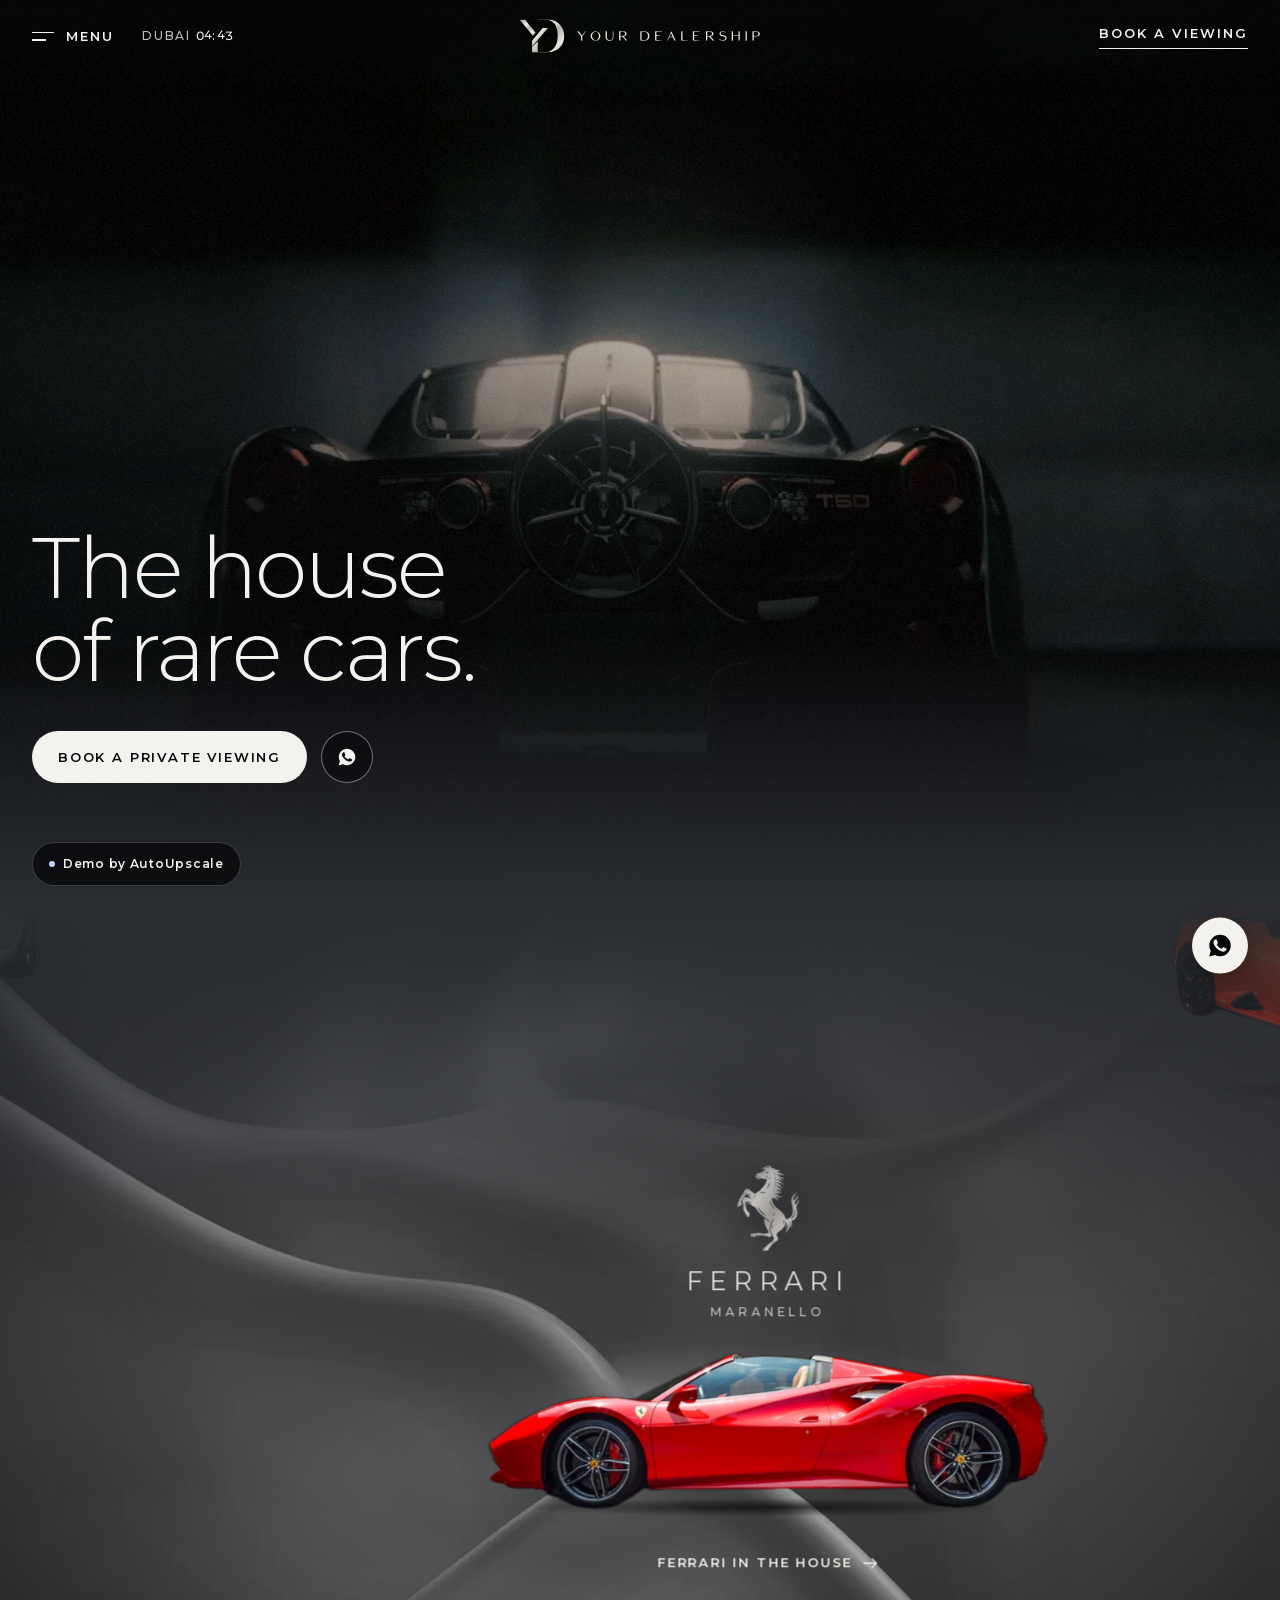
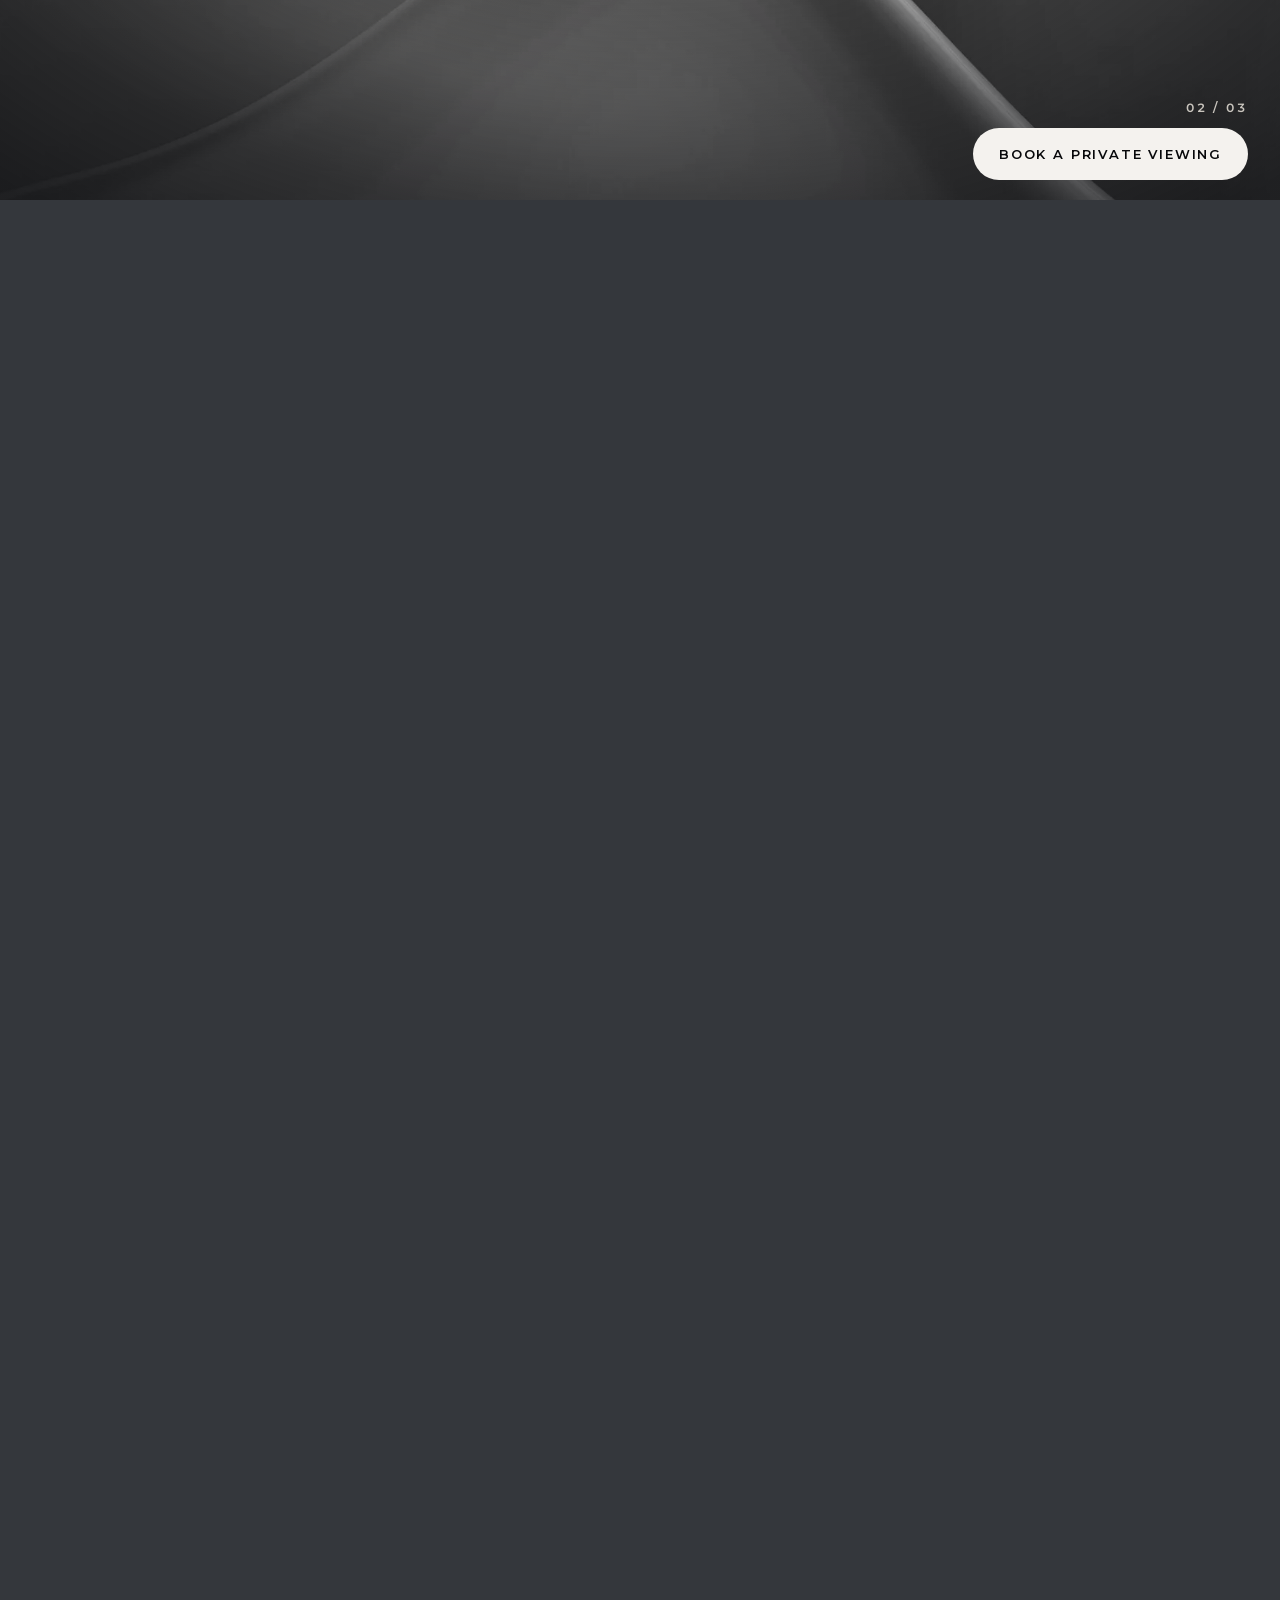
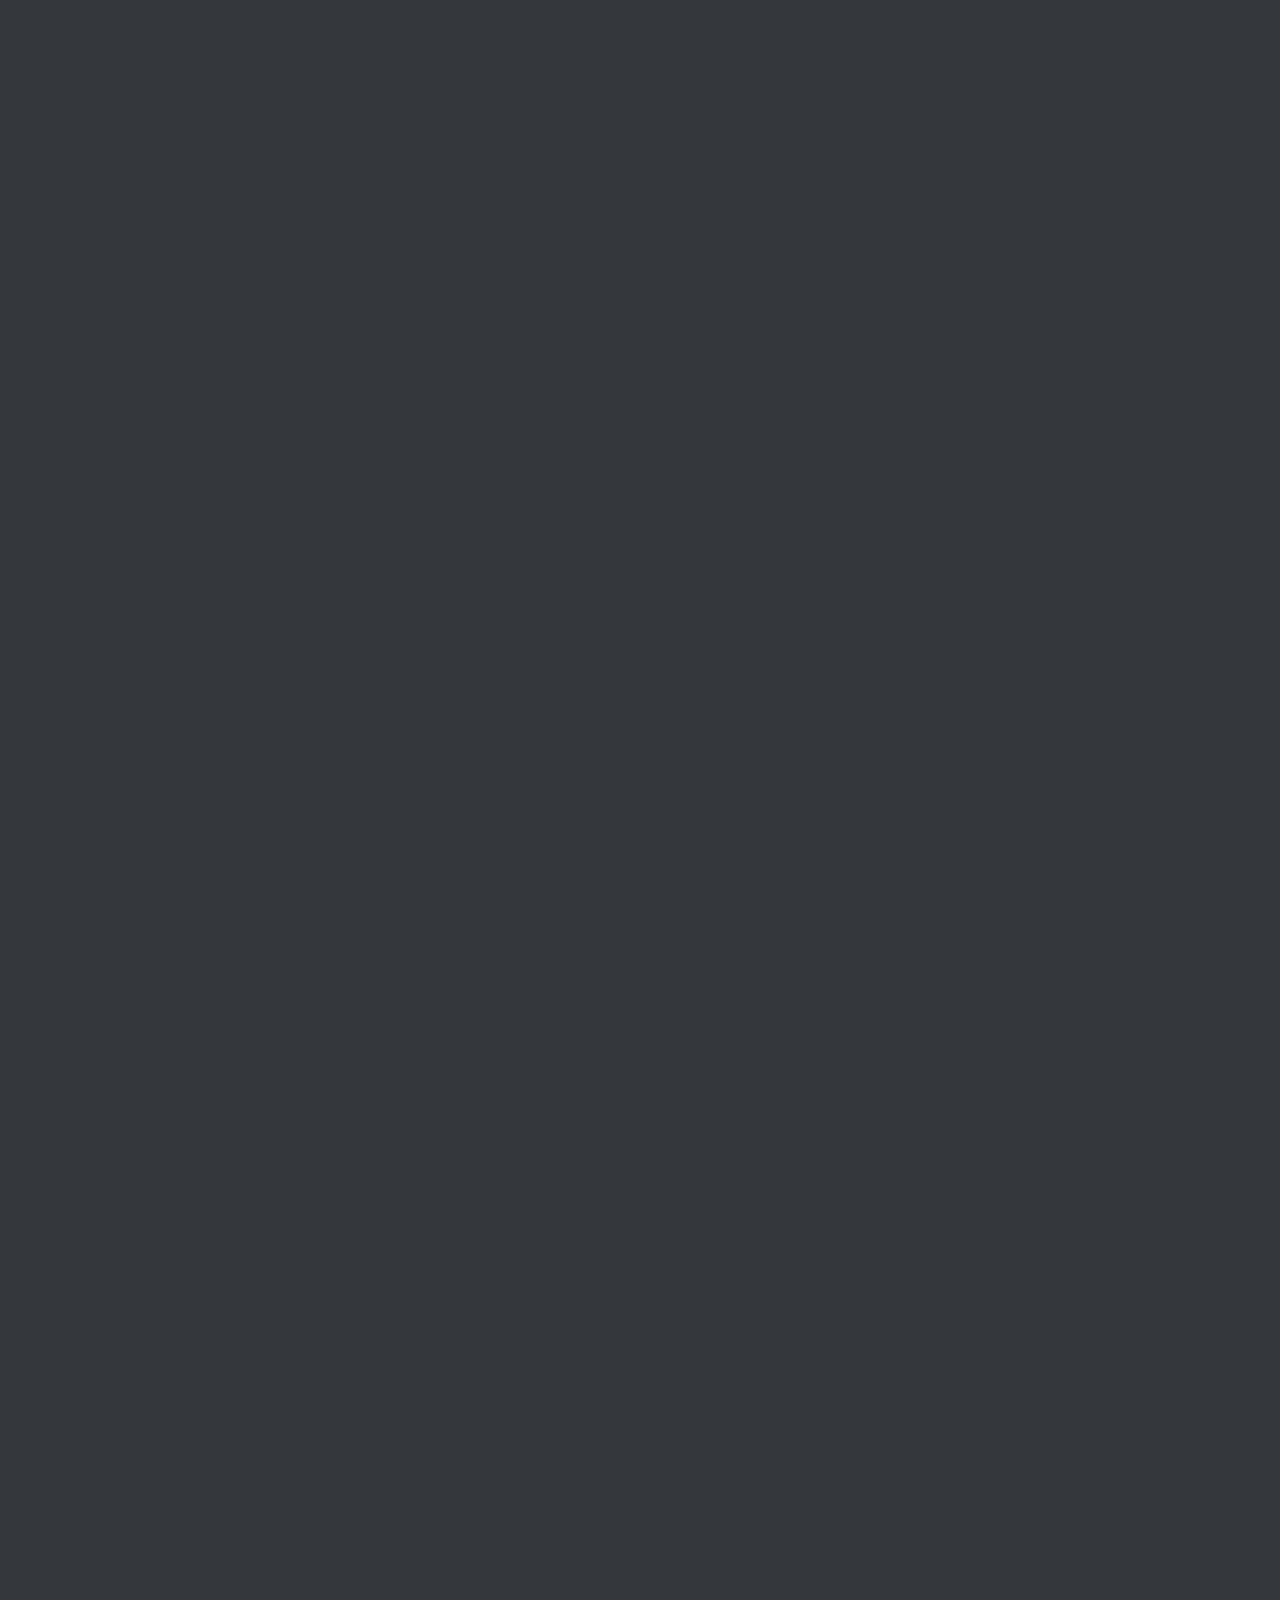
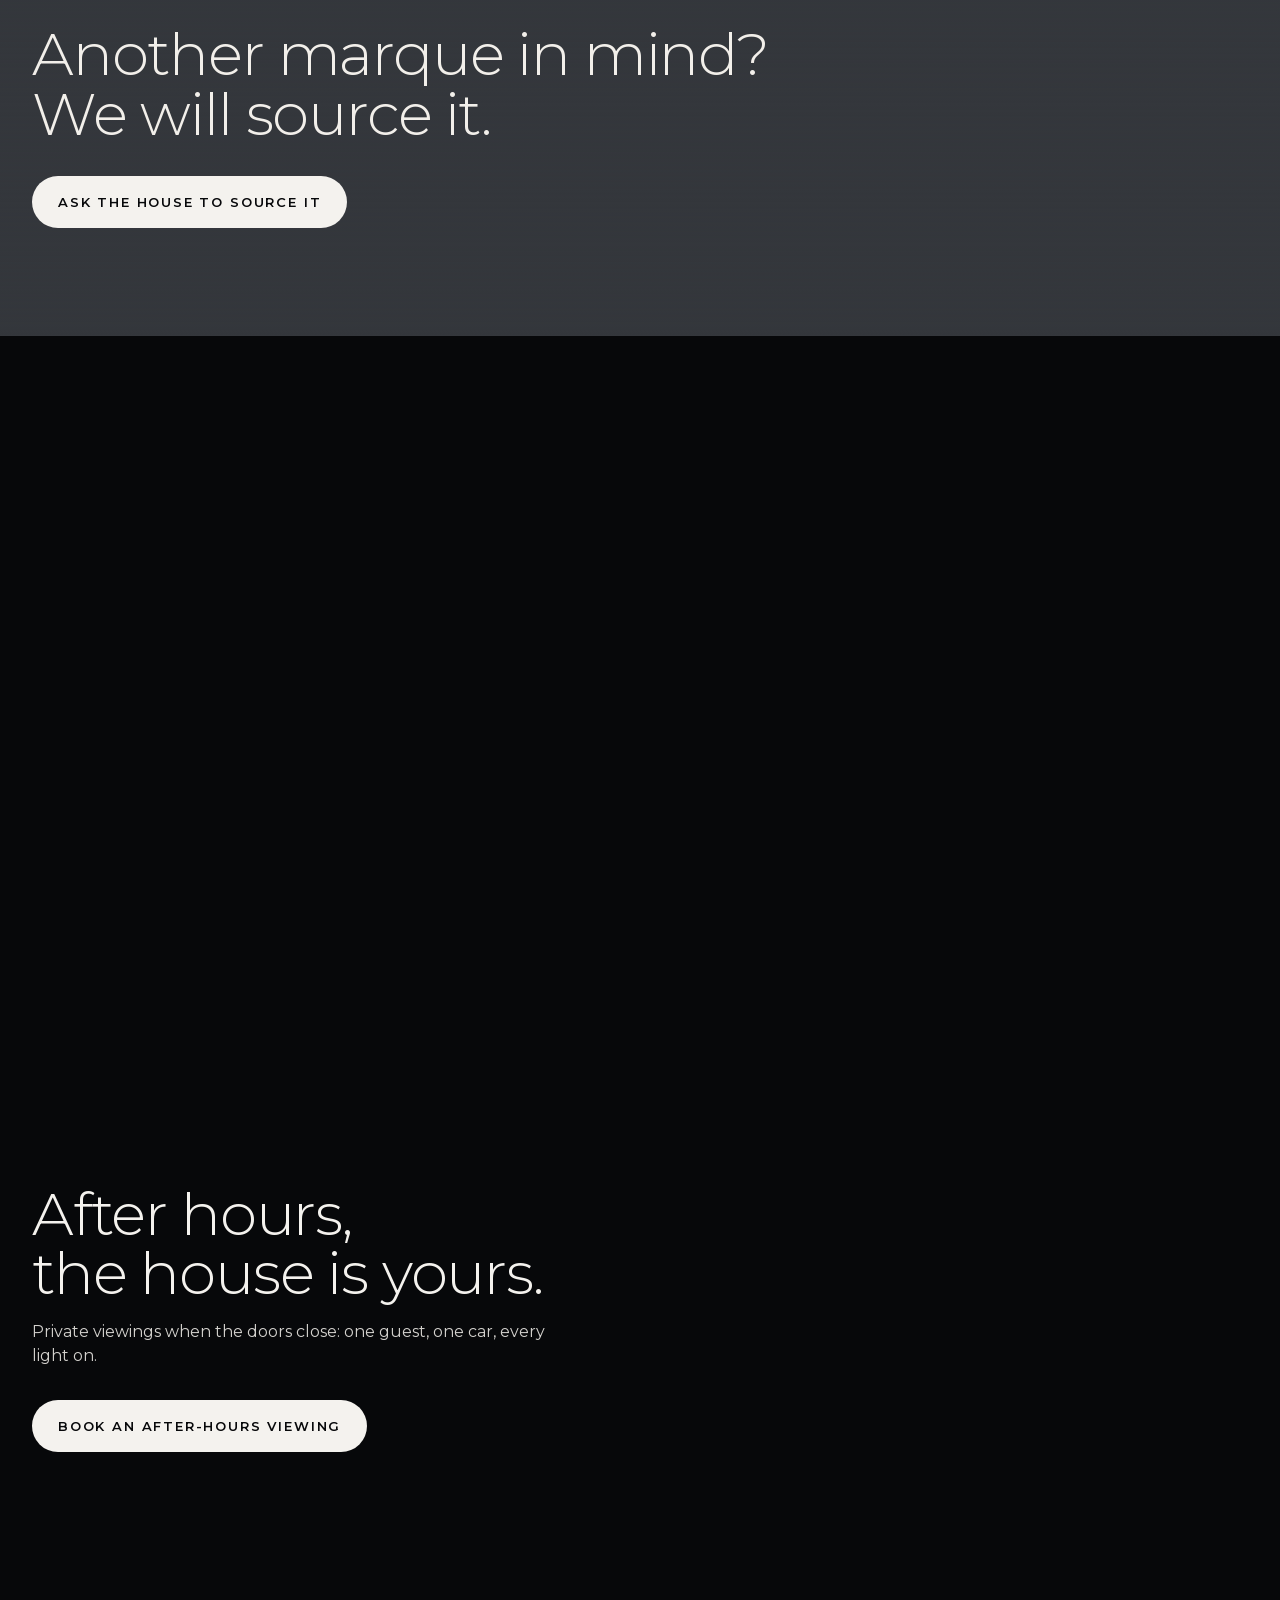
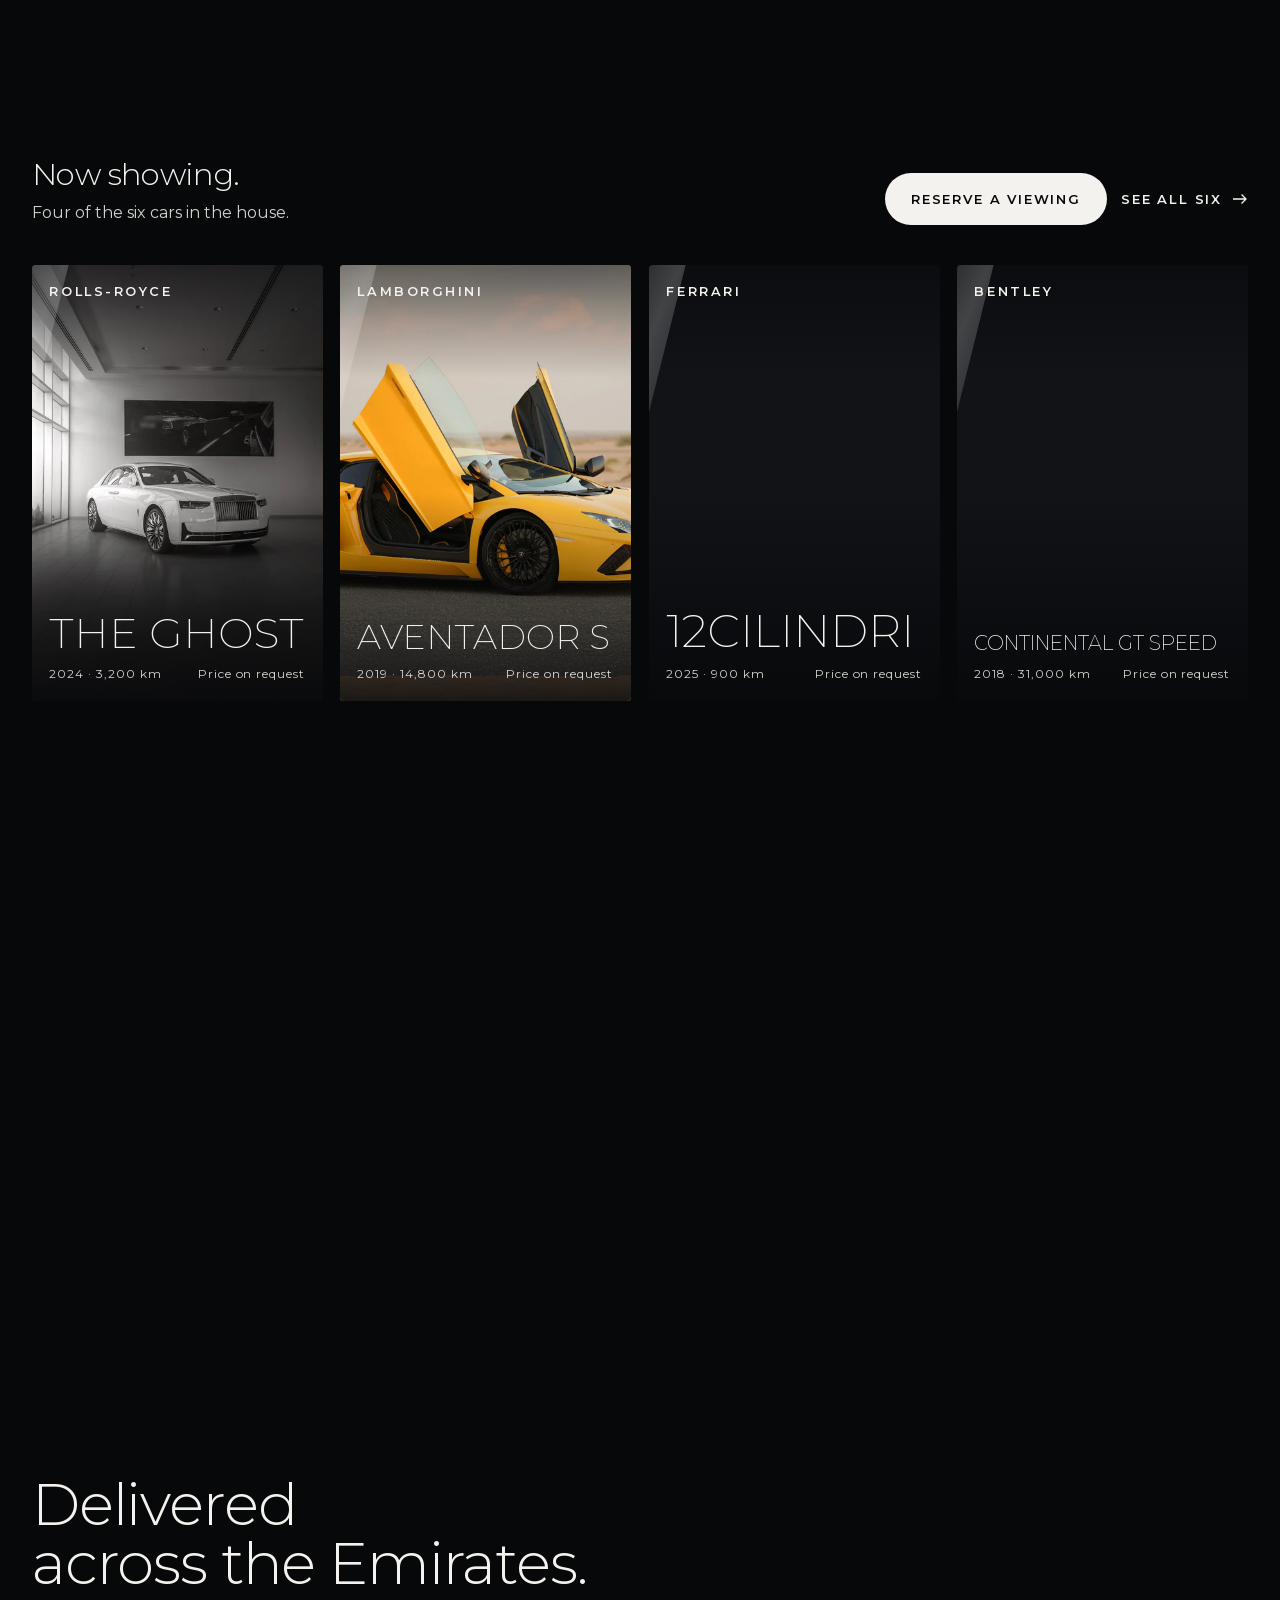
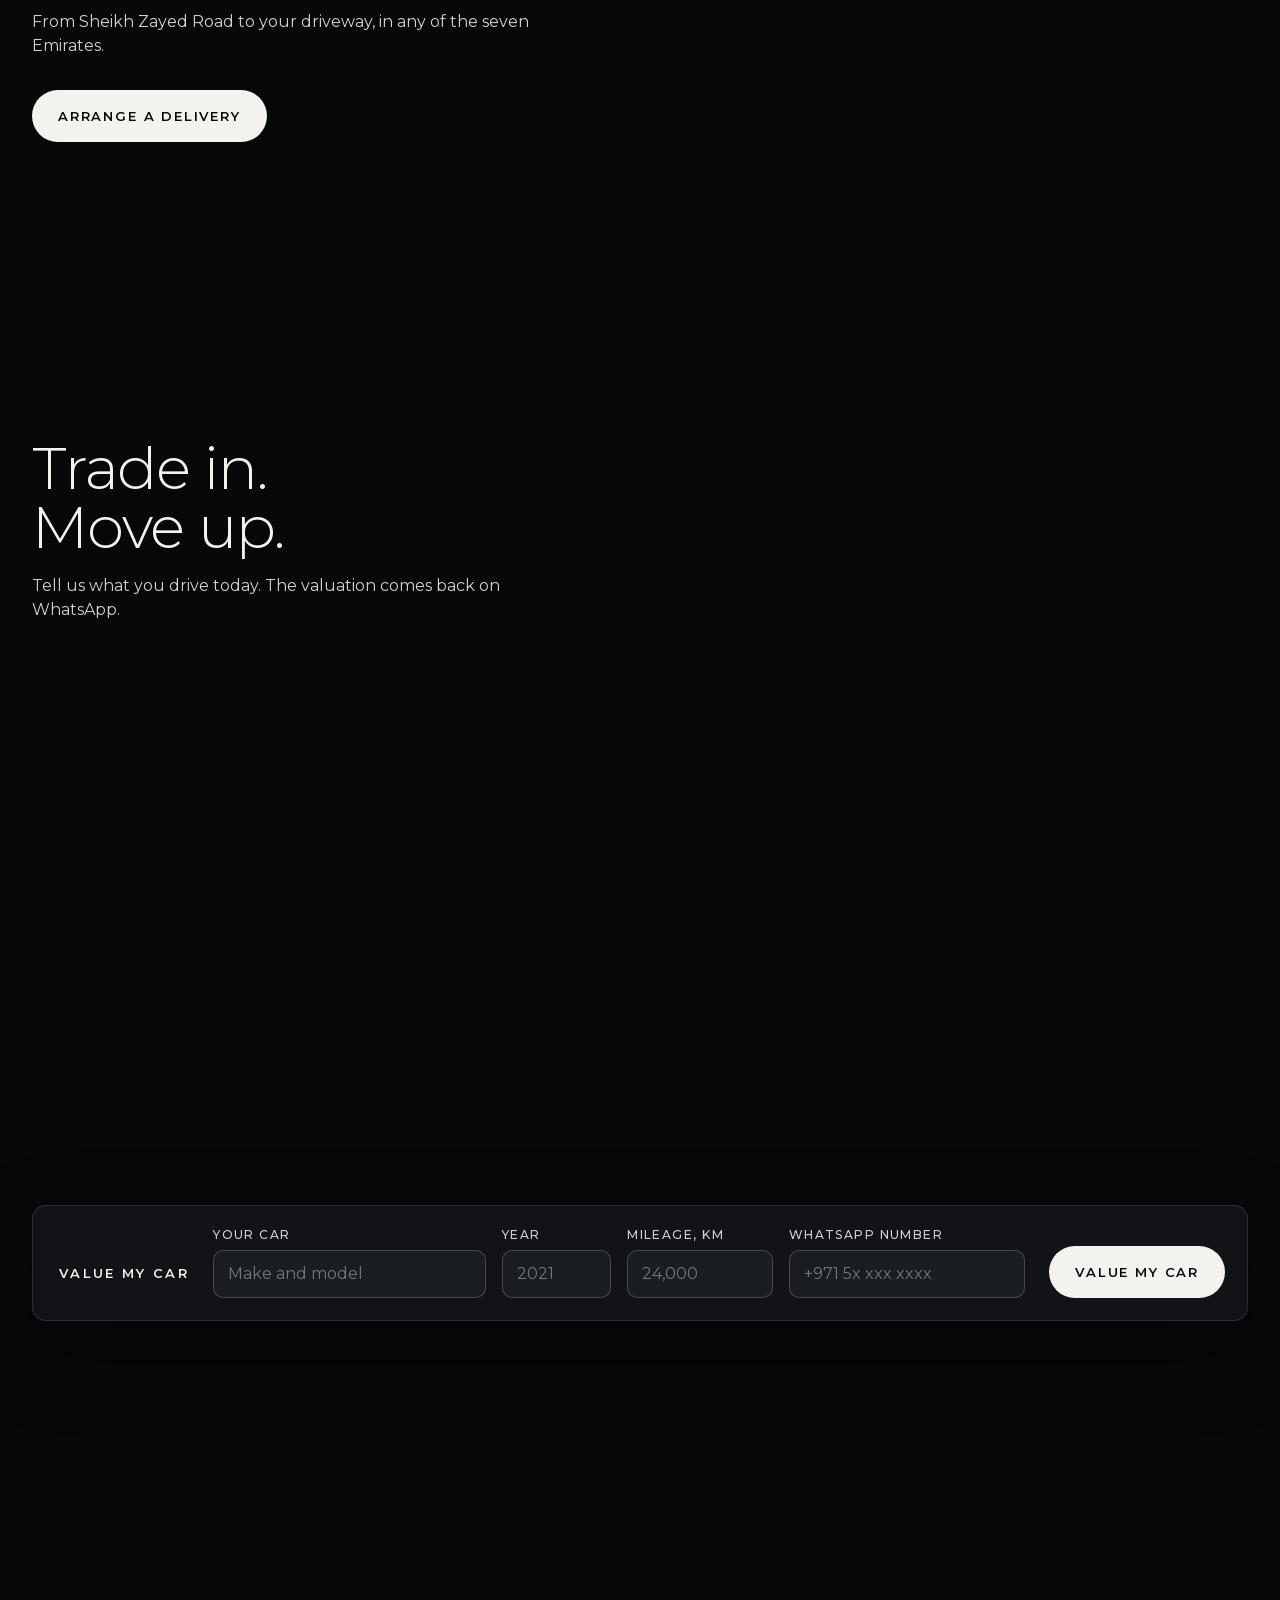
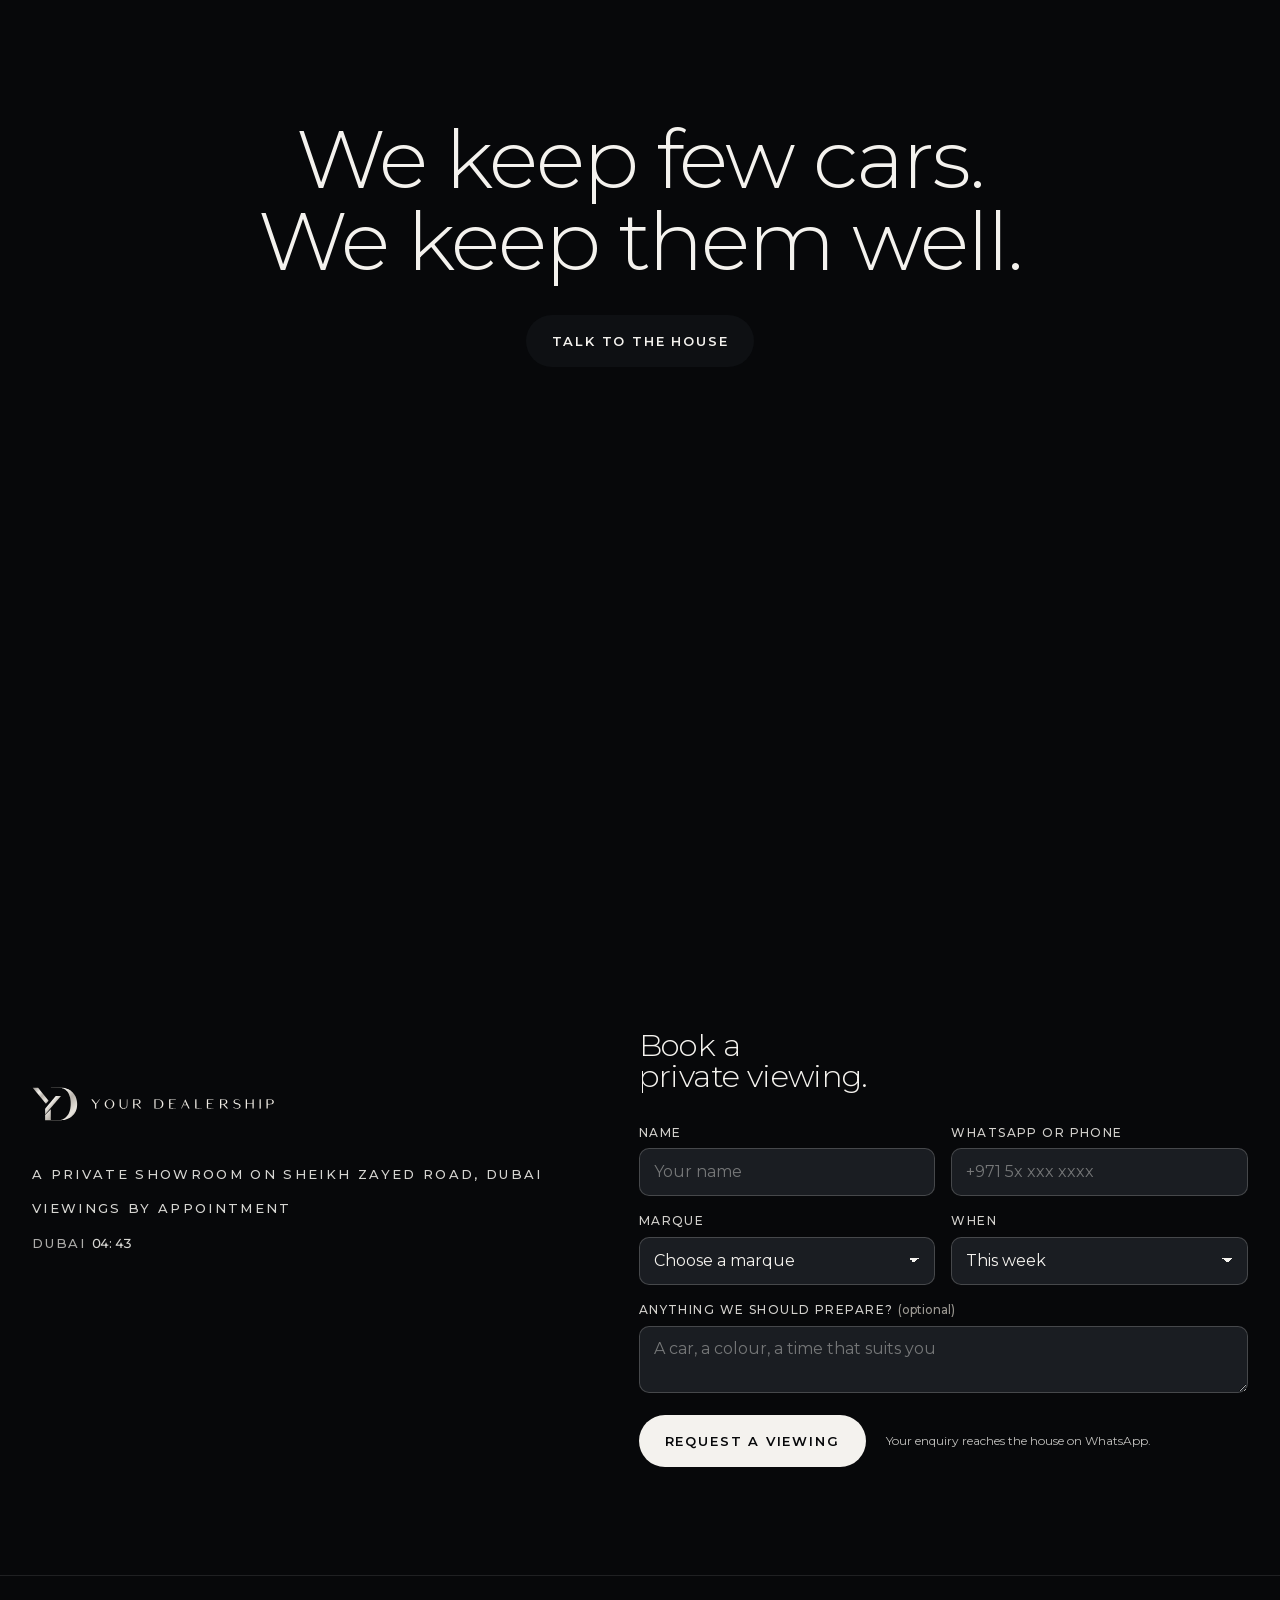
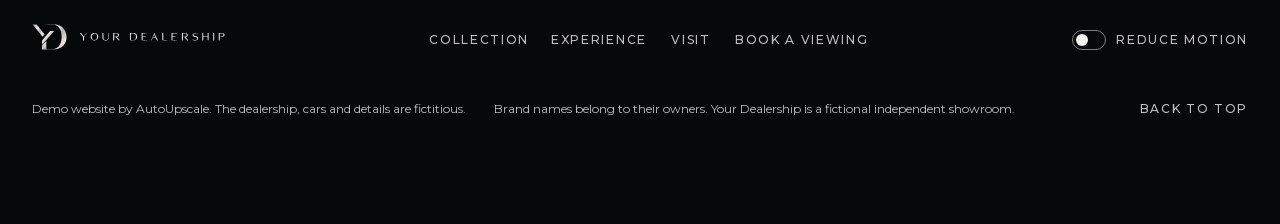
==== commit 7371f940: "Passagens suaves entre secções, sem ecrãs pretos Co-Authored-By: Claude Opus 5.5 <noreply@anthropic." ====
--- a/demo/site/index.html
+++ b/demo/site/index.html
@@ -19,11 +19,11 @@
 <link rel="apple-touch-icon" href="icons/icon-192.png">
 <link rel="preload" as="font" type="font/woff2" crossorigin href="assets/fonts/montserrat-latin.woff2">
 <script>window.__yd0=performance.now();!function(d,h){h.className=h.className.replace('no-js','js');var q=location.search,m=0;try{m=localStorage.getItem('yd-calma')==='1'}catch(e){}if(m)h.classList.add('sem-movimento');if(/[?&]embed=1/.test(q))h.classList.add('embed');if(/[?&]showreel=1/.test(q))h.classList.add('showreel');try{if(sessionStorage.getItem('yd-corte')==='1'){h.classList.add('chega');sessionStorage.removeItem('yd-corte')}}catch(e){}if('scrollRestoration' in history)history.scrollRestoration='manual';if(!m&&!location.hash)h.classList.add('abre');else h.classList.add('aberto');}(document,document.documentElement)</script>
-<link rel="stylesheet" href="assets/site.css?v=9e57c932">
+<link rel="stylesheet" href="assets/site.css?v=0e3b2f4a">
 <script type="application/json" id="cfg">{"root":"","crm":"../crm/?tour=1","au":"https://autoupscale.pt/#contact","home":true,"streak":"media/img/streak.png","burn":"media/img/glow.png"}</script>
 <script type="application/json" id="scenes">{"house":{"k":"video","veil":0.12,"grad":"hero","cedo":true,"L":[[2560,"media/video/batida-1440.mp4"],[1920,"media/video/batida-1080.mp4"],[1280,"media/video/batida-720.mp4"]],"P":[[1440,"media/video/batida-v-1080.mp4"],[1080,"media/video/batida-v-1080.mp4"],[720,"media/video/batida-v-720.mp4"]],"posterL":[[2560,"media/img/batida-poster-1440.webp"],[1920,"media/img/batida-poster-1080.webp"],[1280,"media/img/batida-poster-720.webp"]],"posterP":[[1440,"media/img/batida-poster-v-1080.webp"],[1080,"media/img/batida-poster-v-1080.webp"],[720,"media/img/batida-poster-v-720.webp"]]},"black":{"k":"black","veil":0},"lantern":{"k":"lantern","L":[[2700,"media/img/lantern-2700.webp"],[2560,"media/img/lantern-2560.webp"],[1920,"media/img/lantern-1920.webp"],[1280,"media/img/lantern-1280.webp"]],"P":[[1012,"media/img/lantern-p-1012.webp"],[720,"media/img/lantern-p-720.webp"]],"veil":0.12,"tone":"dark","pos":"50% 50%","posP":"50% 50%","grad":"","lamp":"media/img/lamp.png"},"backdrop":{"k":"img","L":[[3840,"media/img/backdrop-3840.webp"],[2560,"media/img/backdrop-2560.webp"],[1920,"media/img/backdrop-1920.webp"],[1280,"media/img/backdrop-1280.webp"]],"P":[[1440,"media/img/backdrop-p-1440.webp"],[1080,"media/img/backdrop-p-1080.webp"],[720,"media/img/backdrop-p-720.webp"]],"veil":0.62,"tone":"dark","pos":"50% 40%","posP":"50% 50%","grad":""},"drive":{"k":"video","veil":0.4,"grad":"baixo","L":[[3840,"media/video/drive-2160.mp4"],[2560,"media/video/drive-1440.mp4"],[1920,"media/video/drive-1080.mp4"],[1280,"media/video/drive-720.mp4"]],"P":[[1440,"media/video/city-v-1080.mp4"],[1080,"media/video/city-v-1080.mp4"],[720,"media/video/city-v-720.mp4"]],"posterL":[[3840,"media/img/drive-poster-2160.webp"],[2560,"media/img/drive-poster-1440.webp"],[1920,"media/img/drive-poster-1080.webp"],[1280,"media/img/drive-poster-720.webp"]],"posterP":[[1440,"media/img/city-poster-v-1080.webp"],[1080,"media/img/city-poster-v-1080.webp"],[720,"media/img/city-poster-v-720.webp"]]},"deserto":{"k":"video","veil":0.3,"grad":"baixo","L":[[3840,"media/video/deserto-2160.mp4"],[2560,"media/video/deserto-1440.mp4"],[1920,"media/video/deserto-1080.mp4"],[1280,"media/video/deserto-720.mp4"]],"P":[[1440,"media/video/deserto-v-1080.mp4"],[1080,"media/video/deserto-v-1080.mp4"],[720,"media/video/deserto-v-720.mp4"]],"posterL":[[3840,"media/img/deserto-poster-2160.webp"],[2560,"media/img/deserto-poster-1440.webp"],[1920,"media/img/deserto-poster-1080.webp"],[1280,"media/img/deserto-poster-720.webp"]],"posterP":[[1440,"media/img/deserto-poster-v-1080.webp"],[1080,"media/img/deserto-poster-v-1080.webp"],[720,"media/img/deserto-poster-v-720.webp"]]},"light":{"k":"light","veil":0,"tone":"light","glow":"media/img/glow.png"},"credits":{"k":"img","L":[[3840,"media/img/credits-3840.webp"],[2560,"media/img/credits-2560.webp"],[1920,"media/img/credits-1920.webp"],[1280,"media/img/credits-1280.webp"]],"P":[[1440,"media/img/credits-p-p-1440.webp"],[1080,"media/img/credits-p-p-1080.webp"],[720,"media/img/credits-p-p-720.webp"]],"veil":0.62,"tone":"dark","pos":"50% 50%","posP":"50% 50%","grad":""}}</script>
 <script type="application/ld+json">{"@context":"https://schema.org","@type":"WebSite","name":"Your Dealership","alternateName":"yourdealership.ae"}</script>
-<script src="assets/site.js?v=9e57c932" defer></script>
+<script src="assets/site.js?v=0e3b2f4a" defer></script>
 </head>
 <body id="top">
 <a class="salta" href="#main">Skip to content</a>
--- a/demo/site/assets/site.css
+++ b/demo/site/assets/site.css
@@ -154,7 +154,7 @@
 .menu-ap { font-size: var(--f-mi); letter-spacing: .14em; text-transform: uppercase; color: var(--mute); }
 
 /* ---------- stage ---------- */
-#stage { position: fixed; left: 0; top: 0; width: 100vw; height: 100lvh; overflow: clip; contain: strict; z-index: 0; background: var(--obsidian); }
+#stage { position: fixed; left: 0; top: 0; width: 100vw; height: 100lvh; overflow: clip; contain: strict; z-index: 0; background: #1e2024; }
 .cenas { position: absolute; inset: 0; z-index: 0; isolation: isolate; }
 .sc { position: absolute; inset: 0; visibility: hidden; overflow: clip; }
 .sc.on, .sc.vem { visibility: visible; }
@@ -166,7 +166,7 @@
 .sc .grad.hero { background: radial-gradient(120% 90% at 50% 40%, rgba(7, 8, 10, 0) 40%, rgba(7, 8, 10, .55) 100%), linear-gradient(20deg, rgba(7, 8, 10, .9) 0%, rgba(7, 8, 10, .55) 38%, rgba(7, 8, 10, 0) 68%); }
 @media (orientation: portrait) { .sc .grad.hero { background: linear-gradient(0deg, rgba(7, 8, 10, .92) 0%, rgba(7, 8, 10, .74) 34%, rgba(7, 8, 10, .2) 62%, rgba(7, 8, 10, 0) 78%), linear-gradient(180deg, rgba(7, 8, 10, .45), rgba(7, 8, 10, 0) 22%); } }
 .sc .grad.baixo { background: linear-gradient(0deg, rgba(7, 8, 10, .8) 0%, rgba(7, 8, 10, .2) 50%, rgba(7, 8, 10, 0) 70%); }
-.sc.black { background: var(--obsidian); }
+.sc.black { background: radial-gradient(120% 90% at 50% 38%, #303338 0%, #222429 55%, #1a1c1f 100%); } /* grafite, nunca preto */
 .sc.light { background: var(--paper); }
 .sc.light .glow { max-width: none; position: absolute; width: 120vmax; height: 120vmax; left: calc(50% - 60vmax); top: calc(48% - 60vmax); opacity: .9; }
 .film .shots { position: absolute; inset: 0; isolation: isolate; }
@@ -181,7 +181,7 @@
 @keyframes c4 { from { transform: translateY(1.5%) scale(1.06); } to { transform: translateY(0) scale(1.02); } }
 @keyframes c5 { from { transform: rotate(0deg) scale(1); } to { transform: rotate(.6deg) scale(1.05); } }
 .sem-movimento .film .shot.run img { animation: none; }
-.lantern .lamp { max-width: none; position: absolute; left: 50%; top: 50%; width: 150vmax; height: 150vmax; margin: -75vmax 0 0 -75vmax; transform: scale(1); transform-origin: 50% 50%; will-change: transform; }
+.lantern .lamp { opacity: .58; max-width: none; position: absolute; left: 50%; top: 50%; width: 150vmax; height: 150vmax; margin: -75vmax 0 0 -75vmax; transform: scale(1); transform-origin: 50% 50%; will-change: transform; }
 .sc.caindo { box-shadow: 0 1px 0 0 rgba(191, 211, 255, .9), 0 40px 90px rgba(0, 0, 0, .7); }
 .sc.fotograma { box-shadow: 0 -5vh 0 0 #000; }
 .veu-palco { position: absolute; inset: 0; background: var(--obsidian); opacity: 0; pointer-events: none; }
@@ -269,9 +269,9 @@
 }
 
 /* ---------- the seam between the hero film and the silk: through the dark, never a hard line ---------- */
-.s-house::after { content: ''; position: absolute; left: 0; right: 0; bottom: 0; height: 30svh; background: linear-gradient(rgba(7, 8, 10, 0), #07080A); pointer-events: none; }
+.s-house::after { content: ''; position: absolute; left: 0; right: 0; bottom: 0; height: 30svh; background: linear-gradient(rgba(42, 45, 50, 0), #2a2d32); pointer-events: none; }
 .s-house > * { position: relative; z-index: 1; }
-.mc-entra { position: absolute; z-index: 3; left: 0; right: 0; top: 0; height: 46svh; background: linear-gradient(#07080A, rgba(7, 8, 10, .6) 38%, rgba(7, 8, 10, 0)); pointer-events: none; }
+.mc-entra { position: absolute; z-index: 3; left: 0; right: 0; top: 0; height: 46svh; background: linear-gradient(#2a2d32, rgba(42, 45, 50, .55) 38%, rgba(42, 45, 50, 0)); pointer-events: none; }
 
 /* ---------- S2 the marques: a camera over titanium silk, from one marque to the next (Cartier) ----------
    Only transforms move (5 layers: 3 stations, the silk, the lights). Without JS or with the footer switch, the
@@ -306,7 +306,7 @@
 .mc-n { margin: 0; font-size: var(--f-mi); font-weight: 600; letter-spacing: .24em; font-variant-numeric: tabular-nums; color: #C9C5BE; }
 .mc-fonte { position: relative; z-index: 2; min-height: 64svh; display: flex; flex-direction: column; justify-content: center; align-items: flex-start; padding: 8svh var(--gut) 12svh; background: linear-gradient(#34373c, var(--obsidian, #07080A)); }
 /* the way out: the silk dissolves into the next block (its top is clear, then the pewter, then the night) */
-html.js:not(.sem-movimento) .mc-fonte { margin-top: -28svh; padding-top: 34svh; background: linear-gradient(rgba(52, 55, 60, 0), #34373c 28svh, var(--obsidian, #07080A)); }
+html.js:not(.sem-movimento) .mc-fonte { margin-top: -28svh; padding-top: 34svh; background: linear-gradient(rgba(52, 55, 60, 0), #34373c 28svh, rgba(52, 55, 60, 0)); }
 .fonte-t { margin: 0; font-size: var(--f-l); font-weight: 300; line-height: 1.02; letter-spacing: -.02em; }
 .mc-fonte .acts { margin-top: 2rem; }
 /* without movement: the stations stand in a column, the title and the counter sit on top */
@@ -646,7 +646,7 @@
 .cartaz-modelo { bottom: calc(10cqi + max(12px, 3.8cqi) * 1.55); }
 
 /* after hours (wide screens): the white title and line sit on the silver cars; darken the text side only */
-@media (orientation: landscape) { .sc.lantern::after { content: ''; position: absolute; inset: 0; pointer-events: none; background: linear-gradient(90deg, rgba(7, 8, 10, .8) 0%, rgba(7, 8, 10, .62) 34%, rgba(7, 8, 10, .3) 48%, rgba(7, 8, 10, 0) 64%); } }
+@media (orientation: landscape) { .sc.lantern::after { content: ''; position: absolute; inset: 0; pointer-events: none; background: linear-gradient(90deg, rgba(7, 8, 10, .55) 0%, rgba(7, 8, 10, .62) 34%, rgba(7, 8, 10, .3) 48%, rgba(7, 8, 10, 0) 64%); } }
 
 /* footer on phones: keep the one contact link (Book a viewing), hide the page links */
 @media (max-width: 760px) { .pe-nav { display: flex; } .pe-nav a:not([data-sheet]) { display: none; } }
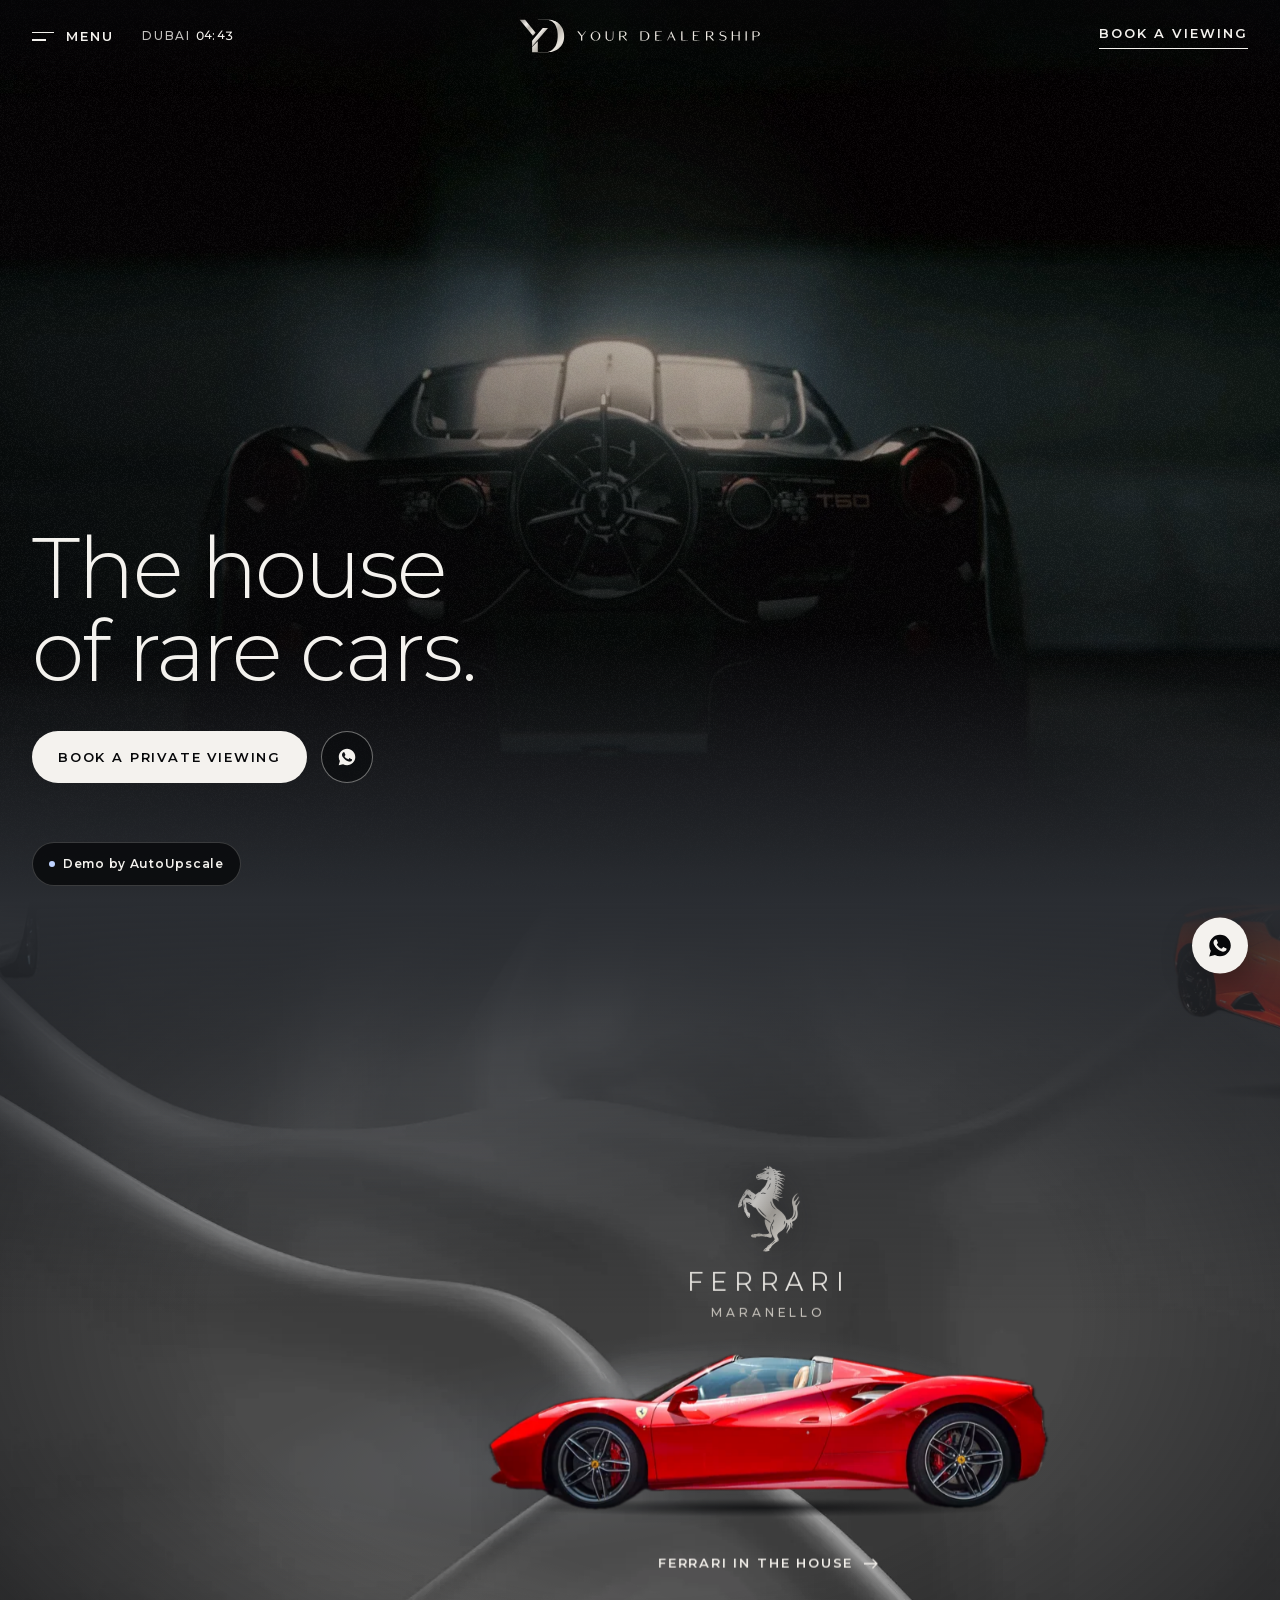
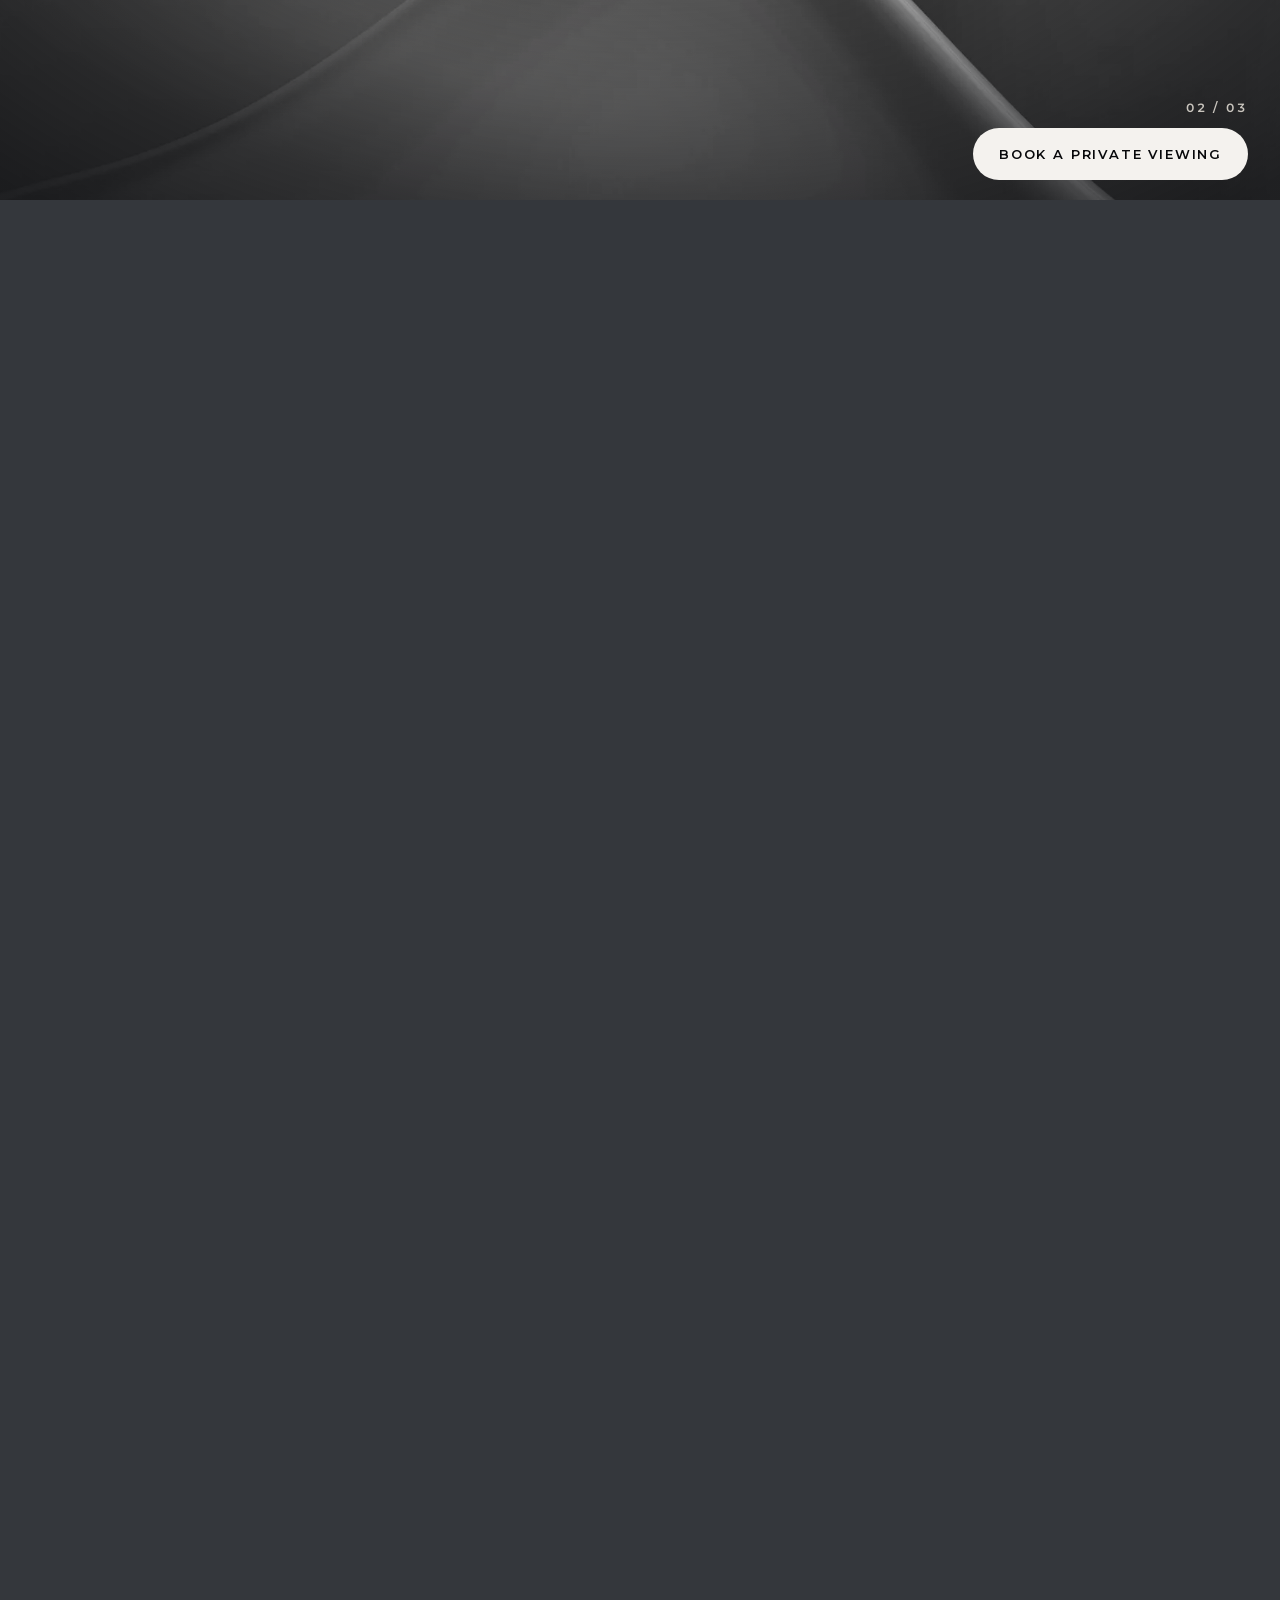
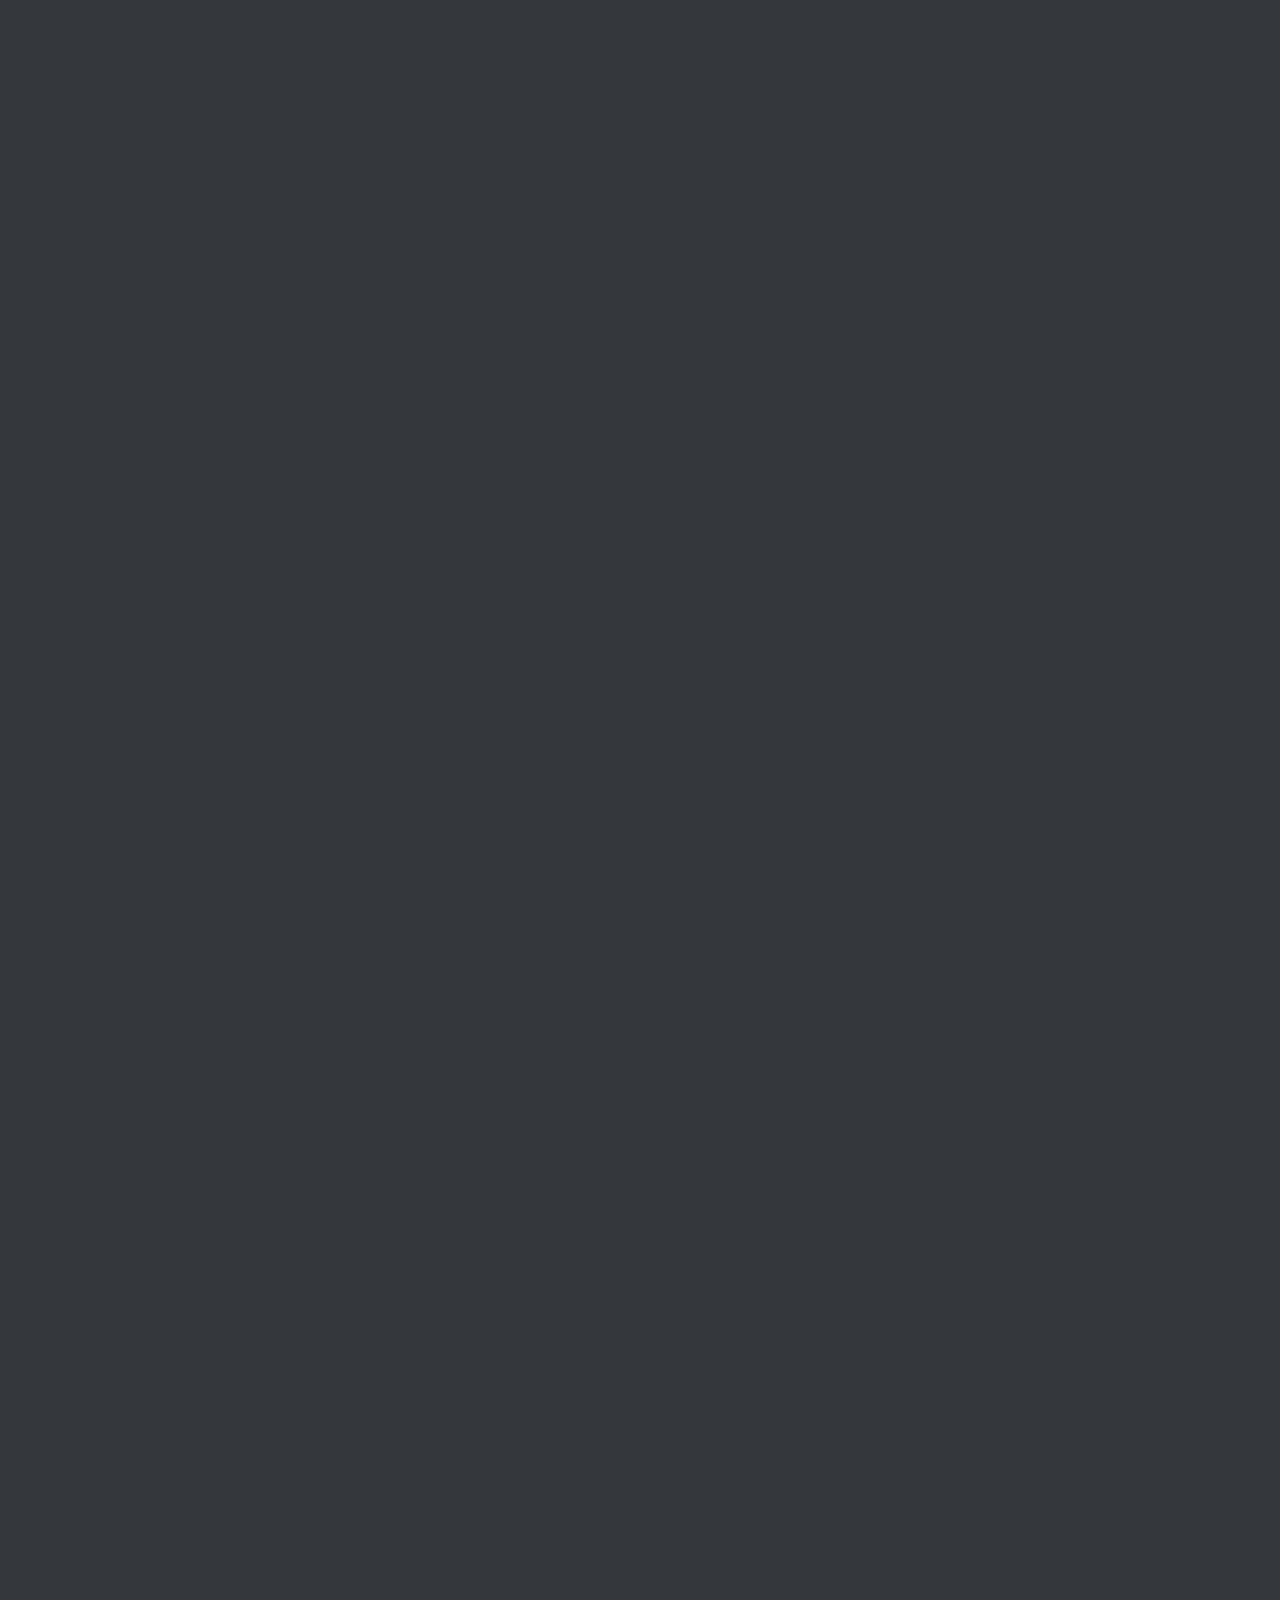
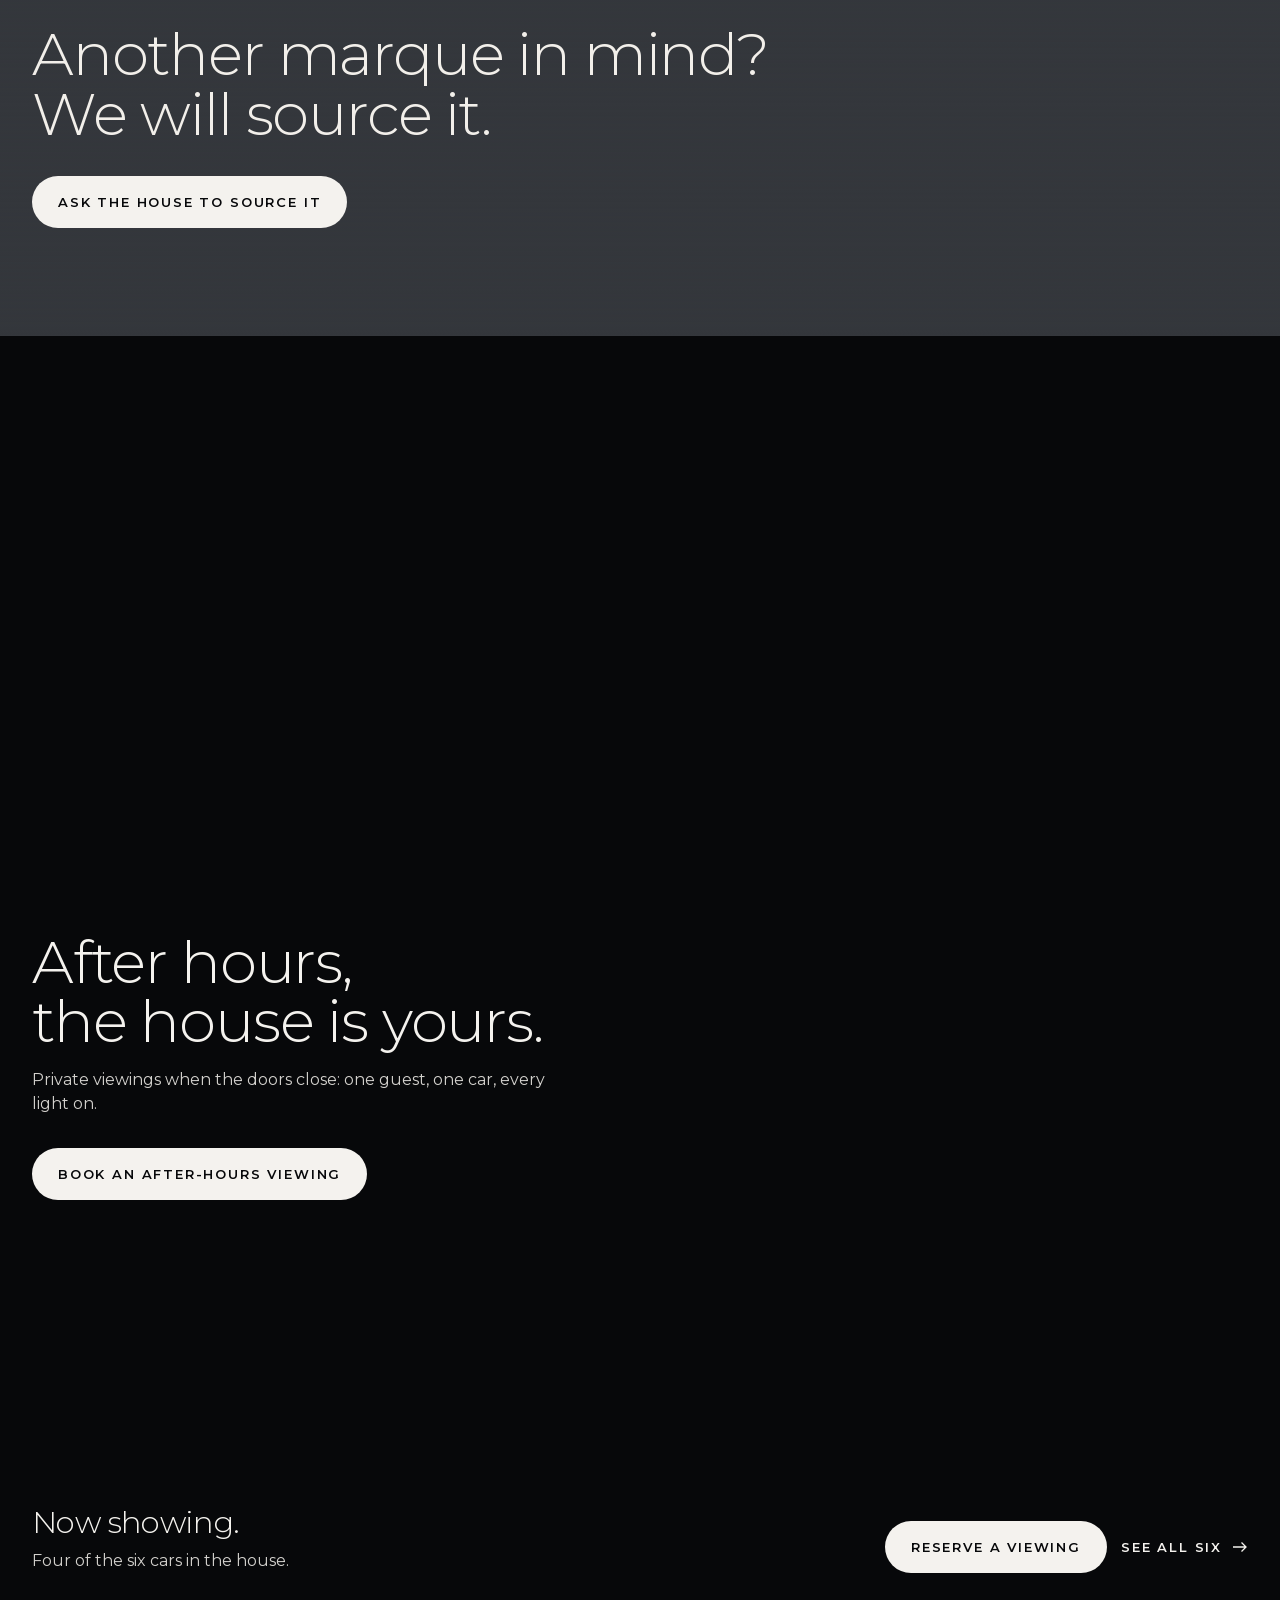
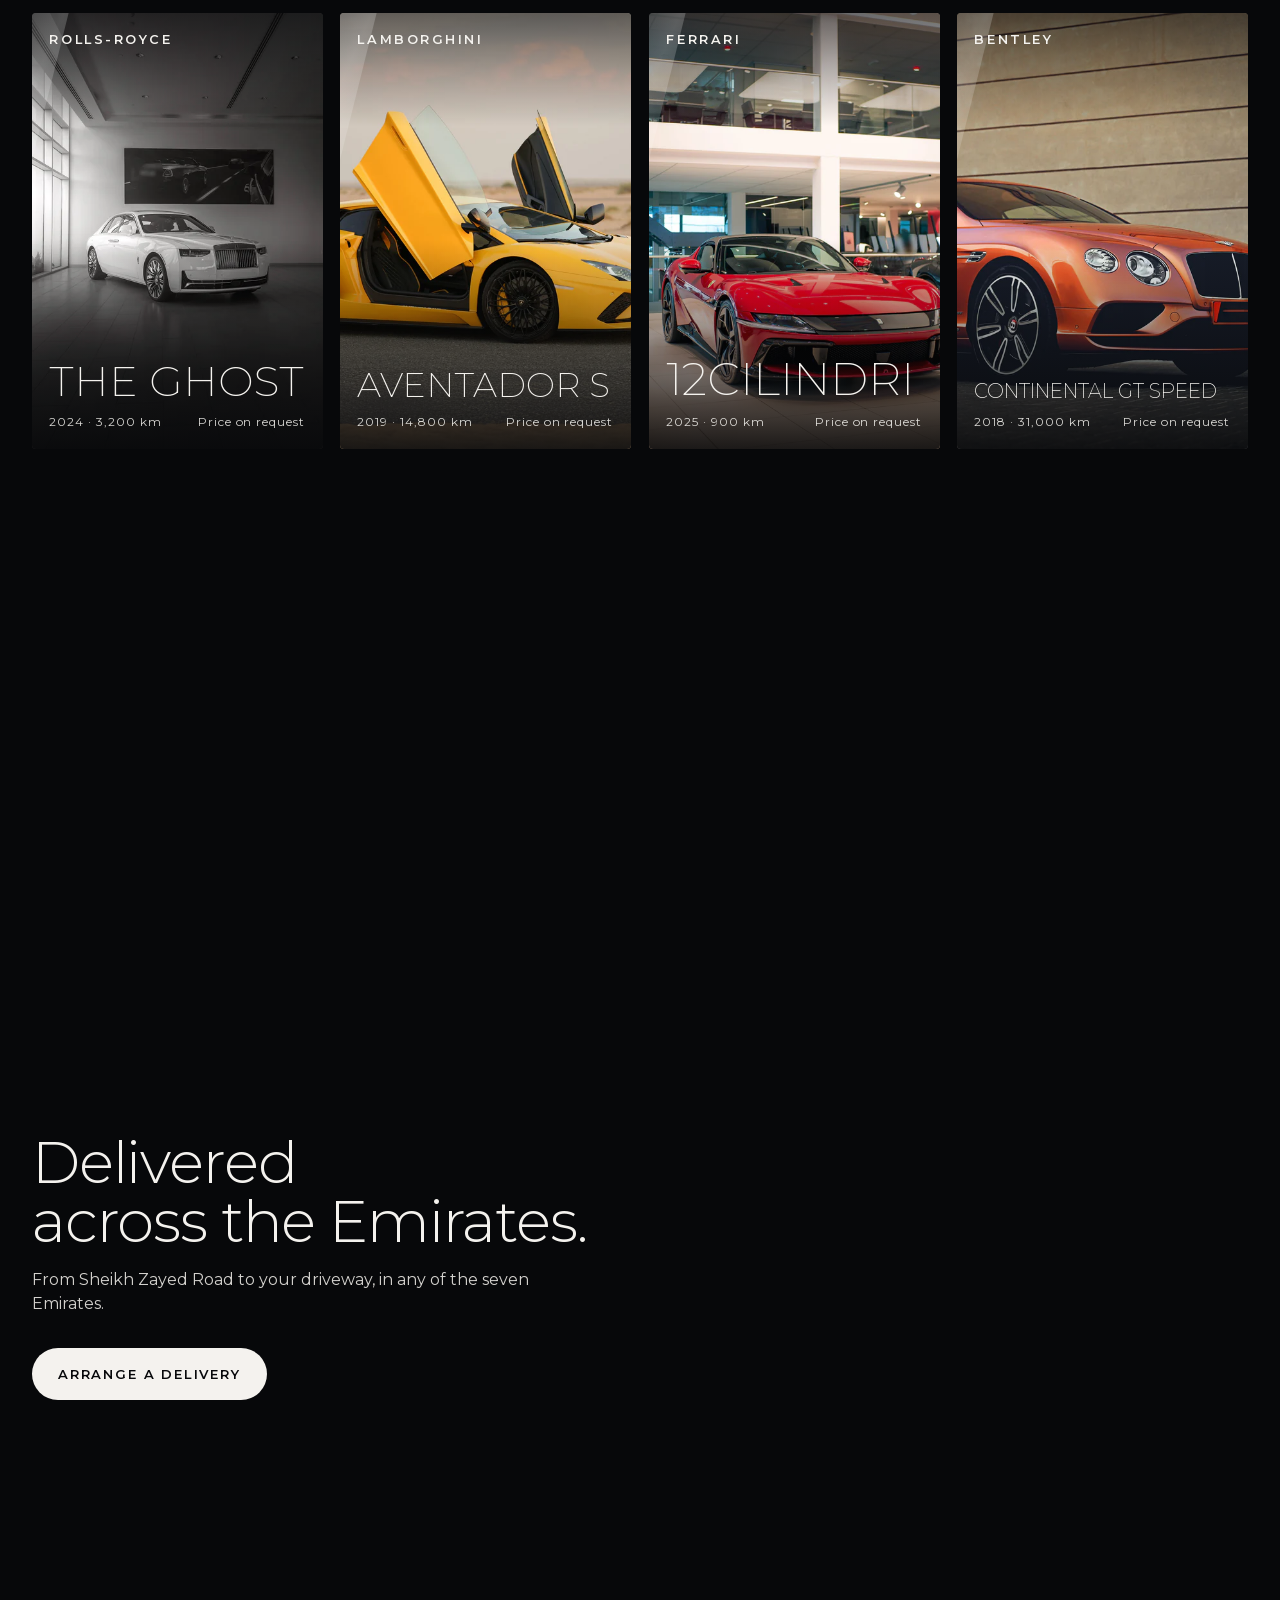
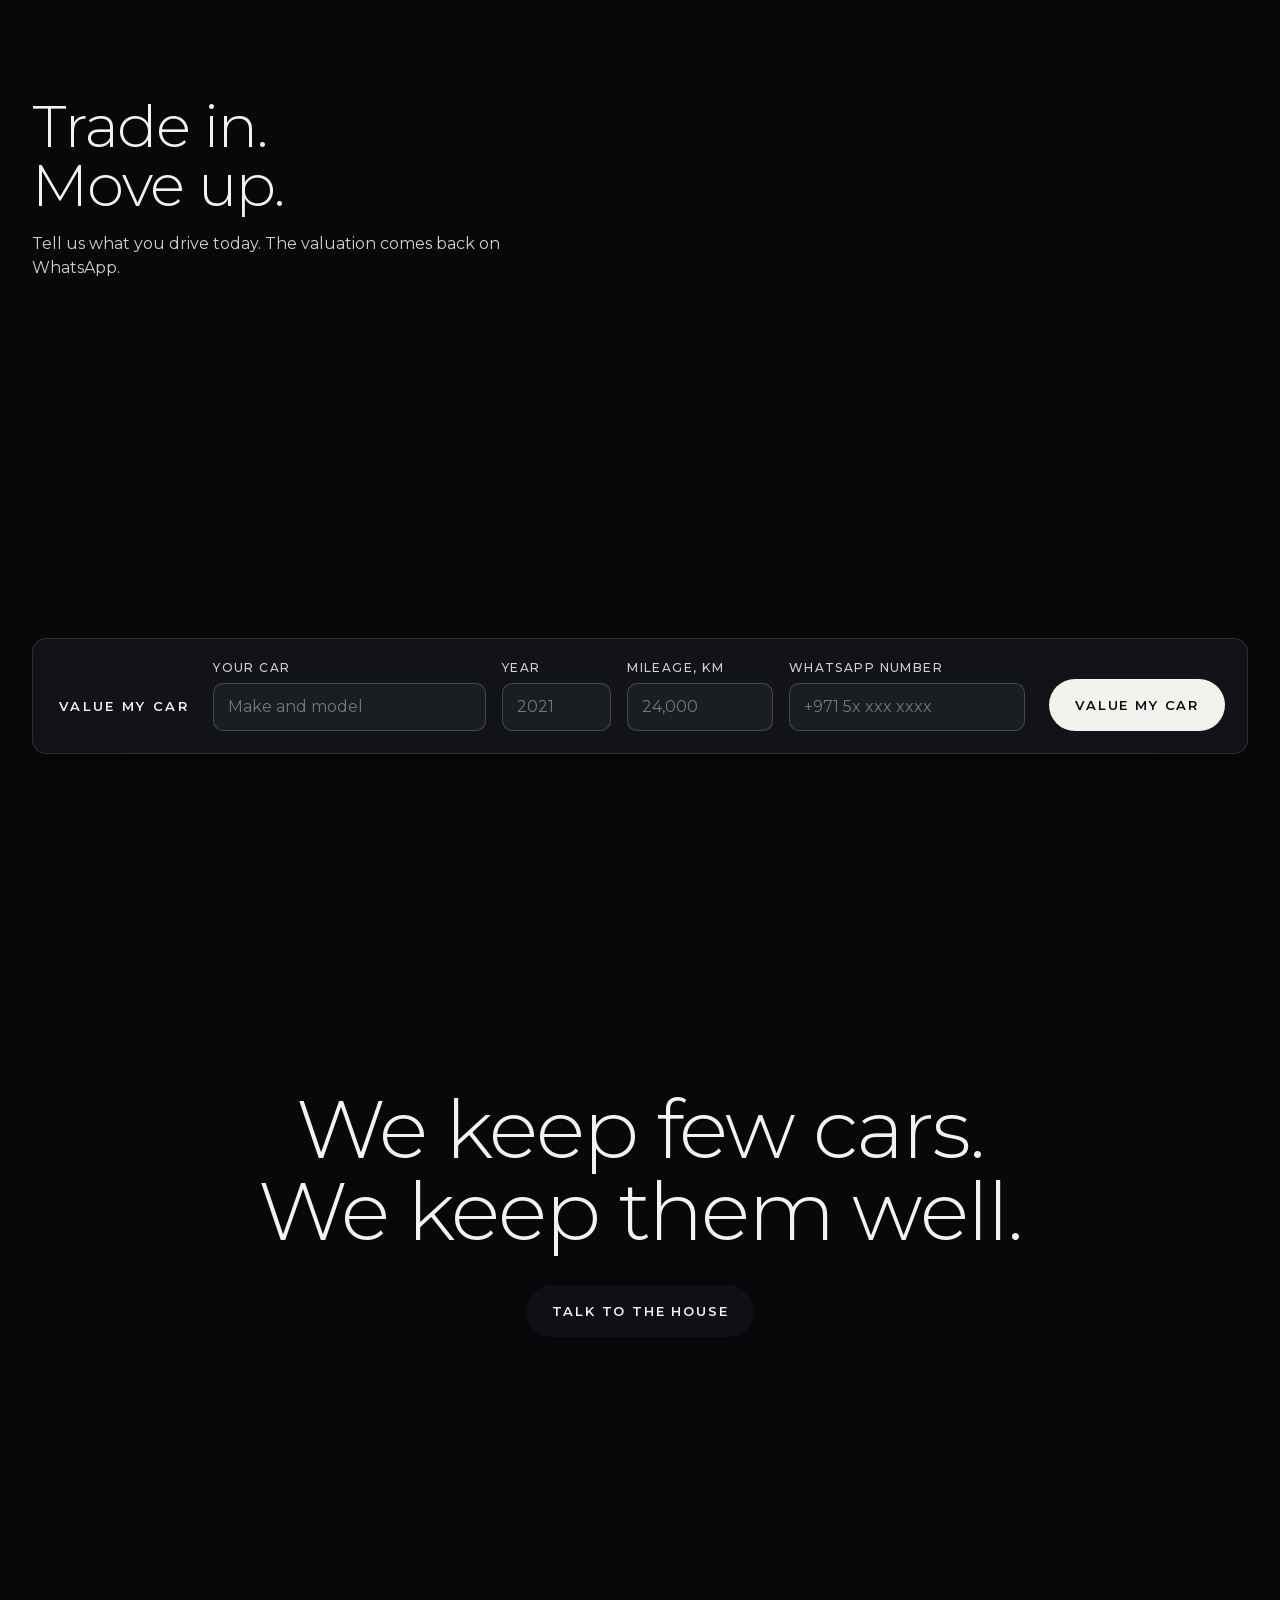
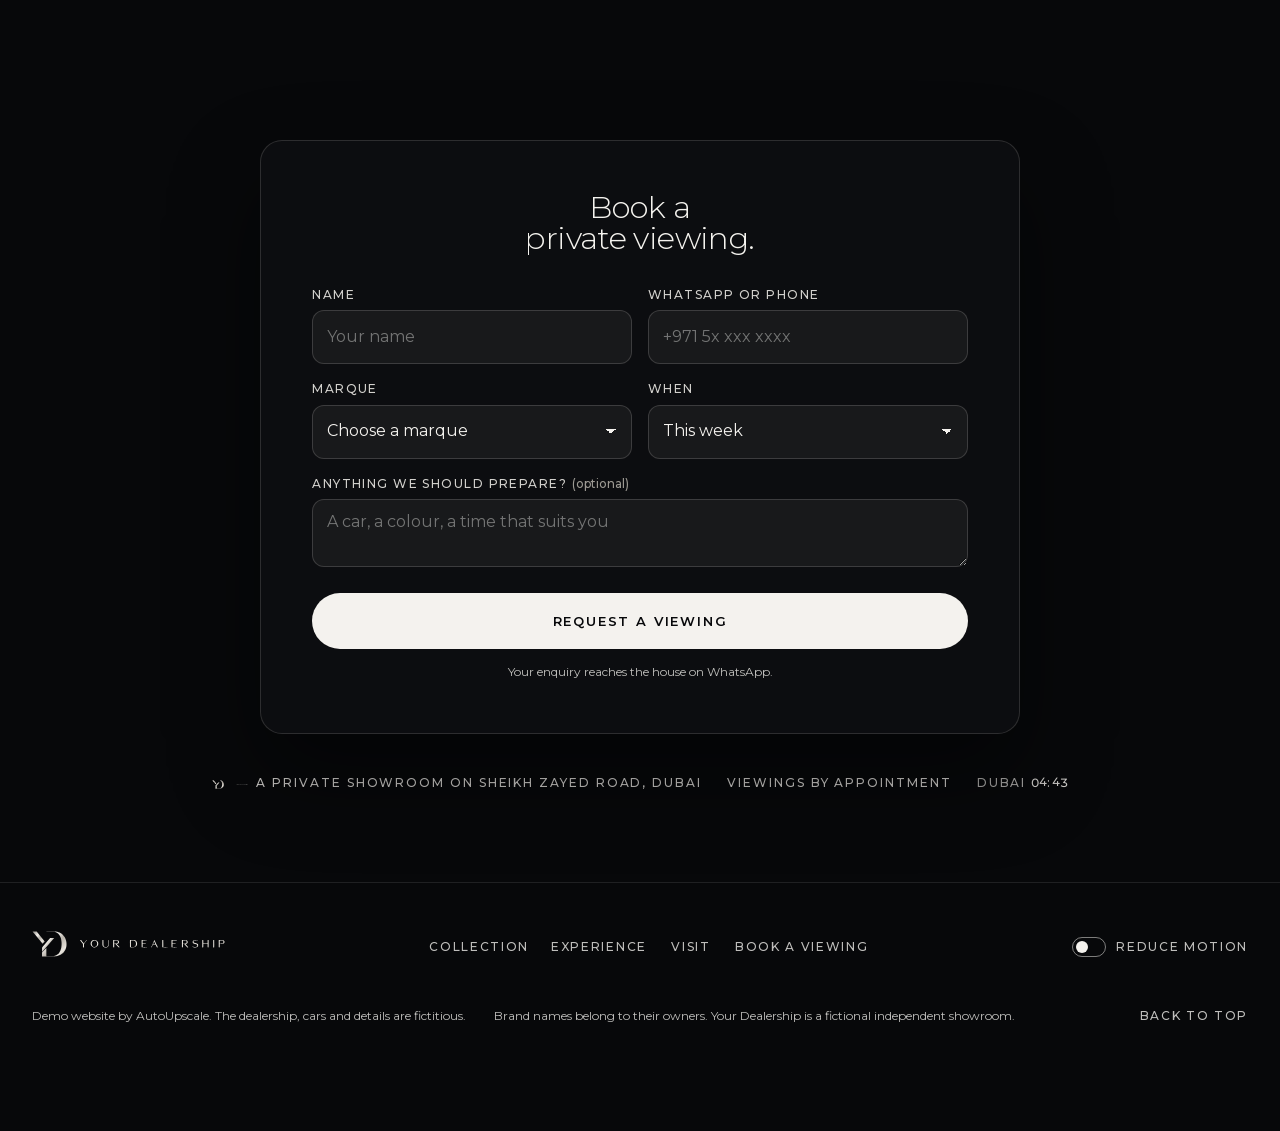
==== commit 66533cf2: "Formulário de marcação em cartão centrado sobre o showroom, secções sem tempo vazio Co-Authored-By: " ====
--- a/demo/site/index.html
+++ b/demo/site/index.html
@@ -19,11 +19,11 @@
 <link rel="apple-touch-icon" href="icons/icon-192.png">
 <link rel="preload" as="font" type="font/woff2" crossorigin href="assets/fonts/montserrat-latin.woff2">
 <script>window.__yd0=performance.now();!function(d,h){h.className=h.className.replace('no-js','js');var q=location.search,m=0;try{m=localStorage.getItem('yd-calma')==='1'}catch(e){}if(m)h.classList.add('sem-movimento');if(/[?&]embed=1/.test(q))h.classList.add('embed');if(/[?&]showreel=1/.test(q))h.classList.add('showreel');try{if(sessionStorage.getItem('yd-corte')==='1'){h.classList.add('chega');sessionStorage.removeItem('yd-corte')}}catch(e){}if('scrollRestoration' in history)history.scrollRestoration='manual';if(!m&&!location.hash)h.classList.add('abre');else h.classList.add('aberto');}(document,document.documentElement)</script>
-<link rel="stylesheet" href="assets/site.css?v=0e3b2f4a">
+<link rel="stylesheet" href="assets/site.css?v=9c7779f3">
 <script type="application/json" id="cfg">{"root":"","crm":"../crm/?tour=1","au":"https://autoupscale.pt/#contact","home":true,"streak":"media/img/streak.png","burn":"media/img/glow.png"}</script>
-<script type="application/json" id="scenes">{"house":{"k":"video","veil":0.12,"grad":"hero","cedo":true,"L":[[2560,"media/video/batida-1440.mp4"],[1920,"media/video/batida-1080.mp4"],[1280,"media/video/batida-720.mp4"]],"P":[[1440,"media/video/batida-v-1080.mp4"],[1080,"media/video/batida-v-1080.mp4"],[720,"media/video/batida-v-720.mp4"]],"posterL":[[2560,"media/img/batida-poster-1440.webp"],[1920,"media/img/batida-poster-1080.webp"],[1280,"media/img/batida-poster-720.webp"]],"posterP":[[1440,"media/img/batida-poster-v-1080.webp"],[1080,"media/img/batida-poster-v-1080.webp"],[720,"media/img/batida-poster-v-720.webp"]]},"black":{"k":"black","veil":0},"lantern":{"k":"lantern","L":[[2700,"media/img/lantern-2700.webp"],[2560,"media/img/lantern-2560.webp"],[1920,"media/img/lantern-1920.webp"],[1280,"media/img/lantern-1280.webp"]],"P":[[1012,"media/img/lantern-p-1012.webp"],[720,"media/img/lantern-p-720.webp"]],"veil":0.12,"tone":"dark","pos":"50% 50%","posP":"50% 50%","grad":"","lamp":"media/img/lamp.png"},"backdrop":{"k":"img","L":[[3840,"media/img/backdrop-3840.webp"],[2560,"media/img/backdrop-2560.webp"],[1920,"media/img/backdrop-1920.webp"],[1280,"media/img/backdrop-1280.webp"]],"P":[[1440,"media/img/backdrop-p-1440.webp"],[1080,"media/img/backdrop-p-1080.webp"],[720,"media/img/backdrop-p-720.webp"]],"veil":0.62,"tone":"dark","pos":"50% 40%","posP":"50% 50%","grad":""},"drive":{"k":"video","veil":0.4,"grad":"baixo","L":[[3840,"media/video/drive-2160.mp4"],[2560,"media/video/drive-1440.mp4"],[1920,"media/video/drive-1080.mp4"],[1280,"media/video/drive-720.mp4"]],"P":[[1440,"media/video/city-v-1080.mp4"],[1080,"media/video/city-v-1080.mp4"],[720,"media/video/city-v-720.mp4"]],"posterL":[[3840,"media/img/drive-poster-2160.webp"],[2560,"media/img/drive-poster-1440.webp"],[1920,"media/img/drive-poster-1080.webp"],[1280,"media/img/drive-poster-720.webp"]],"posterP":[[1440,"media/img/city-poster-v-1080.webp"],[1080,"media/img/city-poster-v-1080.webp"],[720,"media/img/city-poster-v-720.webp"]]},"deserto":{"k":"video","veil":0.3,"grad":"baixo","L":[[3840,"media/video/deserto-2160.mp4"],[2560,"media/video/deserto-1440.mp4"],[1920,"media/video/deserto-1080.mp4"],[1280,"media/video/deserto-720.mp4"]],"P":[[1440,"media/video/deserto-v-1080.mp4"],[1080,"media/video/deserto-v-1080.mp4"],[720,"media/video/deserto-v-720.mp4"]],"posterL":[[3840,"media/img/deserto-poster-2160.webp"],[2560,"media/img/deserto-poster-1440.webp"],[1920,"media/img/deserto-poster-1080.webp"],[1280,"media/img/deserto-poster-720.webp"]],"posterP":[[1440,"media/img/deserto-poster-v-1080.webp"],[1080,"media/img/deserto-poster-v-1080.webp"],[720,"media/img/deserto-poster-v-720.webp"]]},"light":{"k":"light","veil":0,"tone":"light","glow":"media/img/glow.png"},"credits":{"k":"img","L":[[3840,"media/img/credits-3840.webp"],[2560,"media/img/credits-2560.webp"],[1920,"media/img/credits-1920.webp"],[1280,"media/img/credits-1280.webp"]],"P":[[1440,"media/img/credits-p-p-1440.webp"],[1080,"media/img/credits-p-p-1080.webp"],[720,"media/img/credits-p-p-720.webp"]],"veil":0.62,"tone":"dark","pos":"50% 50%","posP":"50% 50%","grad":""}}</script>
+<script type="application/json" id="scenes">{"house":{"k":"video","veil":0.12,"grad":"hero","cedo":true,"L":[[2560,"media/video/batida-1440.mp4"],[1920,"media/video/batida-1080.mp4"],[1280,"media/video/batida-720.mp4"]],"P":[[1440,"media/video/batida-v-1080.mp4"],[1080,"media/video/batida-v-1080.mp4"],[720,"media/video/batida-v-720.mp4"]],"posterL":[[2560,"media/img/batida-poster-1440.webp"],[1920,"media/img/batida-poster-1080.webp"],[1280,"media/img/batida-poster-720.webp"]],"posterP":[[1440,"media/img/batida-poster-v-1080.webp"],[1080,"media/img/batida-poster-v-1080.webp"],[720,"media/img/batida-poster-v-720.webp"]]},"black":{"k":"black","veil":0},"lantern":{"k":"lantern","L":[[2700,"media/img/lantern-2700.webp"],[2560,"media/img/lantern-2560.webp"],[1920,"media/img/lantern-1920.webp"],[1280,"media/img/lantern-1280.webp"]],"P":[[1012,"media/img/lantern-p-1012.webp"],[720,"media/img/lantern-p-720.webp"]],"veil":0.12,"tone":"dark","pos":"50% 50%","posP":"50% 50%","grad":"","lamp":"media/img/lamp.png"},"backdrop":{"k":"img","L":[[3840,"media/img/backdrop-3840.webp"],[2560,"media/img/backdrop-2560.webp"],[1920,"media/img/backdrop-1920.webp"],[1280,"media/img/backdrop-1280.webp"]],"P":[[1440,"media/img/backdrop-p-1440.webp"],[1080,"media/img/backdrop-p-1080.webp"],[720,"media/img/backdrop-p-720.webp"]],"veil":0.62,"tone":"dark","pos":"50% 40%","posP":"50% 50%","grad":""},"drive":{"k":"video","veil":0.4,"grad":"baixo","L":[[3840,"media/video/drive-2160.mp4"],[2560,"media/video/drive-1440.mp4"],[1920,"media/video/drive-1080.mp4"],[1280,"media/video/drive-720.mp4"]],"P":[[1440,"media/video/city-v-1080.mp4"],[1080,"media/video/city-v-1080.mp4"],[720,"media/video/city-v-720.mp4"]],"posterL":[[3840,"media/img/drive-poster-2160.webp"],[2560,"media/img/drive-poster-1440.webp"],[1920,"media/img/drive-poster-1080.webp"],[1280,"media/img/drive-poster-720.webp"]],"posterP":[[1440,"media/img/city-poster-v-1080.webp"],[1080,"media/img/city-poster-v-1080.webp"],[720,"media/img/city-poster-v-720.webp"]]},"deserto":{"k":"video","veil":0.3,"grad":"baixo","L":[[3840,"media/video/deserto-2160.mp4"],[2560,"media/video/deserto-1440.mp4"],[1920,"media/video/deserto-1080.mp4"],[1280,"media/video/deserto-720.mp4"]],"P":[[1440,"media/video/deserto-v-1080.mp4"],[1080,"media/video/deserto-v-1080.mp4"],[720,"media/video/deserto-v-720.mp4"]],"posterL":[[3840,"media/img/deserto-poster-2160.webp"],[2560,"media/img/deserto-poster-1440.webp"],[1920,"media/img/deserto-poster-1080.webp"],[1280,"media/img/deserto-poster-720.webp"]],"posterP":[[1440,"media/img/deserto-poster-v-1080.webp"],[1080,"media/img/deserto-poster-v-1080.webp"],[720,"media/img/deserto-poster-v-720.webp"]]},"light":{"k":"light","veil":0,"tone":"light","glow":"media/img/glow.png"},"credits":{"k":"img","L":[[3840,"media/img/h1-3840.webp"],[2560,"media/img/h1-2560.webp"],[1920,"media/img/h1-1920.webp"],[1280,"media/img/h1-1280.webp"]],"P":[[1382,"media/img/h1-p-1382.webp"],[1080,"media/img/h1-p-1080.webp"],[720,"media/img/h1-p-720.webp"]],"veil":0.5,"tone":"dark","pos":"50% 50%","posP":"50% 50%","grad":""}}</script>
 <script type="application/ld+json">{"@context":"https://schema.org","@type":"WebSite","name":"Your Dealership","alternateName":"yourdealership.ae"}</script>
-<script src="assets/site.js?v=0e3b2f4a" defer></script>
+<script src="assets/site.js?v=9c7779f3" defer></script>
 </head>
 <body id="top">
 <a class="salta" href="#main">Skip to content</a>
@@ -361,8 +361,22 @@
 </section>
 
 <section id="book" class="s-book" data-scene="credits" data-cut="fade" aria-labelledby="book-t">
+  <div class="book-in">
+    <h2 class="h2" id="book-t"><span class="ln"><span class="li">Book a</span></span> <span class="ln"><span class="li">private viewing.</span></span></h2>
+    <form class="form-book" data-form="book" novalidate aria-label="Book a private viewing">
+      <div class="campos">
+        <label class="campo"><span>Name</span><input name="name" autocomplete="name" required minlength="2" placeholder="Your name"></label>
+        <label class="campo"><span>WhatsApp or phone</span><input name="phone" type="tel" inputmode="tel" autocomplete="tel" required minlength="7" placeholder="+971 5x xxx xxxx"></label>
+        <label class="campo"><span>Marque</span><select name="marque" required><option value="">Choose a marque</option><option value="Rolls-Royce">Rolls-Royce</option><option value="Bentley">Bentley</option><option value="Ferrari">Ferrari</option><option value="Lamborghini">Lamborghini</option><option value="McLaren">McLaren</option><option value="Mercedes-Benz">Mercedes-Benz</option><option value="Something else">Something else</option></select></label>
+        <label class="campo"><span>When</span><select name="when"><option>This week</option><option>Next week</option><option>Later this month</option><option>Just exploring</option></select></label>
+        <label class="campo largo"><span>Anything we should prepare? <em>(optional)</em></span><textarea name="msg" rows="2" placeholder="A car, a colour, a time that suits you"></textarea></label>
+      </div>
+      
+      <div class="form-pe"><button class="btn solid" type="submit"><span class="btn-t">Request a viewing</span></button><p class="form-nota">Your enquiry reaches the house on WhatsApp.</p></div>
+    </form>
+  </div>
   <div class="creditos">
-    <p class="cred-marca"><span class="marca grande"><svg class="yd-c-mono" viewBox="352 342 320 237" aria-hidden="true"><defs><linearGradient id="yd-mc" x1="0" y1="0" x2="1" y2="1"><stop offset="0" stop-color="#8E8A84"/><stop offset=".35" stop-color="#F2EFEA"/><stop offset=".55" stop-color="#B9B4AC"/><stop offset=".8" stop-color="#E9E5DE"/><stop offset="1" stop-color="#9C978F"/></linearGradient></defs><g class="yd-mono" fill="url(#yd-mc)"><path class="yd-y-esq" d="M357 346.6 L394.5 346.6 L467.6 437.2 L449 458.2 Z"/><path class="yd-y-dir" d="M517.5 405.6 L554.2 405.6 L443.5 533.4 L443.5 496.2 L447.6 488.6 Z"/><path class="yd-d" d="M483 346.6 L568 346.6 L581.5 348.5 C582.3 348.8 584.1 349.7 586.3 350.5 C588.6 351.3 592.2 352.5 595.0 353.5 C597.8 354.5 600.7 355.3 603.3 356.5 C606.0 357.7 608.4 359.0 611.0 360.5 C613.6 362.0 616.4 363.7 619.0 365.5 C621.6 367.3 624.1 369.3 626.7 371.5 C629.2 373.7 631.9 376.0 634.3 378.5 C636.8 381.0 639.1 383.7 641.3 386.5 C643.6 389.3 645.9 392.3 648.0 395.5 C650.1 398.7 651.9 402.0 653.7 405.5 C655.4 409.0 657.2 412.7 658.7 416.5 C660.1 420.3 661.3 424.5 662.3 428.5 C663.4 432.5 664.3 436.5 665.0 440.5 C665.7 444.5 666.1 448.5 666.3 452.5 C666.6 456.5 666.7 460.5 666.7 464.5 C666.6 468.5 666.4 472.5 666.0 476.5 C665.6 480.5 665.1 484.7 664.3 488.5 C663.6 492.3 662.8 495.8 661.7 499.5 C660.5 503.2 658.9 507.0 657.3 510.5 C655.7 514.0 653.9 517.3 652.0 520.5 C650.1 523.7 648.1 526.7 646.0 529.5 C643.9 532.3 641.6 535.0 639.3 537.5 C637.1 540.0 634.8 542.3 632.3 544.5 C629.9 546.7 627.2 548.7 624.7 550.5 C622.2 552.3 619.9 554.0 617.3 555.5 C614.8 557.0 612.0 558.2 609.3 559.5 C606.7 560.8 604.2 562.3 601.3 563.5 C598.5 564.7 595.4 565.5 592.3 566.5 C589.3 567.5 586.1 568.7 583.0 569.5 C579.9 570.3 577.2 571.0 574.0 571.5 C570.8 572.0 566.2 572.2 563.7 572.5 C561.2 572.8 559.8 573.3 559.0 573.5 L548 574.0 L443.5 574.0 L443.5 537.8 L483 497 L483 571.3 L556.5 571.3 L556.5 570.5 C557.1 570.2 558.2 569.2 560.0 568.5 C561.8 567.8 564.8 567.3 567.0 566.5 C569.2 565.7 571.2 564.7 573.3 563.5 C575.4 562.3 577.5 561.0 579.7 559.5 C581.8 558.0 584.2 556.3 586.3 554.5 C588.5 552.7 590.6 550.7 592.7 548.5 C594.7 546.3 596.8 544.0 598.7 541.5 C600.6 539.0 602.3 536.3 604.0 533.5 C605.7 530.7 607.2 527.7 608.7 524.5 C610.2 521.3 611.7 518.0 613.0 514.5 C614.3 511.0 615.3 507.3 616.3 503.5 C617.3 499.7 618.3 495.7 619.0 491.5 C619.7 487.3 620.2 482.8 620.7 478.5 C621.1 474.2 621.5 469.8 621.7 465.5 C621.8 461.2 621.8 456.8 621.7 452.5 C621.6 448.2 621.4 443.7 621.0 439.5 C620.6 435.3 620.0 431.5 619.3 427.5 C618.7 423.5 617.9 419.3 617.0 415.5 C616.1 411.7 614.8 408.0 613.7 404.5 C612.5 401.0 611.3 397.7 610.0 394.5 C608.7 391.3 607.2 388.3 605.7 385.5 C604.1 382.7 602.4 380.0 600.7 377.5 C598.9 375.0 596.9 372.7 595.0 370.5 C593.1 368.3 591.1 366.3 589.0 364.5 C586.9 362.7 584.8 361.0 582.7 359.5 C580.5 358.0 578.3 356.7 576.0 355.5 C573.7 354.3 571.1 353.3 568.7 352.5 C566.3 351.7 563.4 351.0 561.7 350.5 C559.9 350.0 558.6 349.7 558.0 349.5 L484.2 348.3 Z"/></g></svg><svg class="yd-c-nome" viewBox="145 622 740 48" aria-hidden="true"><g class="yd-nome" fill="#EEEAE3"><path transform="translate(142 619) scale(.25) translate(0.000000,216.000000) scale(0.100000,-0.100000)" d="M341 1826 c-7 -8 -4 -21 7 -38 34 -50 161 -216 298 -388 77 -96 170
+    <p class="cred-marca"><span class="marca cred"><svg class="yd-k-mono" viewBox="352 342 320 237" aria-hidden="true"><defs><linearGradient id="yd-mk" x1="0" y1="0" x2="1" y2="1"><stop offset="0" stop-color="#8E8A84"/><stop offset=".35" stop-color="#F2EFEA"/><stop offset=".55" stop-color="#B9B4AC"/><stop offset=".8" stop-color="#E9E5DE"/><stop offset="1" stop-color="#9C978F"/></linearGradient></defs><g class="yd-mono" fill="url(#yd-mk)"><path class="yd-y-esq" d="M357 346.6 L394.5 346.6 L467.6 437.2 L449 458.2 Z"/><path class="yd-y-dir" d="M517.5 405.6 L554.2 405.6 L443.5 533.4 L443.5 496.2 L447.6 488.6 Z"/><path class="yd-d" d="M483 346.6 L568 346.6 L581.5 348.5 C582.3 348.8 584.1 349.7 586.3 350.5 C588.6 351.3 592.2 352.5 595.0 353.5 C597.8 354.5 600.7 355.3 603.3 356.5 C606.0 357.7 608.4 359.0 611.0 360.5 C613.6 362.0 616.4 363.7 619.0 365.5 C621.6 367.3 624.1 369.3 626.7 371.5 C629.2 373.7 631.9 376.0 634.3 378.5 C636.8 381.0 639.1 383.7 641.3 386.5 C643.6 389.3 645.9 392.3 648.0 395.5 C650.1 398.7 651.9 402.0 653.7 405.5 C655.4 409.0 657.2 412.7 658.7 416.5 C660.1 420.3 661.3 424.5 662.3 428.5 C663.4 432.5 664.3 436.5 665.0 440.5 C665.7 444.5 666.1 448.5 666.3 452.5 C666.6 456.5 666.7 460.5 666.7 464.5 C666.6 468.5 666.4 472.5 666.0 476.5 C665.6 480.5 665.1 484.7 664.3 488.5 C663.6 492.3 662.8 495.8 661.7 499.5 C660.5 503.2 658.9 507.0 657.3 510.5 C655.7 514.0 653.9 517.3 652.0 520.5 C650.1 523.7 648.1 526.7 646.0 529.5 C643.9 532.3 641.6 535.0 639.3 537.5 C637.1 540.0 634.8 542.3 632.3 544.5 C629.9 546.7 627.2 548.7 624.7 550.5 C622.2 552.3 619.9 554.0 617.3 555.5 C614.8 557.0 612.0 558.2 609.3 559.5 C606.7 560.8 604.2 562.3 601.3 563.5 C598.5 564.7 595.4 565.5 592.3 566.5 C589.3 567.5 586.1 568.7 583.0 569.5 C579.9 570.3 577.2 571.0 574.0 571.5 C570.8 572.0 566.2 572.2 563.7 572.5 C561.2 572.8 559.8 573.3 559.0 573.5 L548 574.0 L443.5 574.0 L443.5 537.8 L483 497 L483 571.3 L556.5 571.3 L556.5 570.5 C557.1 570.2 558.2 569.2 560.0 568.5 C561.8 567.8 564.8 567.3 567.0 566.5 C569.2 565.7 571.2 564.7 573.3 563.5 C575.4 562.3 577.5 561.0 579.7 559.5 C581.8 558.0 584.2 556.3 586.3 554.5 C588.5 552.7 590.6 550.7 592.7 548.5 C594.7 546.3 596.8 544.0 598.7 541.5 C600.6 539.0 602.3 536.3 604.0 533.5 C605.7 530.7 607.2 527.7 608.7 524.5 C610.2 521.3 611.7 518.0 613.0 514.5 C614.3 511.0 615.3 507.3 616.3 503.5 C617.3 499.7 618.3 495.7 619.0 491.5 C619.7 487.3 620.2 482.8 620.7 478.5 C621.1 474.2 621.5 469.8 621.7 465.5 C621.8 461.2 621.8 456.8 621.7 452.5 C621.6 448.2 621.4 443.7 621.0 439.5 C620.6 435.3 620.0 431.5 619.3 427.5 C618.7 423.5 617.9 419.3 617.0 415.5 C616.1 411.7 614.8 408.0 613.7 404.5 C612.5 401.0 611.3 397.7 610.0 394.5 C608.7 391.3 607.2 388.3 605.7 385.5 C604.1 382.7 602.4 380.0 600.7 377.5 C598.9 375.0 596.9 372.7 595.0 370.5 C593.1 368.3 591.1 366.3 589.0 364.5 C586.9 362.7 584.8 361.0 582.7 359.5 C580.5 358.0 578.3 356.7 576.0 355.5 C573.7 354.3 571.1 353.3 568.7 352.5 C566.3 351.7 563.4 351.0 561.7 350.5 C559.9 350.0 558.6 349.7 558.0 349.5 L484.2 348.3 Z"/></g></svg><svg class="yd-k-nome" viewBox="145 622 740 48" aria-hidden="true"><g class="yd-nome" fill="#EEEAE3"><path transform="translate(142 619) scale(.25) translate(0.000000,216.000000) scale(0.100000,-0.100000)" d="M341 1826 c-7 -8 -4 -21 7 -38 34 -50 161 -216 298 -388 77 -96 170
 -216 206 -267 l66 -92 7 -286 c4 -157 5 -304 1 -327 -11 -69 9 -88 95 -88 119
 0 109 -31 109 358 0 322 1 339 21 371 28 46 204 282 314 421 99 124 200 257
 227 298 23 35 7 56 -36 48 -41 -8 -49 -17 -183 -193 -186 -245 -374 -478 -387
@@ -436,20 +450,6 @@
 -163 -66 -264 -207 -315 -61 -22 -523 -32 -530 -11 -7 18 -12 635 -6 641 3 3
 120 5 261 3 256 -3 256 -3 322 -36z"/></g></svg></span></p>
     <ul class="cred-l"><li>A private showroom on Sheikh Zayed Road, Dubai</li><li>Viewings by appointment</li><li><span class="hora cred-hora" data-hora><span class="sr" data-hora-txt>Dubai time</span><span class="hora-l" aria-hidden="true">Dubai</span> <span class="dig" aria-hidden="true"><i data-d="0"></i><i data-d="0"></i><b>:</b><i data-d="0"></i><i data-d="0"></i></span></span></li></ul>
-  </div>
-  <div class="book-in">
-    <h2 class="h2" id="book-t"><span class="ln"><span class="li">Book a</span></span> <span class="ln"><span class="li">private viewing.</span></span></h2>
-    <form class="form-book" data-form="book" novalidate aria-label="Book a private viewing">
-      <div class="campos">
-        <label class="campo"><span>Name</span><input name="name" autocomplete="name" required minlength="2" placeholder="Your name"></label>
-        <label class="campo"><span>WhatsApp or phone</span><input name="phone" type="tel" inputmode="tel" autocomplete="tel" required minlength="7" placeholder="+971 5x xxx xxxx"></label>
-        <label class="campo"><span>Marque</span><select name="marque" required><option value="">Choose a marque</option><option value="Rolls-Royce">Rolls-Royce</option><option value="Bentley">Bentley</option><option value="Ferrari">Ferrari</option><option value="Lamborghini">Lamborghini</option><option value="McLaren">McLaren</option><option value="Mercedes-Benz">Mercedes-Benz</option><option value="Something else">Something else</option></select></label>
-        <label class="campo"><span>When</span><select name="when"><option>This week</option><option>Next week</option><option>Later this month</option><option>Just exploring</option></select></label>
-        <label class="campo largo"><span>Anything we should prepare? <em>(optional)</em></span><textarea name="msg" rows="2" placeholder="A car, a colour, a time that suits you"></textarea></label>
-      </div>
-      
-      <div class="form-pe"><button class="btn solid" type="submit"><span class="btn-t">Request a viewing</span></button><p class="form-nota">Your enquiry reaches the house on WhatsApp.</p></div>
-    </form>
   </div>
 </section>
 
--- a/demo/site/assets/site.css
+++ b/demo/site/assets/site.css
@@ -337,9 +337,9 @@
 }
 
 /* ---------- S3 after hours ---------- */
-.s-lantern { position: relative; min-height: 140svh; display: flex; align-items: flex-end; padding: 0 var(--gut) 16svh; }
+.s-lantern { position: relative; min-height: 112svh; display: flex; align-items: flex-end; padding: 0 var(--gut) 16svh; }
 .sec-in { max-width: 40rem; }
-@media (max-width: 760px) { .s-lantern { min-height: 118svh; padding-bottom: 12svh; } }
+@media (max-width: 760px) { .s-lantern { min-height: 100svh; padding-bottom: 12svh; } }
 
 /* ---------- S4 now showing ---------- */
 .s-cartaz { position: relative; min-height: 100svh; padding: calc(var(--cab) + 10svh) var(--gut) 12svh; }
@@ -384,11 +384,11 @@
 }
 
 /* ---------- S5 the drive ---------- */
-.s-drive { position: relative; min-height: 110svh; display: flex; align-items: flex-end; padding: 0 var(--gut) 16svh; }
+.s-drive { position: relative; min-height: 100svh; display: flex; align-items: flex-end; padding: 0 var(--gut) 16svh; }
 @media (max-width: 760px) { .s-drive { min-height: 100svh; } }
 
 /* ---------- S6 trade in (the beat edit behind it) ---------- */
-.s-trade { position: relative; min-height: 125svh; display: grid; grid-template-rows: auto 1fr auto; padding: calc(var(--cab) + 9svh) var(--gut) 10svh; }
+.s-trade { position: relative; min-height: 100svh; display: grid; grid-template-rows: auto auto; align-content: space-between; row-gap: 6svh; padding: calc(var(--cab) + 9svh) var(--gut) 10svh; }
 .cartao-form { grid-row: 3; align-self: end; justify-self: end; width: min(460px, 100%); padding: 28px; border-radius: 14px; background: var(--graphite); border: 1px solid rgba(244, 242, 238, .12); box-shadow: 0 30px 80px rgba(0, 0, 0, .35); }
 .form-t { margin: 0 0 18px; font-size: var(--f-xs); font-weight: 600; letter-spacing: .18em; text-transform: uppercase; }
 .campos { display: grid; grid-template-columns: 1fr 1fr; gap: 14px 16px; }
@@ -404,7 +404,7 @@
 .campo .msg { font-size: var(--f-mi); letter-spacing: .02em; text-transform: none; color: #ffb3a8; }
 .cartao-form .btn { width: 100%; margin-top: 20px; }
 @media (min-width: 900px) {
-  .s-trade { min-height: 125svh; }
+  .s-trade { min-height: 100svh; }
   .cartao-form { justify-self: stretch; width: auto; max-width: 1240px; display: grid; grid-template-columns: auto minmax(0, 1fr) auto; align-items: end; gap: 0 24px; padding: 20px 22px 22px 26px; }
   .cartao-form .form-t { margin: 0 0 15px; white-space: nowrap; }
   .cartao-form .campos { grid-template-columns: 1.5fr .6fr .8fr 1.3fr; }
@@ -412,29 +412,35 @@
   .cartao-form .btn { width: auto; margin: 0; }
 }
 @media (max-width: 760px) {
-  .s-trade { min-height: 120svh; grid-template-rows: auto minmax(52svh, 1fr) auto; padding-top: calc(var(--cab) + 6svh); }
+  .s-trade { min-height: 100svh; grid-template-rows: auto auto; padding-top: calc(var(--cab) + 6svh); }
   .cartao-form { padding: 20px; }
 }
 
 /* ---------- S7 the light wall ---------- */
-.s-luz { position: relative; min-height: 96svh; display: flex; flex-direction: column; justify-content: center; align-items: center; text-align: center; padding: 14svh var(--gut); color: var(--film); transition: color 300ms linear; }
+.s-luz { position: relative; min-height: 82svh; display: flex; flex-direction: column; justify-content: center; align-items: center; text-align: center; padding: 14svh var(--gut); color: var(--film); transition: color 300ms linear; }
 .claro .s-luz { color: var(--ink); }
 .frase { margin: 0; font-size: clamp(2.3rem, 6.4vw, 6.6rem); font-weight: 300; line-height: 1; letter-spacing: -.025em; }
 .s-luz .acts { justify-content: center; }
-@media (max-width: 760px) { .s-luz { min-height: 78svh; } }
+@media (max-width: 760px) { .s-luz { min-height: 70svh; } }
 
 /* ---------- S8 book (the credits) ---------- */
-.s-book { position: relative; display: grid; grid-template-columns: minmax(0, 1fr) minmax(0, 1.15fr); gap: 6vw; align-items: end; min-height: 100svh; padding: calc(var(--cab) + 14svh) var(--gut) 12svh; }
-.creditos { align-self: center; }
-.cred-marca { margin: 0 0 2.2rem; }
-.cred-l { list-style: none; margin: 0; padding: 0; display: grid; gap: .9rem; font-size: var(--f-xs); font-weight: 500; letter-spacing: .18em; text-transform: uppercase; color: rgba(244, 242, 238, .88); }
+.s-book { position: relative; display: flex; flex-direction: column; align-items: center; justify-content: center; gap: 4svh; min-height: 100svh; padding: calc(var(--cab) + 8svh) var(--gut) 8svh; }
+.creditos { display: flex; flex-wrap: wrap; align-items: center; justify-content: center; gap: 1.2rem 2rem; text-align: center; }
+.cred-marca { margin: 0; }
+.cred-l { list-style: none; margin: 0; padding: 0; display: flex; flex-wrap: wrap; justify-content: center; gap: .6rem 1.6rem; font-size: var(--f-mi); font-weight: 500; letter-spacing: .16em; text-transform: uppercase; color: rgba(244, 242, 238, .82); }
 .cred-l .hora { font-size: inherit; }
-.book-in .h2 { margin-bottom: 2rem; font-size: var(--f-m); }
+.book-in { position: relative; z-index: 1; width: min(760px, 100%); padding: clamp(26px, 4vw, 52px); border-radius: 22px; background: rgba(14, 15, 18, .8); border: 1px solid rgba(244, 242, 238, .14); box-shadow: 0 40px 90px rgba(0, 0, 0, .45); }
+.book-in .h2 { margin-bottom: 2rem; font-size: var(--f-m); text-align: center; }
+.book-in .campo input, .book-in .campo select, .book-in .campo textarea { min-height: 54px; border-radius: 12px; background-color: rgba(244, 242, 238, .05); border-color: rgba(244, 242, 238, .16); transition: border-color .3s, box-shadow .3s, background .3s; }
+.book-in .campo input:focus, .book-in .campo select:focus, .book-in .campo textarea:focus { border-color: rgba(242, 239, 234, .7); background-color: rgba(244, 242, 238, .08); box-shadow: 0 0 0 4px rgba(242, 239, 234, .1); }
+.book-in .form-pe { display: grid; justify-items: center; gap: .9rem; margin-top: 1.6rem; text-align: center; }
+.book-in .form-pe .btn { width: 100%; min-height: 56px; justify-content: center; }
 .form-book .campos { gap: 16px; }
 .form-pe { display: flex; flex-wrap: wrap; align-items: center; gap: 14px 20px; margin-top: 22px; }
 .form-nota { margin: 0; font-size: var(--f-mi); color: rgba(244, 242, 238, .78); }
 @media (max-width: 860px) {
-  .s-book { grid-template-columns: 1fr; gap: 9svh; padding-top: calc(var(--cab) + 10svh); }
+  .s-book { gap: 5svh; padding-top: calc(var(--cab) + 6svh); }
+  .book-in { padding: 24px 18px; border-radius: 18px; }
   .form-book .campos { grid-template-columns: 1fr; }
   .form-pe .btn { width: 100%; }
 }
@@ -585,9 +591,9 @@
 .x-indice { list-style: none; margin: 2.2rem 0 0; padding: 0; display: flex; flex-wrap: wrap; gap: 4px 26px; }
 .x-indice a { display: inline-flex; align-items: center; gap: 10px; min-height: 44px; text-decoration: none; font-size: var(--f-xs); font-weight: 600; letter-spacing: .14em; text-transform: uppercase; }
 .x-n { color: var(--xenon); font-variant-numeric: tabular-nums; }
-.s-cap { position: relative; min-height: 110svh; display: flex; align-items: flex-end; padding: 0 var(--gut) 16svh; }
+.s-cap { position: relative; min-height: 100svh; display: flex; align-items: flex-end; padding: 0 var(--gut) 16svh; }
 .cap-n { margin: 0 0 1rem; font-size: var(--f-xs); font-weight: 600; letter-spacing: .2em; color: var(--xenon); }
-@media (max-width: 760px) { .s-cap { min-height: 96svh; } }
+@media (max-width: 760px) { .s-cap { min-height: 90svh; } }
 
 /* ---------- visit ---------- */
 .s-visit { position: relative; min-height: 100svh; display: flex; flex-direction: column; justify-content: flex-end; padding: calc(var(--cab) + 6vh) var(--gut) 12svh; }
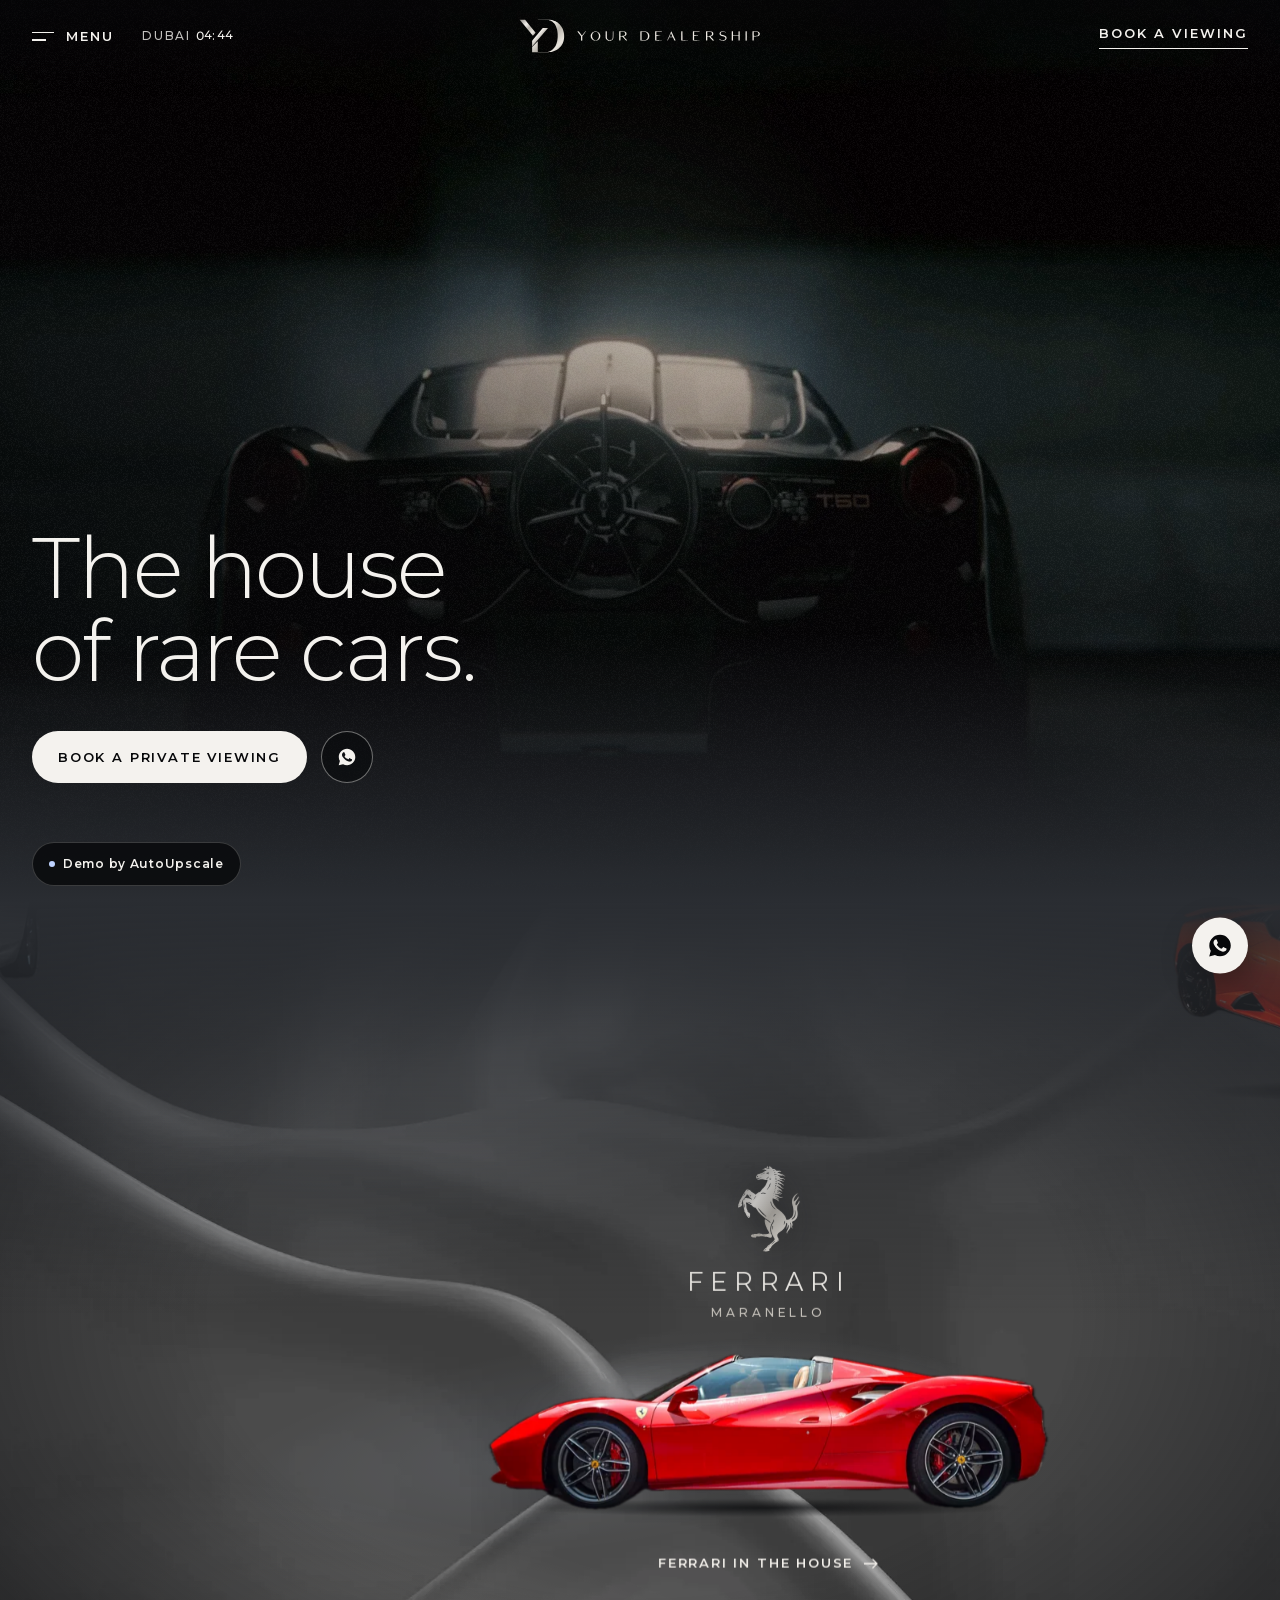
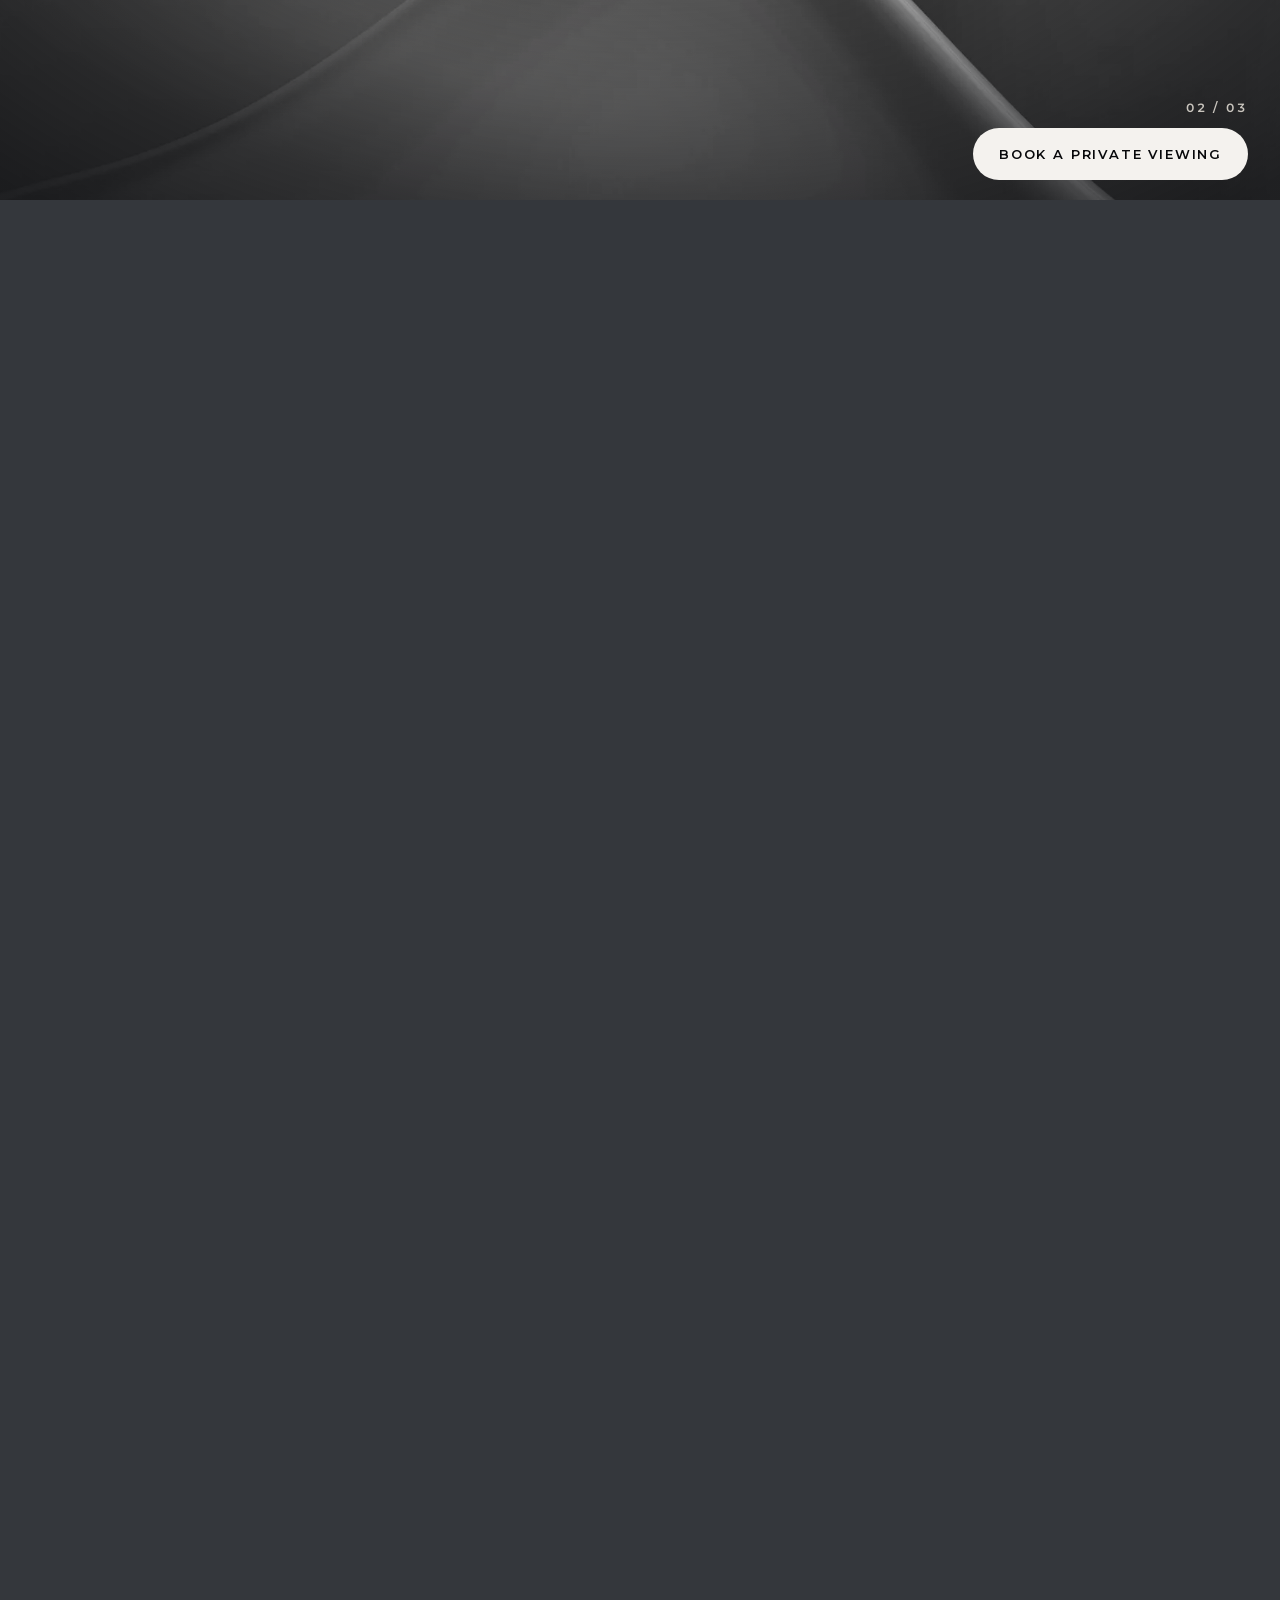
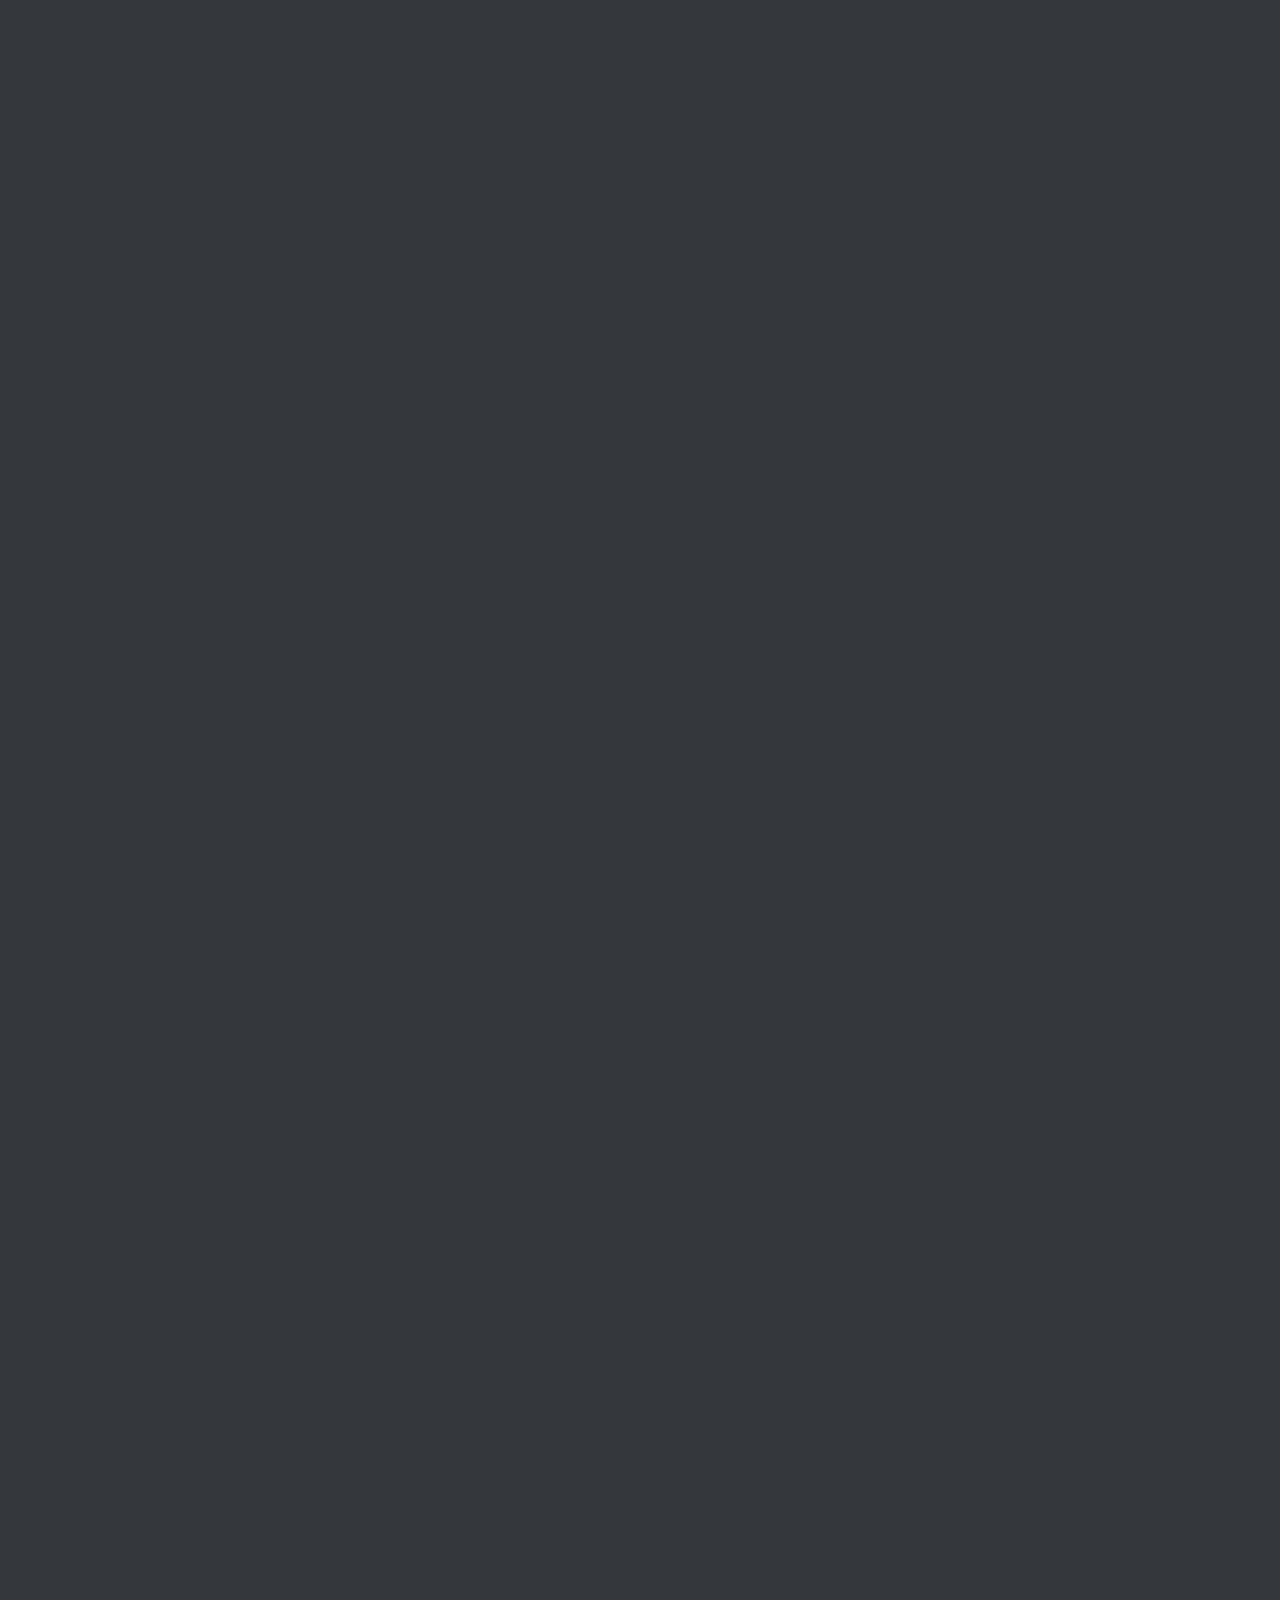
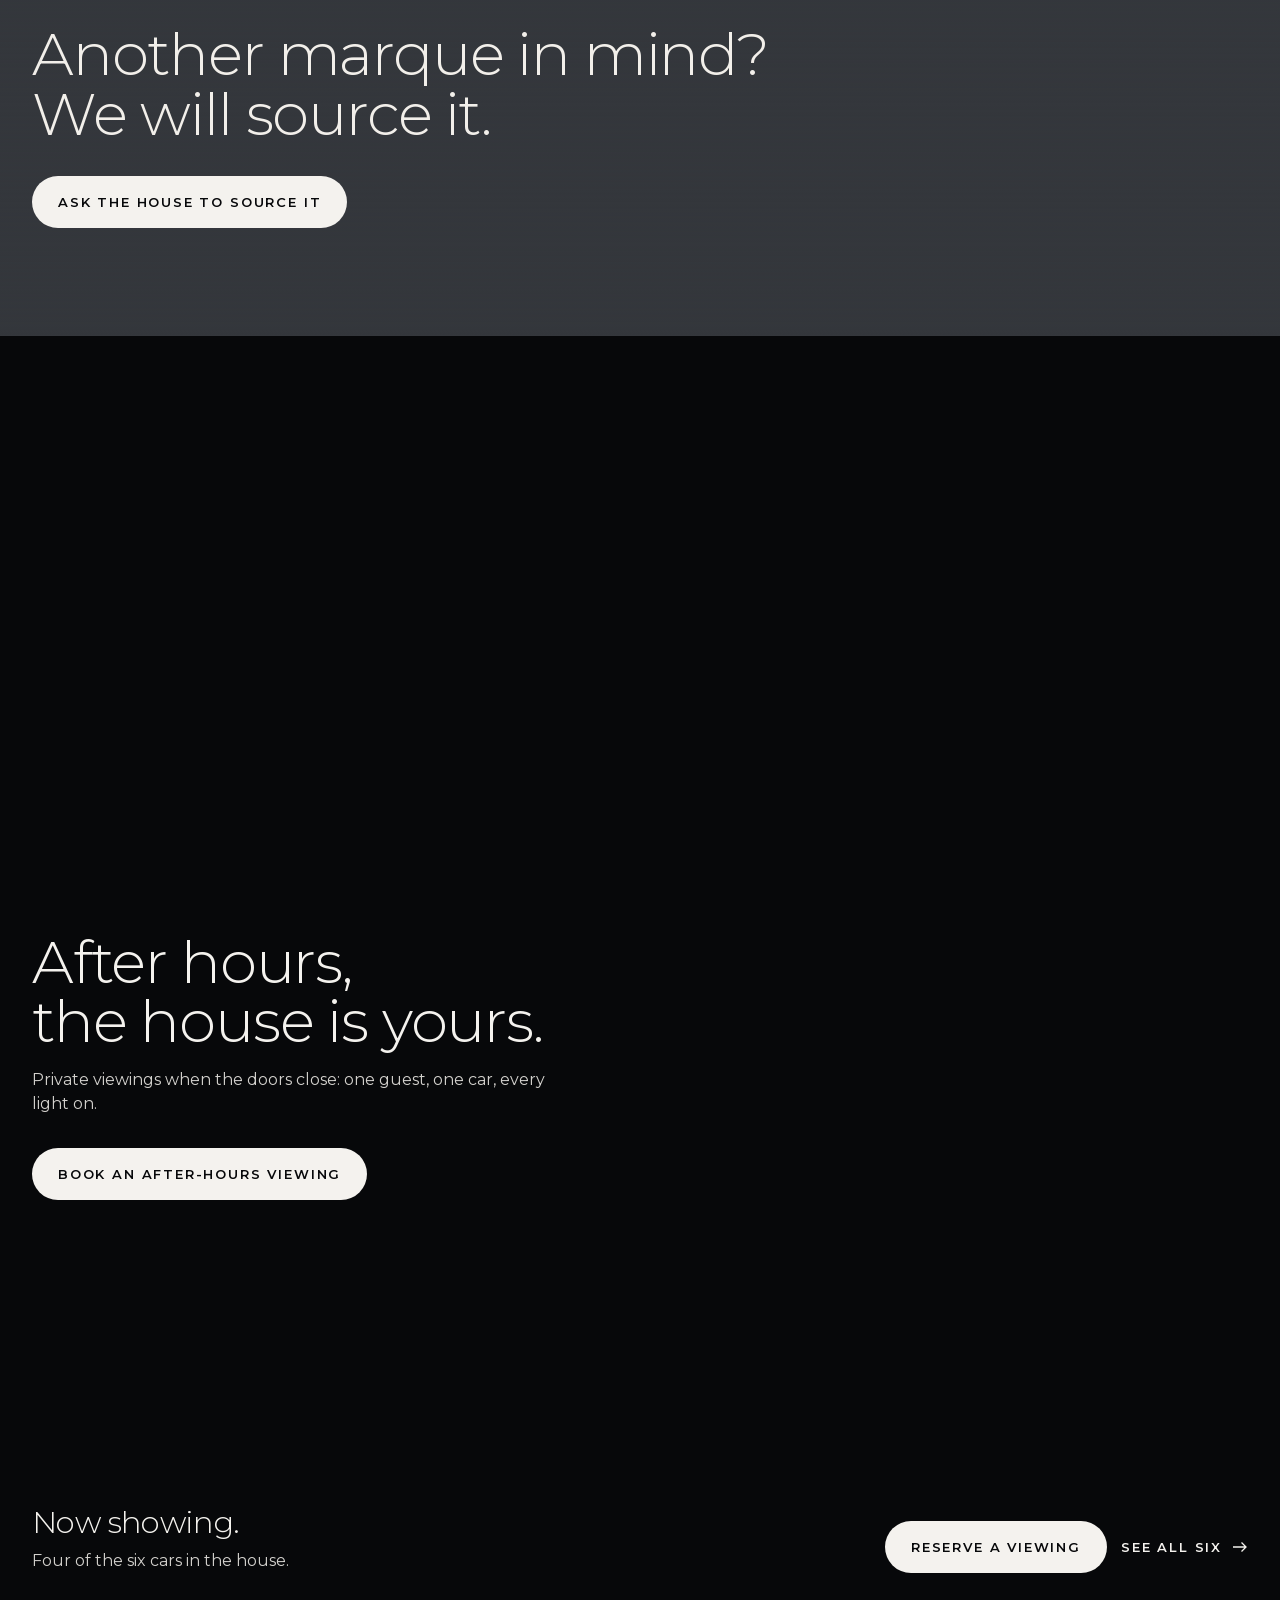
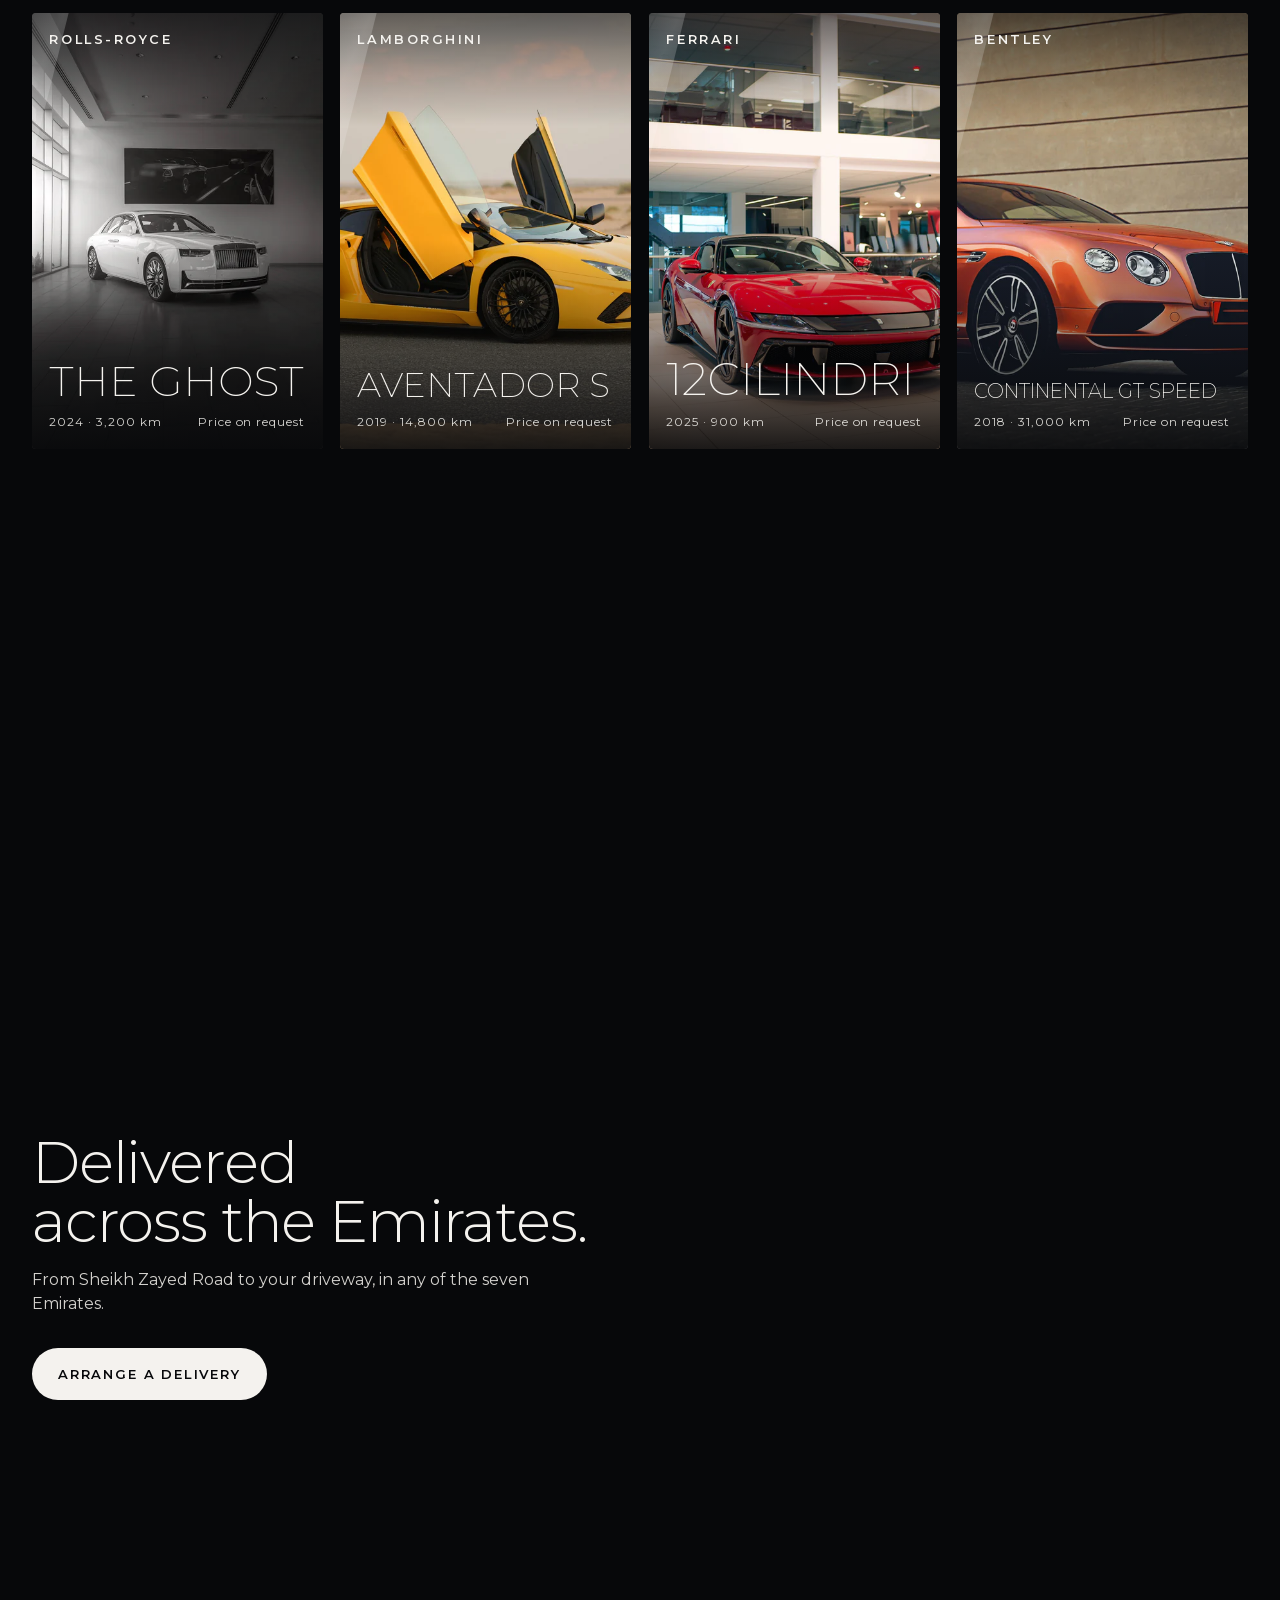
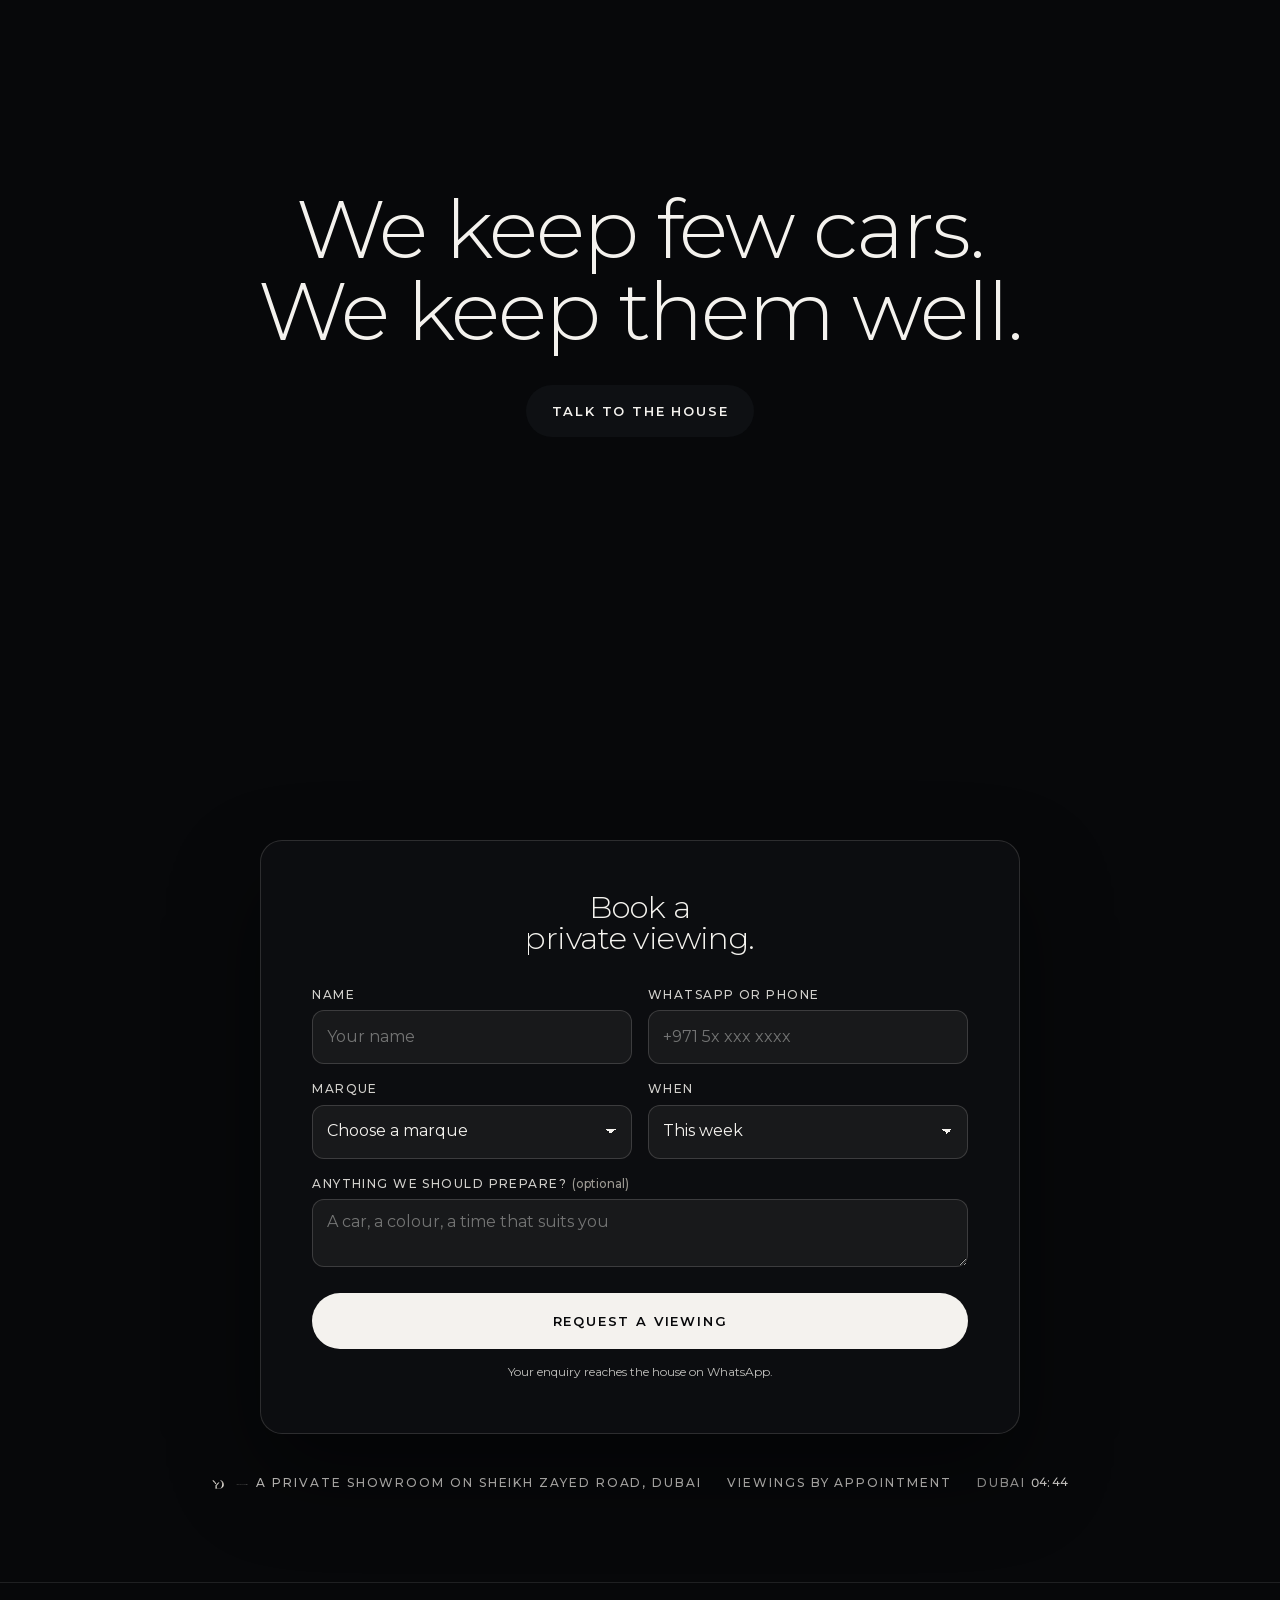
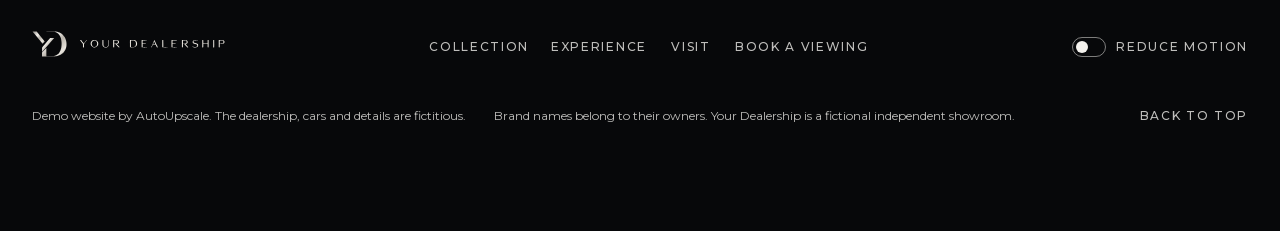
==== commit a69a6f11: "Sem a secção da retoma Co-Authored-By: Claude Opus 5.5 <noreply@anthropic.com>" ====
--- a/demo/site/index.html
+++ b/demo/site/index.html
@@ -21,7 +21,7 @@
 <script>window.__yd0=performance.now();!function(d,h){h.className=h.className.replace('no-js','js');var q=location.search,m=0;try{m=localStorage.getItem('yd-calma')==='1'}catch(e){}if(m)h.classList.add('sem-movimento');if(/[?&]embed=1/.test(q))h.classList.add('embed');if(/[?&]showreel=1/.test(q))h.classList.add('showreel');try{if(sessionStorage.getItem('yd-corte')==='1'){h.classList.add('chega');sessionStorage.removeItem('yd-corte')}}catch(e){}if('scrollRestoration' in history)history.scrollRestoration='manual';if(!m&&!location.hash)h.classList.add('abre');else h.classList.add('aberto');}(document,document.documentElement)</script>
 <link rel="stylesheet" href="assets/site.css?v=9c7779f3">
 <script type="application/json" id="cfg">{"root":"","crm":"../crm/?tour=1","au":"https://autoupscale.pt/#contact","home":true,"streak":"media/img/streak.png","burn":"media/img/glow.png"}</script>
-<script type="application/json" id="scenes">{"house":{"k":"video","veil":0.12,"grad":"hero","cedo":true,"L":[[2560,"media/video/batida-1440.mp4"],[1920,"media/video/batida-1080.mp4"],[1280,"media/video/batida-720.mp4"]],"P":[[1440,"media/video/batida-v-1080.mp4"],[1080,"media/video/batida-v-1080.mp4"],[720,"media/video/batida-v-720.mp4"]],"posterL":[[2560,"media/img/batida-poster-1440.webp"],[1920,"media/img/batida-poster-1080.webp"],[1280,"media/img/batida-poster-720.webp"]],"posterP":[[1440,"media/img/batida-poster-v-1080.webp"],[1080,"media/img/batida-poster-v-1080.webp"],[720,"media/img/batida-poster-v-720.webp"]]},"black":{"k":"black","veil":0},"lantern":{"k":"lantern","L":[[2700,"media/img/lantern-2700.webp"],[2560,"media/img/lantern-2560.webp"],[1920,"media/img/lantern-1920.webp"],[1280,"media/img/lantern-1280.webp"]],"P":[[1012,"media/img/lantern-p-1012.webp"],[720,"media/img/lantern-p-720.webp"]],"veil":0.12,"tone":"dark","pos":"50% 50%","posP":"50% 50%","grad":"","lamp":"media/img/lamp.png"},"backdrop":{"k":"img","L":[[3840,"media/img/backdrop-3840.webp"],[2560,"media/img/backdrop-2560.webp"],[1920,"media/img/backdrop-1920.webp"],[1280,"media/img/backdrop-1280.webp"]],"P":[[1440,"media/img/backdrop-p-1440.webp"],[1080,"media/img/backdrop-p-1080.webp"],[720,"media/img/backdrop-p-720.webp"]],"veil":0.62,"tone":"dark","pos":"50% 40%","posP":"50% 50%","grad":""},"drive":{"k":"video","veil":0.4,"grad":"baixo","L":[[3840,"media/video/drive-2160.mp4"],[2560,"media/video/drive-1440.mp4"],[1920,"media/video/drive-1080.mp4"],[1280,"media/video/drive-720.mp4"]],"P":[[1440,"media/video/city-v-1080.mp4"],[1080,"media/video/city-v-1080.mp4"],[720,"media/video/city-v-720.mp4"]],"posterL":[[3840,"media/img/drive-poster-2160.webp"],[2560,"media/img/drive-poster-1440.webp"],[1920,"media/img/drive-poster-1080.webp"],[1280,"media/img/drive-poster-720.webp"]],"posterP":[[1440,"media/img/city-poster-v-1080.webp"],[1080,"media/img/city-poster-v-1080.webp"],[720,"media/img/city-poster-v-720.webp"]]},"deserto":{"k":"video","veil":0.3,"grad":"baixo","L":[[3840,"media/video/deserto-2160.mp4"],[2560,"media/video/deserto-1440.mp4"],[1920,"media/video/deserto-1080.mp4"],[1280,"media/video/deserto-720.mp4"]],"P":[[1440,"media/video/deserto-v-1080.mp4"],[1080,"media/video/deserto-v-1080.mp4"],[720,"media/video/deserto-v-720.mp4"]],"posterL":[[3840,"media/img/deserto-poster-2160.webp"],[2560,"media/img/deserto-poster-1440.webp"],[1920,"media/img/deserto-poster-1080.webp"],[1280,"media/img/deserto-poster-720.webp"]],"posterP":[[1440,"media/img/deserto-poster-v-1080.webp"],[1080,"media/img/deserto-poster-v-1080.webp"],[720,"media/img/deserto-poster-v-720.webp"]]},"light":{"k":"light","veil":0,"tone":"light","glow":"media/img/glow.png"},"credits":{"k":"img","L":[[3840,"media/img/h1-3840.webp"],[2560,"media/img/h1-2560.webp"],[1920,"media/img/h1-1920.webp"],[1280,"media/img/h1-1280.webp"]],"P":[[1382,"media/img/h1-p-1382.webp"],[1080,"media/img/h1-p-1080.webp"],[720,"media/img/h1-p-720.webp"]],"veil":0.5,"tone":"dark","pos":"50% 50%","posP":"50% 50%","grad":""}}</script>
+<script type="application/json" id="scenes">{"house":{"k":"video","veil":0.12,"grad":"hero","cedo":true,"L":[[2560,"media/video/batida-1440.mp4"],[1920,"media/video/batida-1080.mp4"],[1280,"media/video/batida-720.mp4"]],"P":[[1440,"media/video/batida-v-1080.mp4"],[1080,"media/video/batida-v-1080.mp4"],[720,"media/video/batida-v-720.mp4"]],"posterL":[[2560,"media/img/batida-poster-1440.webp"],[1920,"media/img/batida-poster-1080.webp"],[1280,"media/img/batida-poster-720.webp"]],"posterP":[[1440,"media/img/batida-poster-v-1080.webp"],[1080,"media/img/batida-poster-v-1080.webp"],[720,"media/img/batida-poster-v-720.webp"]]},"black":{"k":"black","veil":0},"lantern":{"k":"lantern","L":[[2700,"media/img/lantern-2700.webp"],[2560,"media/img/lantern-2560.webp"],[1920,"media/img/lantern-1920.webp"],[1280,"media/img/lantern-1280.webp"]],"P":[[1012,"media/img/lantern-p-1012.webp"],[720,"media/img/lantern-p-720.webp"]],"veil":0.12,"tone":"dark","pos":"50% 50%","posP":"50% 50%","grad":"","lamp":"media/img/lamp.png"},"backdrop":{"k":"img","L":[[3840,"media/img/backdrop-3840.webp"],[2560,"media/img/backdrop-2560.webp"],[1920,"media/img/backdrop-1920.webp"],[1280,"media/img/backdrop-1280.webp"]],"P":[[1440,"media/img/backdrop-p-1440.webp"],[1080,"media/img/backdrop-p-1080.webp"],[720,"media/img/backdrop-p-720.webp"]],"veil":0.62,"tone":"dark","pos":"50% 40%","posP":"50% 50%","grad":""},"drive":{"k":"video","veil":0.4,"grad":"baixo","L":[[3840,"media/video/drive-2160.mp4"],[2560,"media/video/drive-1440.mp4"],[1920,"media/video/drive-1080.mp4"],[1280,"media/video/drive-720.mp4"]],"P":[[1440,"media/video/city-v-1080.mp4"],[1080,"media/video/city-v-1080.mp4"],[720,"media/video/city-v-720.mp4"]],"posterL":[[3840,"media/img/drive-poster-2160.webp"],[2560,"media/img/drive-poster-1440.webp"],[1920,"media/img/drive-poster-1080.webp"],[1280,"media/img/drive-poster-720.webp"]],"posterP":[[1440,"media/img/city-poster-v-1080.webp"],[1080,"media/img/city-poster-v-1080.webp"],[720,"media/img/city-poster-v-720.webp"]]},"light":{"k":"light","veil":0,"tone":"light","glow":"media/img/glow.png"},"credits":{"k":"img","L":[[3840,"media/img/h1-3840.webp"],[2560,"media/img/h1-2560.webp"],[1920,"media/img/h1-1920.webp"],[1280,"media/img/h1-1280.webp"]],"P":[[1382,"media/img/h1-p-1382.webp"],[1080,"media/img/h1-p-1080.webp"],[720,"media/img/h1-p-720.webp"]],"veil":0.5,"tone":"dark","pos":"50% 50%","posP":"50% 50%","grad":""}}</script>
 <script type="application/ld+json">{"@context":"https://schema.org","@type":"WebSite","name":"Your Dealership","alternateName":"yourdealership.ae"}</script>
 <script src="assets/site.js?v=9c7779f3" defer></script>
 </head>
@@ -338,23 +338,6 @@
   </div>
 </section>
 
-<section id="trade" class="s-trade" data-scene="deserto" data-cut="frameslip" aria-labelledby="tr-t">
-  <div class="trade-top">
-    <h2 class="h2" id="tr-t"><span class="ln"><span class="li">Trade in.</span></span> <span class="ln"><span class="li">Move up.</span></span></h2>
-    <p class="linha">Tell us what you drive today. The valuation comes back on WhatsApp.</p>
-  </div>
-  <form class="cartao-form" data-form="trade" novalidate aria-labelledby="tf-t">
-    <h3 class="form-t" id="tf-t">Value my car</h3>
-    <div class="campos">
-      <label class="campo largo"><span>Your car</span><input name="car" required minlength="3" placeholder="Make and model" autocomplete="off"></label>
-      <label class="campo"><span>Year</span><input name="year" required inputmode="numeric" pattern="(19|20)[0-9]{2}" maxlength="4" placeholder="2021"></label>
-      <label class="campo"><span>Mileage, km</span><input name="km" required inputmode="numeric" pattern="[0-9][0-9 ,.]{0,8}" placeholder="24,000"></label>
-      <label class="campo largo"><span>WhatsApp number</span><input name="phone" type="tel" inputmode="tel" autocomplete="tel" required minlength="7" placeholder="+971 5x xxx xxxx"></label>
-    </div>
-    <button class="btn solid" type="submit"><span class="btn-t">Value my car</span></button>
-  </form>
-</section>
-
 <section id="promise" class="s-luz" data-scene="light" data-cut="burn" aria-labelledby="pr-t">
   <h2 class="frase" id="pr-t"><span class="ln"><span class="li">We keep few cars.</span></span> <span class="ln"><span class="li">We keep them well.</span></span></h2>
   <div class="acts"><a class="btn ink" href="#book" data-sheet data-intent="Talk to the house"><span class="btn-t">Talk to the house</span></a></div>
